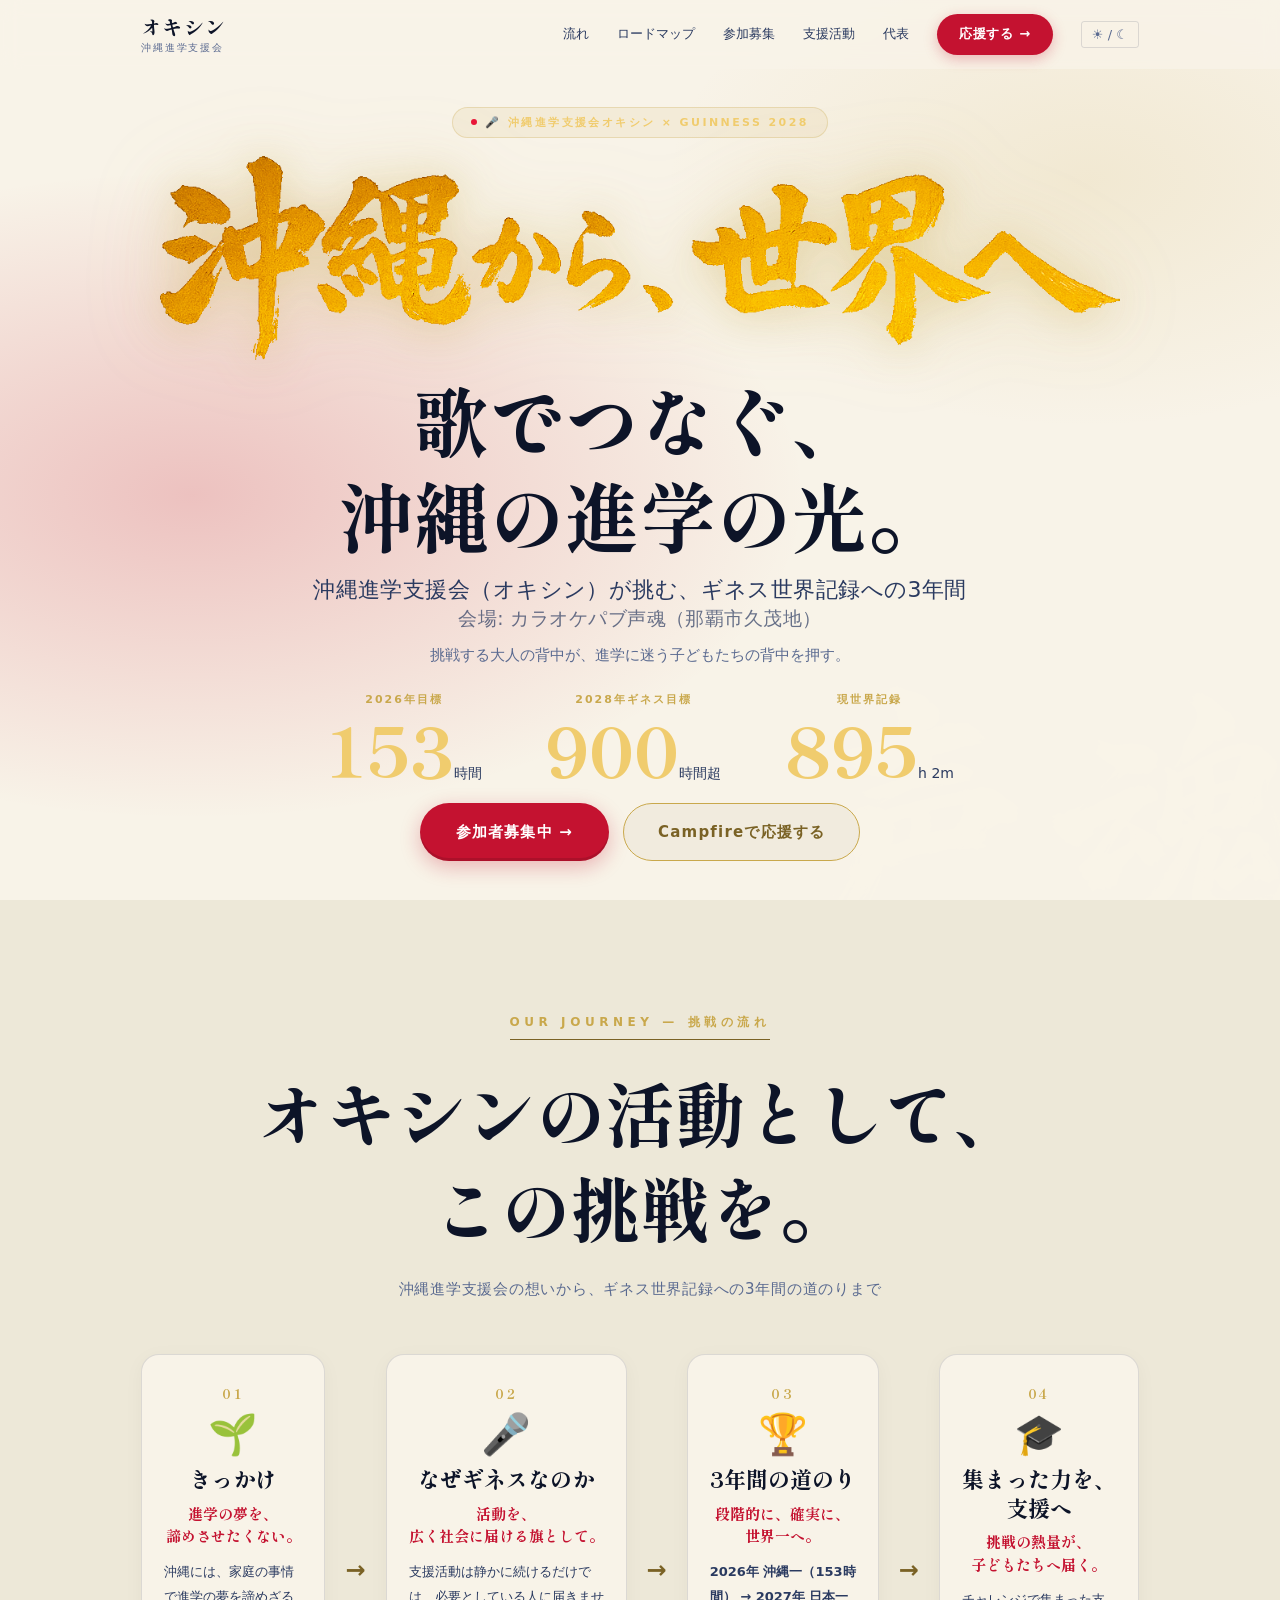
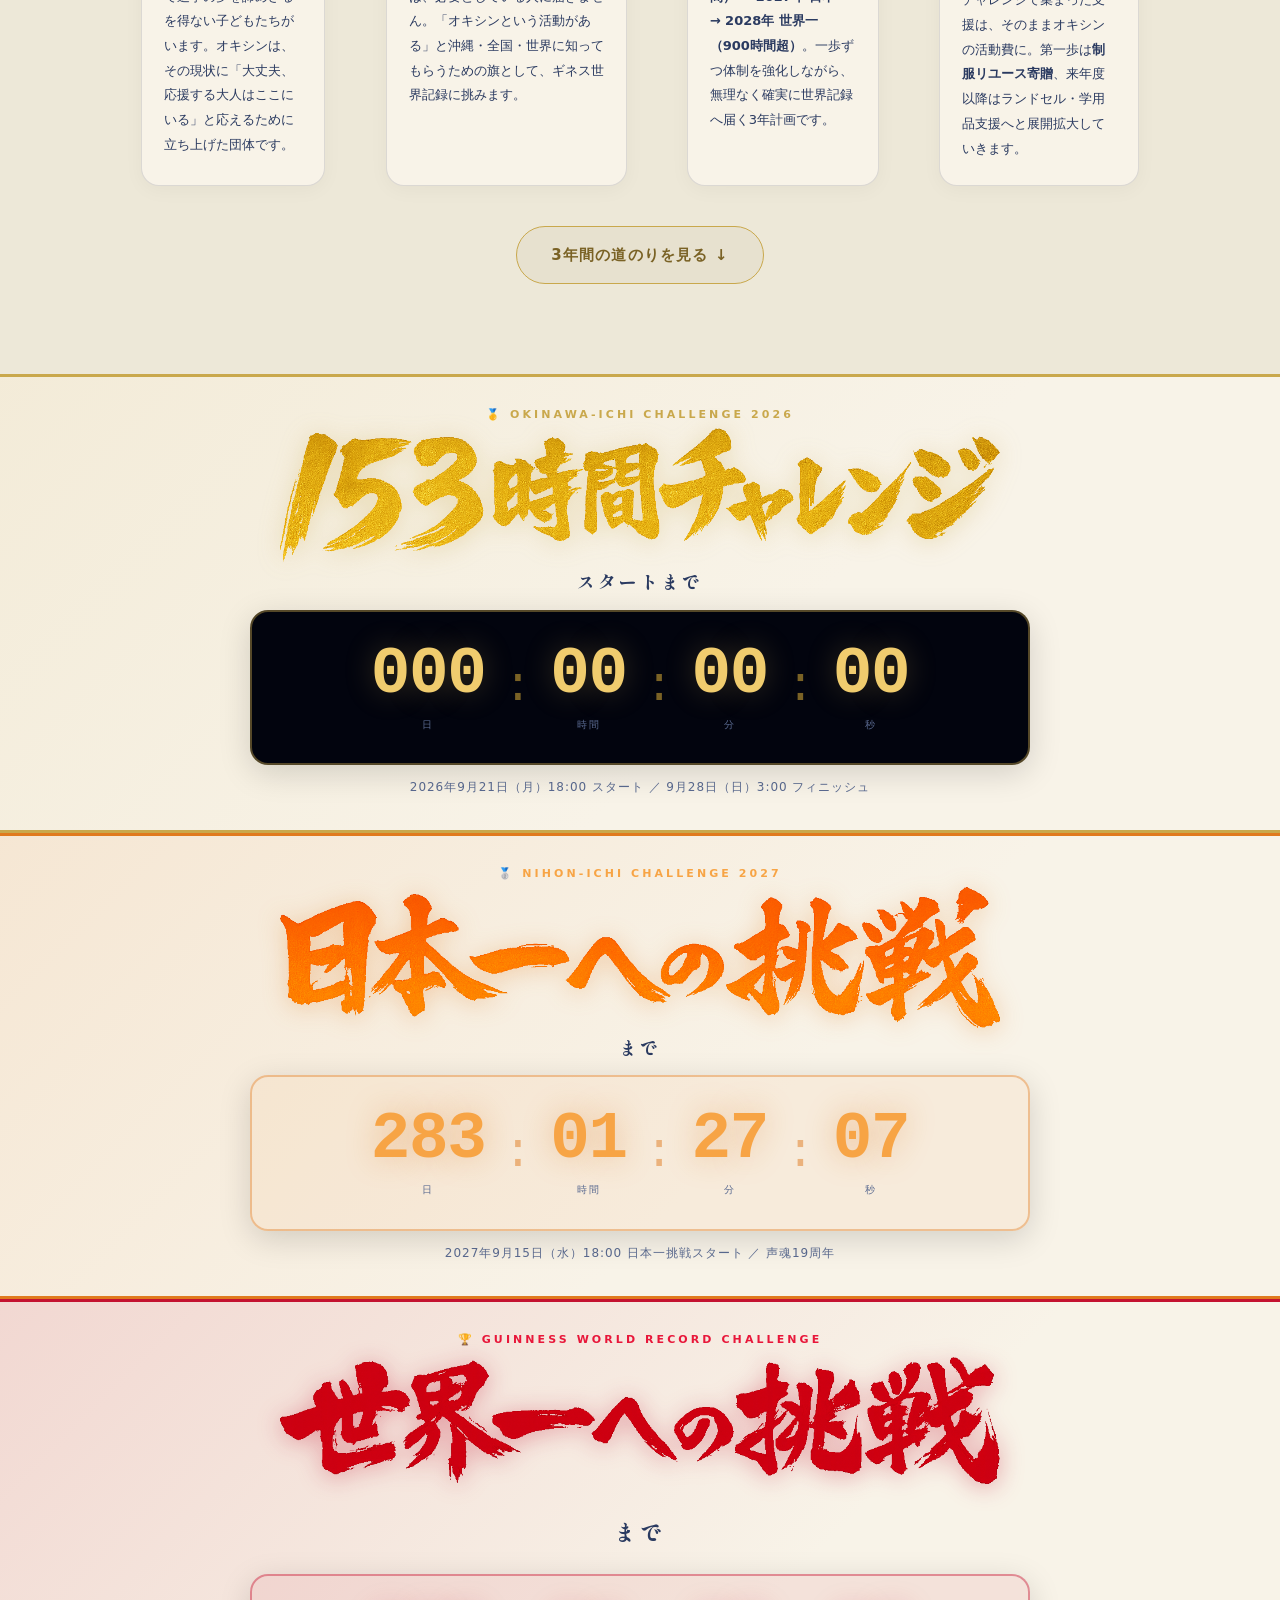
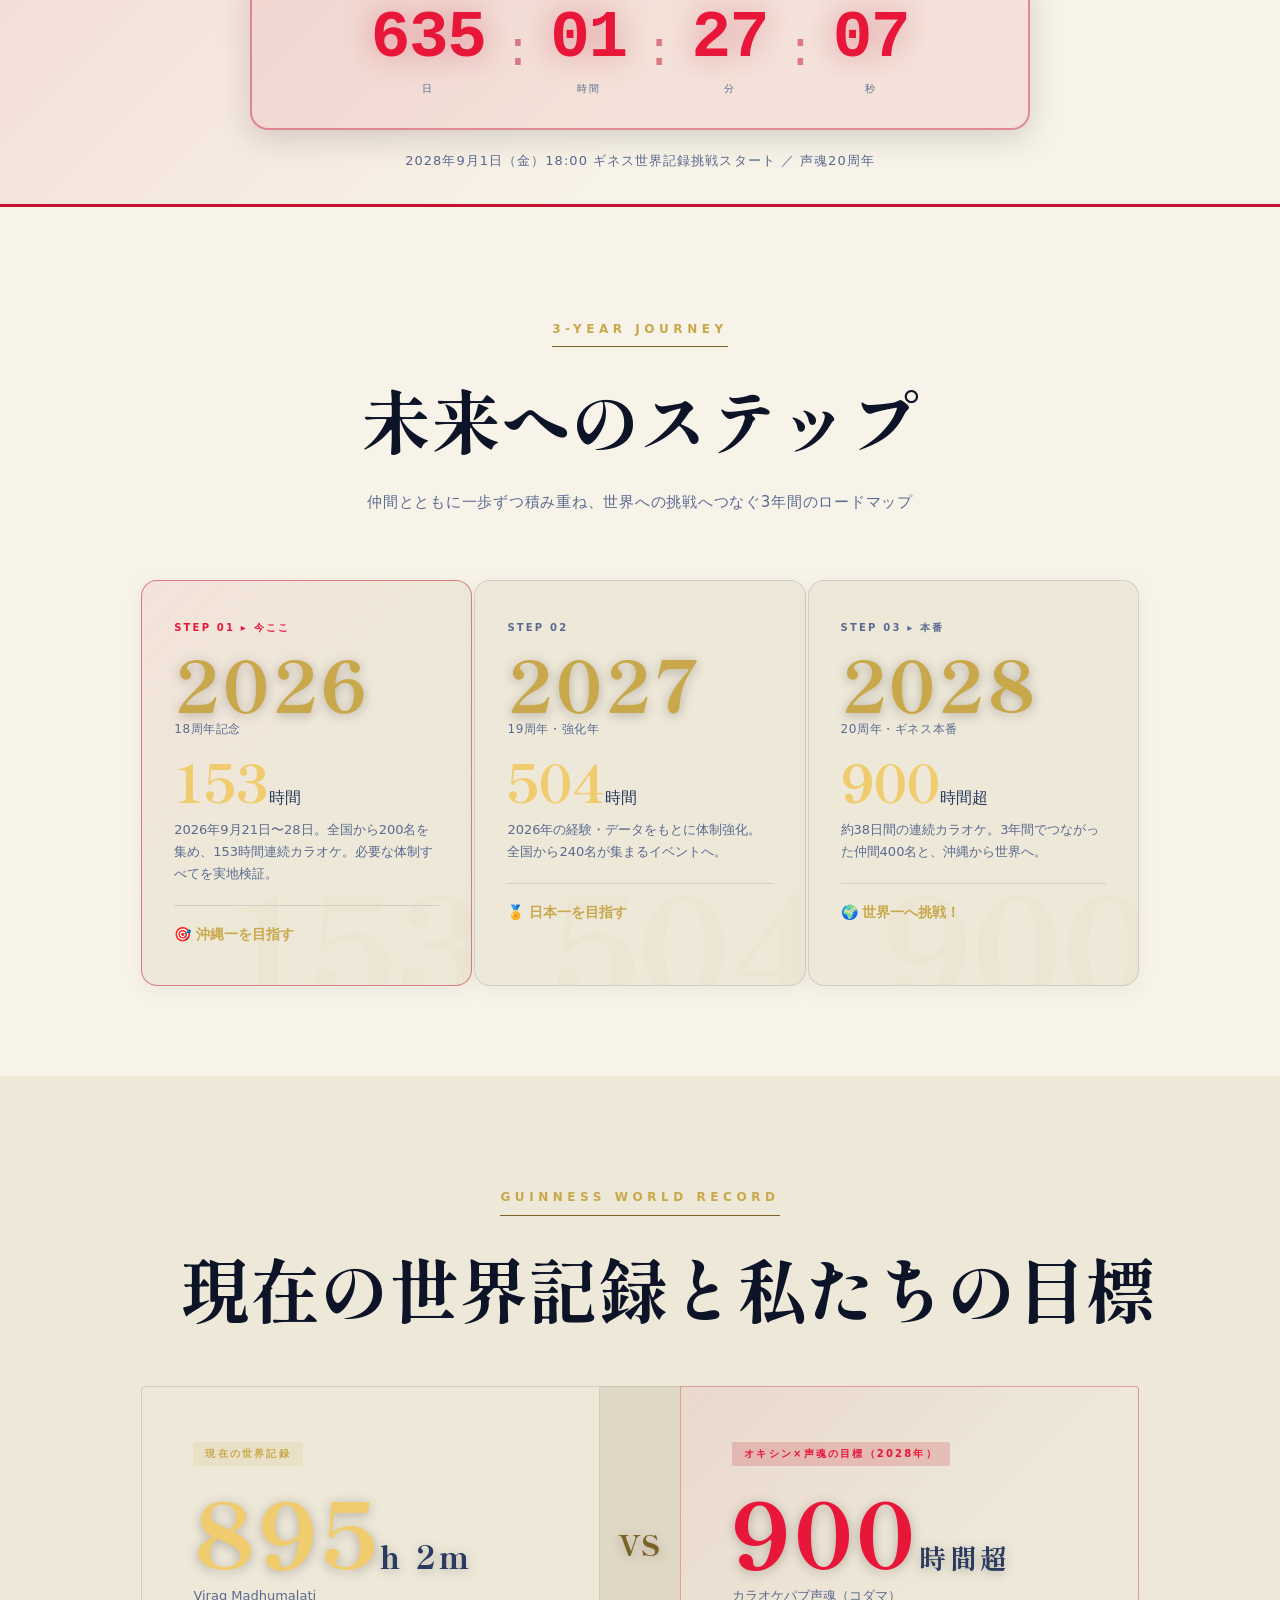
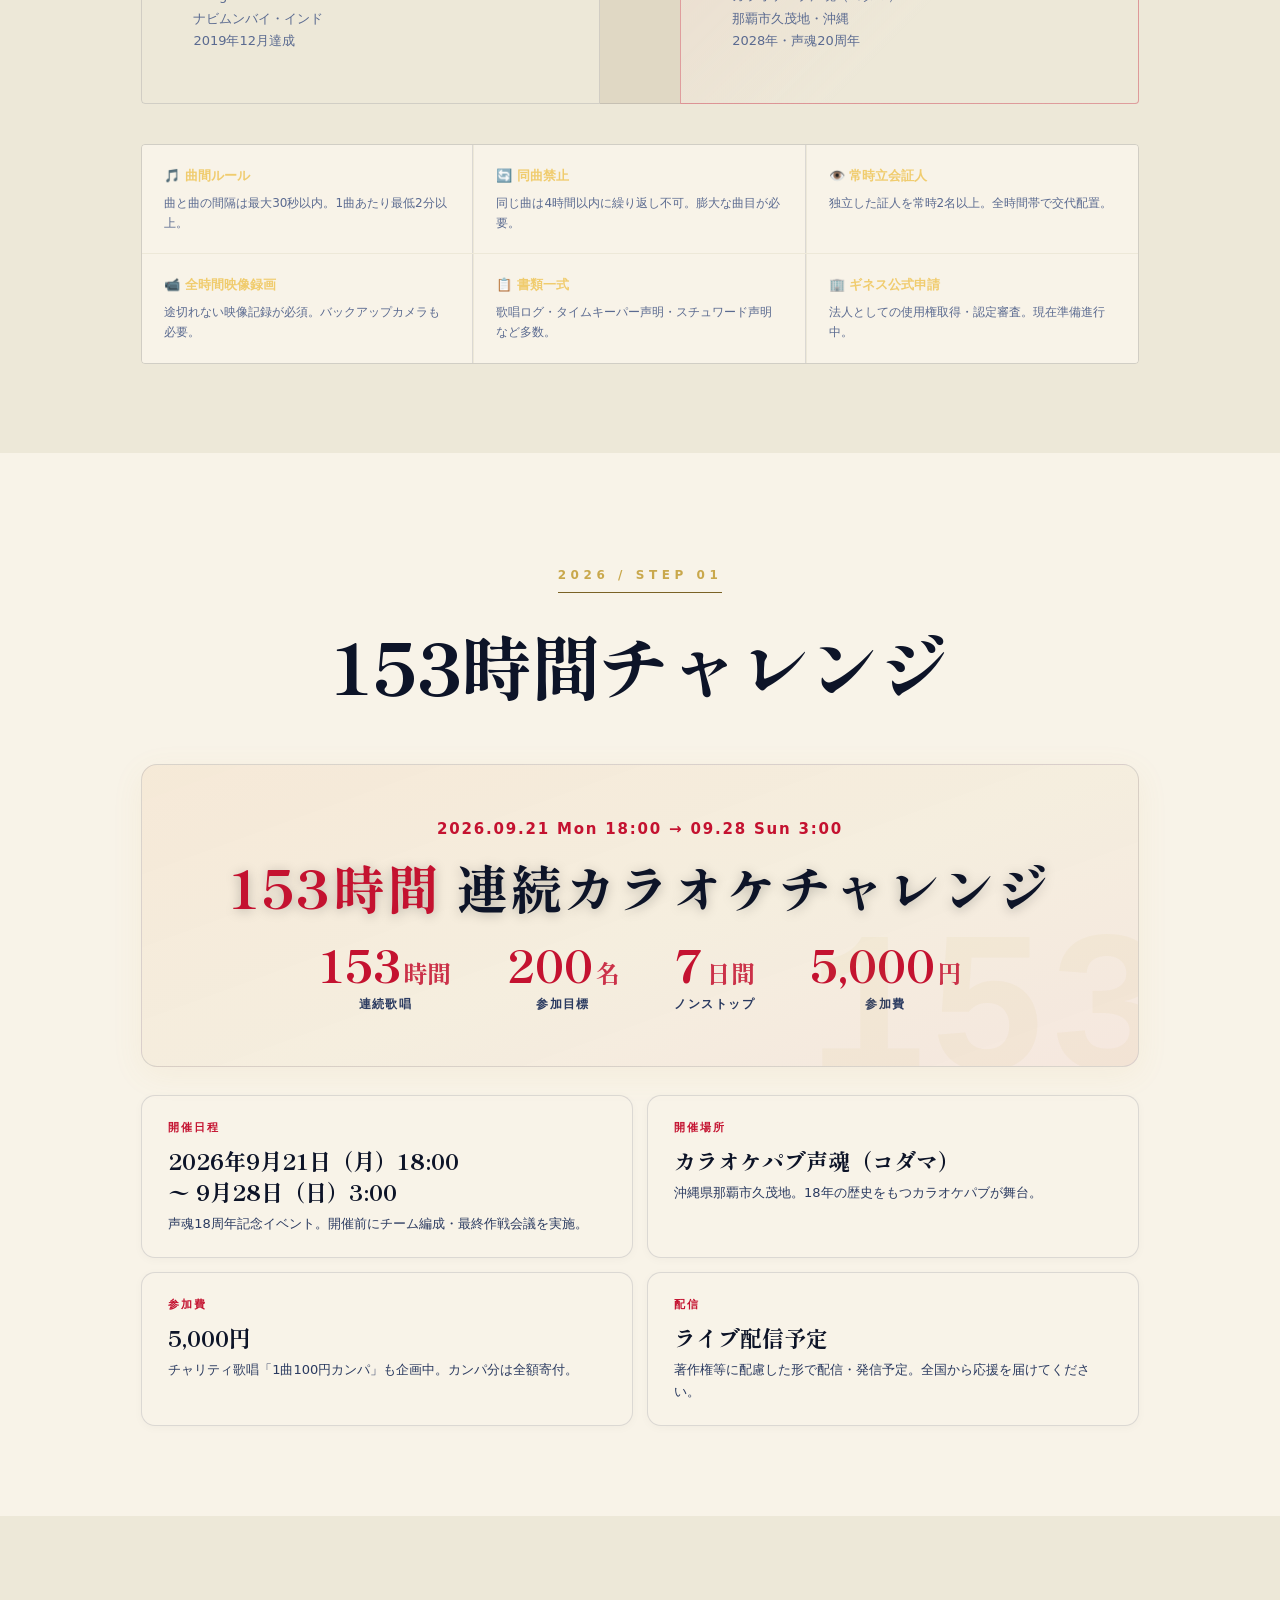
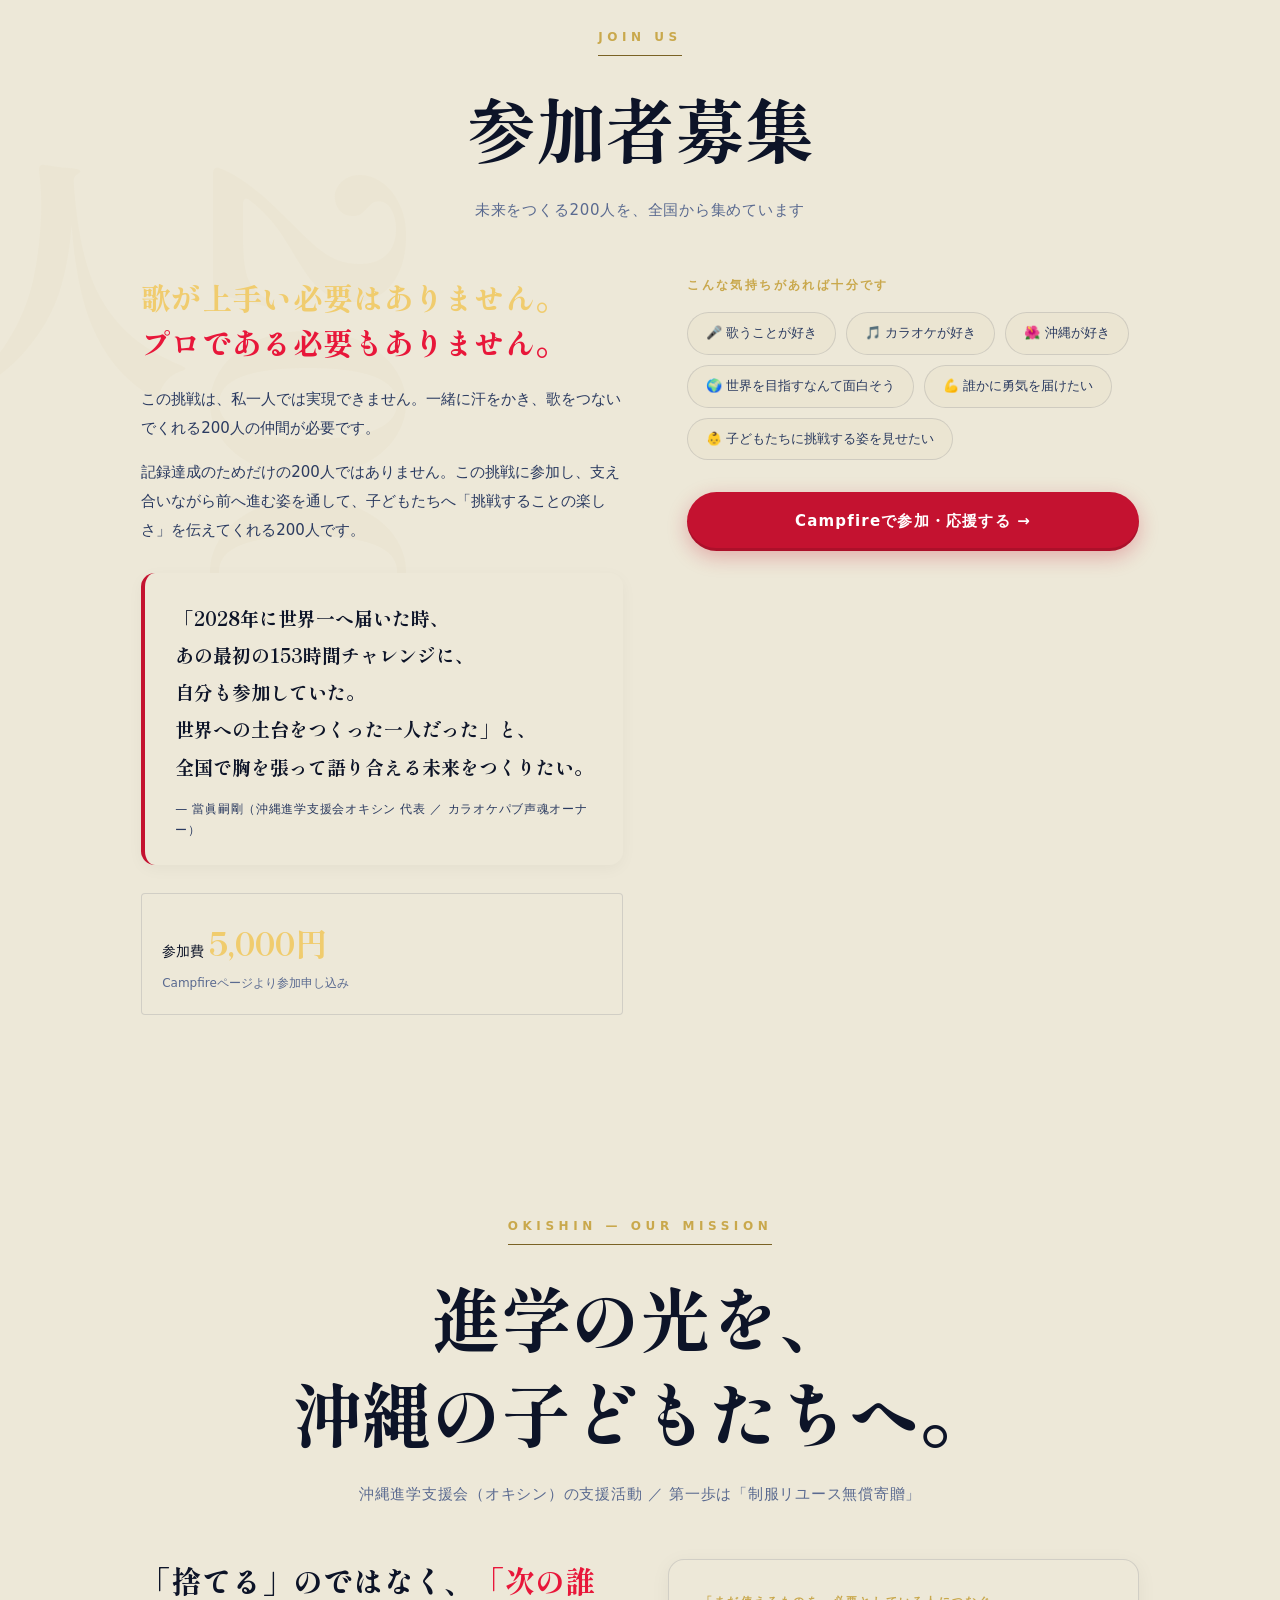
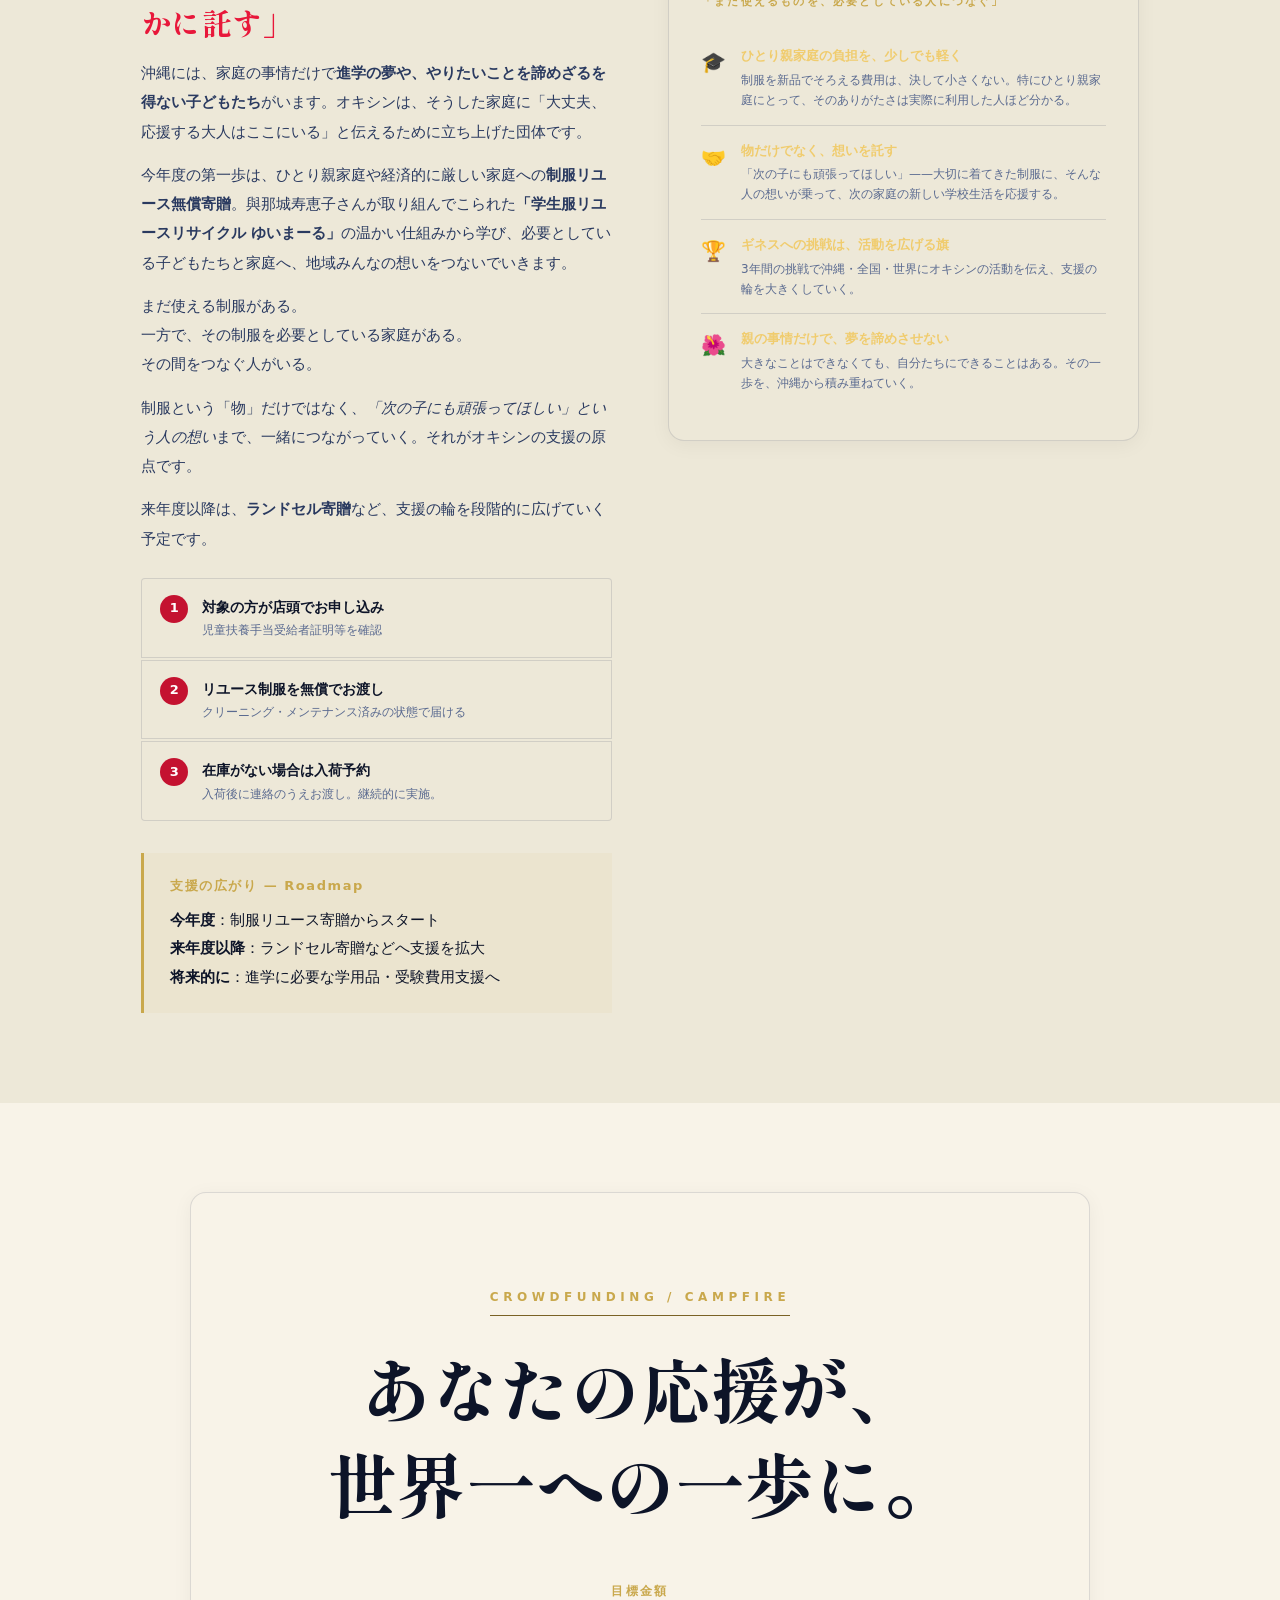
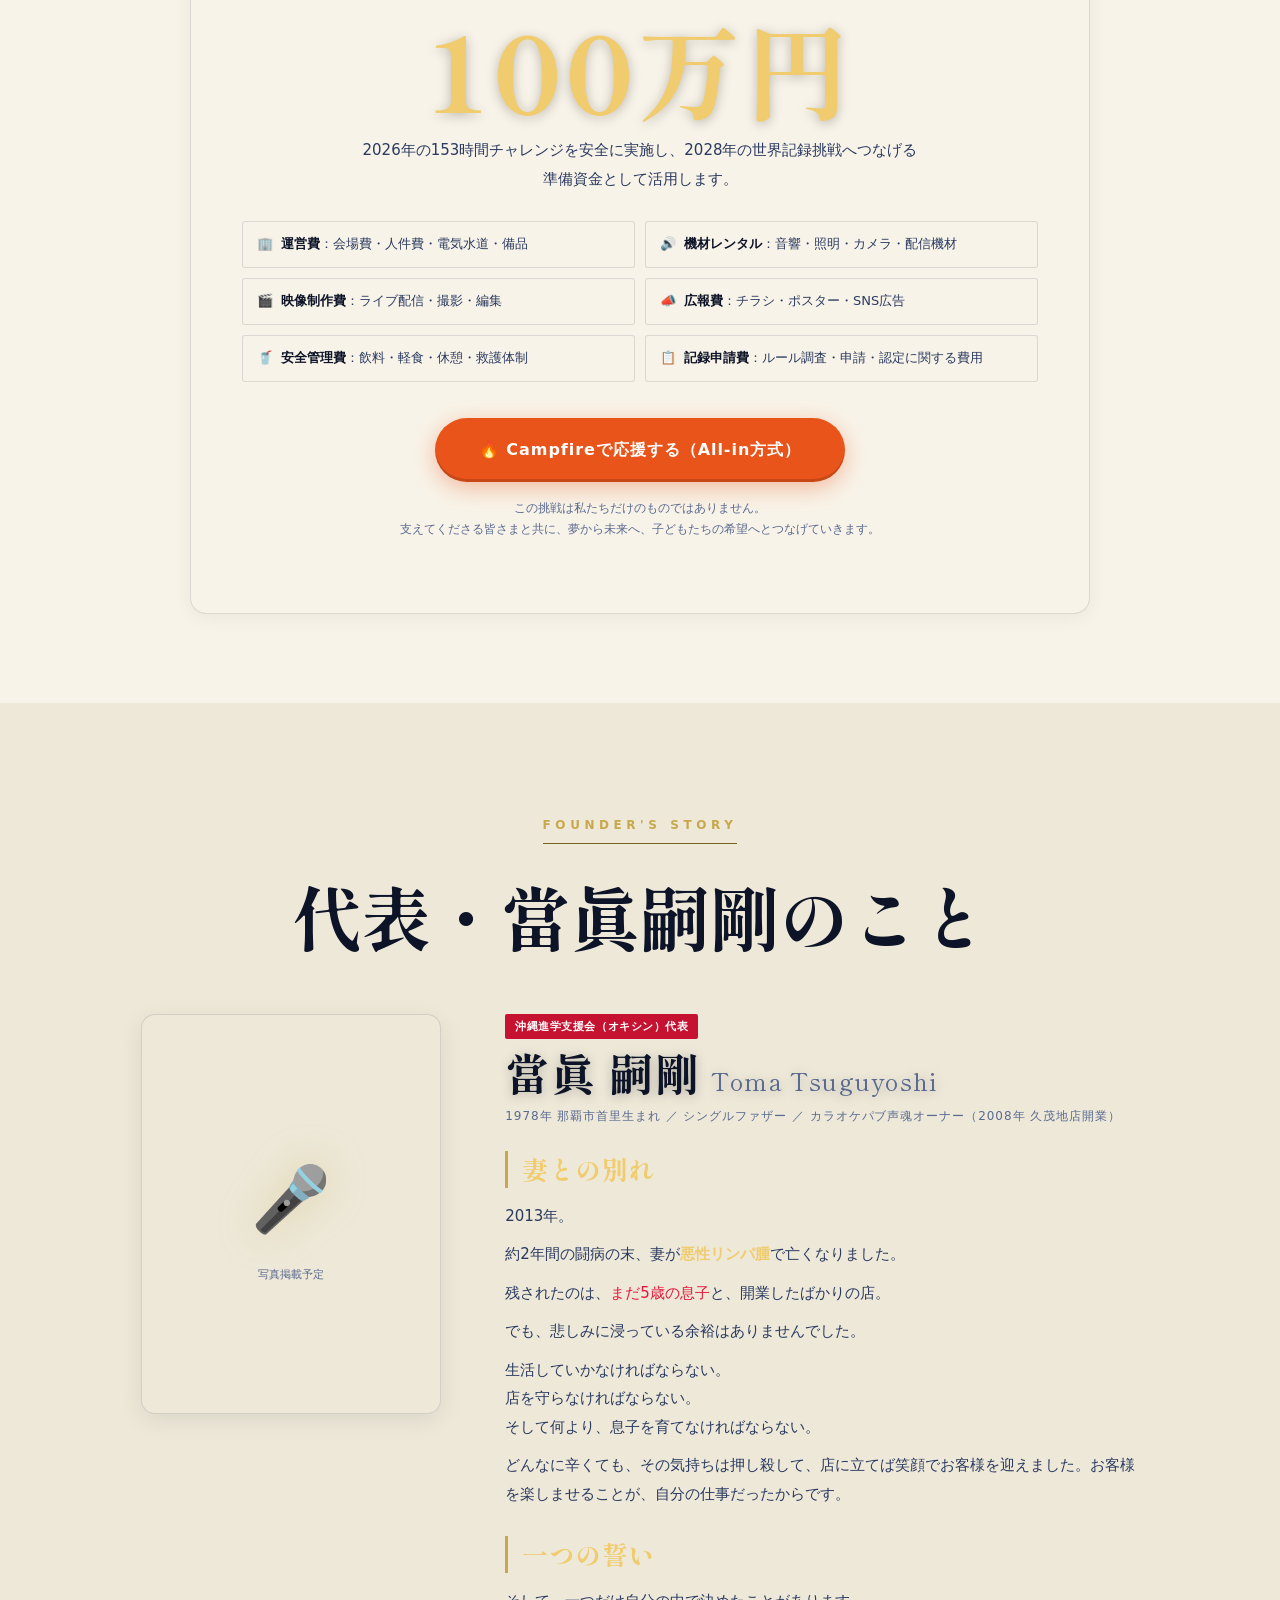
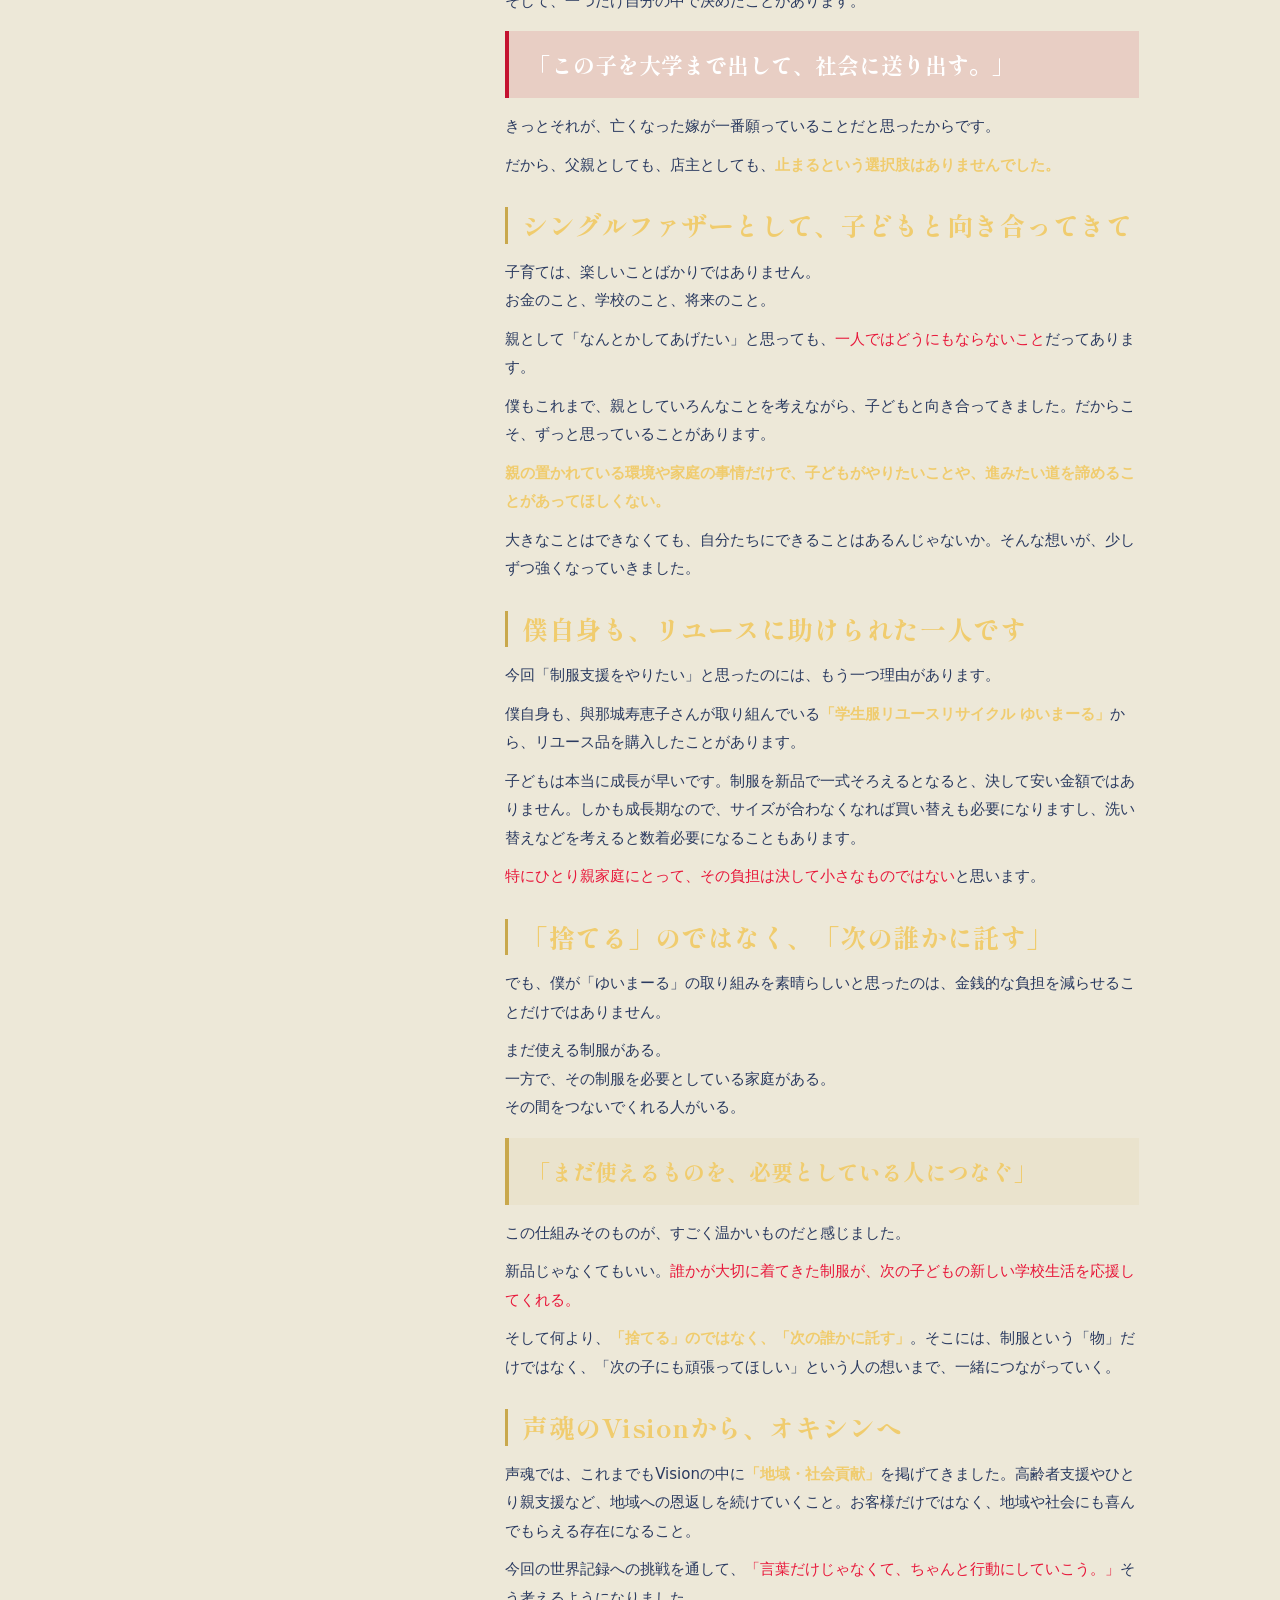
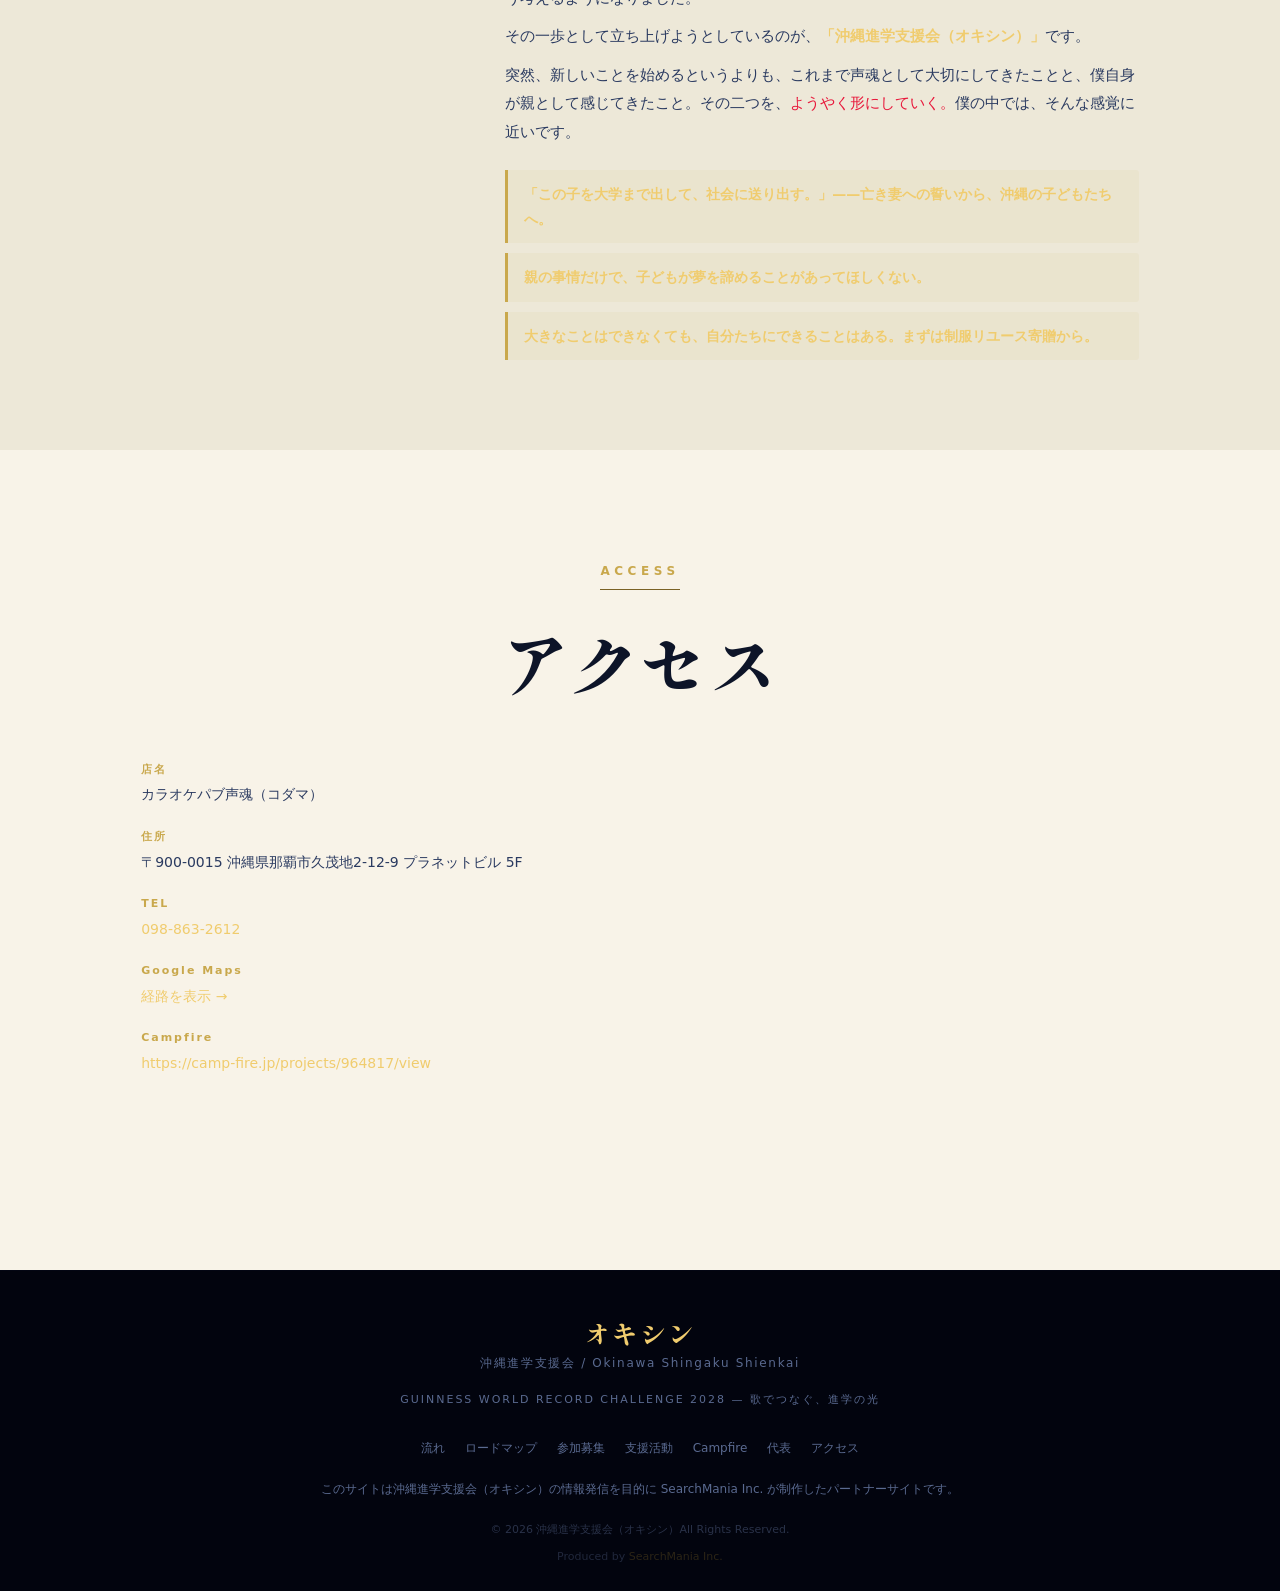
==== index.html @ 47316f2e "feat: 「オキシンの活動としての挑戦」ストーリーセクションを新設 + blockquote視認性修正 ■ 新セクション #story (ヒーローと3カウントダウンの間) - 4章構成の物語フロー:" ====
<!DOCTYPE html>
<html lang="ja">
<head>
  <meta charset="UTF-8">
  <meta name="viewport" content="width=device-width, initial-scale=1.0">
  <title>沖縄進学支援会オキシン | 歌でつなぐ、進学の光 ／ ギネスに挑む3年間</title>
  <meta name="description" content="沖縄進学支援会（オキシン）が2028年カラオケ連続歌唱世界記録に挑戦。2026年沖縄一・2027年日本一・2028年世界一の3年計画で、沖縄の進学に悩む家庭への支援活動を広げていきます。会場はカラオケパブ声魂（那覇久茂地）。">
  <meta name="keywords" content="沖縄進学支援会,オキシン,進学支援,シングルファザー,声魂,ギネス,世界記録,カラオケ,沖縄,那覇,久茂地,當眞嗣剛">
  <link rel="canonical" href="https://okishin.search-mania.net/">

  <!-- OGP -->
  <meta property="og:title" content="沖縄進学支援会オキシン | 歌でつなぐ、進学の光">
  <meta property="og:description" content="沖縄進学支援会（オキシン）が2028年カラオケ世界記録に挑戦。2026年沖縄一→2027年日本一→2028年世界一の3年計画で、沖縄の進学支援を広く社会へ発信します。">
  <meta property="og:url" content="https://okishin.search-mania.net/">
  <meta property="og:type" content="website">
  <meta property="og:image" content="https://okishin.search-mania.net/ogp.png">
  <meta property="og:locale" content="ja_JP">
  <meta property="og:site_name" content="沖縄進学支援会オキシン">
  <meta name="twitter:card" content="summary_large_image">
  <meta name="twitter:title" content="沖縄進学支援会オキシン | 歌でつなぐ、進学の光">
  <meta name="twitter:description" content="2028年、900時間超のカラオケ世界記録に挑戦。沖縄の進学支援を広めるための3年間。2026年9月21日スタート。">
  <meta name="twitter:image" content="https://okishin.search-mania.net/ogp.png">

  <!-- Favicon -->
  <link rel="icon" href="favicon.svg" type="image/svg+xml">

  <!-- Google Fonts: 筆文字 Yuji Mai + 力強い明朝 Shippori Mincho B1 -->
  <link rel="preconnect" href="https://fonts.googleapis.com">
  <link rel="preconnect" href="https://fonts.gstatic.com" crossorigin>
  <link href="https://fonts.googleapis.com/css2?family=Shippori+Mincho+B1:wght@700;800;900&family=Yuji+Mai&display=swap" rel="stylesheet">

  <!-- JSON-LD -->
  <script type="application/ld+json">
  {
    "@context": "https://schema.org",
    "@type": "Event",
    "name": "オキシン主催 153時間カラオケチャレンジ2026（沖縄一）",
    "description": "沖縄進学支援会（オキシン）主催、カラオケパブ声魂を舞台にした153時間連続カラオケチャレンジ。2028年ギネス世界記録挑戦への3年計画の第一歩。",
    "startDate": "2026-09-21T18:00:00+09:00",
    "endDate": "2026-09-28T03:00:00+09:00",
    "eventStatus": "https://schema.org/EventScheduled",
    "eventAttendanceMode": "https://schema.org/OfflineEventAttendanceMode",
    "location": {
      "@type": "Place",
      "name": "カラオケパブ声魂（コダマ）",
      "address": {
        "@type": "PostalAddress",
        "streetAddress": "久茂地2-12-9 プラネットビル 5F",
        "postalCode": "900-0015",
        "telephone": "+81-98-863-2612",
        "addressLocality": "那覇市",
        "addressRegion": "沖縄県",
        "addressCountry": "JP"
      }
    },
    "organizer": {
      "@type": "Organization",
      "name": "沖縄進学支援会（オキシン）",
      "url": "https://okishin.search-mania.net/"
    },
    "offers": {
      "@type": "Offer",
      "price": "5000",
      "priceCurrency": "JPY",
      "url": "https://camp-fire.jp/projects/964817/view",
      "availability": "https://schema.org/InStock"
    }
  }
  </script>

  <style>
    :root {
      --bg:      #050b1e;
      --bg2:     #0a1228;
      --bg3:     #0f1940;
      --gold:    #c9a84c;
      --gold-lt: #f0cc6e;
      --gold-dk: #7a6225;
      --red:     #c41230;
      --red-lt:  #e8173a;
      --amber:   #e07a1e;
      --amber-lt:#f7a445;
      --amber-dk:#7a4210;
      --ink:     #f0ece4;
      --ink-s:   #b0bed4;
      --ink-m:   #6478a0;
      --line:    rgba(201,168,76,.15);
      --font-serif: "Shippori Mincho B1","YuMincho","Yu Mincho","游明朝","Hiragino Mincho Pro","ヒラギノ明朝 Pro W3",Georgia,serif;
      --font-sans:  "Hiragino Kaku Gothic Pro","ヒラギノ角ゴ Pro W3","Meiryo","メイリオ",system-ui,sans-serif;
      --font-brush: "Yuji Mai","Shippori Mincho B1","YuMincho","游明朝",serif;
    }
    @media (prefers-color-scheme: light) {
      :root {
        --bg:#f8f3e8; --bg2:#ede8d8; --bg3:#e0d8c4;
        --ink:#0d1428; --ink-s:#2a3a60; --ink-m:#5a6a90;
        --line:rgba(10,20,60,.12);
      }
    }
    :root[data-theme="dark"]  {
      --bg:#050b1e; --bg2:#0a1228; --bg3:#0f1940;
      --ink:#f0ece4; --ink-s:#b0bed4; --ink-m:#6478a0;
      --line:rgba(201,168,76,.15);
    }
    :root[data-theme="light"] {
      --bg:#f8f3e8; --bg2:#ede8d8; --bg3:#e0d8c4;
      --ink:#0d1428; --ink-s:#2a3a60; --ink-m:#5a6a90;
      --line:rgba(10,20,60,.12);
    }

    *, *::before, *::after { box-sizing: border-box; margin: 0; padding: 0; }
    html { font-size: 16px; scroll-behavior: smooth; }
    body { font-family: var(--font-sans); background: var(--bg); color: var(--ink); line-height: 1.75; overflow-x: hidden; transition: background .3s, color .3s; }
    a { color: inherit; text-decoration: none; }
    img { max-width: 100%; display: block; }
    h1,h2,h3 { font-family: var(--font-serif); text-wrap: balance; }

    .wrap  { max-width: 1100px; margin: 0 auto; padding: 0 clamp(18px,4vw,56px); }
    .section { padding: clamp(72px,9vw,128px) 0; position: relative; }
    .eyebrow { font-size: 11px; letter-spacing: .3em; text-transform: uppercase; color: var(--gold); font-weight: 700; font-family: var(--font-sans); }
    .sec-head { margin-bottom: 56px; }
    .sec-head h2 { font-size: clamp(28px,4vw,52px); font-weight: 900; line-height: 1.15; margin: 14px 0 0; }
    .sec-head p  { color: var(--ink-s); font-size: 15px; margin-top: 12px; line-height: 1.8; }
    .divider { width: 40px; height: 2px; background: linear-gradient(90deg,var(--gold-dk),var(--gold-lt)); margin-top: 20px; }

    /* NAV */
    #nav { position: fixed; top: 0; left: 0; right: 0; z-index: 100; padding: 14px 0; transition: background .3s; }
    #nav.scrolled { background: color-mix(in srgb,var(--bg) 92%,transparent); backdrop-filter: blur(14px); border-bottom: 1px solid var(--line); }
    .nav-inner { display: flex; align-items: center; justify-content: space-between; }
    .nav-logo { display: inline-flex; align-items: center; }
    .nav-logo-txt { display: inline-flex; flex-direction: column; line-height: 1.1; }
    .nav-logo-abbr { font-family: var(--font-serif); font-size: 20px; font-weight: 900; color: var(--ink); letter-spacing: .06em; }
    .nav-logo-full { font-family: var(--font-sans); font-size: 10px; letter-spacing: .18em; color: var(--ink-m); font-weight: 400; margin-top: 4px; }
    @media (max-width: 540px) {
      .nav-logo-abbr { font-size: 17px; }
      .nav-logo-full { font-size: 9px; letter-spacing: .14em; }
    }
    .nav-links { display: flex; gap: 28px; align-items: center; font-size: 13px; }
    .nav-links a { color: var(--ink-s); transition: color .2s; }
    .nav-links a:hover { color: var(--gold-lt); }
    .nav-cta { background: var(--red); color: #fff !important; padding: 9px 22px; border-radius: 999px; font-weight: 700; letter-spacing: .06em; font-size: 13px; box-shadow: 0 4px 14px rgba(196,18,48,.28); transition: transform .2s, box-shadow .2s !important; }
    .nav-cta:hover { transform: translateY(-1px); box-shadow: 0 6px 18px rgba(196,18,48,.4); }
    .nav-cta:hover { background: var(--red-lt) !important; }
    .theme-btn { background: none; border: 1px solid var(--line); border-radius: 3px; color: var(--ink-m); font-size: 13px; padding: 5px 10px; cursor: pointer; font-family: var(--font-sans); }
    .theme-btn:hover { border-color: var(--gold); color: var(--gold); }

    /* HERO */
    #hero { min-height: 100vh; display: flex; align-items: center; justify-content: center; overflow: hidden; }
    .hero-bg {
      position: absolute; inset: 0;
      background:
        radial-gradient(ellipse 80% 60% at 15% 55%, rgba(196,18,48,.22) 0%, transparent 60%),
        radial-gradient(ellipse 60% 50% at 85% 20%, rgba(201,168,76,.14) 0%, transparent 55%);
    }
    .hero-phantom {
      position: absolute; right: -40px; bottom: -60px;
      width: clamp(320px,42vw,720px); height: auto;
      opacity: .09; pointer-events: none; user-select: none;
      mix-blend-mode: screen; filter: saturate(1.3);
    }
    :root[data-theme="light"] .hero-phantom { opacity: .18; mix-blend-mode: multiply; }
    /* 筆文字画像共通 */
    .brush-img {
      display: block; margin: 0 auto; max-width: 100%; height: auto;
      filter: drop-shadow(0 6px 24px rgba(0,0,0,.4));
    }
    .hero-brush {
      width: clamp(320px,86vw,960px); margin: 0 auto 12px;
      filter: drop-shadow(0 4px 20px rgba(201,168,76,.35)) drop-shadow(0 0 40px rgba(201,168,76,.2));
    }
    .challenge-brush {
      width: clamp(280px,62vw,720px); margin: 4px auto; display: block;
      filter: drop-shadow(0 3px 12px rgba(196,18,48,.35));
    }
    .cd2-until {
      text-align: center; font-family: var(--font-serif); font-weight: 900;
      font-size: clamp(15px,1.8vw,22px); color: var(--ink-s); letter-spacing: .18em;
      margin-bottom: 24px;
    }
    /* 視覚的に隠すがSEO/スクリーンリーダー用に残す */
    .sr-only {
      position: absolute; width: 1px; height: 1px; padding: 0; margin: -1px;
      overflow: hidden; clip: rect(0,0,0,0); white-space: nowrap; border: 0;
    }
    .hero-inner { position: relative; z-index: 2; text-align: center; padding: 120px 0 80px; }
    .hero-tag {
      display: inline-flex; align-items: center; gap: 8px;
      background: rgba(201,168,76,.1); border: 1px solid rgba(201,168,76,.28); border-radius: 100px;
      padding: 5px 18px; font-size: 11px; letter-spacing: .22em; color: var(--gold-lt);
      margin-bottom: 28px; font-weight: 700; font-family: var(--font-sans);
    }
    .hero-tag::before { content: ''; width: 6px; height: 6px; border-radius: 50%; background: var(--red-lt); animation: blink 1.4s ease-in-out infinite; flex-shrink: 0; }
    @keyframes blink { 0%,100%{opacity:1} 50%{opacity:.2} }
    .hero-h1 { font-size: clamp(32px,6vw,76px); font-weight: 900; line-height: 1.25; letter-spacing: -.005em; margin-bottom: 16px; padding: 0 8px; }
    .hero-h1 .hl { color: var(--gold-lt); display: block; }
    .hero-h1-body { display: block; margin-top: 4px; }
    .hero-h1 .sub { font-size: clamp(14px,2vw,22px); color: var(--ink-s); font-weight: 400; display: block; margin-top: 14px; letter-spacing: .02em; font-family: var(--font-sans); }
    .hero-tagline { font-size: 15px; color: var(--ink-m); margin-bottom: 52px; line-height: 1.9; }
    .hero-stats { display: flex; justify-content: center; gap: clamp(24px,5vw,72px); margin-bottom: 48px; flex-wrap: wrap; }
    .hstat-l { font-size: 11px; letter-spacing: .18em; color: var(--gold); font-weight: 700; margin-bottom: 6px; font-family: var(--font-sans); }
    .hstat-n { font-family: var(--font-serif); font-size: clamp(38px,6vw,68px); font-weight: 900; color: var(--gold-lt); line-height: 1; }
    .hstat-u { font-size: 14px; color: var(--ink-s); font-family: var(--font-sans); font-weight: 400; }
    .hero-btns { display: flex; gap: 14px; justify-content: center; flex-wrap: wrap; }
    /* 親近感ある温かいボタン — 柔らかい角丸 + ふわっとした影 */
    .btn-red {
      display: inline-block; position: relative;
      background: var(--red); color: #fff;
      padding: 16px 36px;
      font-family: var(--font-sans); font-size: 15px; font-weight: 700;
      letter-spacing: .08em;
      border-radius: 999px;
      box-shadow: 0 6px 20px rgba(196,18,48,.28), inset 0 -3px 0 rgba(0,0,0,.12);
      transition: transform .2s ease, box-shadow .2s ease;
    }
    .btn-red:hover { transform: translateY(-2px); box-shadow: 0 10px 28px rgba(196,18,48,.4), inset 0 -3px 0 rgba(0,0,0,.12); }
    .btn-red:active { transform: translateY(0); box-shadow: 0 3px 10px rgba(196,18,48,.28), inset 0 -1px 0 rgba(0,0,0,.12); }
    .btn-outline {
      display: inline-block; position: relative;
      background: rgba(201,168,76,.06); color: var(--gold-lt);
      padding: 15px 34px;
      font-family: var(--font-sans); font-size: 15px; font-weight: 700;
      letter-spacing: .08em;
      border: 1.5px solid var(--gold);
      border-radius: 999px;
      transition: transform .2s ease, box-shadow .2s ease, background .2s;
    }
    .btn-outline:hover { transform: translateY(-2px); background: rgba(201,168,76,.15); box-shadow: 0 8px 22px rgba(201,168,76,.22); }
    .btn-outline:active { transform: translateY(0); box-shadow: 0 3px 8px rgba(201,168,76,.18); }
    /* light-mode で outlineが薄すぎない微調整 */
    :root[data-theme="light"] .btn-outline { color: var(--gold-dk); background: rgba(122,98,37,.05); }
    @media (prefers-color-scheme: light) {
      :root:not([data-theme="dark"]) .btn-outline { color: var(--gold-dk); background: rgba(122,98,37,.05); }
    }
    /* 筆文字（力強い和文カリグラフィ）— ヒーロー・年号・大見出しのみに限定適用 */
    .hero-h1 .hl,
    .rm-year,
    .rv-h,
    .cf-goal,
    .ev-title,
    .owner-name,
    .cd2-sub,
    .rv-vs {
      font-family: var(--font-brush);
      font-weight: 400;      /* Yuji Mai は400のみ */
      letter-spacing: .04em; /* 筆文字は詰めない */
      line-height: 1.35;     /* 筆の抜きぶんを確保 */
      text-shadow: 0 2px 12px rgba(0,0,0,.25);
    }
    /* 節見出し h2 は Shippori Mincho B1 900 で力強く */
    h2, .charity-h, .recruit-lead {
      font-family: var(--font-serif);
      font-weight: 900;
      letter-spacing: .01em;
      line-height: 1.35;
    }
    .sec-head h2 { letter-spacing: -.005em; }
    .divider { width: 56px; height: 3px; background: linear-gradient(90deg, transparent, var(--gold-lt) 30%, var(--gold-dk) 70%, transparent); border-radius: 2px; margin-top: 22px; }
    /* はみ出し防止 */
    .hero-h1, .hero-h1 .hl, .rv-h, .rm-year, .cf-goal, .cd2-sub, .ev-title, .owner-name {
      word-break: keep-all;
      overflow-wrap: break-word;
    }

    /* 沖縄一 2026 header brush + until label */
    .cd-sub { text-align: center; font-size: clamp(20px,3vw,32px); color: var(--gold-lt); margin: 0 auto 4px; padding: 0 16px; line-height: 1; }
    .h153-brush {
      width: clamp(280px,62vw,720px); margin: 4px auto; display: block;
      filter: drop-shadow(0 3px 12px rgba(201,168,76,.3));
    }
    .cd-until {
      text-align: center; font-family: var(--font-serif); font-weight: 900;
      font-size: clamp(13px,1.5vw,18px); color: var(--ink-s); letter-spacing: .16em;
      margin: 0 0 12px;
    }

    /* 日本一 2027 countdown (amber) */
    #cd3-section { background: linear-gradient(135deg, rgba(224,122,30,.10) 0%, var(--bg) 60%); border-top: 3px solid var(--amber); border-bottom: 3px solid var(--amber); padding: 28px 0 32px; }
    .cd3-label { text-align: center; font-size: 11px; letter-spacing: .28em; color: var(--amber-lt); font-weight: 700; margin: 0 0 4px; font-family: var(--font-sans); }
    .cd3-sub { text-align: center; font-size: clamp(20px,3vw,32px); color: var(--amber-lt); margin: 0 auto 4px; padding: 0 16px; line-height: 1; text-shadow: 0 2px 20px rgba(224,122,30,.25); }
    .nihonichi-brush {
      width: clamp(280px,62vw,720px); margin: 4px auto; display: block;
      filter: drop-shadow(0 3px 12px rgba(224,122,30,.3));
    }
    .cd3-board {
      display: flex; justify-content: center; align-items: center; gap: clamp(6px,1.4vw,20px);
      background: rgba(224,122,30,.06); border: 2px solid rgba(224,122,30,.4); border-radius: 18px;
      padding: clamp(18px,2.6vw,30px) clamp(16px,2.5vw,32px); max-width: 780px; margin: 0 auto;
      box-shadow: 0 6px 24px rgba(224,122,30,.14), inset 0 1px 0 rgba(224,122,30,.15);
      box-sizing: border-box; width: calc(100% - 32px);
    }
    .cd3-digit { font-family: "Courier New",monospace; font-size: clamp(36px,5.5vw,66px); font-weight: 700; line-height: 1; color: var(--amber-lt); letter-spacing: -.02em; text-shadow: 0 0 30px rgba(224,122,30,.4); }
    .cd3-colon { font-family: "Courier New",monospace; font-size: clamp(28px,4vw,48px); color: rgba(224,122,30,.5); line-height: 1; animation: colon-blink .9s step-start infinite; }
    .cd3-date { text-align: center; margin: 12px 0 0; font-size: 12px; color: var(--ink-m); letter-spacing: .08em; }
    .cd3-until {
      text-align: center; font-family: var(--font-serif); font-weight: 900;
      font-size: clamp(13px,1.5vw,18px); color: var(--ink-s); letter-spacing: .16em;
      margin: 0 0 12px;
    }

    /* GUINNESS 2028 countdown (red) */
    #cd2-section { background: linear-gradient(135deg, rgba(196,18,48,.12) 0%, var(--bg) 60%); border-top: 3px solid var(--red); border-bottom: 3px solid var(--red); padding: 28px 0 32px; }
    .cd2-label { text-align: center; font-size: 11px; letter-spacing: .28em; color: var(--red-lt); font-weight: 700; margin-bottom: 8px; font-family: var(--font-sans); }
    .cd2-sub { text-align: center; font-size: clamp(24px,3.4vw,40px); color: var(--gold-lt); margin-bottom: 28px; text-shadow: 0 2px 20px rgba(201,168,76,.3); padding: 0 16px; }
    .cd2-board {
      display: flex; justify-content: center; align-items: center; gap: clamp(6px,1.4vw,20px);
      background: rgba(196,18,48,.07); border: 2px solid rgba(196,18,48,.42); border-radius: 18px;
      padding: clamp(18px,2.6vw,30px) clamp(16px,2.5vw,32px); max-width: 780px; margin: 0 auto;
      box-shadow: 0 6px 24px rgba(196,18,48,.14), inset 0 1px 0 rgba(196,18,48,.15);
      box-sizing: border-box; width: calc(100% - 32px);
    }
    .cd2-digit { font-family: "Courier New",monospace; font-size: clamp(36px,5.5vw,66px); font-weight: 700; line-height: 1; color: var(--red-lt); letter-spacing: -.02em; text-shadow: 0 0 30px rgba(196,18,48,.4); }
    .cd2-colon { font-family: "Courier New",monospace; font-size: clamp(28px,4vw,48px); color: rgba(196,18,48,.5); line-height: 1; animation: colon-blink .9s step-start infinite; }
    .cd2-date { text-align: center; margin-top: 20px; font-size: 13px; color: var(--ink-m); letter-spacing: .08em; }

    /* COUNTDOWN 2026 (gold) */
    #cd-section { background: linear-gradient(135deg, rgba(201,168,76,.10) 0%, var(--bg) 60%); border-top: 3px solid var(--gold); border-bottom: 3px solid var(--gold); padding: 28px 0 32px; }
    .cd-label { text-align: center; font-size: 11px; letter-spacing: .28em; color: var(--gold); font-weight: 700; margin: 0 0 4px; font-family: var(--font-sans); }
    .cd-board {
      display: flex; justify-content: center; align-items: center; gap: clamp(6px,1.4vw,20px);
      background: #02040e; border: 2px solid rgba(201,168,76,.42); border-radius: 18px;
      padding: clamp(18px,2.6vw,30px) clamp(16px,2.5vw,32px); max-width: 780px; margin: 0 auto;
      box-shadow: 0 6px 24px rgba(201,168,76,.14), inset 0 1px 0 rgba(201,168,76,.1);
      box-sizing: border-box; width: calc(100% - 32px);
    }
    :root[data-theme="light"] .cd-board { background: #0a0e1a; }
    .cd-unit { text-align: center; }
    .cd-digit { font-family: "Courier New",monospace; font-size: clamp(36px,5.5vw,66px); font-weight: 700; line-height: 1; color: var(--gold-lt); letter-spacing: -.02em; text-shadow: 0 0 30px rgba(201,168,76,.3); }
    .cd-unit-l { font-size: 10px; letter-spacing: .2em; color: var(--ink-m); margin-top: 8px; font-family: var(--font-sans); }
    .cd-colon { font-family: "Courier New",monospace; font-size: clamp(28px,4vw,48px); color: var(--gold-dk); line-height: 1; animation: colon-blink .9s step-start infinite; }
    @keyframes colon-blink { 0%,49%{opacity:1} 50%,100%{opacity:.2} }
    .cd-date { text-align: center; margin: 12px 0 0; font-size: 12px; color: var(--ink-m); letter-spacing: .08em; }

    /* ROADMAP */
    #roadmap { background: var(--bg); }
    .roadmap-grid { display: grid; grid-template-columns: repeat(3,1fr); gap: 2px; margin-top: 64px; }
    .rm-card { background: var(--bg2); border: 1px solid var(--line); padding: clamp(24px,3vw,44px) clamp(20px,2.5vw,36px); position: relative; overflow: hidden; transition: border-color .3s; }
    .rm-card:first-child { border-radius: 4px 0 0 4px; }
    .rm-card:last-child  { border-radius: 0 4px 4px 0; }
    .rm-card:hover { border-color: rgba(201,168,76,.35); }
    .rm-card.active { border-color: rgba(196,18,48,.5); background: linear-gradient(135deg,rgba(196,18,48,.07) 0%,var(--bg2) 50%); }
    .rm-phantom { position: absolute; right: -16px; bottom: -24px; font-family: var(--font-serif); font-size: 140px; font-weight: 900; color: rgba(201,168,76,.04); line-height: 1; pointer-events: none; }
    .rm-badge { font-size: 10px; letter-spacing: .22em; font-weight: 700; color: var(--ink-m); font-family: var(--font-sans); }
    .rm-badge.now { color: var(--red-lt); }
    .rm-year { font-family: var(--font-serif); font-size: clamp(52px,5.5vw,80px); font-weight: 900; color: var(--gold); line-height: 1; margin: 10px 0 2px; }
    .rm-aniv { font-size: 12px; color: var(--ink-m); letter-spacing: .05em; margin-bottom: 16px; }
    .rm-hours { font-family: var(--font-serif); font-size: clamp(36px,4vw,56px); font-weight: 900; line-height: 1; color: var(--gold-lt); }
    .rm-hours span { font-size: 16px; color: var(--ink-s); font-family: var(--font-sans); font-weight: 400; }
    .rm-detail { font-size: 13px; color: var(--ink-m); margin-top: 12px; line-height: 1.7; }
    .rm-goal { margin-top: 20px; padding-top: 16px; border-top: 1px solid var(--line); font-size: 14px; font-weight: 700; color: var(--gold); }

    /* RECORD */
    #record { background: var(--bg2); }
    .record-vs { display: grid; grid-template-columns: 1fr 80px 1fr; gap: 0; align-items: stretch; }
    .rv-box { padding: clamp(28px,4vw,52px); border: 1px solid var(--line); }
    .rv-box:first-child { border-radius: 4px 0 0 4px; }
    .rv-box:last-child  { border-radius: 0 4px 4px 0; border-color: rgba(196,18,48,.35); background: linear-gradient(135deg,rgba(196,18,48,.07) 0%,var(--bg2) 60%); }
    .rv-tag { font-size: 10px; letter-spacing: .22em; font-weight: 700; display: inline-block; padding: 3px 12px; border-radius: 2px; margin-bottom: 20px; font-family: var(--font-sans); }
    .rv-tag.current   { background: rgba(201,168,76,.12); color: var(--gold); }
    .rv-tag.challenge { background: rgba(196,18,48,.18); color: var(--red-lt); }
    .rv-h { font-family: var(--font-serif); font-size: clamp(52px,7vw,92px); font-weight: 900; line-height: 1; color: var(--gold-lt); }
    .rv-box:last-child .rv-h { color: var(--red-lt); }
    .rv-sub { font-size: 13px; color: var(--ink-m); margin-top: 10px; line-height: 1.7; }
    .rv-mid { background: var(--bg3); border-top: 1px solid var(--line); border-bottom: 1px solid var(--line); display: flex; align-items: center; justify-content: center; }
    .rv-vs { font-family: var(--font-serif); font-size: 28px; font-weight: 900; color: var(--gold-dk); }
    .rules-grid { display: grid; grid-template-columns: repeat(3,1fr); gap: 1px; margin-top: 40px; border: 1px solid var(--line); border-radius: 4px; overflow: hidden; }
    .rule { padding: 20px 22px; background: var(--bg); border-right: 1px solid var(--line); }
    .rule:nth-child(3n) { border-right: none; }
    .rule h4 { font-size: 13px; font-weight: 700; color: var(--gold-lt); margin-bottom: 6px; }
    .rule p  { font-size: 12px; color: var(--ink-m); line-height: 1.65; }

    /* RECRUIT */
    #recruit { background: var(--bg); position: relative; overflow: hidden; }
    .recruit-phantom { position: absolute; left: -60px; top: 50%; transform: translateY(-60%); font-family: var(--font-serif); font-size: clamp(160px,20vw,320px); font-weight: 900; color: rgba(201,168,76,.035); line-height: 1; pointer-events: none; writing-mode: vertical-rl; }
    .recruit-inner { display: grid; grid-template-columns: 1fr 1fr; gap: 64px; align-items: start; position: relative; z-index: 1; }
    .recruit-lead { font-family: var(--font-serif); font-size: clamp(20px,2.5vw,30px); font-weight: 900; line-height: 1.5; margin-bottom: 20px; color: var(--gold-lt); }
    .recruit-lead em { color: var(--red-lt); font-style: normal; }
    .recruit-body p { font-size: 15px; color: var(--ink-s); line-height: 1.95; margin-bottom: 14px; }
    .recruit-blockquote { margin: 28px 0; padding: 26px 30px 24px; border-left: 4px solid var(--red); background: var(--bg2); border-radius: 14px; box-shadow: 0 4px 16px rgba(0,0,0,.04); }
    .recruit-blockquote p { font-family: var(--font-serif); font-weight: 700; font-size: clamp(15px,1.9vw,19px); color: var(--ink); line-height: 1.95; margin: 0; word-break: keep-all; overflow-wrap: normal; text-wrap: pretty; }
    .recruit-blockquote cite { display: block; font-size: 12px; color: var(--ink-s); margin-top: 14px; font-style: normal; letter-spacing: .06em; }
    .recruit-tags { display: flex; flex-wrap: wrap; gap: 10px; }
    .rtag { border: 1px solid var(--line); padding: 9px 18px; border-radius: 999px; font-size: 13px; color: var(--ink-s); background: rgba(201,168,76,.04); transition: transform .2s, border-color .2s, color .2s, background .2s; }
    .rtag:hover { border-color: var(--gold); color: var(--gold-lt); background: rgba(201,168,76,.1); transform: translateY(-1px); }
    .rtag:hover { border-color: var(--gold); color: var(--gold-lt); }
    .recruit-fee { margin-top: 28px; padding: 20px; background: var(--bg2); border: 1px solid var(--line); border-radius: 4px; font-size: 14px; }
    .recruit-fee .big { font-family: var(--font-serif); font-size: 32px; font-weight: 900; color: var(--gold-lt); }
    .recruit-fee small { font-size: 12px; color: var(--ink-m); }

    /* 2026 EVENT */
    #event { background: var(--bg2); }
    .ev-banner {
      background: linear-gradient(160deg, rgba(224,122,30,.08) 0%, rgba(201,168,76,.06) 55%, rgba(196,18,48,.05) 100%);
      border: 1px solid var(--line); border-radius: 16px; padding: clamp(28px,4vw,52px);
      text-align: center; margin-bottom: 28px; position: relative; overflow: hidden;
      box-shadow: 0 8px 32px rgba(201,168,76,.08);
    }
    .ev-ph { position: absolute; right: -30px; bottom: -50px; font-family: "Courier New",monospace; font-size: 200px; font-weight: 700; color: rgba(201,168,76,.06); line-height: 1; pointer-events: none; }
    .ev-date { color: var(--red); font-size: clamp(12px,1.5vw,15px); font-weight: 700; letter-spacing: .12em; margin-bottom: 12px; font-family: var(--font-sans); }
    .ev-title { font-family: var(--font-serif); font-size: clamp(26px,4.2vw,52px); font-weight: 900; line-height: 1.25; margin-bottom: 12px; color: var(--ink); }
    .ev-title span { color: var(--red); }
    .ev-stats { display: flex; gap: clamp(16px,3vw,44px); justify-content: center; flex-wrap: wrap; margin-top: 20px; }
    .ev-s { text-align: center; padding: 0 8px; }
    .ev-s .n { font-family: var(--font-serif); font-size: clamp(28px,4.2vw,44px); font-weight: 900; color: var(--red); line-height: 1.15; }
    .ev-s .n .u { font-size: .55em; margin-left: 2px; font-weight: 700; letter-spacing: .02em; color: var(--red); opacity: .85; }
    .ev-s .l { font-size: 12px; color: var(--ink-s); margin-top: 4px; letter-spacing: .12em; font-family: var(--font-sans); font-weight: 700; }
    .ev-grid { display: grid; grid-template-columns: repeat(2,1fr); gap: 14px; }
    .ev-card { background: var(--bg); border: 1px solid var(--line); border-radius: 14px; padding: 22px 26px; box-shadow: 0 2px 10px rgba(0,0,0,.03); }
    .ev-card h3 { font-size: 11px; letter-spacing: .18em; color: var(--red); font-weight: 700; margin-bottom: 8px; font-family: var(--font-sans); }
    .ev-card .val { font-family: var(--font-serif); font-size: clamp(17px,2.2vw,22px); font-weight: 900; line-height: 1.4; color: var(--ink); }
    .ev-card p { font-size: 13px; color: var(--ink-s); margin-top: 6px; line-height: 1.7; }

    /* CHARITY */
    #charity { background: var(--bg); }
    .charity-grid { display: grid; grid-template-columns: 1fr 1fr; gap: 56px; align-items: start; }
    .charity-h { font-family: var(--font-serif); font-size: clamp(20px,2.5vw,30px); font-weight: 900; line-height: 1.4; margin-bottom: 16px; }
    .charity-h em { color: var(--red-lt); font-style: normal; }
    .charity-body p { font-size: 15px; color: var(--ink-s); line-height: 1.95; margin-bottom: 14px; }
    .c-steps { display: flex; flex-direction: column; gap: 2px; margin-top: 24px; }
    .c-step { display: flex; gap: 14px; align-items: flex-start; background: var(--bg2); border: 1px solid var(--line); padding: 16px 18px; }
    .c-step:first-child { border-radius: 4px 4px 0 0; } .c-step:last-child { border-radius: 0 0 4px 4px; }
    .c-num { width: 28px; height: 28px; background: var(--red); color: #fff; border-radius: 50%; display: flex; align-items: center; justify-content: center; font-size: 13px; font-weight: 900; flex-shrink: 0; }
    .c-step-t h4 { font-size: 14px; font-weight: 700; }
    .c-step-t p  { font-size: 12px; color: var(--ink-m); line-height: 1.6; margin-top: 2px; }
    .c-card { background: var(--bg2); border: 1px solid var(--line); border-radius: 4px; padding: 32px; }
    .c-card h3 { font-size: 11px; letter-spacing: .2em; color: var(--gold); font-weight: 700; margin-bottom: 20px; font-family: var(--font-sans); }
    .c-item { display: flex; gap: 12px; padding: 14px 0; border-bottom: 1px solid var(--line); }
    .c-item:last-child { border-bottom: none; }
    .c-item-icon { font-size: 20px; width: 28px; flex-shrink: 0; }
    .c-item h4 { font-size: 13px; font-weight: 700; color: var(--gold-lt); margin-bottom: 3px; }
    .c-item p  { font-size: 12px; color: var(--ink-m); line-height: 1.65; }

    /* CAMPFIRE */
    #campfire { background: var(--bg2); text-align: center; }
    .cf-inner {
      max-width: 900px; margin: 0 auto;
      padding: clamp(40px,6vw,72px) clamp(24px,4vw,56px);
      background: var(--bg);
      border: 1px solid var(--line);
    }
    .cf-goal-label { font-size: 12px; letter-spacing: .2em; color: var(--gold); font-weight: 700; font-family: var(--font-sans); }
    .cf-goal { font-family: var(--font-serif); font-size: clamp(56px,9vw,104px); font-weight: 900; color: var(--gold-lt); line-height: 1; margin: 14px 0 4px; }
    .cf-desc { font-size: 15px; color: var(--ink-s); line-height: 1.9; margin: 16px auto 28px; max-width: 560px; }
    .uses { display: grid; grid-template-columns: 1fr 1fr; gap: 10px; text-align: left; margin-bottom: 36px; }
    .use { background: rgba(255,255,255,.03); border: 1px solid var(--line); padding: 12px 14px; border-radius: 3px; font-size: 13px; color: var(--ink-s); line-height: 1.6; display: flex; gap: 8px; }
    .use strong { color: var(--ink); }
    .cf-btn { display: inline-flex; align-items: center; gap: 10px; background: #e8541a; color: #fff; padding: 18px 44px; border-radius: 999px; font-family: var(--font-sans); font-size: 16px; font-weight: 700; letter-spacing: .06em; box-shadow: 0 6px 22px rgba(232,84,26,.35), inset 0 -3px 0 rgba(0,0,0,.14); transition: transform .2s, box-shadow .2s; }
    .cf-btn:hover { transform: translateY(-2px); box-shadow: 0 10px 30px rgba(232,84,26,.5), inset 0 -3px 0 rgba(0,0,0,.14); }
    .cf-btn:active { transform: translateY(0); box-shadow: 0 3px 12px rgba(232,84,26,.32), inset 0 -1px 0 rgba(0,0,0,.14); }
    .cf-note { font-size: 12px; color: var(--ink-m); margin-top: 16px; line-height: 1.8; }

    /* OWNER */
    #owner { background: var(--bg); }
    .owner-wrap { display: grid; grid-template-columns: 300px 1fr; gap: 64px; align-items: start; padding: 0; border: none; border-radius: 0; max-width: 1000px; margin: 0 auto; }
    .owner-ph-sticky { position: sticky; top: 96px; }
    .owner-ph { background: var(--bg2); border: 1px solid var(--line); aspect-ratio: 3/4; display: flex; flex-direction: column; align-items: center; justify-content: center; gap: 10px; }
    .owner-ph .mic { font-size: 64px; filter: drop-shadow(0 0 20px rgba(201,168,76,.35)); }
    .owner-ph small { font-size: 11px; color: var(--ink-m); }
    .owner-badge-row { display: flex; align-items: center; gap: 10px; margin-bottom: 4px; }
    .owner-badge { background: var(--red); color: #fff; font-size: 11px; font-weight: 700; padding: 3px 10px; border-radius: 2px; letter-spacing: .05em; font-family: var(--font-sans); }
    .owner-name { font-family: var(--font-serif); font-size: clamp(28px,3.5vw,44px); font-weight: 900; margin-bottom: 4px; }
    .owner-role { font-size: 12px; color: var(--ink-m); letter-spacing: .08em; margin-bottom: 24px; }
    .owner-msg p { font-size: 15px; color: var(--ink-s); line-height: 1.9; margin-bottom: 10px; }
    .owner-msg .story-h {
      font-family: var(--font-serif);
      font-size: clamp(19px,2.2vw,26px);
      font-weight: 900;
      color: var(--gold-lt);
      line-height: 1.4;
      margin: 28px 0 14px;
      padding-left: 14px;
      border-left: 3px solid var(--gold);
      letter-spacing: .02em;
    }
    .owner-msg .story-h:first-child { margin-top: 0; }
    .owner-msg .story-vow {
      font-family: var(--font-serif);
      font-size: clamp(17px,2vw,22px);
      font-weight: 900;
      color: var(--gold-lt);
      line-height: 1.6;
      margin: 16px 0 14px;
      padding: 16px 20px;
      background: rgba(201,168,76,.08);
      border-left: 4px solid var(--gold);
      text-align: left;
    }
    .owner-msg blockquote.story-vow { border-left: 4px solid var(--red); color: #fff; background: rgba(196,18,48,.12); }
    .owner-msg strong { color: var(--gold-lt); }
    .owner-msg em { color: var(--red-lt); font-style: normal; }
    .owner-hl { display: flex; flex-direction: column; gap: 10px; margin-top: 24px; }
    .ohl { background: rgba(201,168,76,.07); border-left: 3px solid var(--gold); padding: 12px 16px; font-size: 14px; font-weight: 700; color: var(--gold-lt); border-radius: 0 3px 3px 0; }

    /* ACCESS */
    #access { background: var(--bg2); }
    .access-grid { display: grid; grid-template-columns: 1fr 360px; gap: 40px; align-items: start; }
    .access-info dt { font-size: 11px; letter-spacing: .18em; color: var(--gold); font-weight: 700; margin-top: 20px; margin-bottom: 4px; font-family: var(--font-sans); }
    .access-info dt:first-child { margin-top: 0; }
    .access-info dd { font-size: 14px; color: var(--ink-s); line-height: 1.7; }
    .map-placeholder { background: var(--bg3); border: 1px solid var(--line); border-radius: 4px; aspect-ratio: 4/3; display: flex; align-items: center; justify-content: center; color: var(--ink-m); font-size: 13px; letter-spacing: .05em; }

    /* FOOTER */
    footer { background: #02040e; border-top: 1px solid var(--line); padding: 48px 0 24px; text-align: center; }
    :root[data-theme="light"] footer { background: var(--bg2); }
    .footer-logo-block { display: block; margin-bottom: 12px; }
    .footer-logo { font-family: var(--font-serif); font-size: 26px; font-weight: 900; color: var(--gold-lt); letter-spacing: .06em; line-height: 1.1; }
    .footer-org { font-family: var(--font-sans); font-size: 12px; letter-spacing: .14em; color: var(--ink-m); margin-top: 6px; }
    .footer-sub { font-size: 11px; letter-spacing: .18em; color: var(--ink-m); margin: 16px 0 28px; }
    .footer-links { display: flex; gap: 20px; justify-content: center; flex-wrap: wrap; margin-bottom: 20px; }
    .footer-links a { font-size: 12px; color: var(--ink-m); transition: color .2s; }
    .footer-links a:hover { color: var(--gold-lt); }
    .partner-notice-inline { font-size: 12px; color: var(--ink-m); line-height: 1.8; margin-bottom: 12px; }
    .copyright { font-size: 11px; color: var(--ink-m); opacity: .45; margin-top: 20px; }
    .produced-by { font-size: 11px; color: var(--ink-m); opacity: .35; margin-top: 8px; }
    .produced-by a { color: var(--gold-dk); }

    /* REVEAL */
    .rv { opacity: 0; transform: translateY(20px); transition: opacity .65s ease, transform .65s ease; }
    .rv.in { opacity: 1; transform: none; }
    .rv-d2 { transition-delay: .12s; }
    .rv-d3 { transition-delay: .22s; }

    /* MOBILE */
    @media (max-width: 880px) {
      .roadmap-grid { grid-template-columns: 1fr; }
      .rm-card:first-child { border-radius: 4px 4px 0 0; }
      .rm-card:last-child  { border-radius: 0 0 4px 4px; }
      .record-vs { grid-template-columns: 1fr; }
      .rv-box:first-child { border-radius: 4px 4px 0 0; }
      .rv-box:last-child  { border-radius: 0 0 4px 4px; }
      .rv-mid { padding: 16px; }
      .rules-grid { grid-template-columns: 1fr 1fr; }
      .recruit-inner { grid-template-columns: 1fr; }
      .charity-grid { grid-template-columns: 1fr; }
      .owner-wrap { grid-template-columns: 1fr; }
      .owner-ph { aspect-ratio: 16/9; }
      .ev-grid { grid-template-columns: 1fr; }
      .uses { grid-template-columns: 1fr; }
      .access-grid { grid-template-columns: 1fr; }
      .nav-links { display: none; }
      .hero-inner { padding: 100px 0 60px; }
    }
    @media (max-width: 560px) {
      .rules-grid { grid-template-columns: 1fr; }
      .rule { border-right: none; border-bottom: 1px solid var(--line); }
      .cd-board { gap: 6px; padding: 14px; }
    }
    @media (prefers-reduced-motion: reduce) {
      *, .rv { transition: none !important; animation: none !important; }
      .rv { opacity: 1; transform: none; }
    }

    /* ============================================
       KAONAVI-STYLE EDITORIAL
       ダーク/白の交互 + 超大型タイポ + 大きな余白
       ============================================ */
    /* Section alternating backgrounds */
    #hero { background: var(--bg); }
    #story { background: var(--bg2); position: relative; }
    #cd-section, #cd3-section, #cd2-section { }
    #roadmap { background: var(--bg); }

    /* ============================================
       STORY / JOURNEY セクション
       ============================================ */
    .story-flow {
      display: grid;
      grid-template-columns: 1fr auto 1fr auto 1fr auto 1fr;
      gap: 20px;
      align-items: stretch;
      max-width: 1200px;
      margin: 0 auto;
    }
    .story-step {
      background: var(--bg);
      border: 1px solid var(--line);
      border-radius: 18px;
      padding: 28px 22px 24px;
      text-align: center;
      display: flex; flex-direction: column;
      position: relative;
      transition: transform .3s ease, box-shadow .3s ease;
      box-shadow: 0 4px 20px rgba(0,0,0,.04);
    }
    .story-step:hover { transform: translateY(-4px); box-shadow: 0 12px 32px rgba(201,168,76,.14); }
    .story-num {
      font-family: var(--font-serif);
      font-size: 13px;
      font-weight: 900;
      letter-spacing: .18em;
      color: var(--gold);
      margin-bottom: 8px;
    }
    .story-icon { font-size: 40px; margin-bottom: 10px; line-height: 1; }
    .story-step h3 {
      font-family: var(--font-serif);
      font-size: clamp(18px,2vw,22px);
      font-weight: 900;
      color: var(--ink);
      margin: 0 0 10px;
      line-height: 1.3;
      word-break: keep-all;
    }
    .story-lead {
      font-family: var(--font-serif);
      font-size: clamp(13px,1.5vw,15px);
      font-weight: 700;
      color: var(--red);
      margin: 0 0 12px !important;
      line-height: 1.5;
      word-break: keep-all;
    }
    .story-step p:not(.story-lead) {
      font-size: 13px;
      color: var(--ink-s);
      line-height: 1.9;
      margin: 0;
      text-align: left;
    }
    .story-arrow {
      display: flex; align-items: center; justify-content: center;
      font-size: 24px; color: var(--gold-dk); font-weight: 700;
      user-select: none;
    }
    .story-cta { text-align: center; margin-top: 40px; }

    @media (max-width: 900px) {
      .story-flow { grid-template-columns: 1fr; gap: 16px; }
      .story-arrow { transform: rotate(90deg); padding: 4px 0; }
    }
    #recruit { background: var(--bg2); }
    #event { background: var(--bg); }
    #charity { background: var(--bg2); }
    #campfire { background: var(--bg); }
    #owner { background: var(--bg2); }
    #access { background: var(--bg); }
    /* Section padding — kaonavi流だがコンパクト化 */
    section.section { padding: clamp(56px,7vw,96px) 0; }
    /* Editorial section heading */
    .sec-head { text-align: center; margin-bottom: clamp(28px,4vw,56px); }
    .sec-head .eyebrow {
      display: inline-block;
      font-size: 12px; letter-spacing: .38em;
      color: var(--gold); font-weight: 700;
      padding-bottom: 6px; margin-bottom: 24px;
      border-bottom: 1px solid var(--gold-dk);
    }
    .sec-head h2 {
      font-family: var(--font-serif);
      font-size: clamp(34px,5.5vw,72px);
      font-weight: 900; line-height: 1.35;
      letter-spacing: -.005em;
      color: var(--ink); margin: 0 auto;
      max-width: 20ch;
      word-break: keep-all;
      overflow-wrap: normal;
      text-wrap: balance;
    }
    /* h2 の中に「、」で意味の切れ目を挟むフレーズは wbr で意図的な折り返し候補を仕込む */
    .sec-head h2 wbr { display: inline; }
    .sec-head p { margin-top: 22px; font-size: 15px; color: var(--ink-m); letter-spacing: .05em; }
    .divider { display: none; } /* Kaonavi 流：区切り線は使わない */
    /* Kaonavi-style staggered scroll reveals — smoother/slower */
    .rv { opacity: 0; transform: translateY(28px); transition: opacity 1s cubic-bezier(.22,1,.36,1), transform 1s cubic-bezier(.22,1,.36,1); }
    .rv.in { opacity: 1; transform: none; }
    .rv-d1 { transition-delay: .12s; }
    .rv-d2 { transition-delay: .24s; }
    .rv-d3 { transition-delay: .36s; }
    .rv-d4 { transition-delay: .48s; }
    /* Hero: ビューポート中央に「沖縄から、世界へ」筆文字を配置 */
    #hero {
      min-height: 100vh;
      padding: 88px 0 20px !important; /* nav 高さ分の余白 */
      overflow: hidden;
      display: flex;
      align-items: center;
      justify-content: center;
    }
    .hero-inner {
      padding: 0 !important;
      width: 100%;
      display: flex; flex-direction: column;
      align-items: center; justify-content: center;
    }
    /* ヒーロー内部の各要素間の詰め */
    .hero-tag { margin-bottom: 18px !important; }
    .hero-h1 { margin-bottom: 10px !important; }
    .hero-tagline { margin-bottom: 20px !important; }
    .hero-stats { margin-bottom: 20px !important; }
    .hero-phantom { opacity: .08; }
    /* NAV: 常時半透明背景でヘッダー可読性を担保 */
    #nav { background: color-mix(in srgb, var(--bg) 75%, transparent); backdrop-filter: blur(10px); }
    /* Simplify the countdown clip-path (was too busy) */
    .cd-board, .cd2-board, .cd3-board { clip-path: none !important; border-radius: 0 !important; }
    .cd-board::before, .cd2-board::before, .cd3-board::before { display: none; }

    /* ============================================
       親近感ある柔らかい枠（角丸＋やわらか影）
       ============================================ */
    .cd-board, .cd2-board, .cd3-board {
      border-radius: 18px !important;
      position: relative;
      box-shadow: 0 8px 32px rgba(0,0,0,.15);
    }
    .cd-board::before, .cd2-board::before, .cd3-board::before { display: none; }

    /* ロードマップ・イベント・チャリティ・オーナー・レビュー: 統一柔らかカード */
    .rm-card, .c-card, .cf-inner, .review-card {
      border-radius: 16px !important;
      box-shadow: 0 4px 20px rgba(0,0,0,.05);
      transition: transform .3s ease, box-shadow .3s ease;
    }
    .rm-card:hover, .c-card:hover, .review-card:hover {
      transform: translateY(-3px);
      box-shadow: 0 10px 32px rgba(201,168,76,.15);
    }
    /* オーナーラップは枠なし・写真だけカード */
    .owner-wrap { border-radius: 0 !important; box-shadow: none; }
    .owner-ph { border-radius: 14px !important; box-shadow: 0 6px 24px rgba(0,0,0,.08); }
    /* 参加募集の recruit-blockquote も柔らかく */
    .recruit-blockquote { border-radius: 14px; }
  </style>
</head>
<body>

<!-- NAV -->
<nav id="nav">
  <div class="wrap nav-inner">
    <a href="#" class="nav-logo" aria-label="オキシン 沖縄進学支援会 トップへ">
      <span class="nav-logo-txt">
        <span class="nav-logo-abbr">オキシン</span>
        <span class="nav-logo-full">沖縄進学支援会</span>
      </span>
    </a>
    <div class="nav-links">
      <a href="#story">流れ</a>
      <a href="#roadmap">ロードマップ</a>
      <a href="#recruit">参加募集</a>
      <a href="#charity">支援活動</a>
      <a href="#owner">代表</a>
      <a href="https://camp-fire.jp/projects/964817/view" target="_blank" rel="noopener" class="nav-cta">応援する →</a>
      <button class="theme-btn" id="themeBtn" aria-label="テーマ切替">☀ / ☾</button>
    </div>
  </div>
</nav>

<!-- HERO -->
<section id="hero" class="section">
  <div class="hero-bg" aria-hidden="true"></div>
  <img class="hero-phantom" src="assets/kodama-brush.png" alt="" aria-hidden="true">
  <div class="wrap hero-inner">
    <div class="hero-tag">🎤 沖縄進学支援会オキシン × GUINNESS 2028</div>
    <h1 class="hero-h1 rv">
      <img class="hero-brush brush-img" src="assets/hero-brush.png" alt="沖縄から、世界へ" width="1536" height="1024">
      <span class="sr-only">沖縄から、世界へ。</span>
      <span class="hero-h1-body">歌でつなぐ、<br>沖縄の進学の光。</span>
      <span class="sub">沖縄進学支援会（オキシン）が挑む、ギネス世界記録への3年間<br><small style="opacity:.7;font-size:.85em;">会場: カラオケパブ声魂（那覇市久茂地）</small></span>
    </h1>
    <p class="hero-tagline rv rv-d2">挑戦する大人の背中が、進学に迷う子どもたちの背中を押す。</p>
    <div class="hero-stats rv rv-d2">
      <div>
        <div class="hstat-l">2026年目標</div>
        <div class="hstat-n">153<span class="hstat-u">時間</span></div>
      </div>
      <div>
        <div class="hstat-l">2028年ギネス目標</div>
        <div class="hstat-n">900<span class="hstat-u">時間超</span></div>
      </div>
      <div>
        <div class="hstat-l">現世界記録</div>
        <div class="hstat-n">895<span class="hstat-u">h 2m</span></div>
      </div>
    </div>
    <div class="hero-btns rv rv-d3">
      <a href="#recruit" class="btn-red">参加者募集中 →</a>
      <a href="https://camp-fire.jp/projects/964817/view" target="_blank" rel="noopener" class="btn-outline">Campfireで応援する</a>
    </div>
  </div>

</section>

<!-- STORY / JOURNEY -->
<section id="story" class="section">
  <div class="wrap">
    <div class="sec-head rv">
      <p class="eyebrow">Our Journey — 挑戦の流れ</p>
      <h2>オキシンの活動として、<wbr>この挑戦を。</h2>
      <p>沖縄進学支援会の想いから、ギネス世界記録への3年間の道のりまで</p>
    </div>
    <div class="story-flow rv">
      <div class="story-step">
        <div class="story-num">01</div>
        <div class="story-icon" aria-hidden="true">🌱</div>
        <h3>きっかけ</h3>
        <p class="story-lead">進学の夢を、諦めさせたくない。</p>
        <p>沖縄には、家庭の事情で進学の夢を諦めざるを得ない子どもたちがいます。オキシンは、その現状に「大丈夫、応援する大人はここにいる」と応えるために立ち上げた団体です。</p>
      </div>
      <div class="story-arrow" aria-hidden="true">→</div>
      <div class="story-step">
        <div class="story-num">02</div>
        <div class="story-icon" aria-hidden="true">🎤</div>
        <h3>なぜギネスなのか</h3>
        <p class="story-lead">活動を、広く社会に届ける旗として。</p>
        <p>支援活動は静かに続けるだけでは、必要としている人に届きません。「オキシンという活動がある」と沖縄・全国・世界に知ってもらうための旗として、ギネス世界記録に挑みます。</p>
      </div>
      <div class="story-arrow" aria-hidden="true">→</div>
      <div class="story-step">
        <div class="story-num">03</div>
        <div class="story-icon" aria-hidden="true">🏆</div>
        <h3>3年間の道のり</h3>
        <p class="story-lead">段階的に、確実に、世界一へ。</p>
        <p><strong>2026年 沖縄一（153時間） → 2027年 日本一 → 2028年 世界一（900時間超）</strong>。一歩ずつ体制を強化しながら、無理なく確実に世界記録へ届く3年計画です。</p>
      </div>
      <div class="story-arrow" aria-hidden="true">→</div>
      <div class="story-step">
        <div class="story-num">04</div>
        <div class="story-icon" aria-hidden="true">🎓</div>
        <h3>集まった力を、支援へ</h3>
        <p class="story-lead">挑戦の熱量が、子どもたちへ届く。</p>
        <p>チャレンジで集まった支援は、そのままオキシンの活動費に。第一歩は<strong>制服リユース寄贈</strong>、来年度以降はランドセル・学用品支援へと展開拡大していきます。</p>
      </div>
    </div>
    <div class="story-cta rv rv-d2">
      <a href="#cd-section" class="btn-outline">3年間の道のりを見る ↓</a>
    </div>
  </div>
</section>

<!-- COUNTDOWN -->
<div id="cd-section">
  <div class="wrap">
    <div class="cd-label">🥇 OKINAWA-ICHI CHALLENGE 2026</div>
    <div class="cd-sub">
      <img class="h153-brush brush-img" src="assets/153h-brush.png" alt="153時間チャレンジ" width="1536" height="1024">
      <span class="sr-only">153時間チャレンジ</span>
    </div>
    <p class="cd-until">スタートまで</p>
    <div class="cd-board" role="timer" aria-live="polite" aria-label="カウントダウン">
      <div class="cd-unit"><div class="cd-digit" id="cd-d">000</div><div class="cd-unit-l">日</div></div>
      <div class="cd-colon" aria-hidden="true">:</div>
      <div class="cd-unit"><div class="cd-digit" id="cd-h">00</div><div class="cd-unit-l">時間</div></div>
      <div class="cd-colon" aria-hidden="true">:</div>
      <div class="cd-unit"><div class="cd-digit" id="cd-m">00</div><div class="cd-unit-l">分</div></div>
      <div class="cd-colon" aria-hidden="true">:</div>
      <div class="cd-unit"><div class="cd-digit" id="cd-s">00</div><div class="cd-unit-l">秒</div></div>
    </div>
    <div class="cd-date">2026年9月21日（月）18:00 スタート ／ 9月28日（日）3:00 フィニッシュ</div>
  </div>
</div>

<!-- NIHON-ICHI 2027 COUNTDOWN -->
<div id="cd3-section">
  <div class="wrap">
    <div class="cd3-label">🥈 NIHON-ICHI CHALLENGE 2027</div>
    <div class="cd3-sub">
      <img class="nihonichi-brush brush-img" src="assets/nihonichi-brush.png" alt="日本一への挑戦" width="1536" height="1024">
      <span class="sr-only">日本一への挑戦</span>
    </div>
    <p class="cd3-until">まで</p>
    <div class="cd3-board" role="timer" aria-label="日本一挑戦カウントダウン">
      <div class="cd-unit"><div class="cd3-digit" id="cd3-d">000</div><div class="cd-unit-l">日</div></div>
      <div class="cd3-colon" aria-hidden="true">:</div>
      <div class="cd-unit"><div class="cd3-digit" id="cd3-h">00</div><div class="cd-unit-l">時間</div></div>
      <div class="cd3-colon" aria-hidden="true">:</div>
      <div class="cd-unit"><div class="cd3-digit" id="cd3-m">00</div><div class="cd-unit-l">分</div></div>
      <div class="cd3-colon" aria-hidden="true">:</div>
      <div class="cd-unit"><div class="cd3-digit" id="cd3-s">00</div><div class="cd-unit-l">秒</div></div>
    </div>
    <div class="cd3-date">2027年9月15日（水）18:00 日本一挑戦スタート ／ 声魂19周年</div>
  </div>
</div>

<!-- GUINNESS 2028 COUNTDOWN -->
<div id="cd2-section">
  <div class="wrap">
    <div class="cd2-label">🏆 GUINNESS WORLD RECORD CHALLENGE</div>
    <div class="cd2-sub">
      <img class="challenge-brush brush-img" src="assets/challenge-brush.png" alt="世界一への挑戦" width="1536" height="1024">
      <span class="sr-only">世界一への挑戦</span>
    </div>
    <p class="cd2-until">まで</p>
    <div class="cd2-board" role="timer" aria-label="ギネス本番カウントダウン">
      <div class="cd-unit"><div class="cd2-digit" id="cd2-d">000</div><div class="cd-unit-l">日</div></div>
      <div class="cd2-colon" aria-hidden="true">:</div>
      <div class="cd-unit"><div class="cd2-digit" id="cd2-h">00</div><div class="cd-unit-l">時間</div></div>
      <div class="cd2-colon" aria-hidden="true">:</div>
      <div class="cd-unit"><div class="cd2-digit" id="cd2-m">00</div><div class="cd-unit-l">分</div></div>
      <div class="cd2-colon" aria-hidden="true">:</div>
      <div class="cd-unit"><div class="cd2-digit" id="cd2-s">00</div><div class="cd-unit-l">秒</div></div>
    </div>
    <div class="cd2-date">2028年9月1日（金）18:00 ギネス世界記録挑戦スタート ／ 声魂20周年</div>
  </div>
</div>

<!-- ROADMAP -->
<section id="roadmap" class="section">
  <div class="wrap">
    <div class="sec-head rv">
      <p class="eyebrow">3-Year Journey</p>
      <h2>未来へのステップ</h2>
      <p>仲間とともに一歩ずつ積み重ね、世界への挑戦へつなぐ3年間のロードマップ</p>
      <div class="divider"></div>
    </div>
    <div class="roadmap-grid">
      <div class="rm-card active rv">
        <div class="rm-phantom" aria-hidden="true">153</div>
        <div class="rm-badge now">STEP 01 ▸ 今ここ</div>
        <div class="rm-year">2026</div>
        <div class="rm-aniv">18周年記念</div>
        <div class="rm-hours">153<span>時間</span></div>
        <div class="rm-detail">2026年9月21日〜28日。全国から200名を集め、153時間連続カラオケ。必要な体制すべてを実地検証。</div>
        <div class="rm-goal">🎯 沖縄一を目指す</div>
      </div>
      <div class="rm-card rv rv-d2">
        <div class="rm-phantom" aria-hidden="true">504</div>
        <div class="rm-badge">STEP 02</div>
        <div class="rm-year">2027</div>
        <div class="rm-aniv">19周年・強化年</div>
        <div class="rm-hours">504<span>時間</span></div>
        <div class="rm-detail">2026年の経験・データをもとに体制強化。全国から240名が集まるイベントへ。</div>
        <div class="rm-goal">🏅 日本一を目指す</div>
      </div>
      <div class="rm-card rv rv-d3">
        <div class="rm-phantom" aria-hidden="true">900</div>
        <div class="rm-badge">STEP 03 ▸ 本番</div>
        <div class="rm-year">2028</div>
        <div class="rm-aniv">20周年・ギネス本番</div>
        <div class="rm-hours">900<span>時間超</span></div>
        <div class="rm-detail">約38日間の連続カラオケ。3年間でつながった仲間400名と、沖縄から世界へ。</div>
        <div class="rm-goal">🌍 世界一へ挑戦！</div>
      </div>
    </div>
  </div>
</section>

<!-- RECORD -->
<section id="record" class="section">
  <div class="wrap">
    <div class="sec-head rv">
      <p class="eyebrow">Guinness World Record</p>
      <h2>現在の世界記録と私たちの目標</h2>
      <div class="divider"></div>
    </div>
    <div class="record-vs rv">
      <div class="rv-box">
        <span class="rv-tag current">現在の世界記録</span>
        <div class="rv-h">895<small style="font-size:.35em;color:var(--ink-s);">h 2m</small></div>
        <div class="rv-sub">Virag Madhumalati<br>ナビムンバイ・インド<br>2019年12月達成</div>
      </div>
      <div class="rv-mid"><div class="rv-vs">VS</div></div>
      <div class="rv-box">
        <span class="rv-tag challenge">オキシン×声魂の目標（2028年）</span>
        <div class="rv-h">900<small style="font-size:.3em;color:var(--ink-s);">時間超</small></div>
        <div class="rv-sub">カラオケパブ声魂（コダマ）<br>那覇市久茂地・沖縄<br>2028年・声魂20周年</div>
      </div>
    </div>
    <div class="rules-grid rv">
      <div class="rule"><h4>🎵 曲間ルール</h4><p>曲と曲の間隔は最大30秒以内。1曲あたり最低2分以上。</p></div>
      <div class="rule"><h4>🔄 同曲禁止</h4><p>同じ曲は4時間以内に繰り返し不可。膨大な曲目が必要。</p></div>
      <div class="rule"><h4>👁️ 常時立会証人</h4><p>独立した証人を常時2名以上。全時間帯で交代配置。</p></div>
      <div class="rule"><h4>📹 全時間映像録画</h4><p>途切れない映像記録が必須。バックアップカメラも必要。</p></div>
      <div class="rule"><h4>📋 書類一式</h4><p>歌唱ログ・タイムキーパー声明・スチュワード声明など多数。</p></div>
      <div class="rule"><h4>🏢 ギネス公式申請</h4><p>法人としての使用権取得・認定審査。現在準備進行中。</p></div>
    </div>
  </div>
</section>

<!-- 2026 EVENT -->
<section id="event" class="section">
  <div class="wrap">
    <div class="sec-head rv">
      <p class="eyebrow">2026 / Step 01</p>
      <h2>153時間チャレンジ</h2>
      <div class="divider"></div>
    </div>
    <div class="ev-banner rv">
      <div class="ev-ph" aria-hidden="true">153</div>
      <div class="ev-date">2026.09.21 Mon 18:00 → 09.28 Sun 3:00</div>
      <div class="ev-title"><span>153時間</span> 連続カラオケチャレンジ</div>
      <div class="ev-stats">
        <div class="ev-s"><div class="n">153<span class="u">時間</span></div><div class="l">連続歌唱</div></div>
        <div class="ev-s"><div class="n">200<span class="u">名</span></div><div class="l">参加目標</div></div>
        <div class="ev-s"><div class="n">7<span class="u">日間</span></div><div class="l">ノンストップ</div></div>
        <div class="ev-s"><div class="n">5,000<span class="u">円</span></div><div class="l">参加費</div></div>
      </div>
    </div>
    <div class="ev-grid rv">
      <div class="ev-card">
        <h3>開催日程</h3>
        <div class="val">2026年9月21日（月）18:00<br>〜 9月28日（日）3:00</div>
        <p>声魂18周年記念イベント。開催前にチーム編成・最終作戦会議を実施。</p>
      </div>
      <div class="ev-card">
        <h3>開催場所</h3>
        <div class="val">カラオケパブ声魂（コダマ）</div>
        <p>沖縄県那覇市久茂地。18年の歴史をもつカラオケパブが舞台。</p>
      </div>
      <div class="ev-card">
        <h3>参加費</h3>
        <div class="val">5,000円</div>
        <p>チャリティ歌唱「1曲100円カンパ」も企画中。カンパ分は全額寄付。</p>
      </div>
      <div class="ev-card">
        <h3>配信</h3>
        <div class="val">ライブ配信予定</div>
        <p>著作権等に配慮した形で配信・発信予定。全国から応援を届けてください。</p>
      </div>
    </div>
  </div>
</section>

<!-- RECRUIT -->
<section id="recruit" class="section">
  <div class="recruit-phantom" aria-hidden="true">200人</div>
  <div class="wrap">
    <div class="sec-head rv">
      <p class="eyebrow">Join Us</p>
      <h2>参加者募集</h2>
      <p>未来をつくる200人を、全国から集めています</p>
      <div class="divider"></div>
    </div>
    <div class="recruit-inner">
      <div class="rv">
        <div class="recruit-lead">
          歌が上手い必要はありません。<br>
          <em>プロである必要もありません。</em>
        </div>
        <div class="recruit-body">
          <p>この挑戦は、私一人では実現できません。一緒に汗をかき、歌をつないでくれる200人の仲間が必要です。</p>
          <p>記録達成のためだけの200人ではありません。この挑戦に参加し、支え合いながら前へ進む姿を通して、子どもたちへ「挑戦することの楽しさ」を伝えてくれる200人です。</p>
        </div>
        <div class="recruit-blockquote">
          <p>「2028年に世界一へ届いた時、あの最初の153時間チャレンジに、自分も参加していた。世界への土台をつくった一人だった」と、全国で胸を張って語り合える未来をつくりたい。</p>
          <cite>— 當眞嗣剛（沖縄進学支援会オキシン 代表 ／ カラオケパブ声魂オーナー）</cite>
        </div>
        <div class="recruit-fee">
          参加費 <span class="big">5,000円</span><br>
          <small>Campfireページより参加申し込み</small>
        </div>
      </div>
      <div class="rv rv-d2">
        <p style="font-size:12px;letter-spacing:.2em;color:var(--gold);font-weight:700;margin-bottom:16px;font-family:var(--font-sans);">こんな気持ちがあれば十分です</p>
        <div class="recruit-tags">
          <div class="rtag">🎤 歌うことが好き</div>
          <div class="rtag">🎵 カラオケが好き</div>
          <div class="rtag">🌺 沖縄が好き</div>
          <div class="rtag">🌍 世界を目指すなんて面白そう</div>
          <div class="rtag">💪 誰かに勇気を届けたい</div>
          <div class="rtag">👶 子どもたちに挑戦する姿を見せたい</div>
        </div>
        <div style="margin-top:32px;">
          <a href="https://camp-fire.jp/projects/964817/view" target="_blank" rel="noopener" class="btn-red" style="width:100%;text-align:center;display:block;box-sizing:border-box;">
            Campfireで参加・応援する →
          </a>
        </div>
      </div>
    </div>
  </div>
</section>

<!-- CHARITY -->
<section id="charity" class="section">
  <div class="wrap">
    <div class="sec-head rv">
      <p class="eyebrow">Okishin — Our Mission</p>
      <h2>進学の光を、沖縄の子どもたちへ。</h2>
      <p>沖縄進学支援会（オキシン）の支援活動 ／ 第一歩は「制服リユース無償寄贈」</p>
      <div class="divider"></div>
    </div>
    <div class="charity-grid">
      <div class="rv">
        <div class="charity-h">「捨てる」のではなく、<em>「次の誰かに託す」</em></div>
        <div class="charity-body">
          <p>沖縄には、家庭の事情だけで<strong>進学の夢や、やりたいことを諦めざるを得ない子どもたち</strong>がいます。オキシンは、そうした家庭に「大丈夫、応援する大人はここにいる」と伝えるために立ち上げた団体です。</p>
          <p>今年度の第一歩は、ひとり親家庭や経済的に厳しい家庭への<strong>制服リユース無償寄贈</strong>。與那城寿恵子さんが取り組んでこられた<strong>「学生服リユースリサイクル ゆいまーる」</strong>の温かい仕組みから学び、必要としている子どもたちと家庭へ、地域みんなの想いをつないでいきます。</p>
          <p>まだ使える制服がある。<br>一方で、その制服を必要としている家庭がある。<br>その間をつなぐ人がいる。</p>
          <p>制服という「物」だけではなく、<em>「次の子にも頑張ってほしい」という人の想い</em>まで、一緒につながっていく。それがオキシンの支援の原点です。</p>
          <p>来年度以降は、<strong>ランドセル寄贈</strong>など、支援の輪を段階的に広げていく予定です。</p>
        </div>
        <div class="c-steps">
          <div class="c-step"><div class="c-num">1</div><div class="c-step-t"><h4>対象の方が店頭でお申し込み</h4><p>児童扶養手当受給者証明等を確認</p></div></div>
          <div class="c-step"><div class="c-num">2</div><div class="c-step-t"><h4>リユース制服を無償でお渡し</h4><p>クリーニング・メンテナンス済みの状態で届ける</p></div></div>
          <div class="c-step"><div class="c-num">3</div><div class="c-step-t"><h4>在庫がない場合は入荷予約</h4><p>入荷後に連絡のうえお渡し。継続的に実施。</p></div></div>
        </div>
        <div style="margin-top:32px;padding:22px 26px;background:rgba(201,168,76,.06);border-left:3px solid var(--gold);">
          <p style="font-size:13px;color:var(--gold);letter-spacing:.12em;font-weight:700;margin-bottom:8px;font-family:var(--font-sans);">支援の広がり — Roadmap</p>
          <p style="font-size:15px;color:var(--ink);line-height:1.9;margin:0;">
            <strong>今年度</strong>：制服リユース寄贈からスタート<br>
            <strong>来年度以降</strong>：ランドセル寄贈などへ支援を拡大<br>
            <strong>将来的に</strong>：進学に必要な学用品・受験費用支援へ
          </p>
        </div>
      </div>
      <div class="c-card rv rv-d2">
        <h3>「まだ使えるものを、必要としている人につなぐ」</h3>
        <div class="c-item"><div class="c-item-icon">🎓</div><div><h4>ひとり親家庭の負担を、少しでも軽く</h4><p>制服を新品でそろえる費用は、決して小さくない。特にひとり親家庭にとって、そのありがたさは実際に利用した人ほど分かる。</p></div></div>
        <div class="c-item"><div class="c-item-icon">🤝</div><div><h4>物だけでなく、想いを託す</h4><p>「次の子にも頑張ってほしい」——大切に着てきた制服に、そんな人の想いが乗って、次の家庭の新しい学校生活を応援する。</p></div></div>
        <div class="c-item"><div class="c-item-icon">🏆</div><div><h4>ギネスへの挑戦は、活動を広げる旗</h4><p>3年間の挑戦で沖縄・全国・世界にオキシンの活動を伝え、支援の輪を大きくしていく。</p></div></div>
        <div class="c-item"><div class="c-item-icon">🌺</div><div><h4>親の事情だけで、夢を諦めさせない</h4><p>大きなことはできなくても、自分たちにできることはある。その一歩を、沖縄から積み重ねていく。</p></div></div>
      </div>
    </div>
  </div>
</section>

<!-- CAMPFIRE -->
<section id="campfire" class="section">
  <div class="wrap">
    <div class="cf-inner">
      <div class="sec-head rv">
        <p class="eyebrow">Crowdfunding / Campfire</p>
        <h2>あなたの応援が、世界一への一歩に。</h2>
        <div class="divider" style="margin:20px auto 0;"></div>
      </div>
      <div class="rv">
        <div class="cf-goal-label">目標金額</div>
        <div class="cf-goal">100万円</div>
        <p class="cf-desc">2026年の153時間チャレンジを安全に実施し、2028年の世界記録挑戦へつなげる準備資金として活用します。</p>
        <div class="uses">
          <div class="use">🏢 <span><strong>運営費</strong>：会場費・人件費・電気水道・備品</span></div>
          <div class="use">🔊 <span><strong>機材レンタル</strong>：音響・照明・カメラ・配信機材</span></div>
          <div class="use">🎬 <span><strong>映像制作費</strong>：ライブ配信・撮影・編集</span></div>
          <div class="use">📣 <span><strong>広報費</strong>：チラシ・ポスター・SNS広告</span></div>
          <div class="use">🥤 <span><strong>安全管理費</strong>：飲料・軽食・休憩・救護体制</span></div>
          <div class="use">📋 <span><strong>記録申請費</strong>：ルール調査・申請・認定に関する費用</span></div>
        </div>
        <a href="https://camp-fire.jp/projects/964817/view" target="_blank" rel="noopener" class="cf-btn">
          🔥 Campfireで応援する（All-in方式）
        </a>
        <div class="cf-note">
          この挑戦は私たちだけのものではありません。<br>
          支えてくださる皆さまと共に、夢から未来へ、子どもたちの希望へとつなげていきます。
        </div>
      </div>
    </div>
  </div>
</section>

<!-- OWNER -->
<section id="owner" class="section">
  <div class="wrap">
    <div class="sec-head rv">
      <p class="eyebrow">Founder's Story</p>
      <h2>代表・當眞嗣剛のこと</h2>
      <div class="divider"></div>
    </div>
    <div class="owner-wrap rv">
      <div class="owner-ph-sticky">
        <div class="owner-ph">
          <div class="mic">🎤</div>
          <small>写真掲載予定</small>
        </div>
      </div>
      <div>
        <div class="owner-badge-row">
          <span class="owner-badge">沖縄進学支援会（オキシン）代表</span>
        </div>
        <div class="owner-name">當眞 嗣剛<span style="font-size:.55em;font-weight:400;color:var(--ink-m);letter-spacing:.05em;margin-left:10px;">Toma Tsuguyoshi</span></div>
        <div class="owner-role">1978年 那覇市首里生まれ ／ シングルファザー ／ カラオケパブ声魂オーナー（2008年 久茂地店開業）</div>
        <div class="owner-msg">

          <h3 class="story-h">妻との別れ</h3>
          <p>2013年。</p>
          <p>約2年間の闘病の末、妻が<strong>悪性リンパ腫</strong>で亡くなりました。</p>
          <p>残されたのは、<em>まだ5歳の息子</em>と、開業したばかりの店。</p>
          <p>でも、悲しみに浸っている余裕はありませんでした。</p>
          <p>生活していかなければならない。<br>店を守らなければならない。<br>そして何より、息子を育てなければならない。</p>
          <p>どんなに辛くても、その気持ちは押し殺して、店に立てば笑顔でお客様を迎えました。お客様を楽しませることが、自分の仕事だったからです。</p>

          <h3 class="story-h">一つの誓い</h3>
          <p>そして、一つだけ自分の中で決めたことがあります。</p>
          <blockquote class="story-vow">「この子を大学まで出して、社会に送り出す。」</blockquote>
          <p>きっとそれが、亡くなった嫁が一番願っていることだと思ったからです。</p>
          <p>だから、父親としても、店主としても、<strong>止まるという選択肢はありませんでした。</strong></p>

          <h3 class="story-h">シングルファザーとして、子どもと向き合ってきて</h3>
          <p>子育ては、楽しいことばかりではありません。<br>お金のこと、学校のこと、将来のこと。</p>
          <p>親として「なんとかしてあげたい」と思っても、<em>一人ではどうにもならないこと</em>だってあります。</p>
          <p>僕もこれまで、親としていろんなことを考えながら、子どもと向き合ってきました。だからこそ、ずっと思っていることがあります。</p>
          <p><strong>親の置かれている環境や家庭の事情だけで、子どもがやりたいことや、進みたい道を諦めることがあってほしくない。</strong></p>
          <p>大きなことはできなくても、自分たちにできることはあるんじゃないか。そんな想いが、少しずつ強くなっていきました。</p>

          <h3 class="story-h">僕自身も、リユースに助けられた一人です</h3>
          <p>今回「制服支援をやりたい」と思ったのには、もう一つ理由があります。</p>
          <p>僕自身も、與那城寿恵子さんが取り組んでいる<strong>「学生服リユースリサイクル ゆいまーる」</strong>から、リユース品を購入したことがあります。</p>
          <p>子どもは本当に成長が早いです。制服を新品で一式そろえるとなると、決して安い金額ではありません。しかも成長期なので、サイズが合わなくなれば買い替えも必要になりますし、洗い替えなどを考えると数着必要になることもあります。</p>
          <p><em>特にひとり親家庭にとって、その負担は決して小さなものではない</em>と思います。</p>

          <h3 class="story-h">「捨てる」のではなく、「次の誰かに託す」</h3>
          <p>でも、僕が「ゆいまーる」の取り組みを素晴らしいと思ったのは、金銭的な負担を減らせることだけではありません。</p>
          <p>まだ使える制服がある。<br>一方で、その制服を必要としている家庭がある。<br>その間をつないでくれる人がいる。</p>
          <p class="story-vow">「まだ使えるものを、必要としている人につなぐ」</p>
          <p>この仕組みそのものが、すごく温かいものだと感じました。</p>
          <p>新品じゃなくてもいい。<em>誰かが大切に着てきた制服が、次の子どもの新しい学校生活を応援してくれる。</em></p>
          <p>そして何より、<strong>「捨てる」のではなく、「次の誰かに託す」</strong>。そこには、制服という「物」だけではなく、「次の子にも頑張ってほしい」という人の想いまで、一緒につながっていく。</p>

          <h3 class="story-h">声魂のVisionから、オキシンへ</h3>
          <p>声魂では、これまでもVisionの中に<strong>「地域・社会貢献」</strong>を掲げてきました。高齢者支援やひとり親支援など、地域への恩返しを続けていくこと。お客様だけではなく、地域や社会にも喜んでもらえる存在になること。</p>
          <p>今回の世界記録への挑戦を通して、<em>「言葉だけじゃなくて、ちゃんと行動にしていこう。」</em>そう考えるようになりました。</p>
          <p>その一歩として立ち上げようとしているのが、<strong>「沖縄進学支援会（オキシン）」</strong>です。</p>
          <p>突然、新しいことを始めるというよりも、これまで声魂として大切にしてきたことと、僕自身が親として感じてきたこと。その二つを、<em>ようやく形にしていく。</em>僕の中では、そんな感覚に近いです。</p>

        </div>
        <div class="owner-hl">
          <div class="ohl">「この子を大学まで出して、社会に送り出す。」——亡き妻への誓いから、沖縄の子どもたちへ。</div>
          <div class="ohl">親の事情だけで、子どもが夢を諦めることがあってほしくない。</div>
          <div class="ohl">大きなことはできなくても、自分たちにできることはある。まずは制服リユース寄贈から。</div>
        </div>
      </div>
    </div>
  </div>
</section>

<!-- ACCESS -->
<section id="access" class="section">
  <div class="wrap">
    <div class="sec-head rv">
      <p class="eyebrow">Access</p>
      <h2>アクセス</h2>
      <div class="divider"></div>
    </div>
    <div class="access-grid rv">
      <dl class="access-info">
        <dt>店名</dt><dd>カラオケパブ声魂（コダマ）</dd>
        <dt>住所</dt><dd>〒900-0015 沖縄県那覇市久茂地2-12-9 プラネットビル 5F</dd>
        <dt>TEL</dt><dd><a href="tel:098-863-2612" style="color:var(--gold-lt);">098-863-2612</a></dd>
        <dt>Google Maps</dt><dd>
          <a href="https://maps.app.goo.gl/53Ds71BpBTLY5KwY9" target="_blank" rel="noopener" style="color:var(--gold-lt);">
            経路を表示 →
          </a>
        </dd>
        <dt>Campfire</dt><dd>
          <a href="https://camp-fire.jp/projects/964817/view" target="_blank" rel="noopener" style="color:var(--gold-lt);">
            https://camp-fire.jp/projects/964817/view
          </a>
        </dd>
      </dl>
      <div class="access-map">
        <iframe
          src="https://www.google.com/maps/embed?pb=!1m18!1m12!1m3!1d3579.348119108909!2d127.68195519999999!3d26.217876000000004!2m3!1f0!2f0!3f0!3m2!1i1024!2i768!4f13.1!3m3!1m2!1s0x34e5697811ec3801%3A0xf4417c393e0b23b5!2z44Kr44Op44Kq44Kx44OR44OW5aOw6a2C!5e0!3m2!1sja!2sjp!4v1786176921504!5m2!1sja!2sjp"
          width="100%" height="420" style="border:0;display:block;"
          allowfullscreen="" loading="lazy"
          referrerpolicy="strict-origin-when-cross-origin"
          title="カラオケパブ声魂 地図"></iframe>
      </div>
    </div>
  </div>
</section>

<!-- FOOTER -->
<footer>
  <div class="wrap">
    <div class="footer-logo-block">
      <div class="footer-logo">オキシン</div>
      <div class="footer-org">沖縄進学支援会 / Okinawa Shingaku Shienkai</div>
    </div>
    <div class="footer-sub">GUINNESS WORLD RECORD CHALLENGE 2028 — 歌でつなぐ、進学の光</div>
    <div class="footer-links">
      <a href="#story">流れ</a>
      <a href="#roadmap">ロードマップ</a>
      <a href="#recruit">参加募集</a>
      <a href="#charity">支援活動</a>
      <a href="#campfire">Campfire</a>
      <a href="#owner">代表</a>
      <a href="#access">アクセス</a>
    </div>
    <p class="partner-notice-inline">
      このサイトは沖縄進学支援会（オキシン）の情報発信を目的に SearchMania Inc. が制作したパートナーサイトです。
    </p>
    <div class="copyright">© 2026 沖縄進学支援会（オキシン）All Rights Reserved.</div>
    <div class="produced-by">Produced by <a href="https://search-mania.net/" target="_blank" rel="noopener">SearchMania Inc.</a></div>
  </div>
</footer>

<script>
(function(){
  var nav = document.getElementById('nav');
  addEventListener('scroll', function(){ nav.classList.toggle('scrolled', scrollY > 50); }, {passive:true});

  var html = document.documentElement;
  var stored = localStorage.getItem('kodama-theme');
  if (stored) html.setAttribute('data-theme', stored);
  document.getElementById('themeBtn').onclick = function(){
    var cur = html.getAttribute('data-theme');
    var next = (cur === 'dark') ? 'light' : 'dark';
    html.setAttribute('data-theme', next);
    localStorage.setItem('kodama-theme', next);
  };

  function p(n, w){ return String(n).padStart(w || 2, '0'); }
  function makeTicker(target, ids, pad3){
    function tick(){
      var diff = target - Date.now();
      if (diff < 0) diff = 0;
      var d = Math.floor(diff / 86400000);
      var h = Math.floor(diff % 86400000 / 3600000);
      var m = Math.floor(diff % 3600000 / 60000);
      var s = Math.floor(diff % 60000 / 1000);
      document.getElementById(ids[0]).textContent = pad3 ? p(d,3) : p(d,3);
      document.getElementById(ids[1]).textContent = p(h);
      document.getElementById(ids[2]).textContent = p(m);
      document.getElementById(ids[3]).textContent = p(s);
    }
    tick();
    setInterval(tick, 1000);
  }
  /* 2026 countdown: 2026-09-21 18:00 JST */
  makeTicker(new Date('2026-09-21T09:00:00Z'), ['cd-d','cd-h','cd-m','cd-s'], true);
  /* 2027 countdown: 2027-09-15 18:00 JST — 日本一 */
  makeTicker(new Date('2027-09-15T09:00:00Z'), ['cd3-d','cd3-h','cd3-m','cd3-s'], true);
  /* 2028 countdown: 2028-09-01 18:00 JST — ギネス */
  makeTicker(new Date('2028-09-01T09:00:00Z'), ['cd2-d','cd2-h','cd2-m','cd2-s'], true);

  var els = document.querySelectorAll('.rv');
  if ('IntersectionObserver' in window) {
    var io = new IntersectionObserver(function(entries){
      entries.forEach(function(e){
        if (e.isIntersecting){ e.target.classList.add('in'); io.unobserve(e.target); }
      });
    }, { threshold: 0.08 });
    els.forEach(function(el){ io.observe(el); });
  } else {
    els.forEach(function(el){ el.classList.add('in'); });
  }
})();

/* ================================================
   Kaonavi-style: サブ要素の段階的フェードイン強化
   (Canvas 3D 背景は撤去 — kaonavi は静的タイポ中心のため)
   ================================================ */
(function(){
  /* 子要素の段階遅延 */
  document.querySelectorAll('.rv .stagger').forEach(function(parent){
    parent.querySelectorAll(':scope > *').forEach(function(el, i){
      el.style.transition = 'opacity .8s ease ' + (i * 0.08) + 's, transform .8s ease ' + (i * 0.08) + 's';
    });
  });
})();
</script>
</body>
</html>
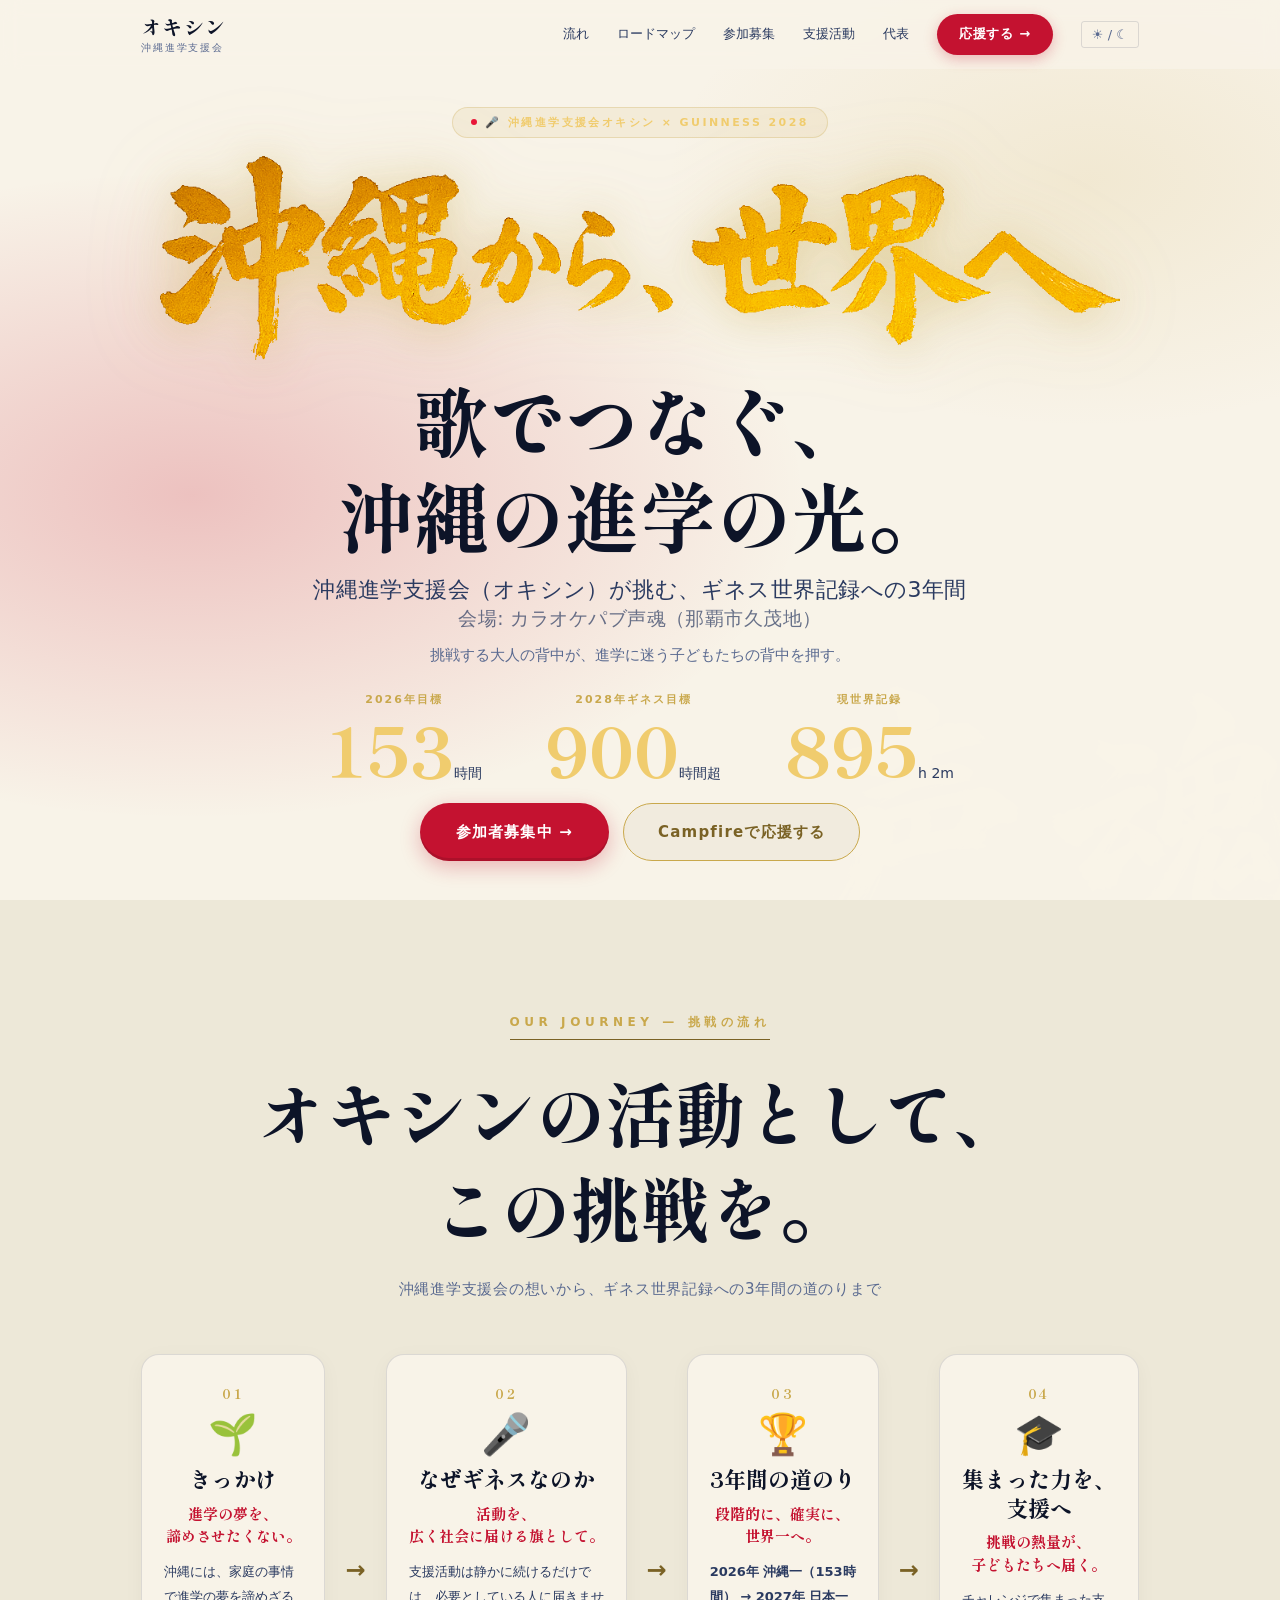
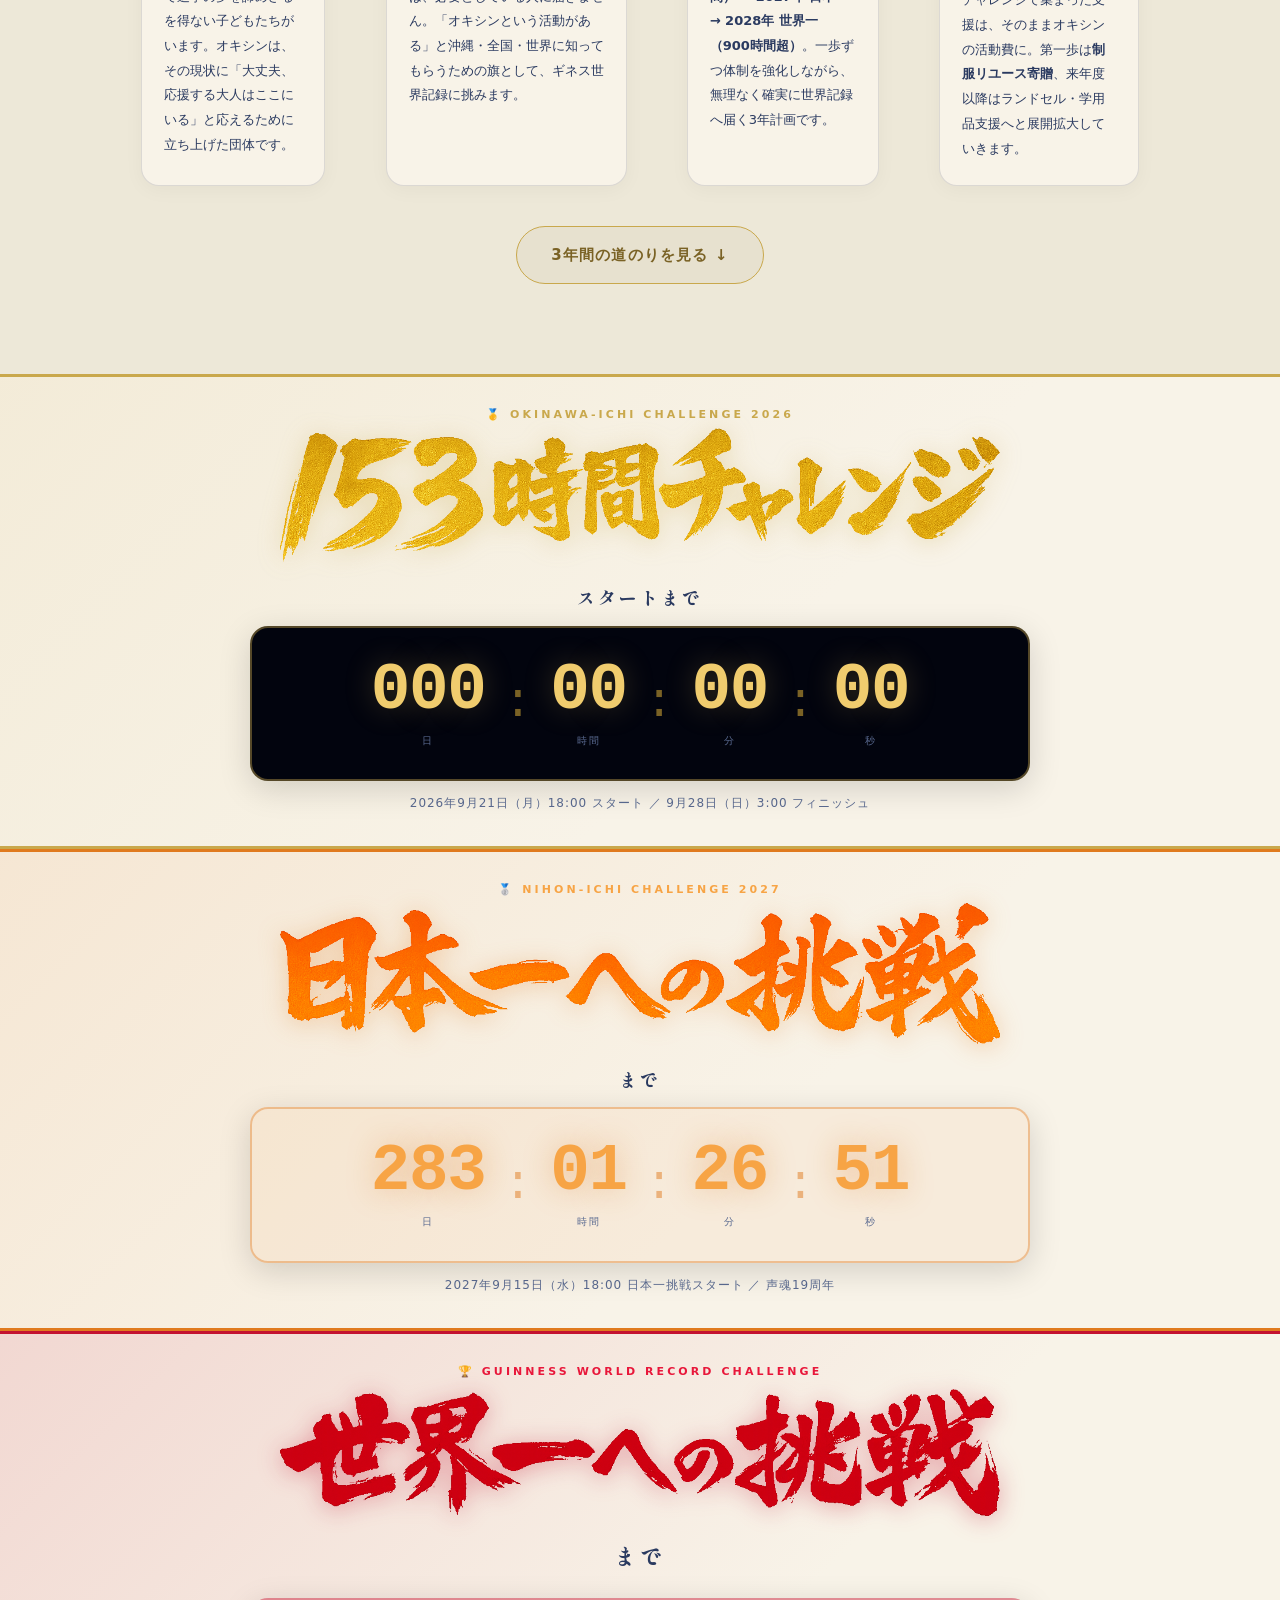
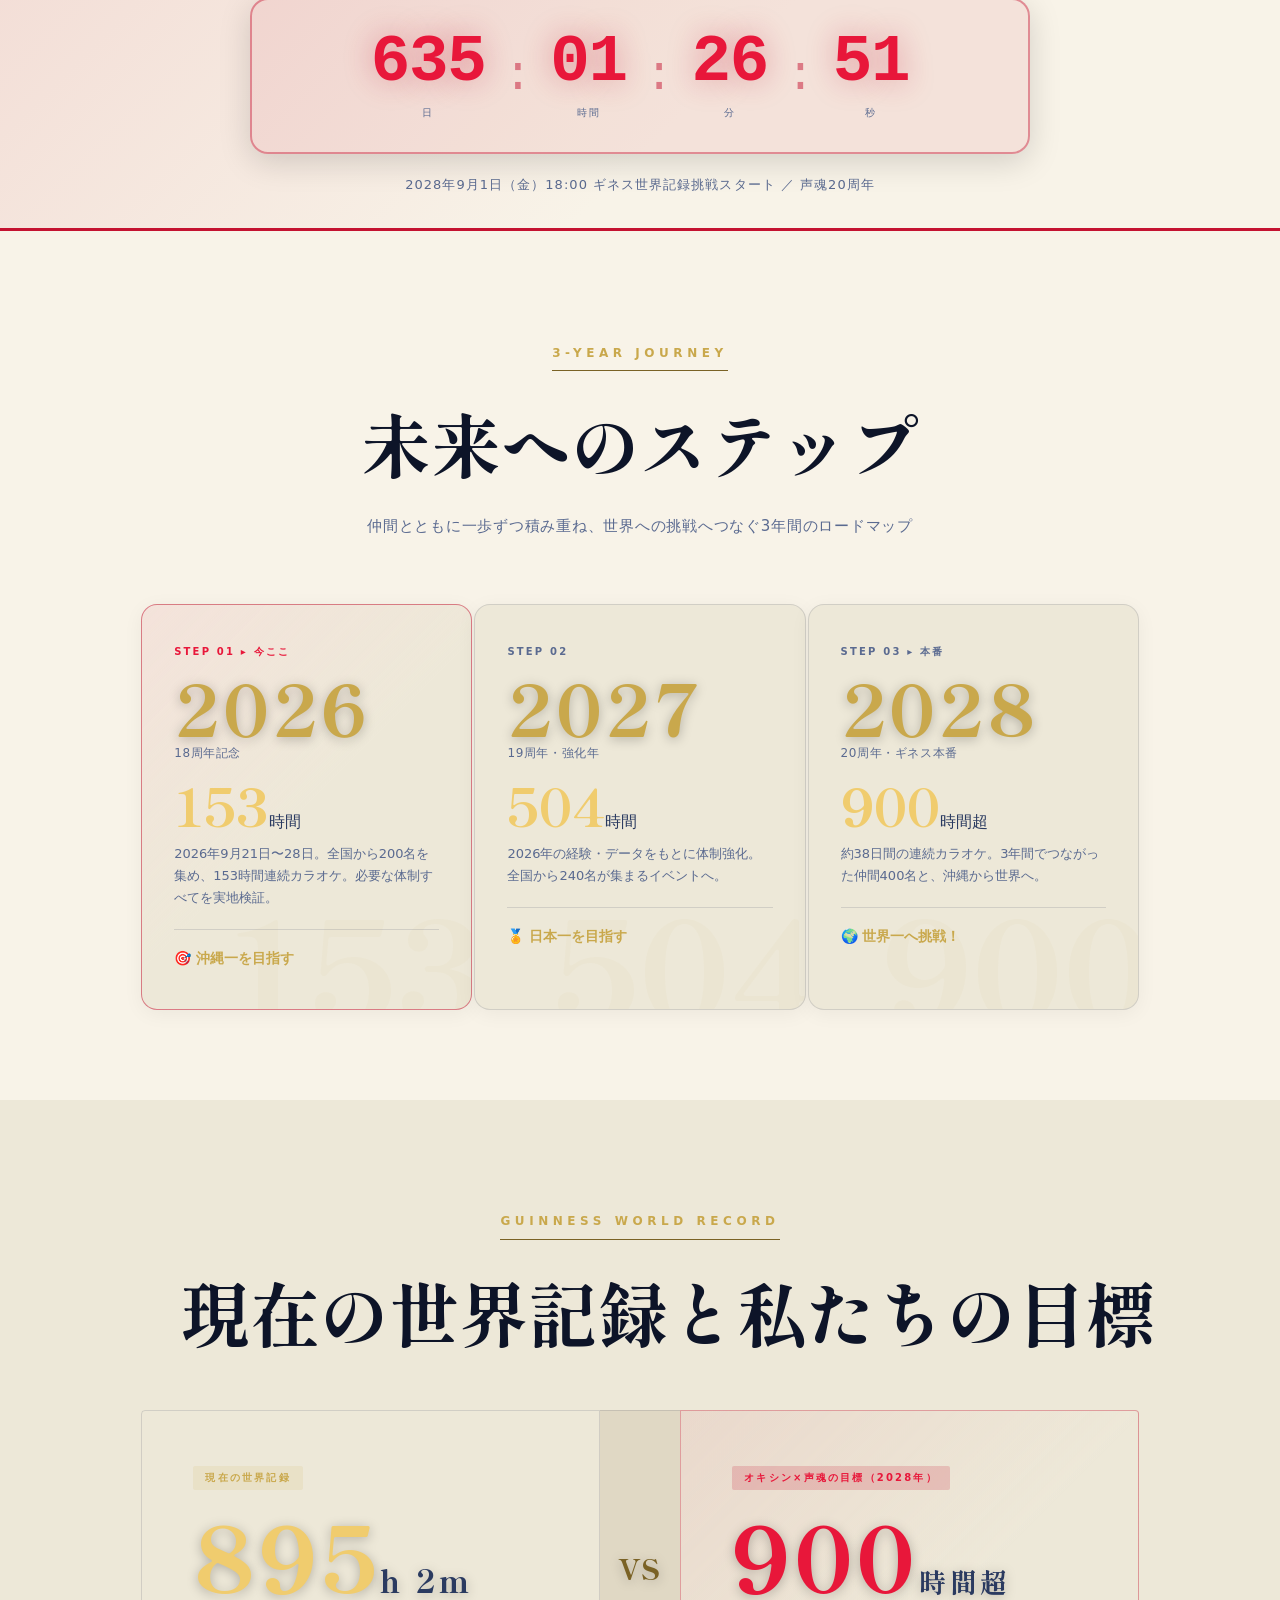
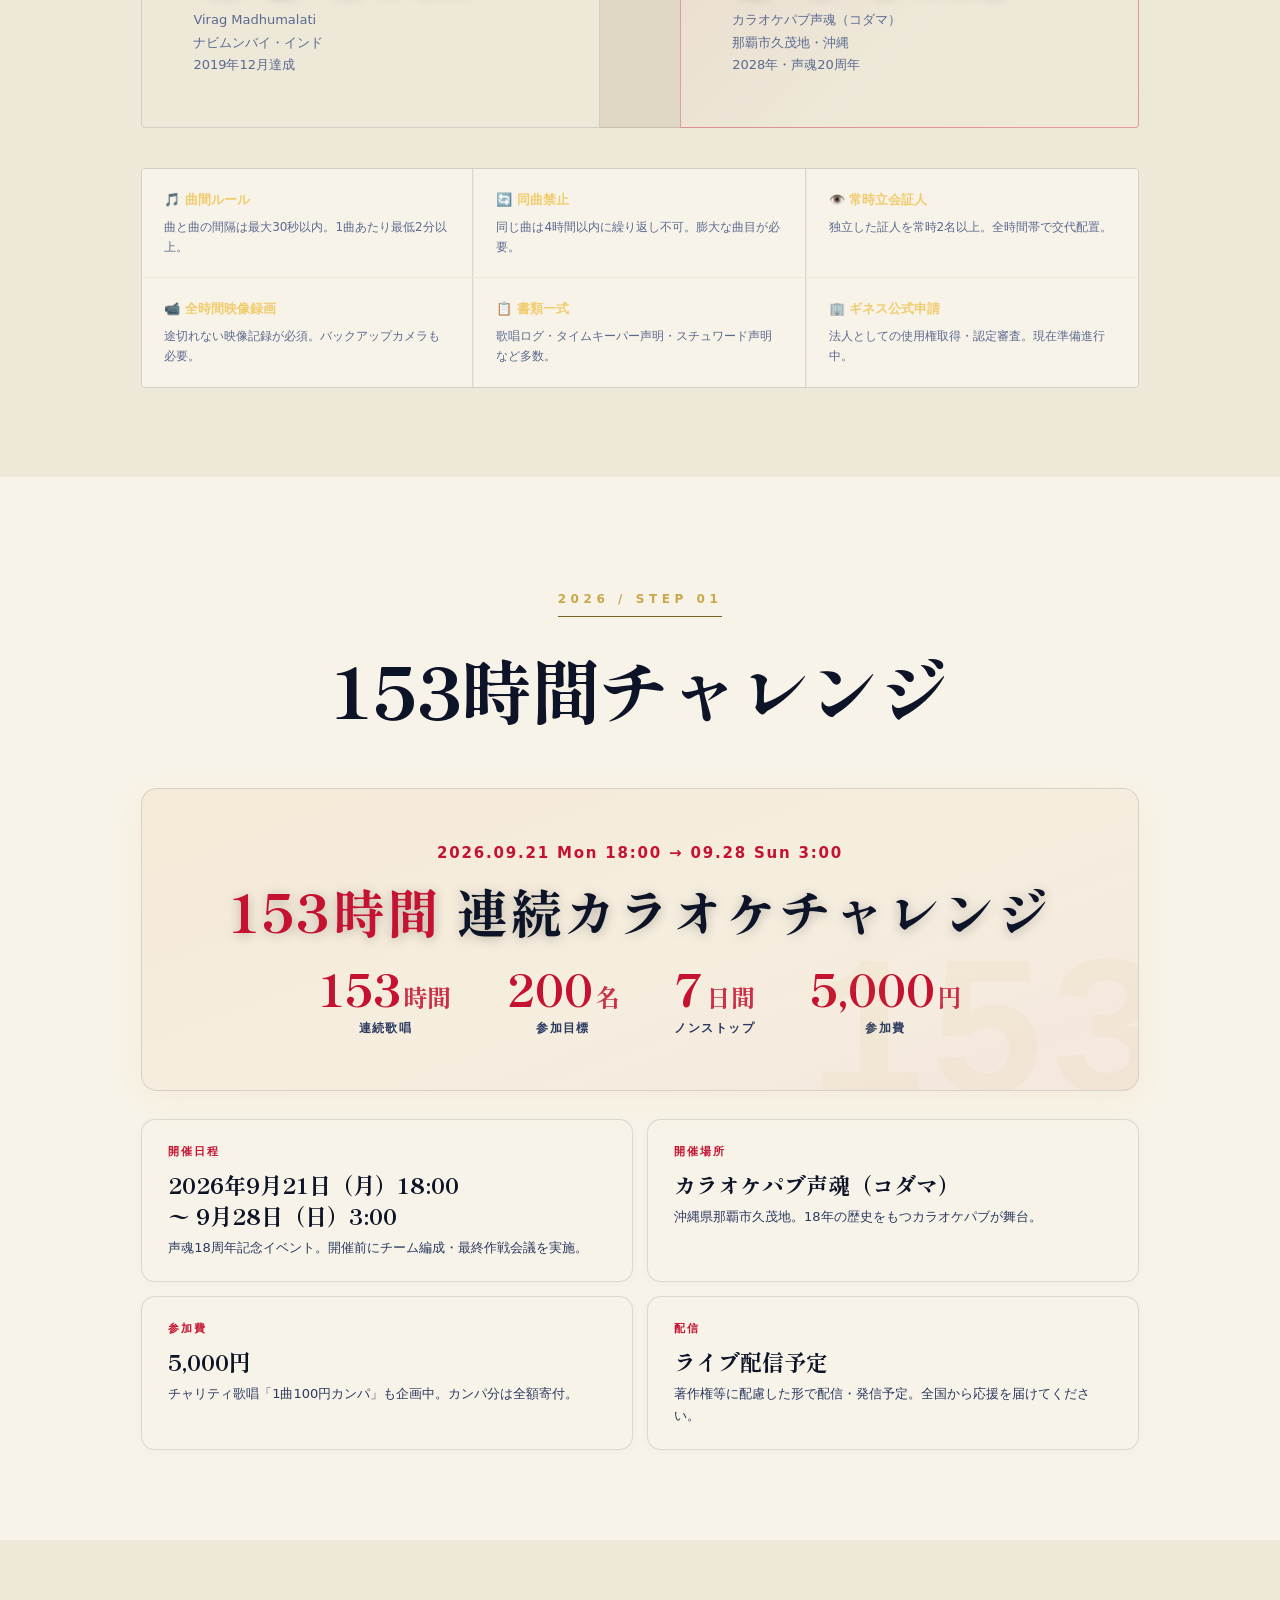
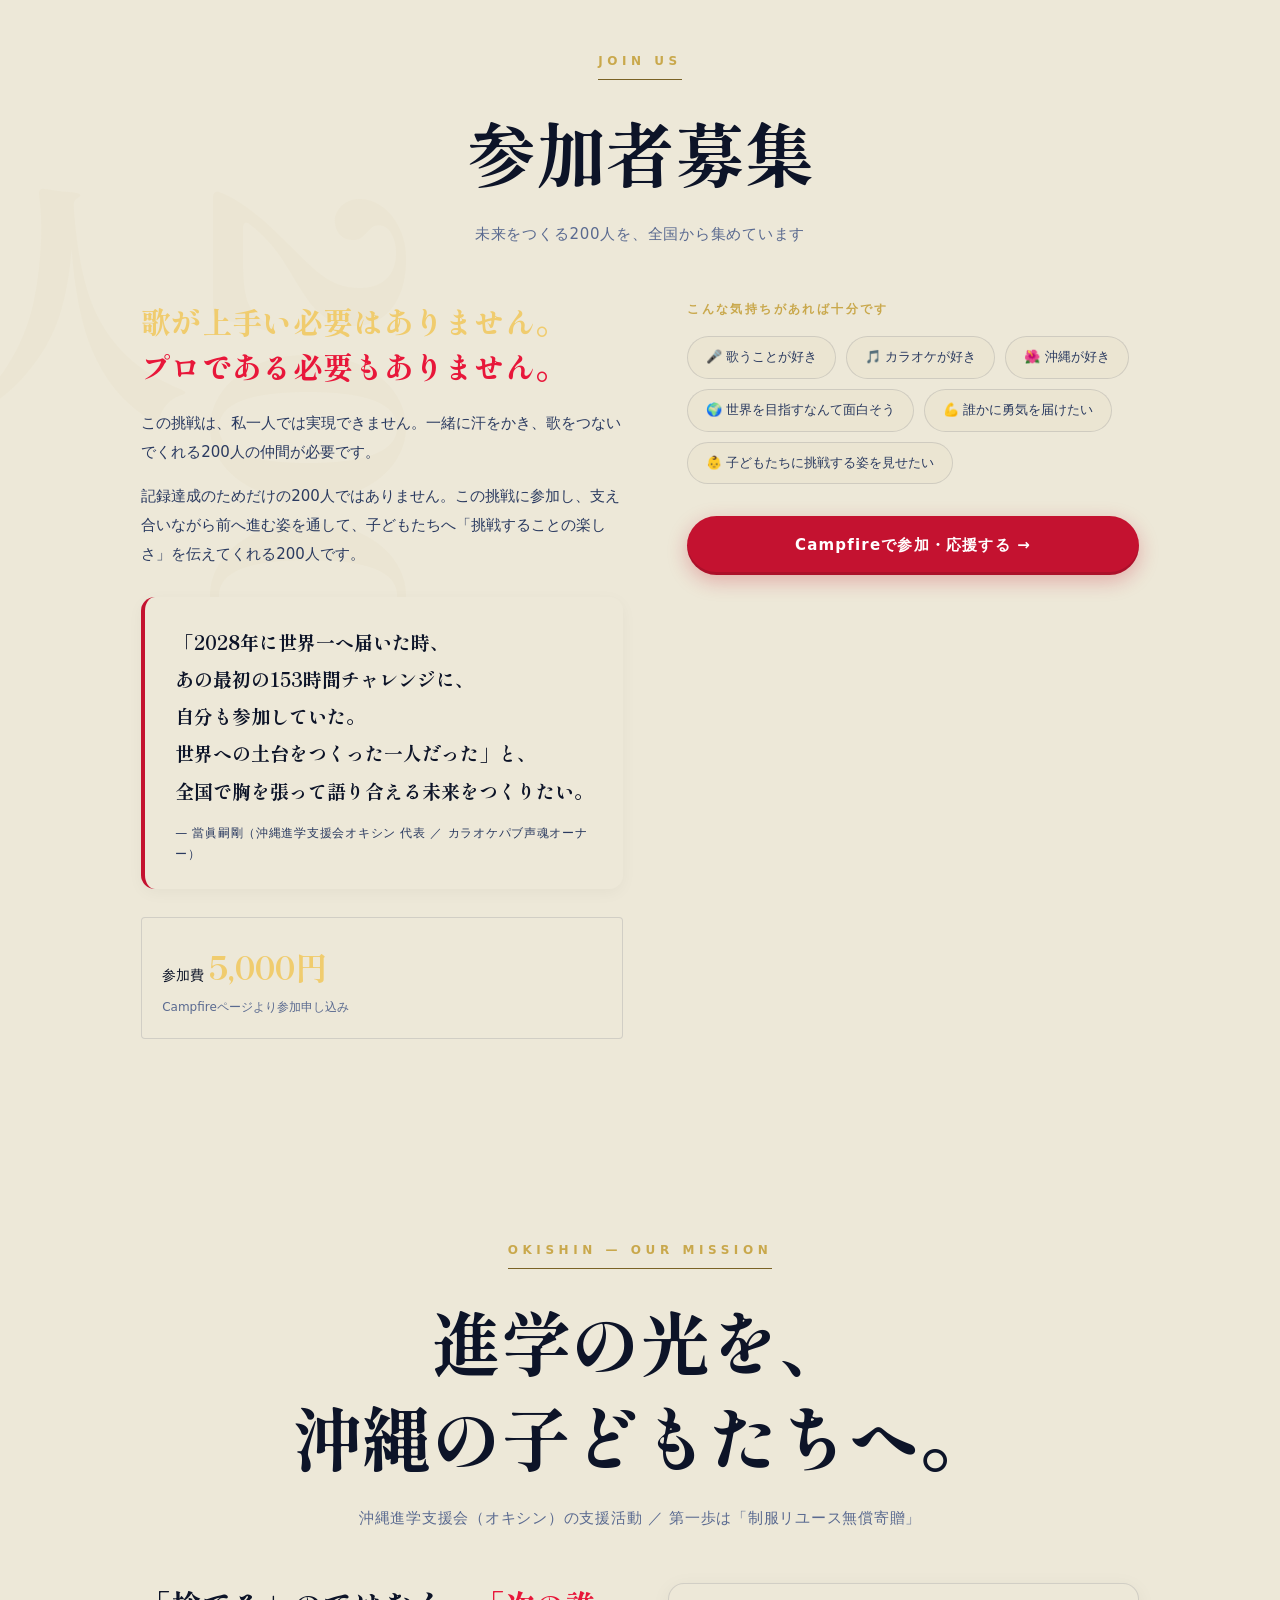
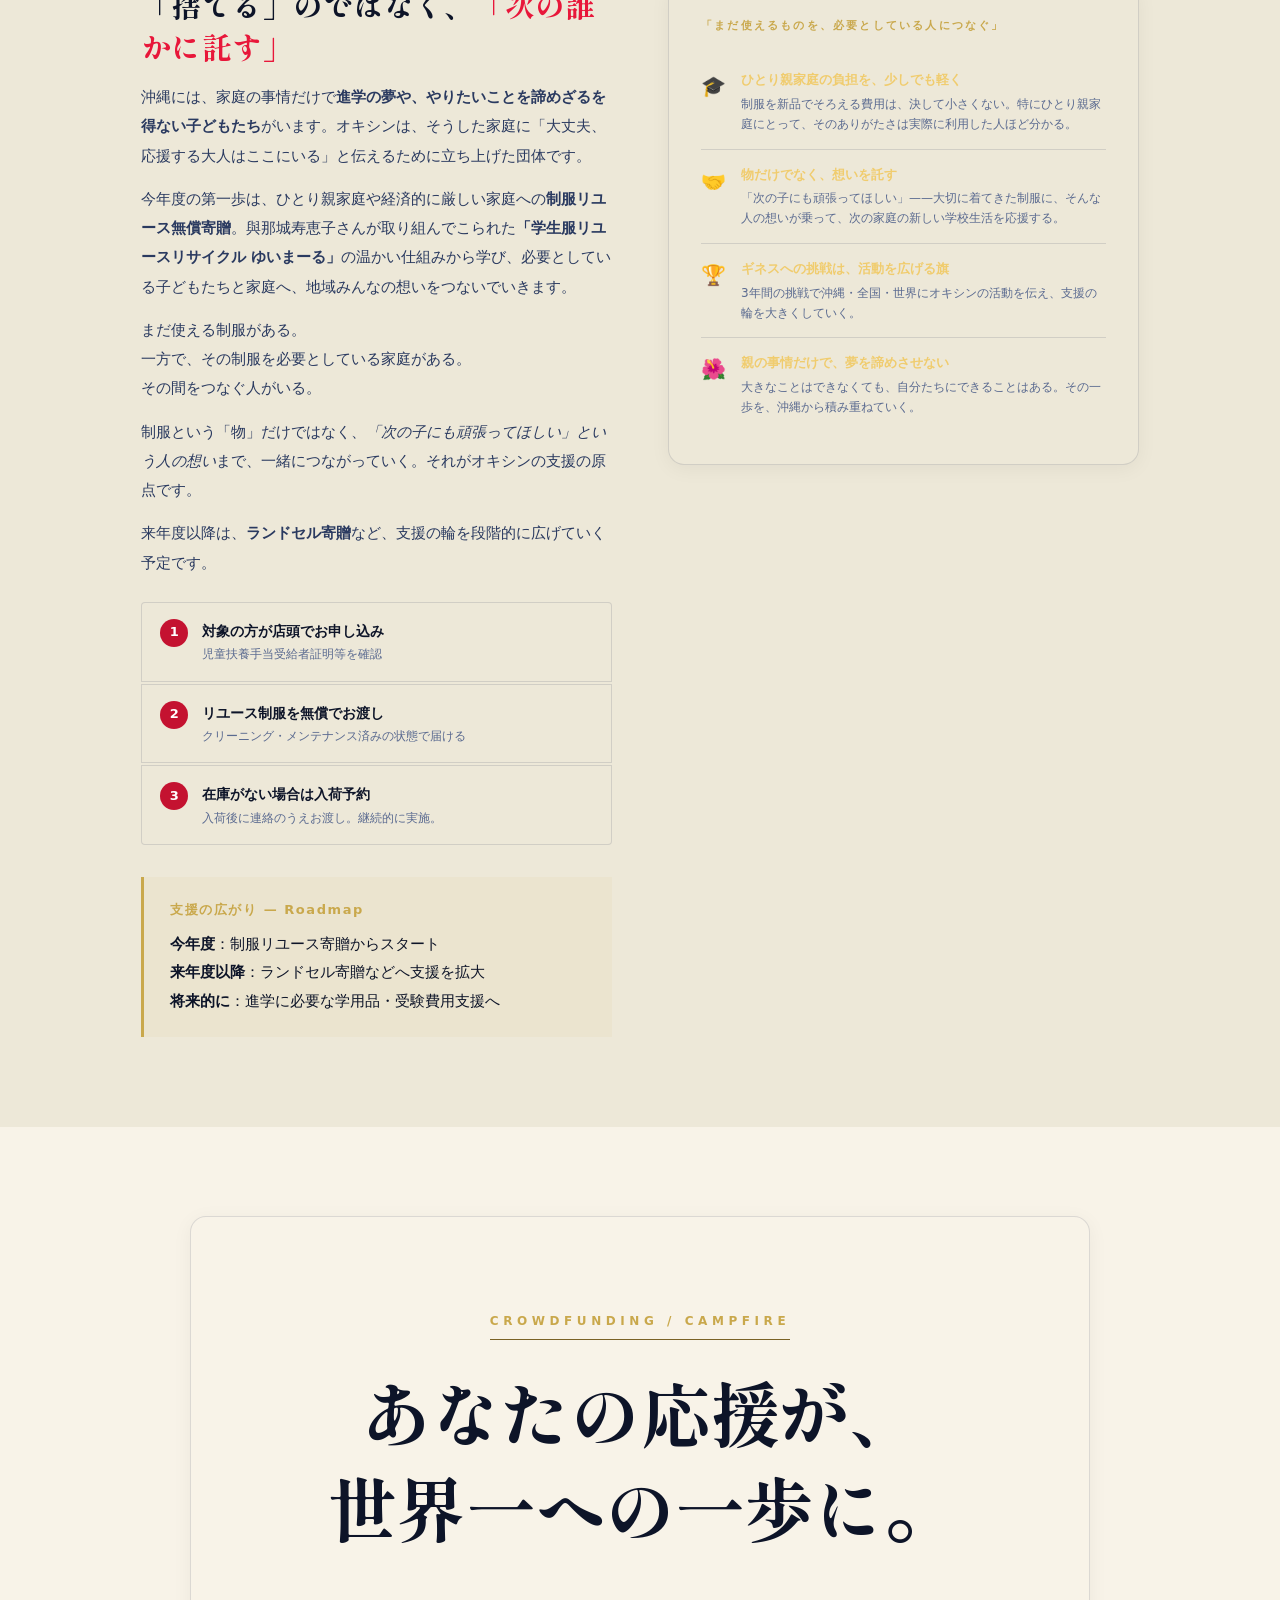
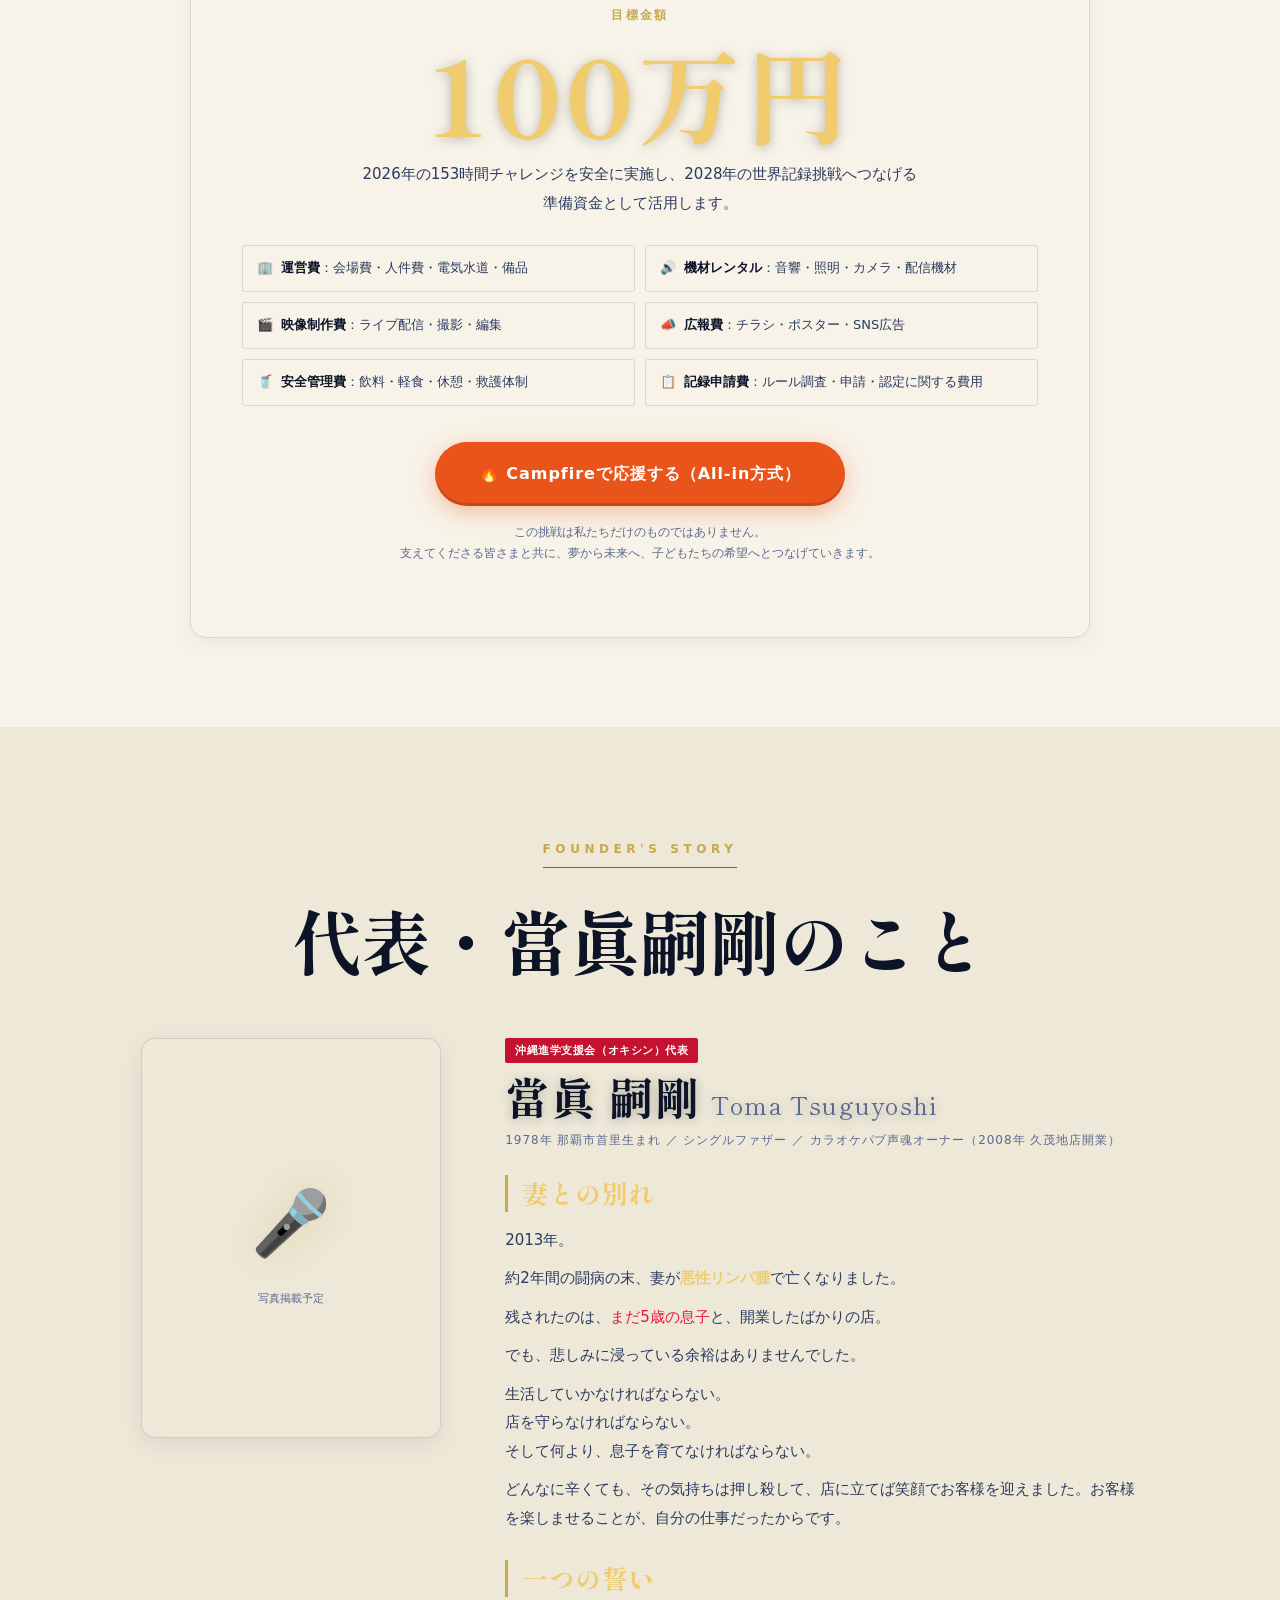
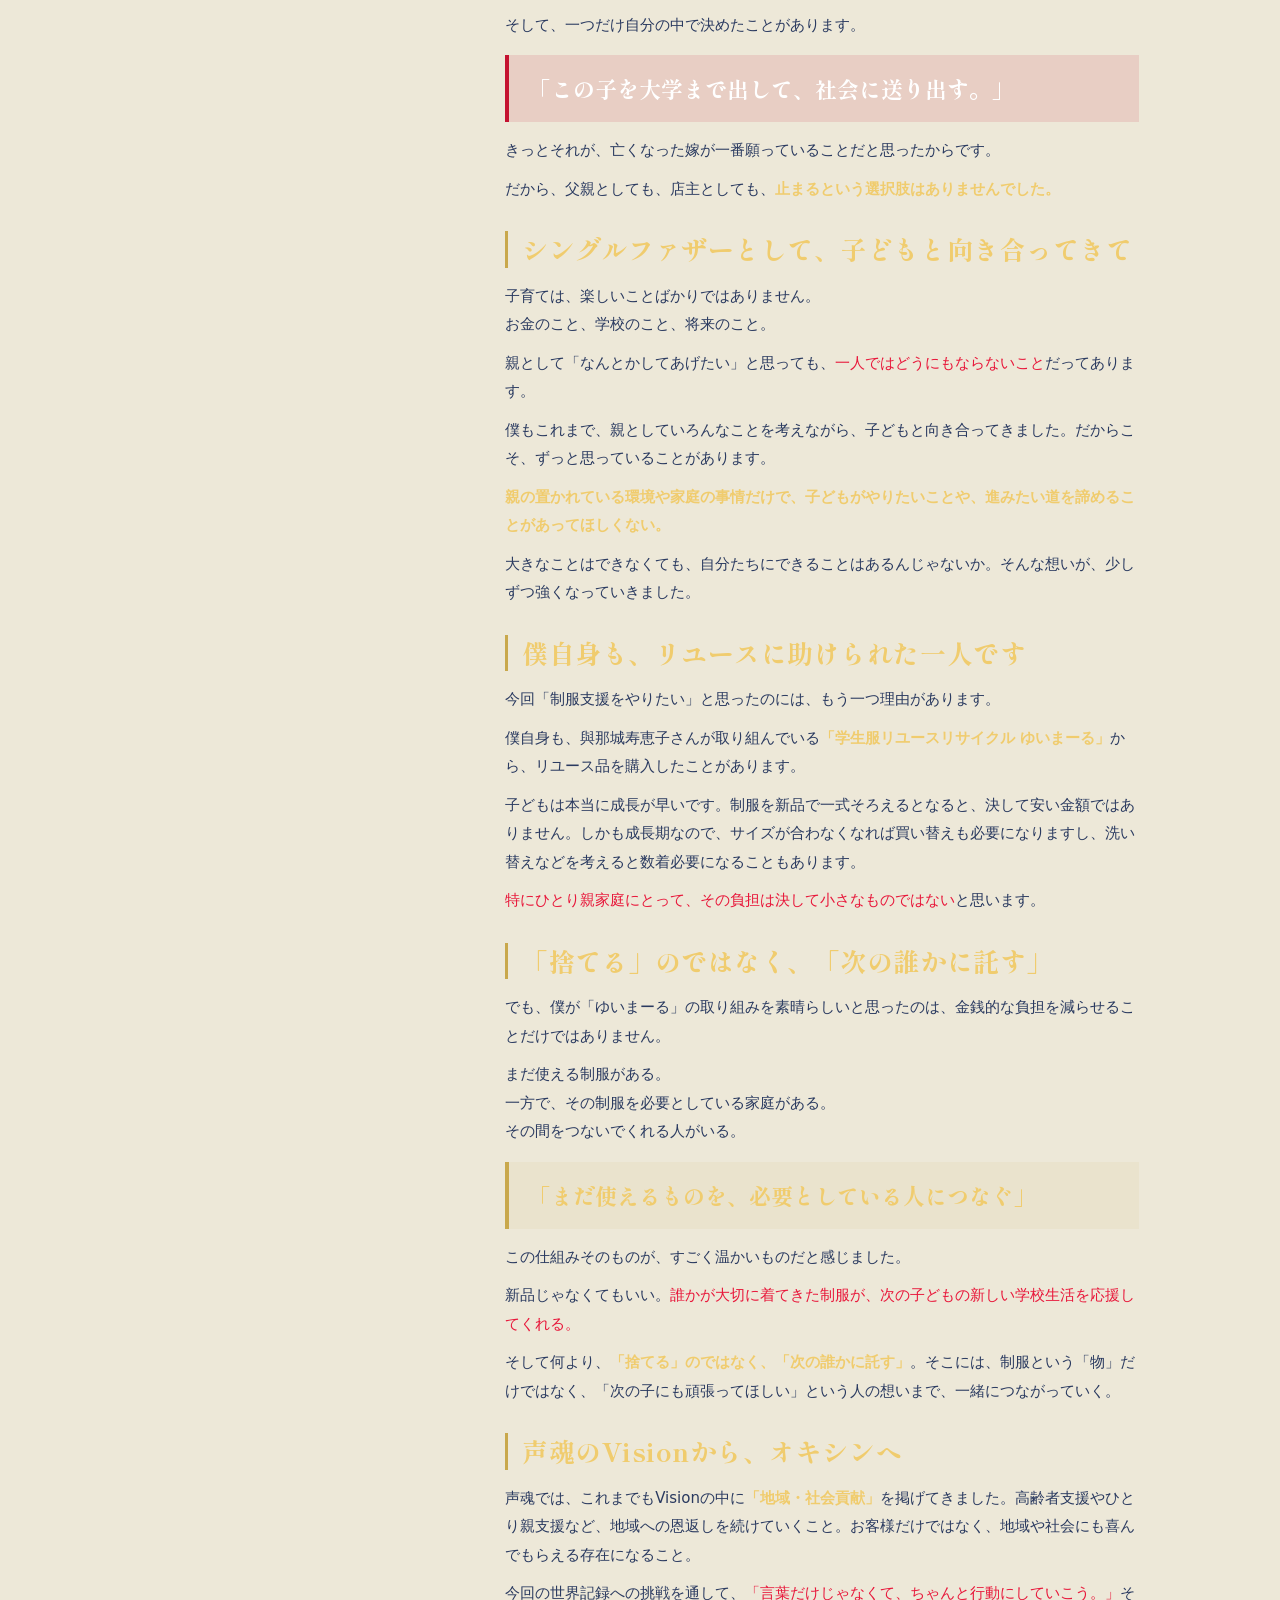
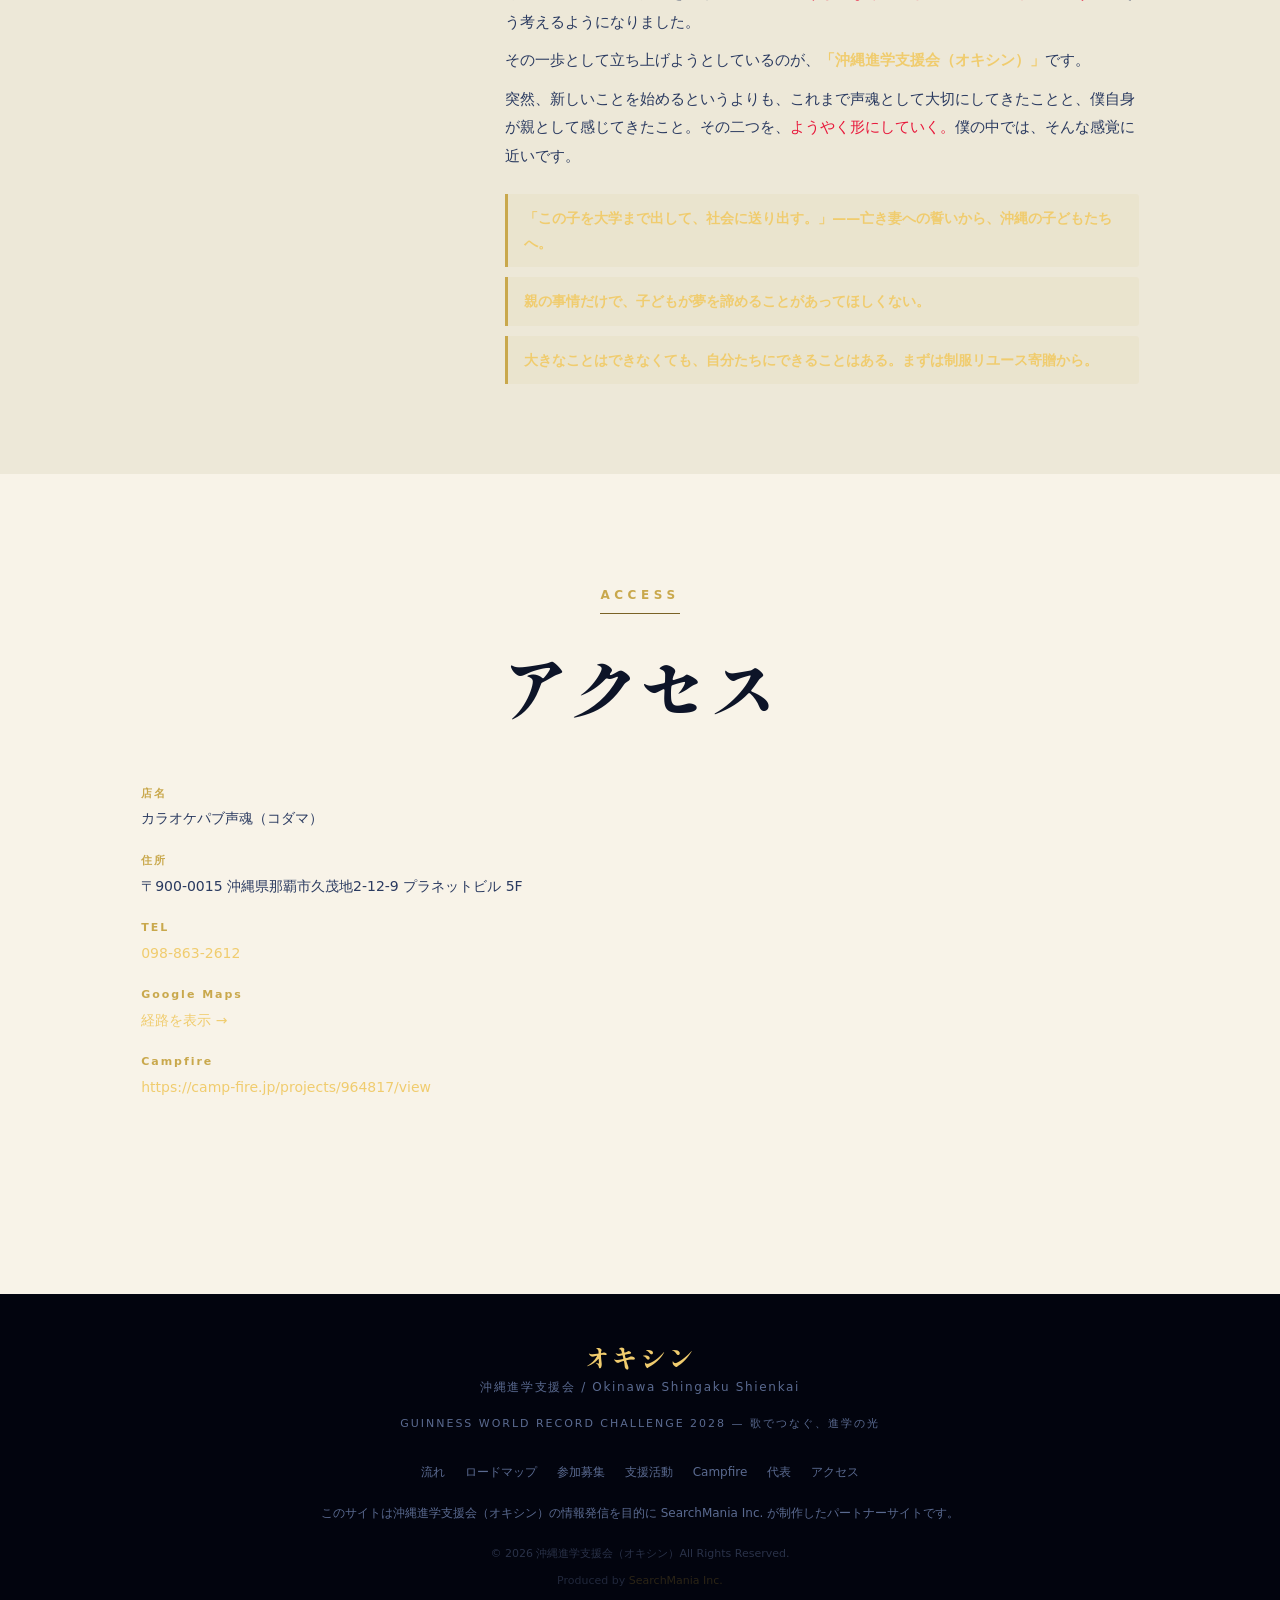
==== commit 9c076ce5: "fix: 3カウントダウンの余白を統一 (世界一のバランスに合わせる) - .cd-sub (153時間): margin-bottom 4 → 20px - .cd3-sub (日本一): marg" ====
--- a/index.html
+++ b/index.html
@@ -261,7 +261,7 @@
     }
 
     /* 沖縄一 2026 header brush + until label */
-    .cd-sub { text-align: center; font-size: clamp(20px,3vw,32px); color: var(--gold-lt); margin: 0 auto 4px; padding: 0 16px; line-height: 1; }
+    .cd-sub { text-align: center; font-size: clamp(20px,3vw,32px); color: var(--gold-lt); margin: 0 auto 20px; padding: 0 16px; line-height: 1; }
     .h153-brush {
       width: clamp(280px,62vw,720px); margin: 4px auto; display: block;
       filter: drop-shadow(0 3px 12px rgba(201,168,76,.3));
@@ -275,7 +275,7 @@
     /* 日本一 2027 countdown (amber) */
     #cd3-section { background: linear-gradient(135deg, rgba(224,122,30,.10) 0%, var(--bg) 60%); border-top: 3px solid var(--amber); border-bottom: 3px solid var(--amber); padding: 28px 0 32px; }
     .cd3-label { text-align: center; font-size: 11px; letter-spacing: .28em; color: var(--amber-lt); font-weight: 700; margin: 0 0 4px; font-family: var(--font-sans); }
-    .cd3-sub { text-align: center; font-size: clamp(20px,3vw,32px); color: var(--amber-lt); margin: 0 auto 4px; padding: 0 16px; line-height: 1; text-shadow: 0 2px 20px rgba(224,122,30,.25); }
+    .cd3-sub { text-align: center; font-size: clamp(20px,3vw,32px); color: var(--amber-lt); margin: 0 auto 20px; padding: 0 16px; line-height: 1; text-shadow: 0 2px 20px rgba(224,122,30,.25); }
     .nihonichi-brush {
       width: clamp(280px,62vw,720px); margin: 4px auto; display: block;
       filter: drop-shadow(0 3px 12px rgba(224,122,30,.3));
@@ -299,7 +299,7 @@
     /* GUINNESS 2028 countdown (red) */
     #cd2-section { background: linear-gradient(135deg, rgba(196,18,48,.12) 0%, var(--bg) 60%); border-top: 3px solid var(--red); border-bottom: 3px solid var(--red); padding: 28px 0 32px; }
     .cd2-label { text-align: center; font-size: 11px; letter-spacing: .28em; color: var(--red-lt); font-weight: 700; margin-bottom: 8px; font-family: var(--font-sans); }
-    .cd2-sub { text-align: center; font-size: clamp(24px,3.4vw,40px); color: var(--gold-lt); margin-bottom: 28px; text-shadow: 0 2px 20px rgba(201,168,76,.3); padding: 0 16px; }
+    .cd2-sub { text-align: center; font-size: clamp(20px,3vw,32px); color: var(--gold-lt); margin: 0 auto 20px; padding: 0 16px; line-height: 1; }
     .cd2-board {
       display: flex; justify-content: center; align-items: center; gap: clamp(6px,1.4vw,20px);
       background: rgba(196,18,48,.07); border: 2px solid rgba(196,18,48,.42); border-radius: 18px;
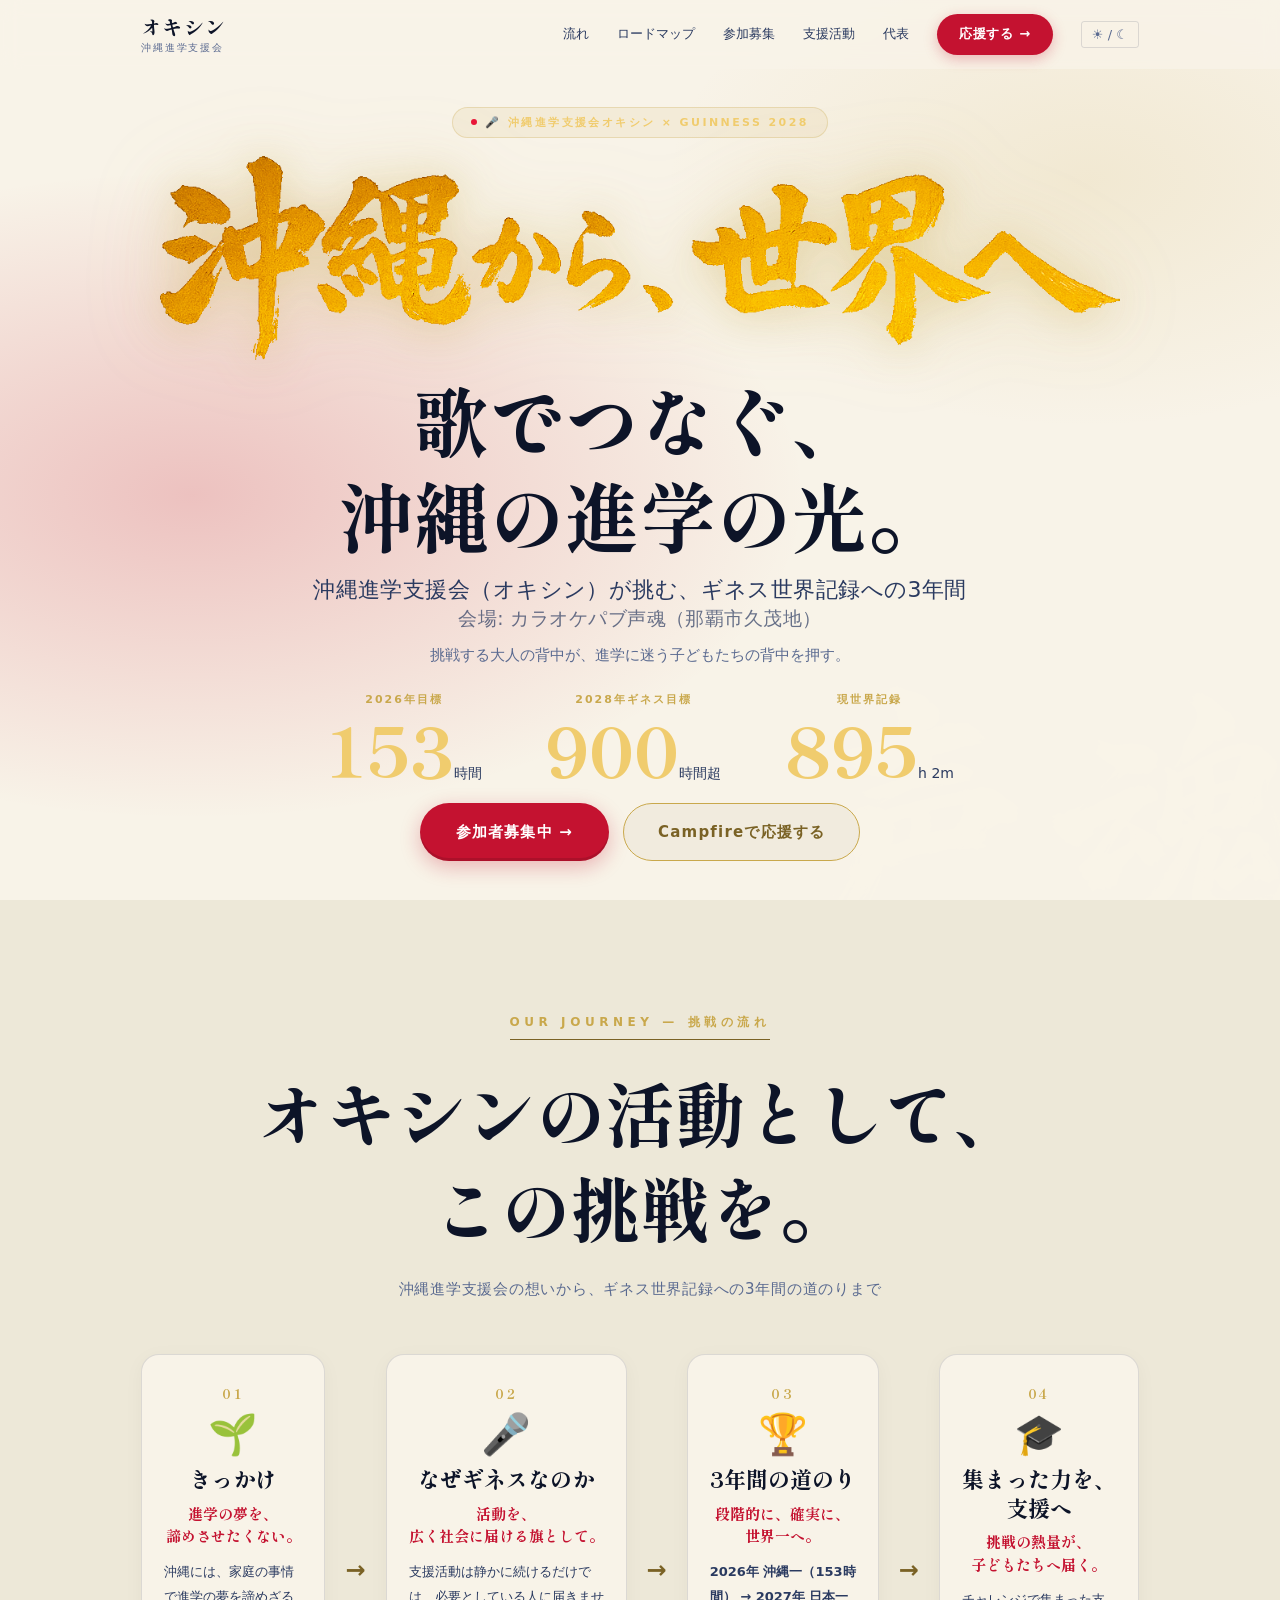
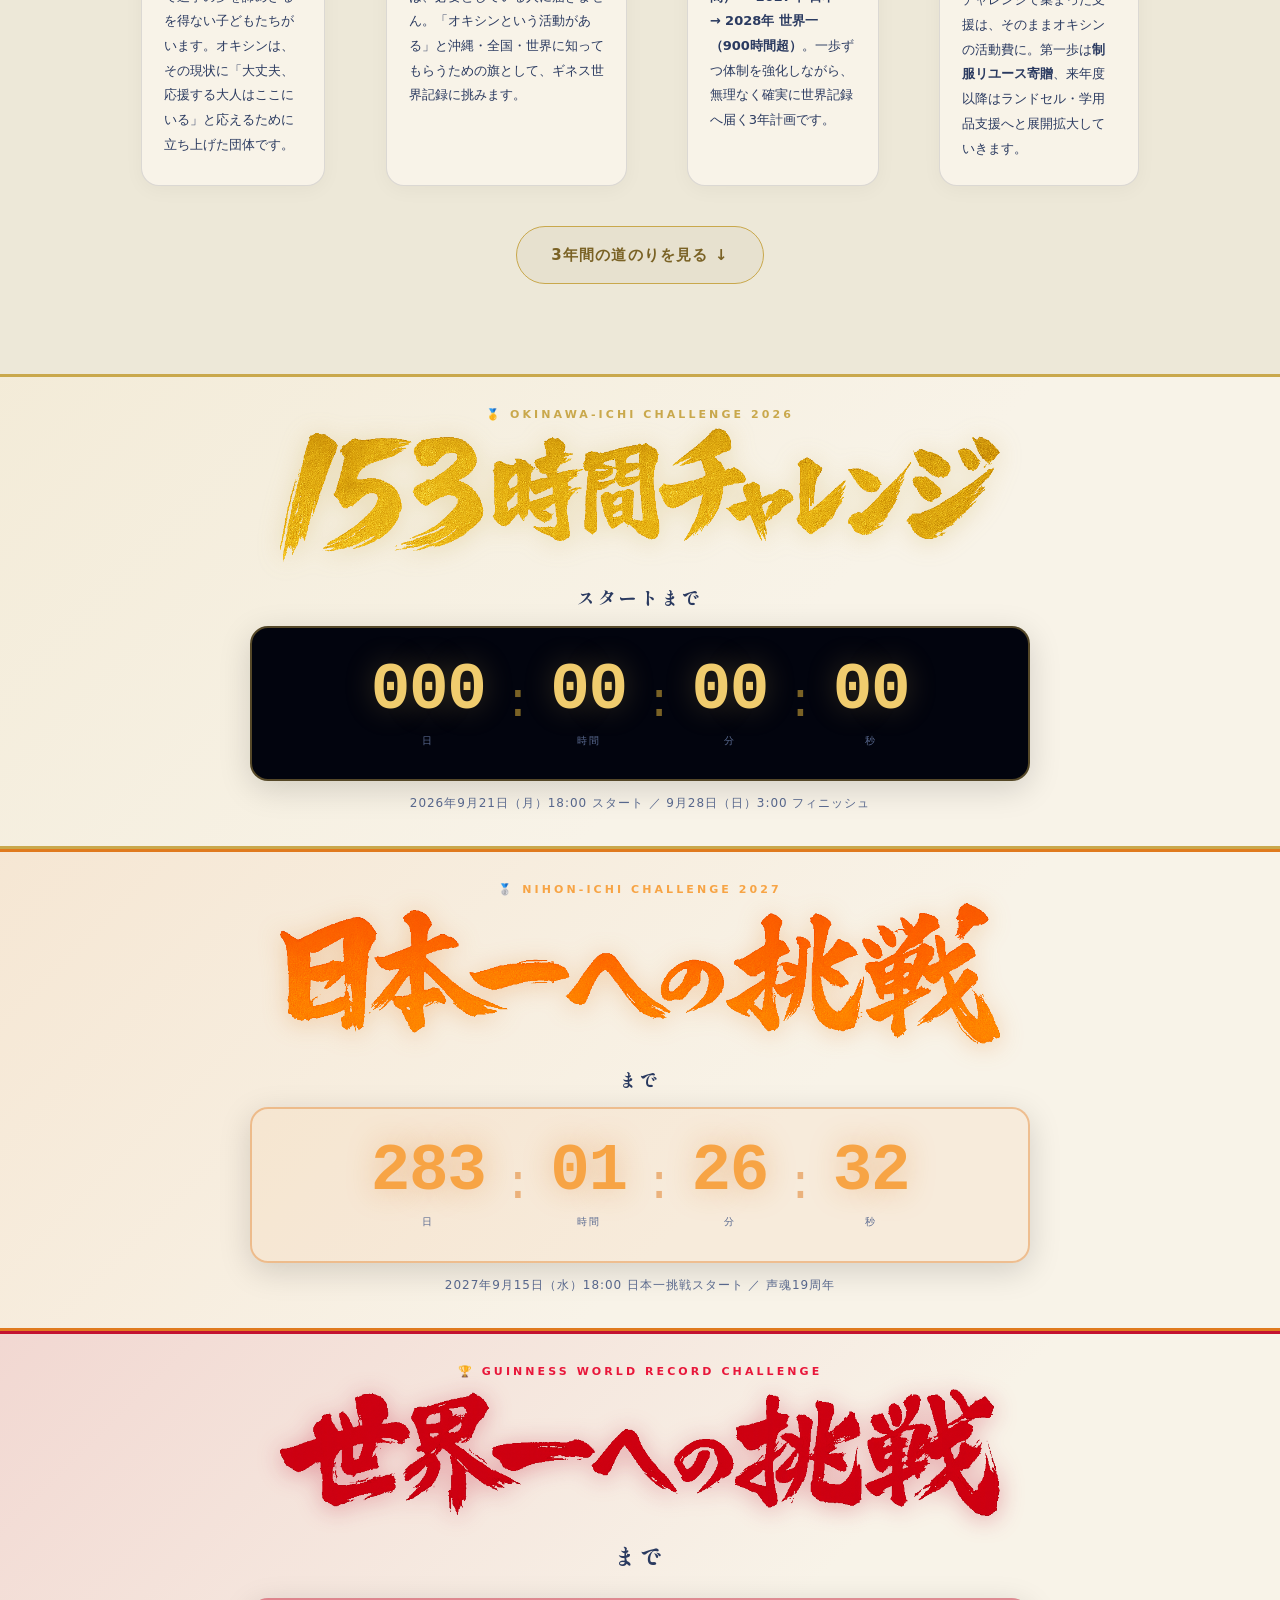
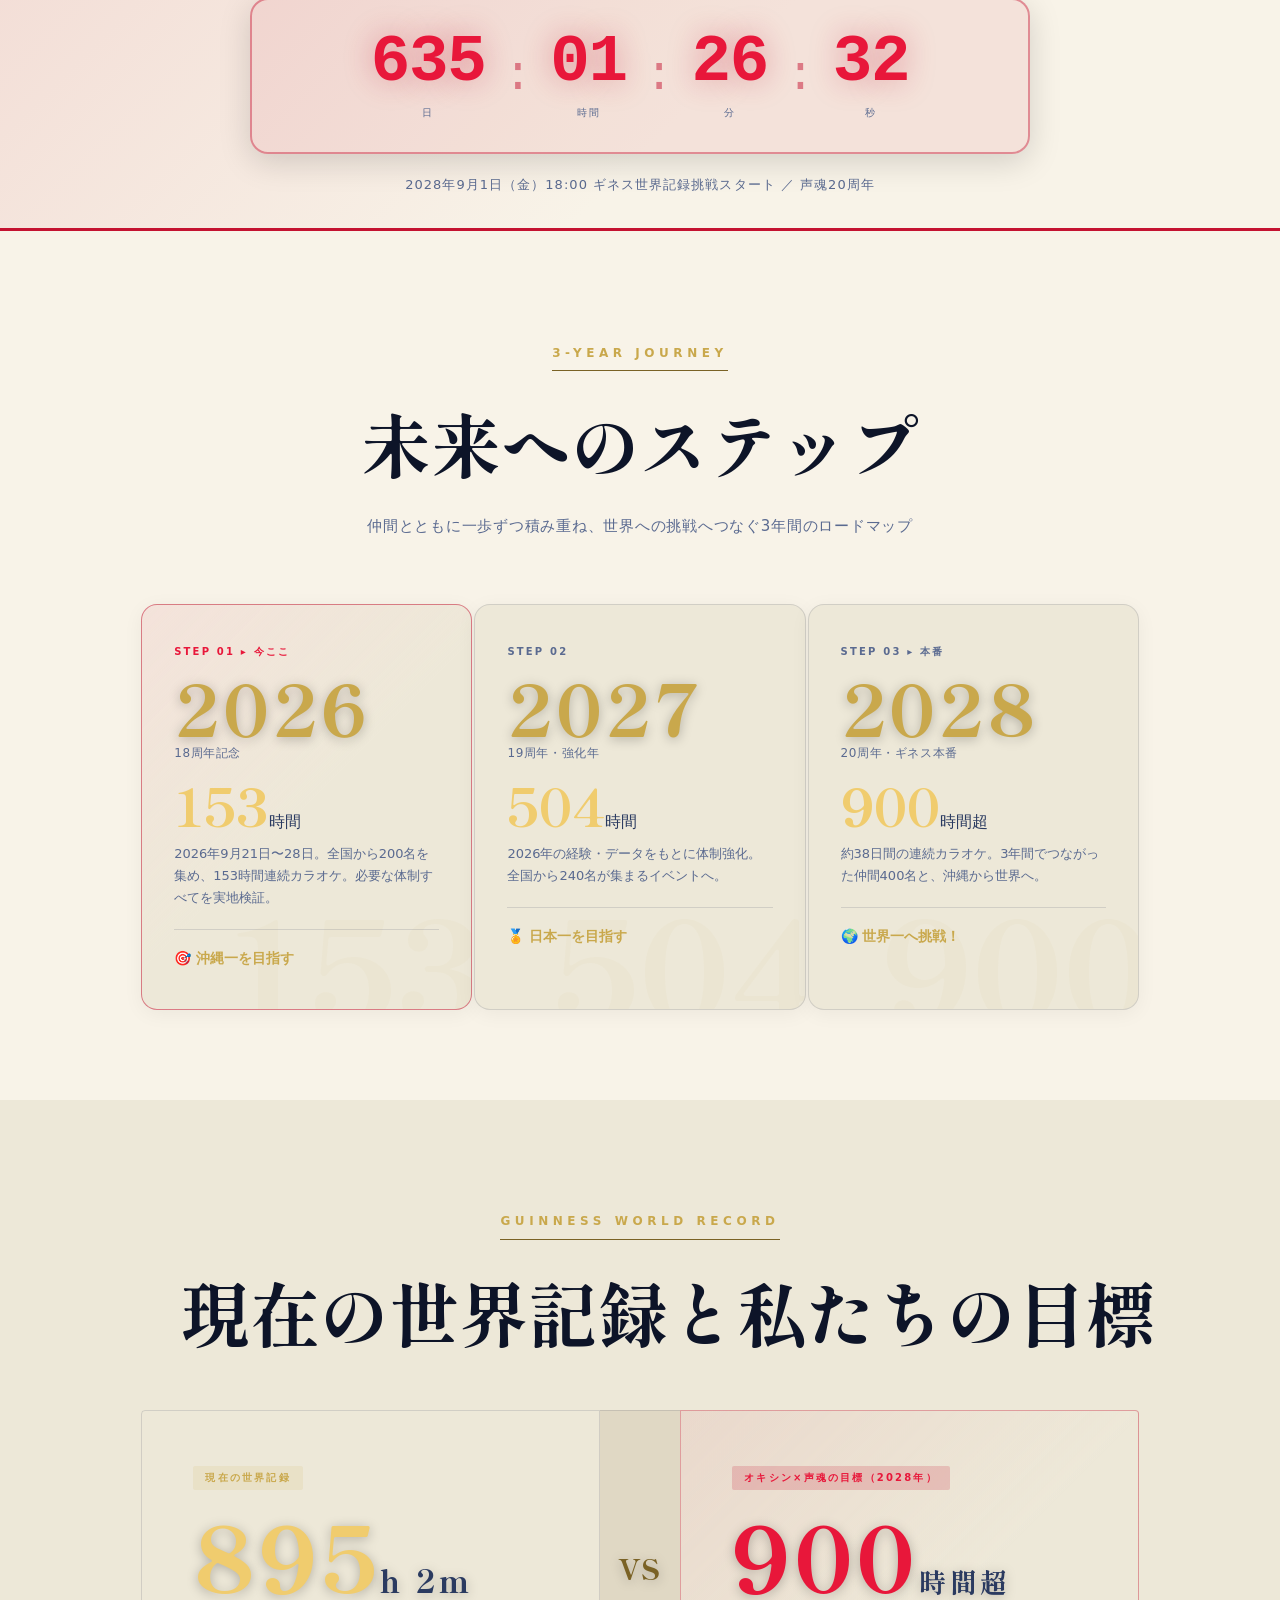
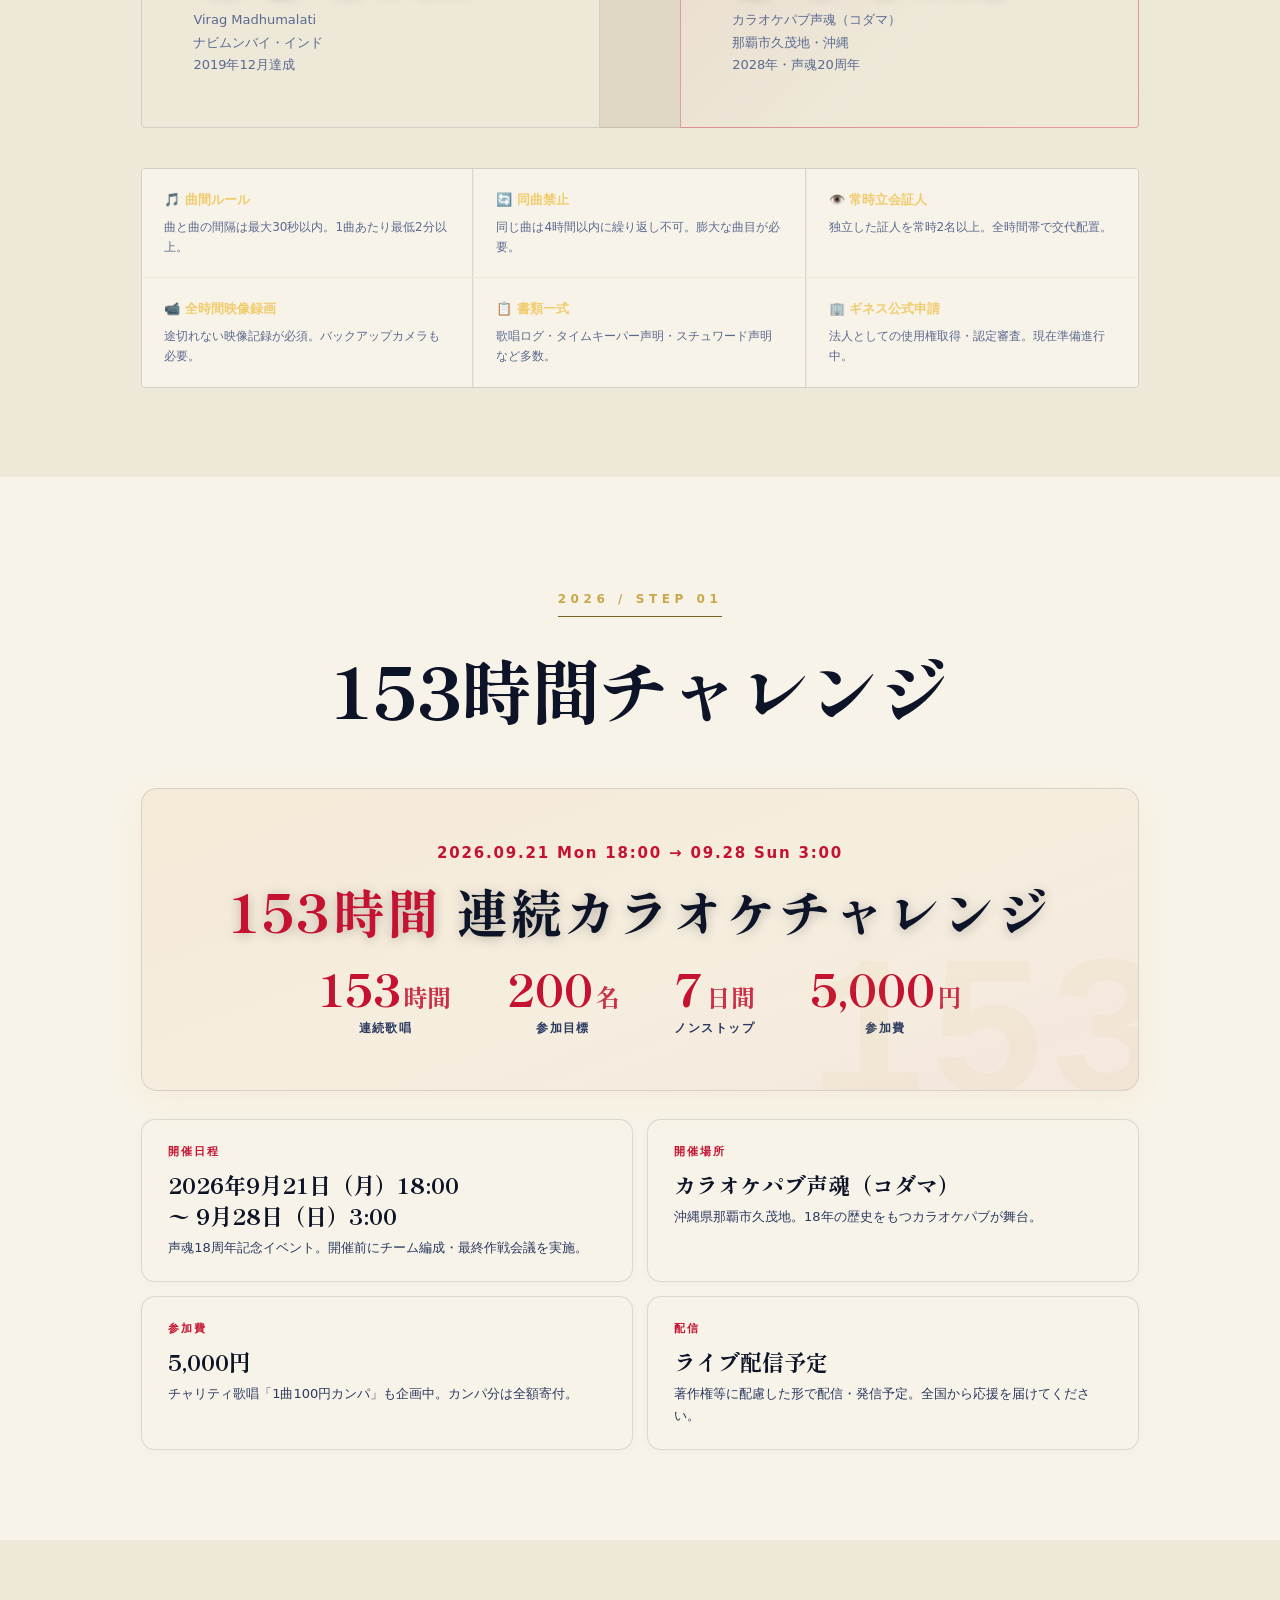
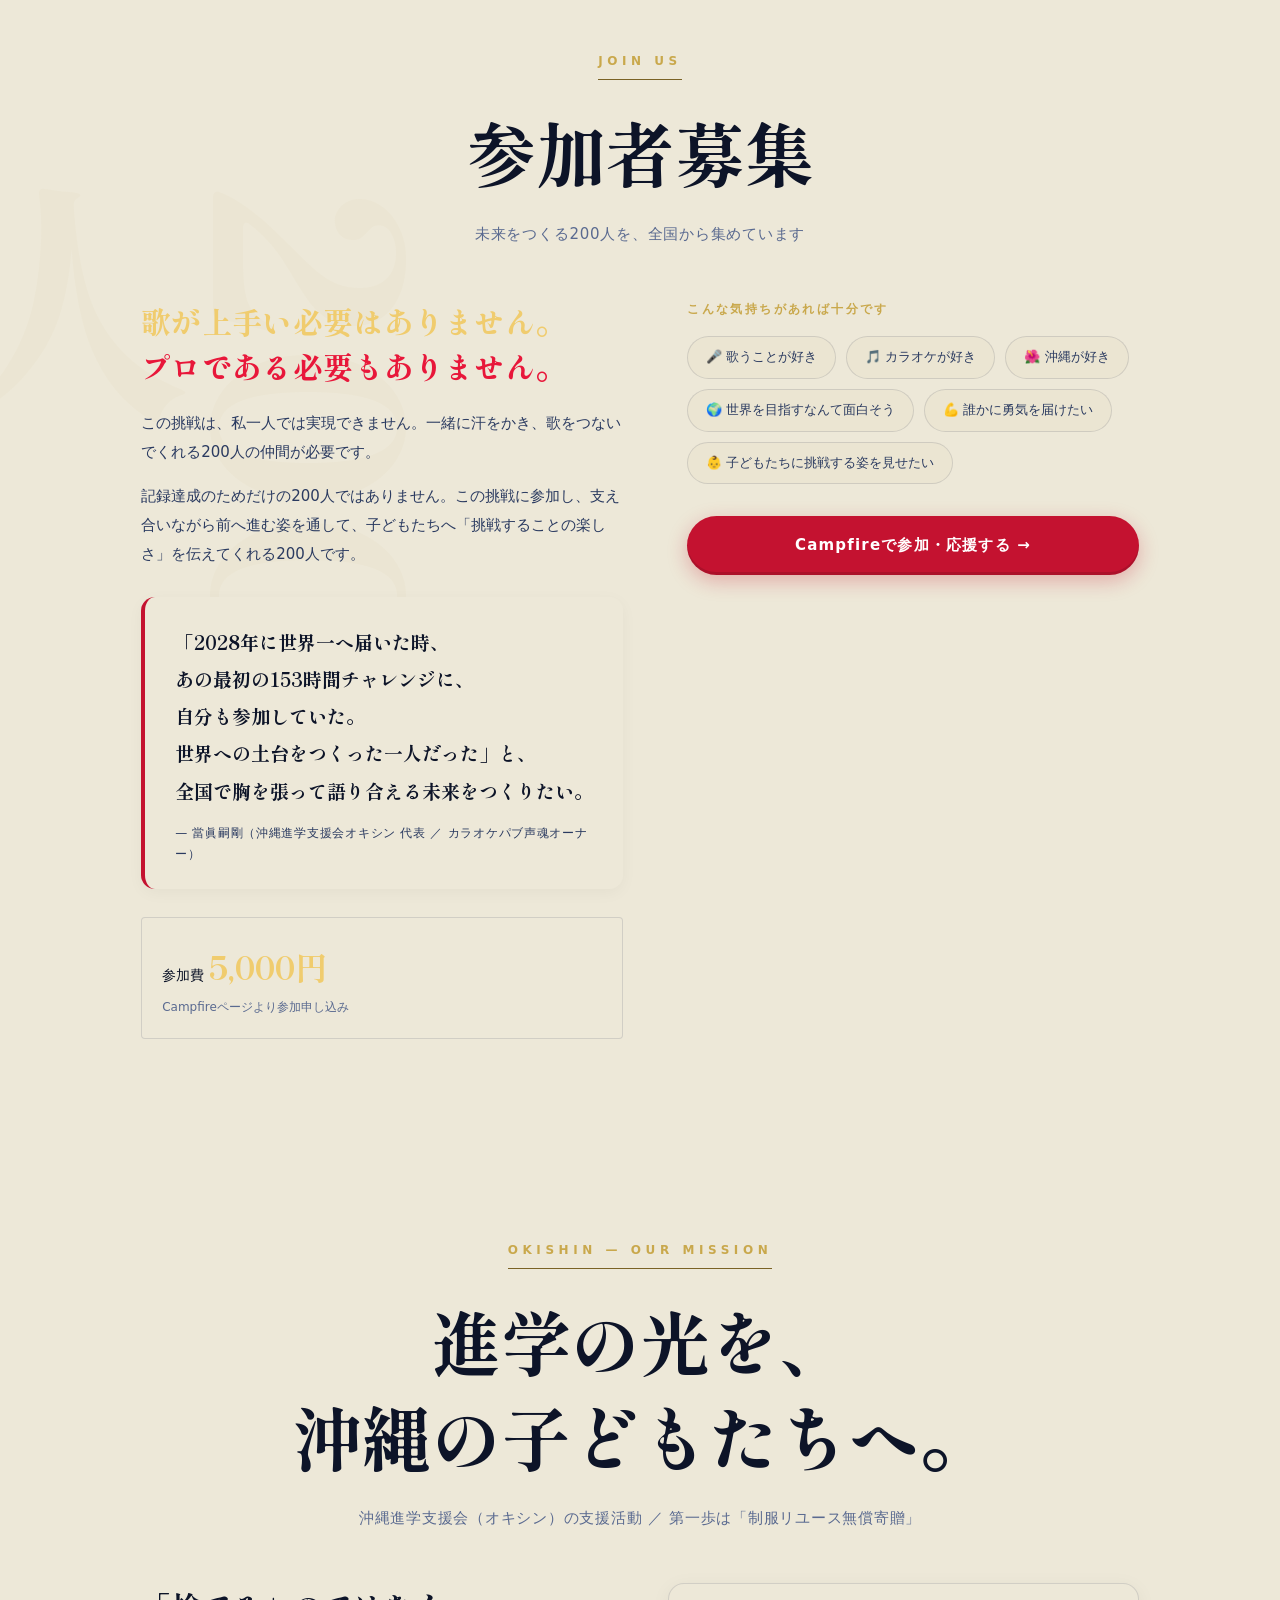
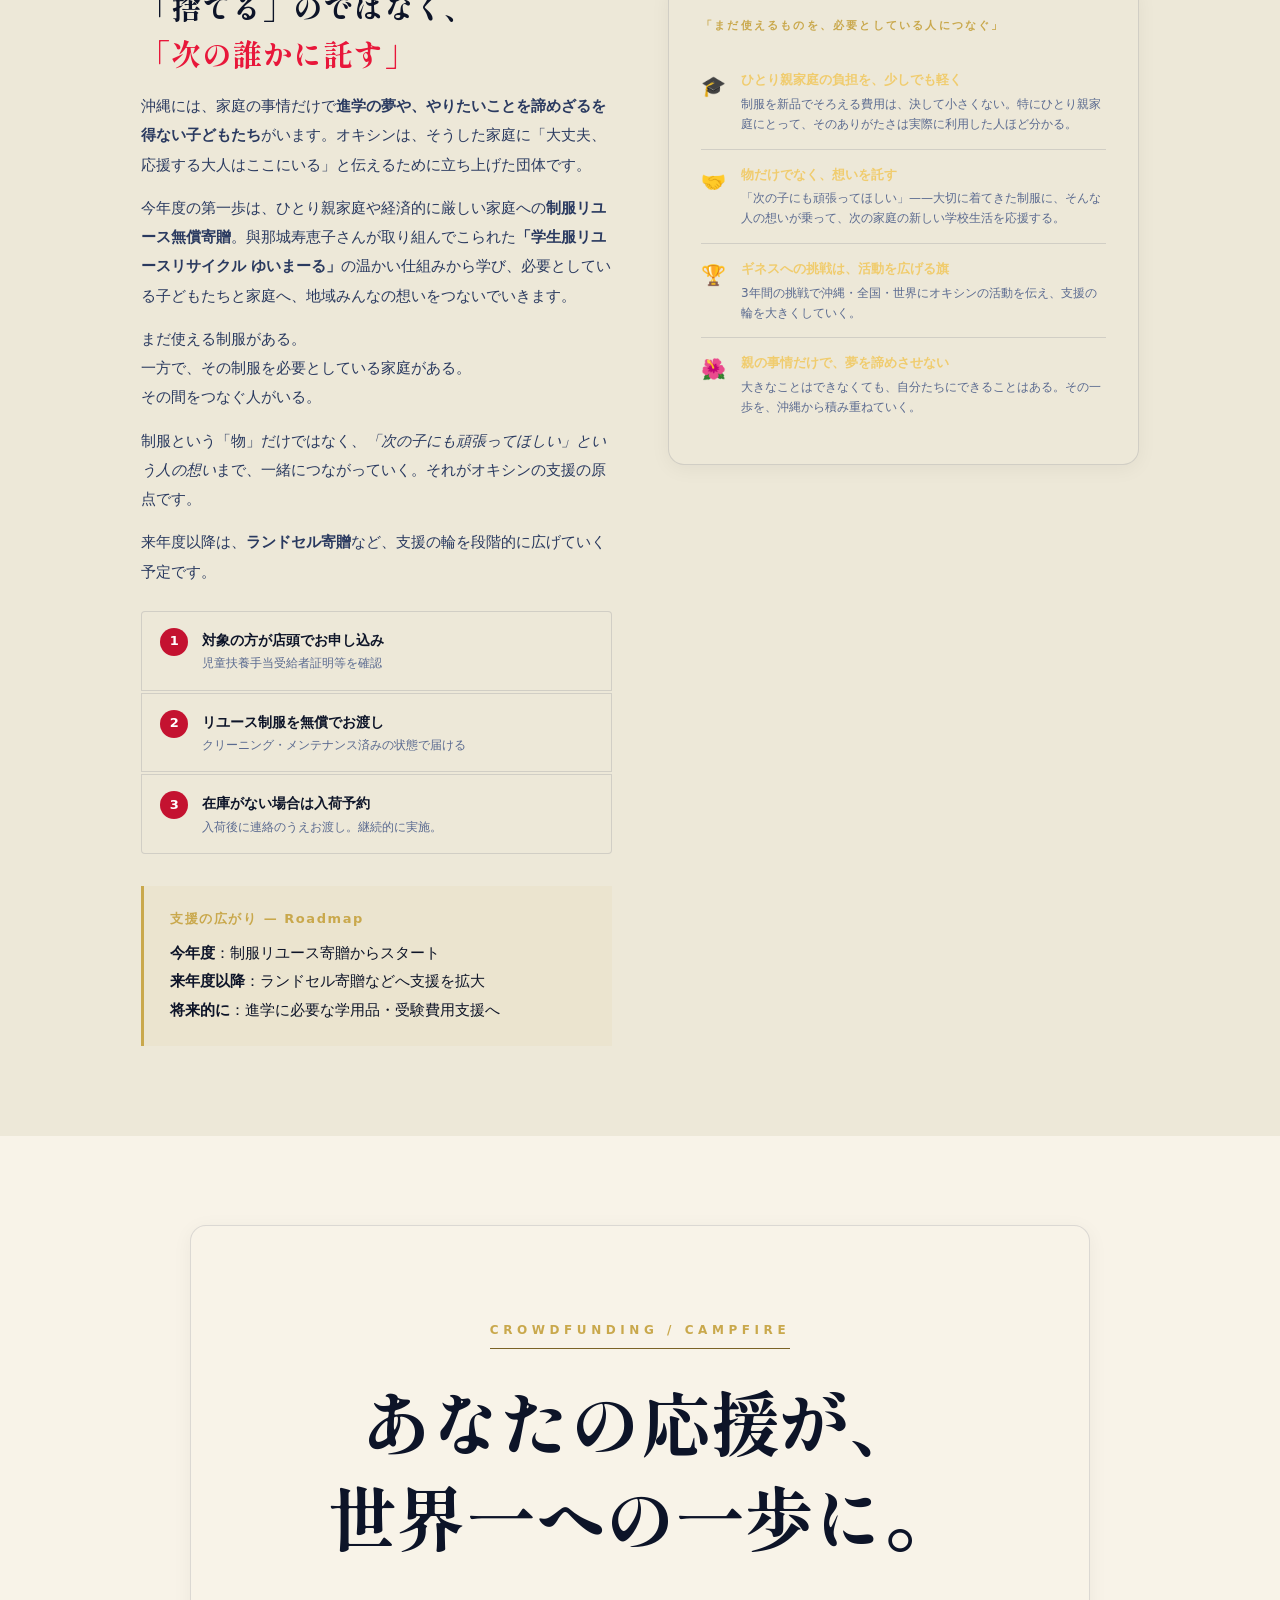
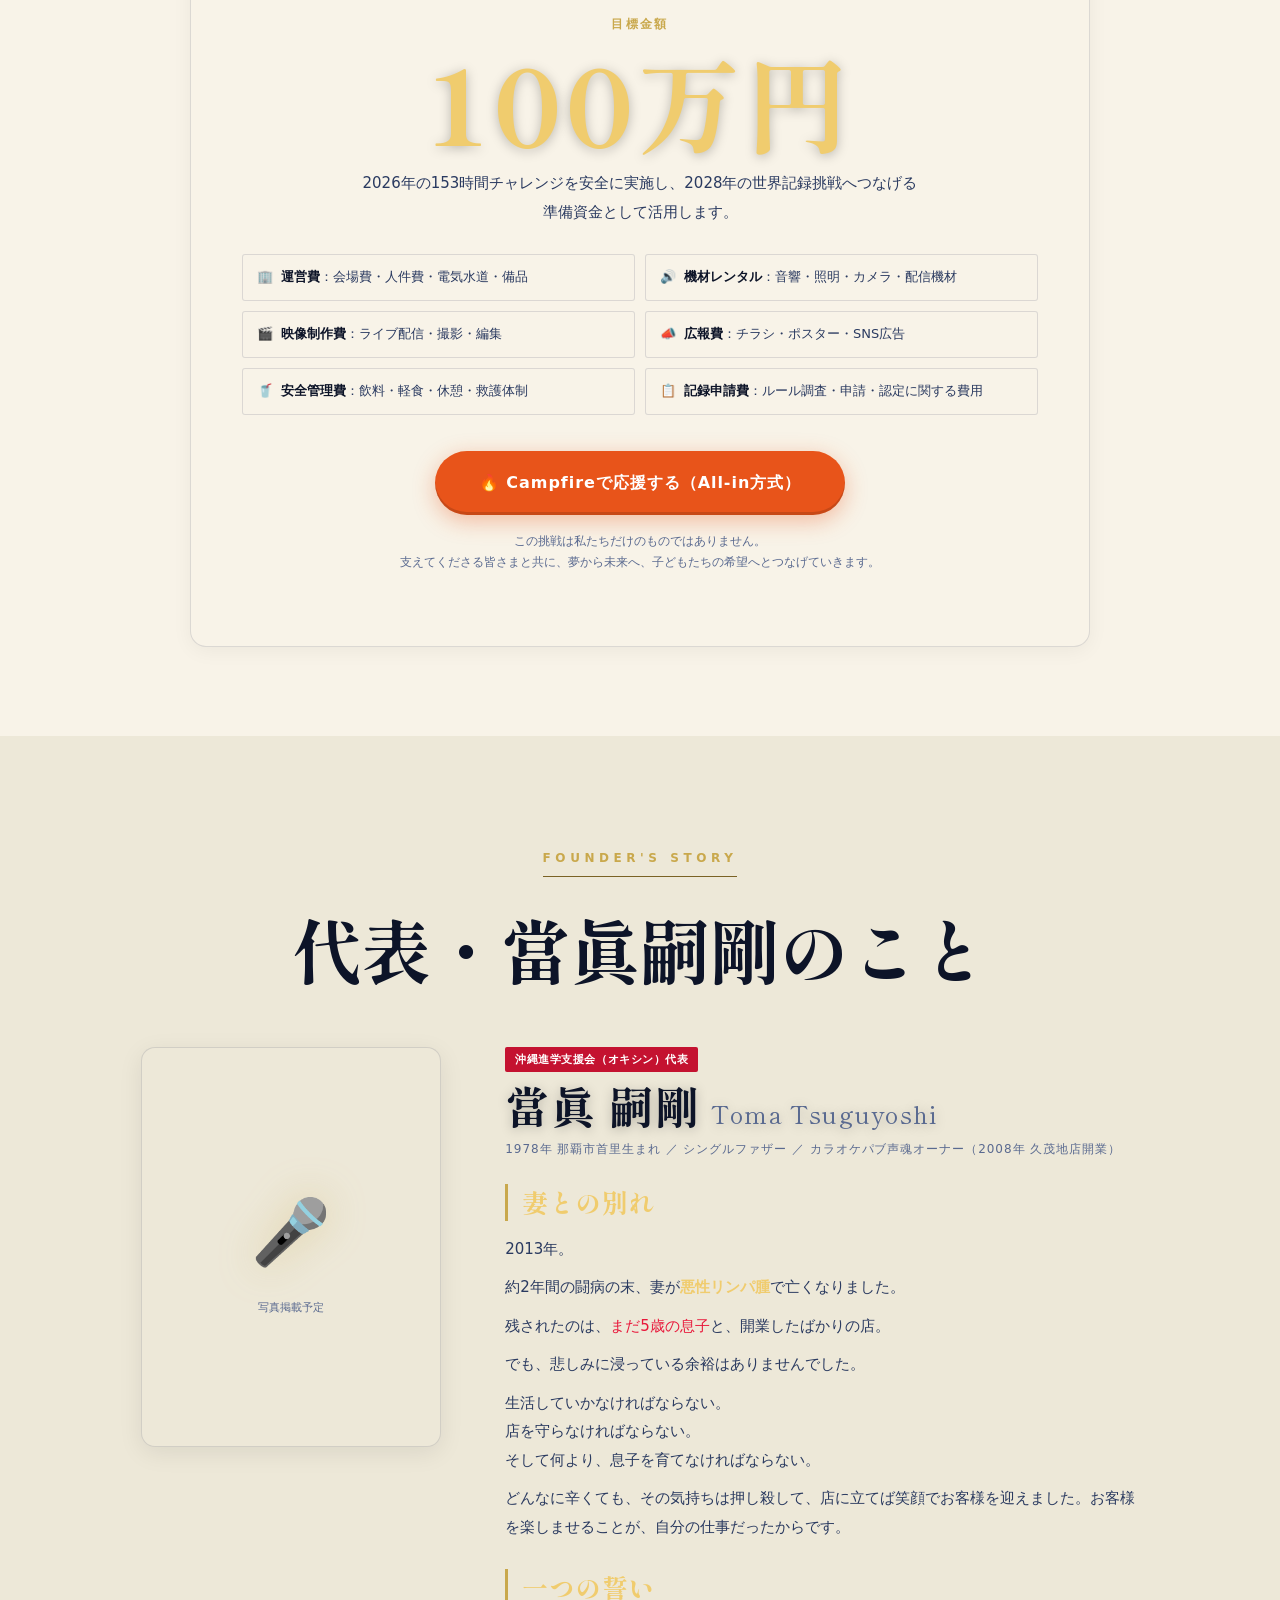
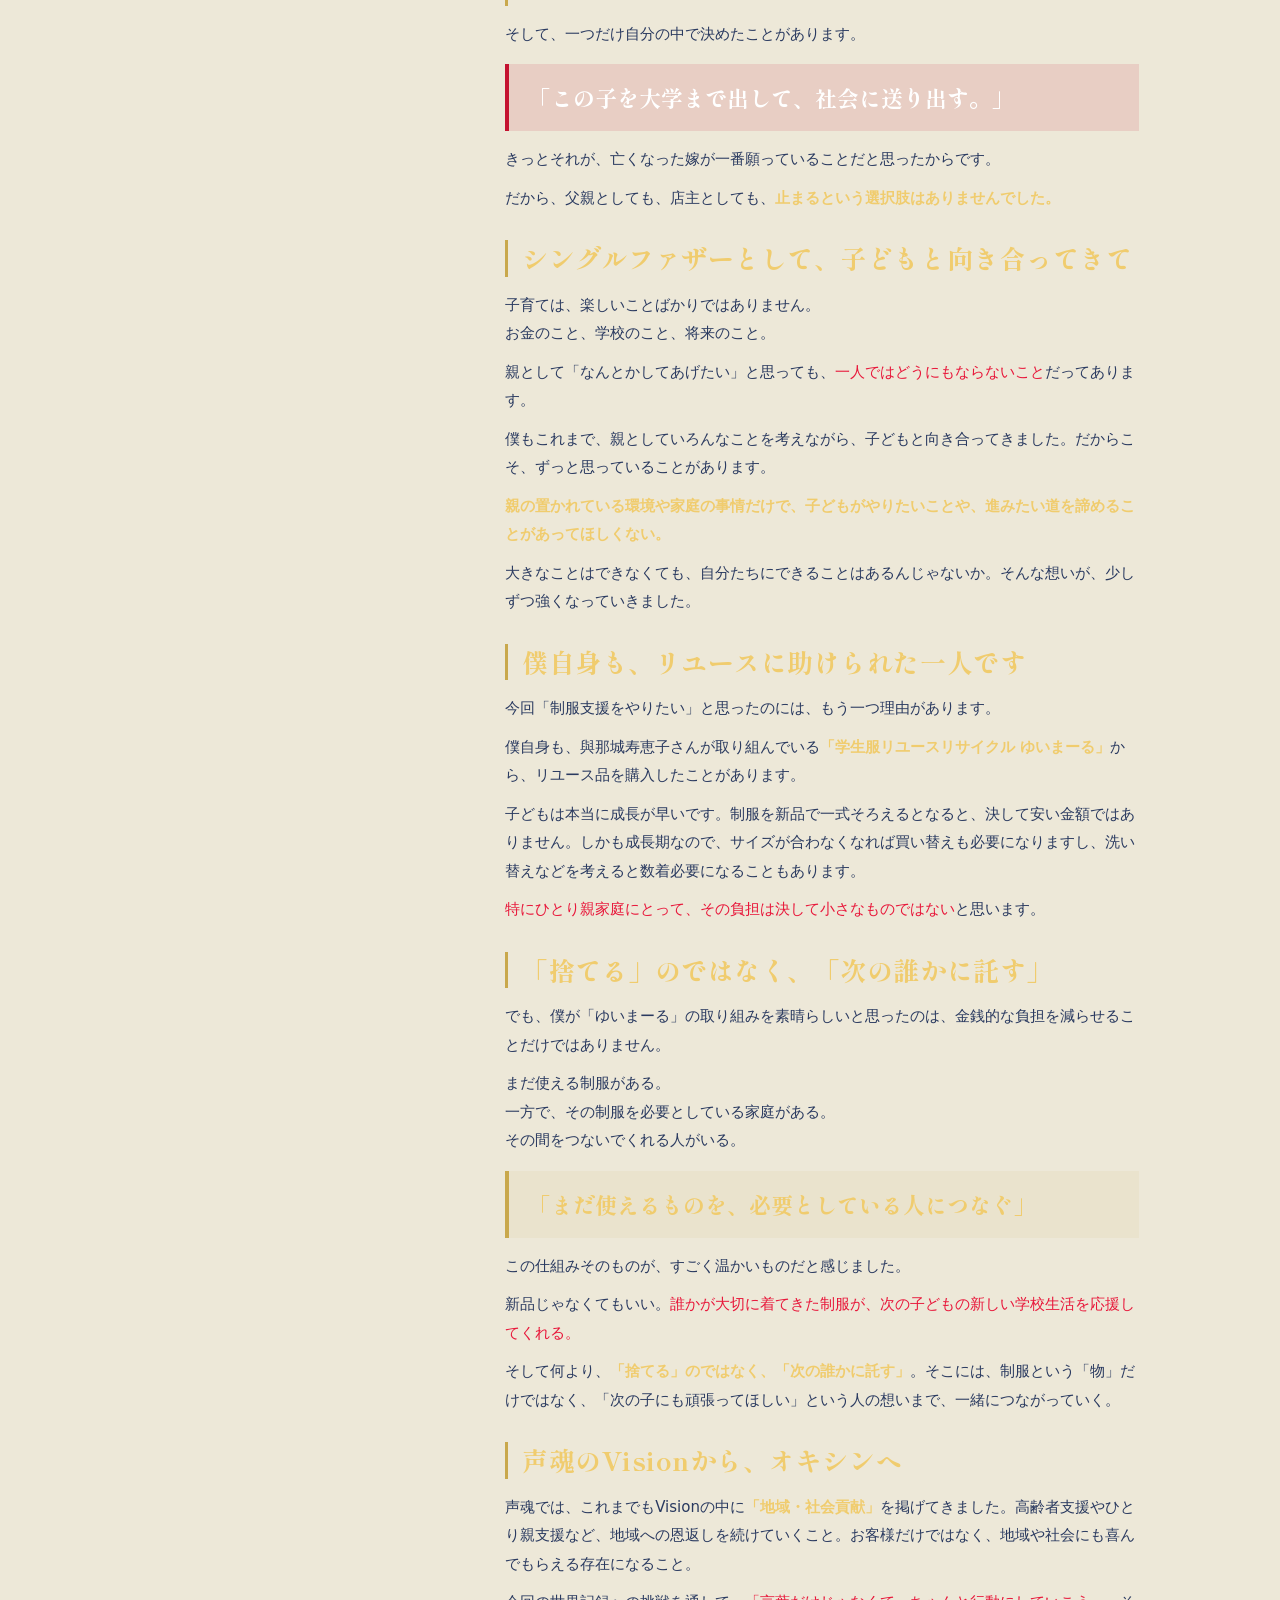
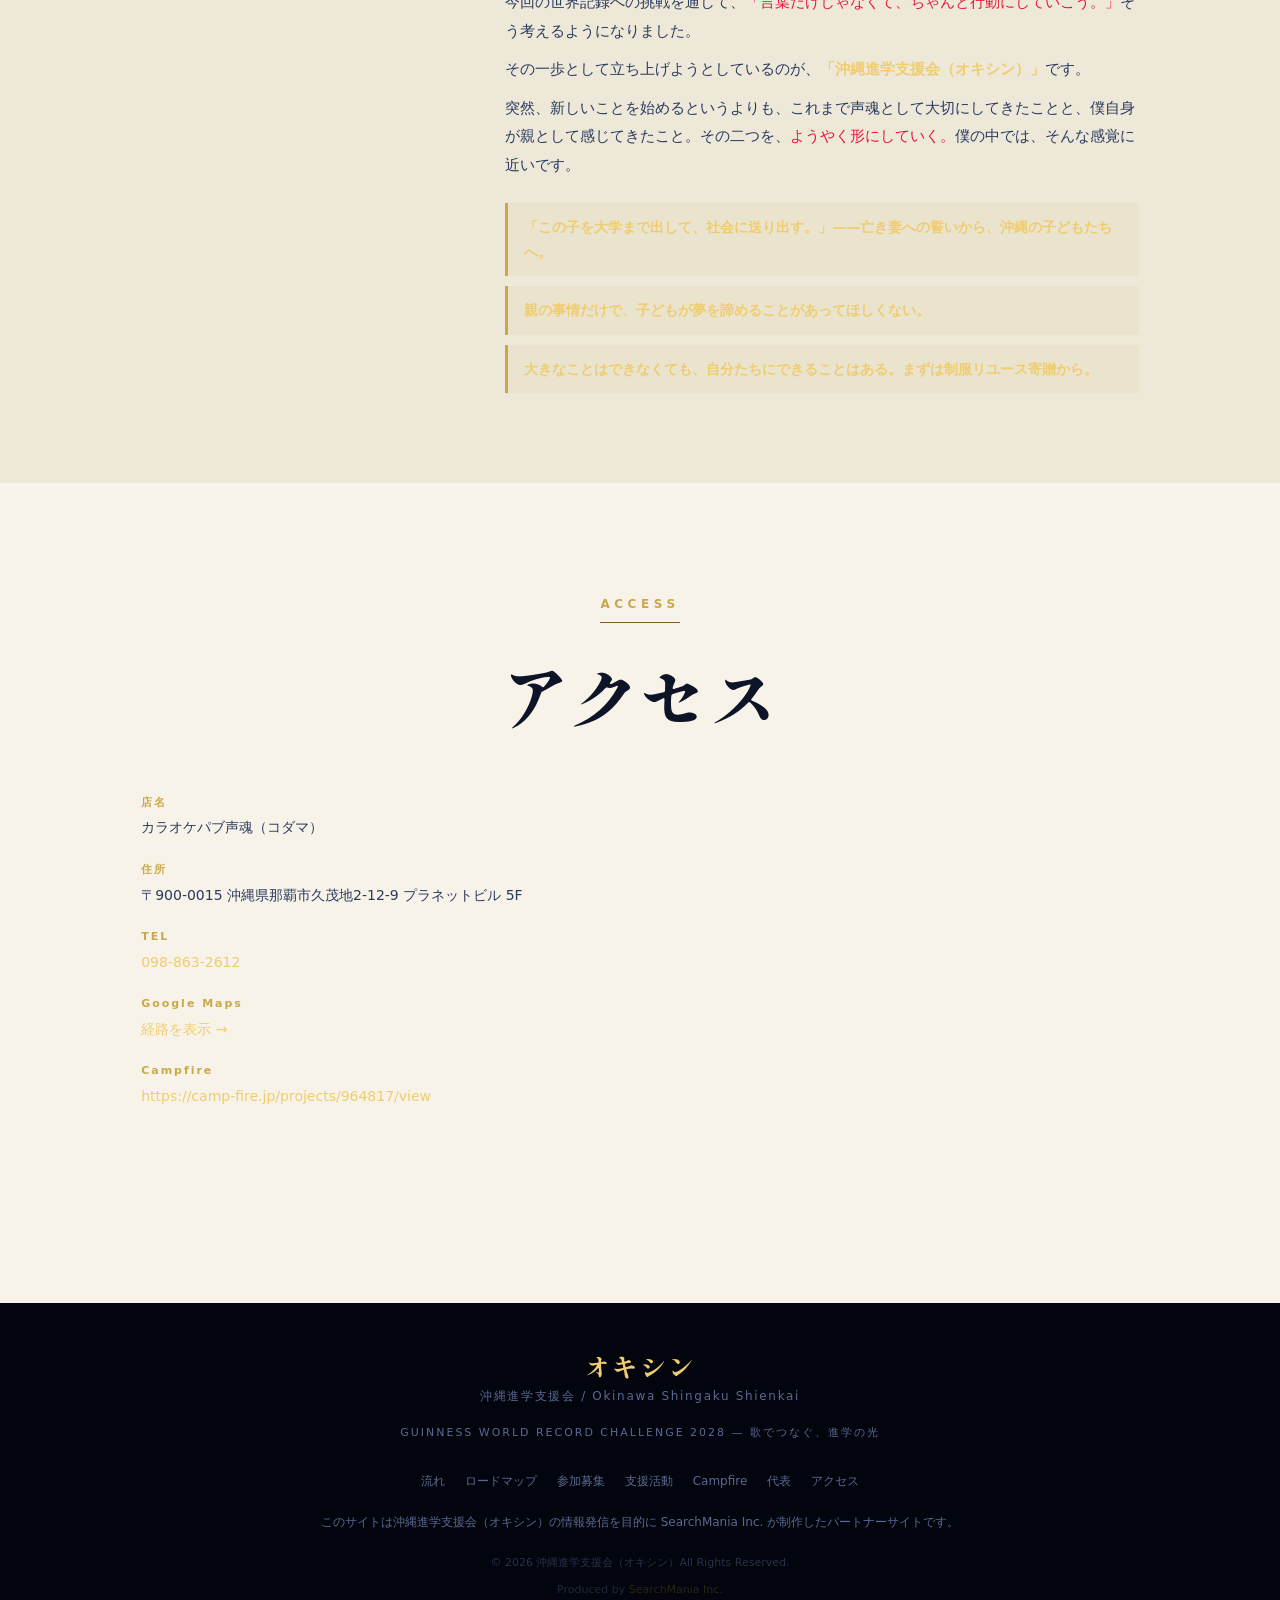
==== commit eefd8fa1: "fix: .charity-h の日本語改行を自然な位置に 「次の誰かに託す」が「次の誰|かに託す」で切れる問題: - word-break: keep-all 追加 - overflow-wrap:" ====
--- a/index.html
+++ b/index.html
@@ -411,8 +411,8 @@
     /* CHARITY */
     #charity { background: var(--bg); }
     .charity-grid { display: grid; grid-template-columns: 1fr 1fr; gap: 56px; align-items: start; }
-    .charity-h { font-family: var(--font-serif); font-size: clamp(20px,2.5vw,30px); font-weight: 900; line-height: 1.4; margin-bottom: 16px; }
-    .charity-h em { color: var(--red-lt); font-style: normal; }
+    .charity-h { font-family: var(--font-serif); font-size: clamp(20px,2.5vw,30px); font-weight: 900; line-height: 1.55; margin-bottom: 16px; word-break: keep-all; overflow-wrap: normal; text-wrap: balance; }
+    .charity-h em { color: var(--red-lt); font-style: normal; white-space: nowrap; }
     .charity-body p { font-size: 15px; color: var(--ink-s); line-height: 1.95; margin-bottom: 14px; }
     .c-steps { display: flex; flex-direction: column; gap: 2px; margin-top: 24px; }
     .c-step { display: flex; gap: 14px; align-items: flex-start; background: var(--bg2); border: 1px solid var(--line); padding: 16px 18px; }
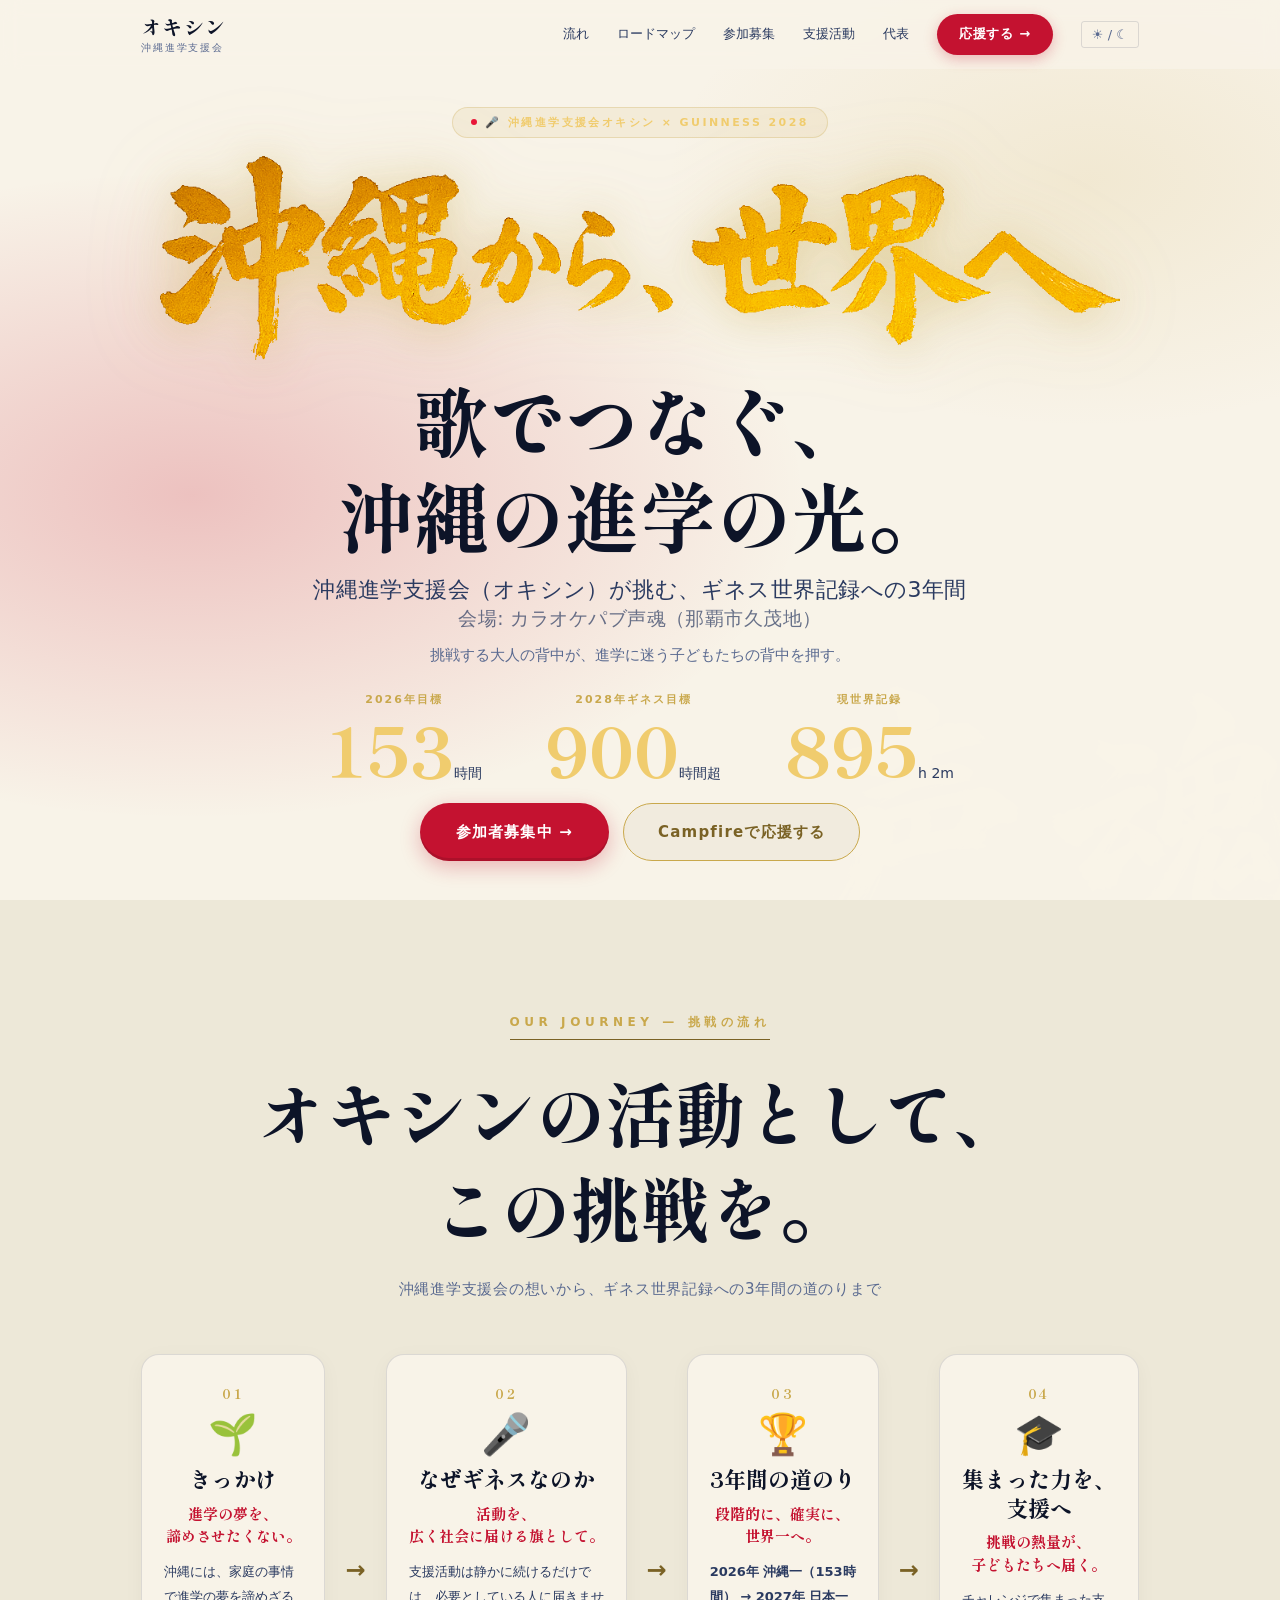
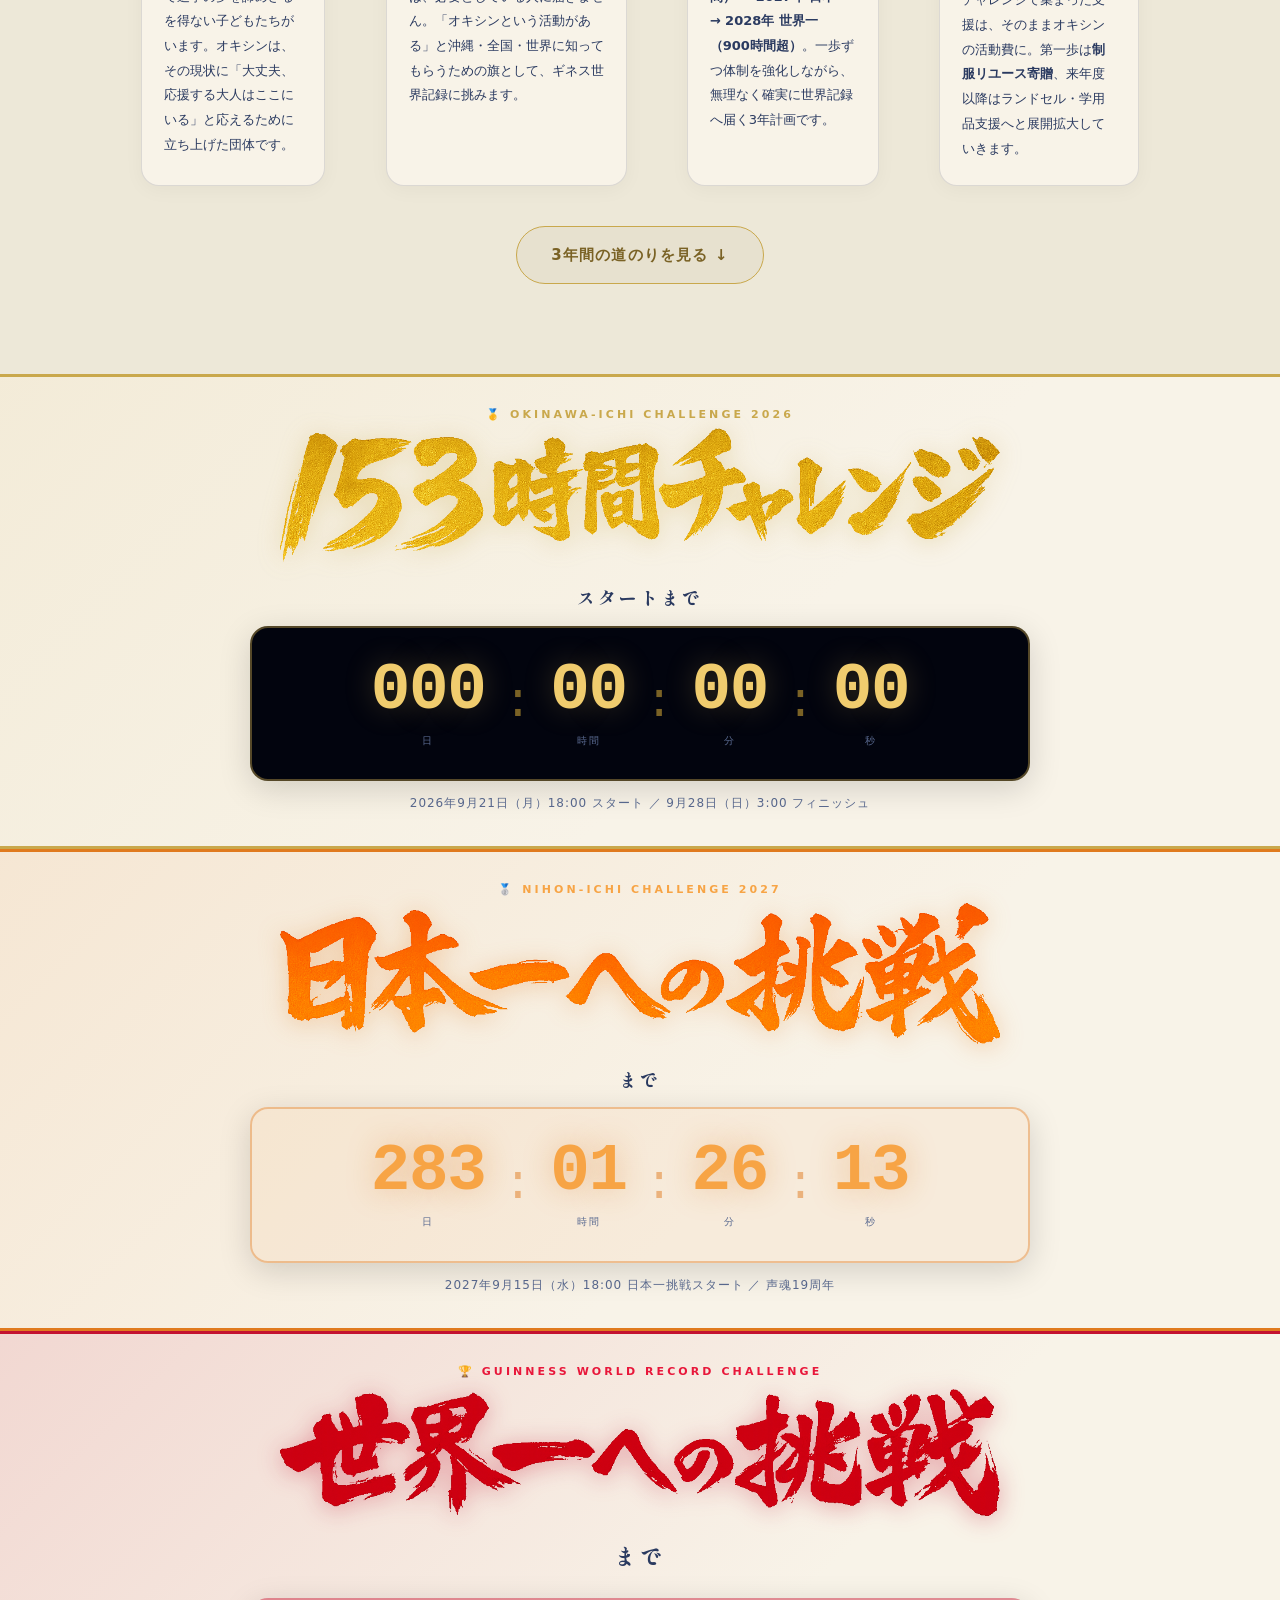
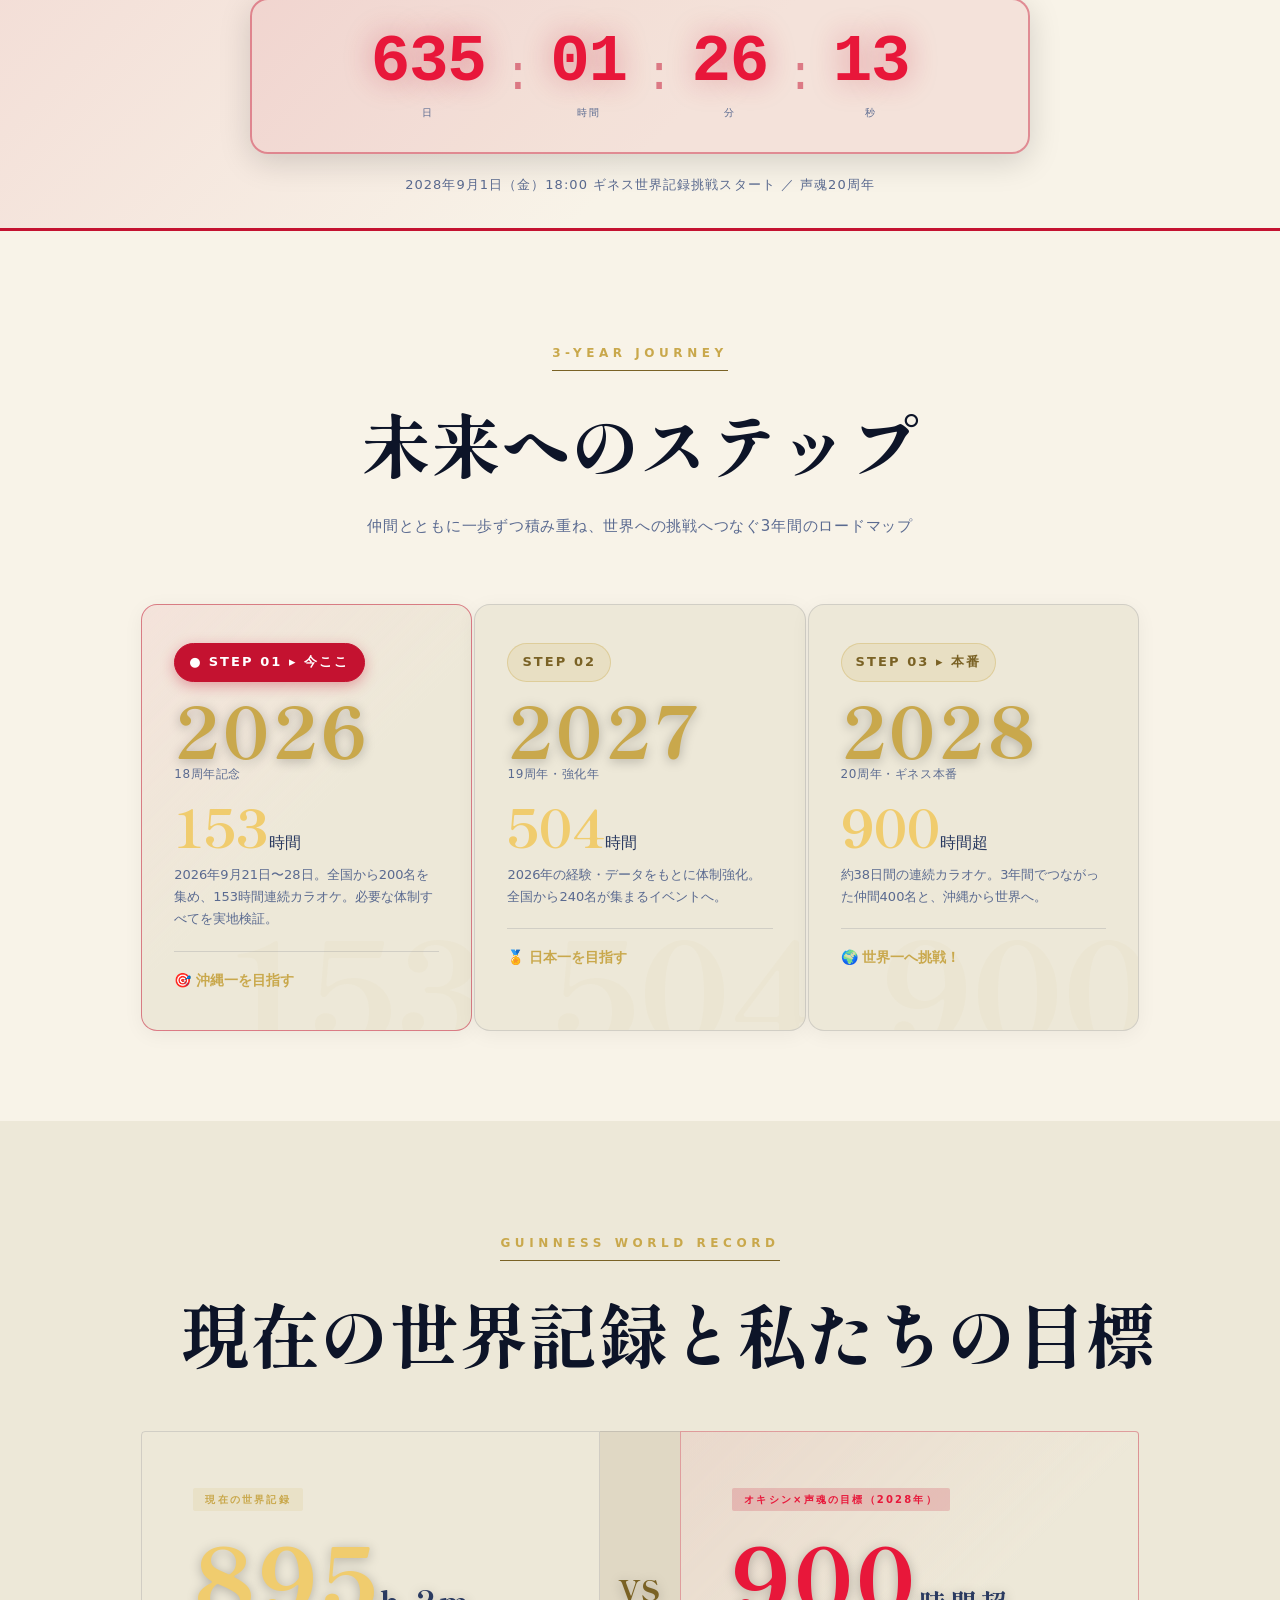
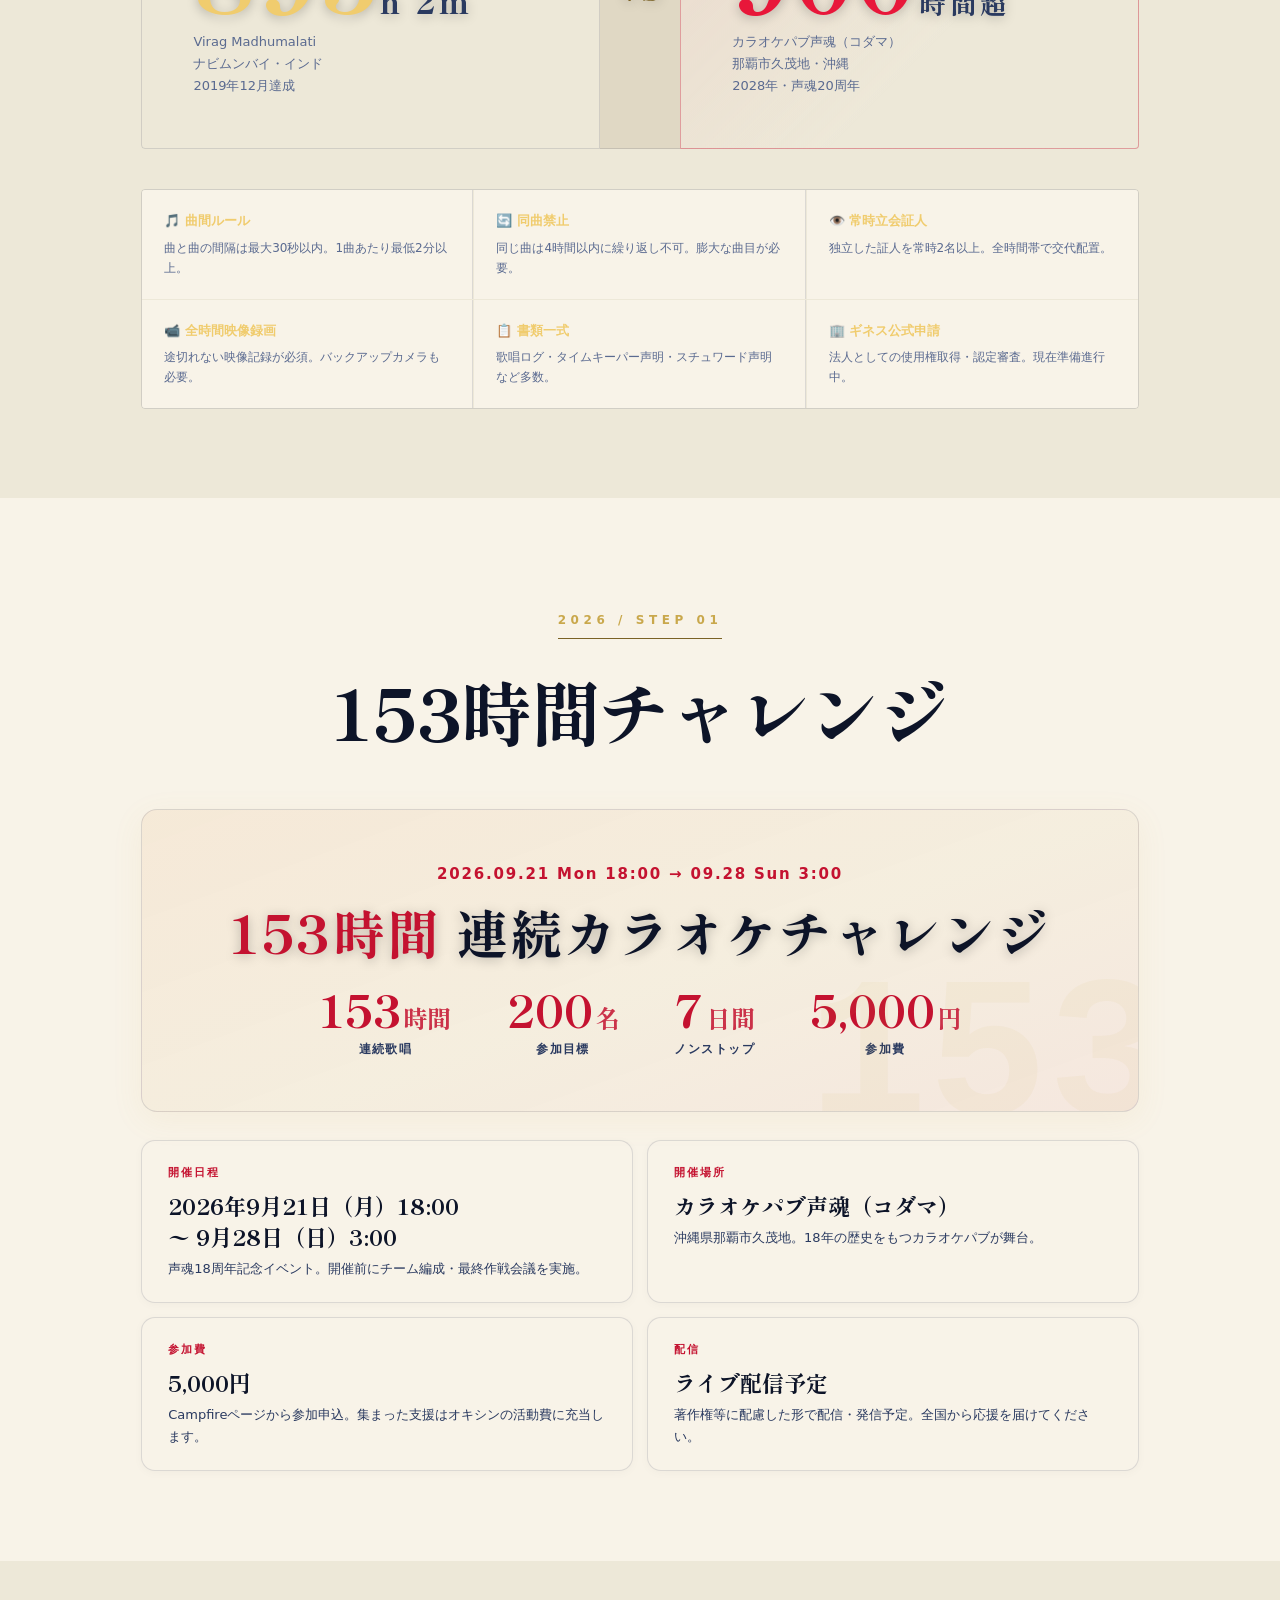
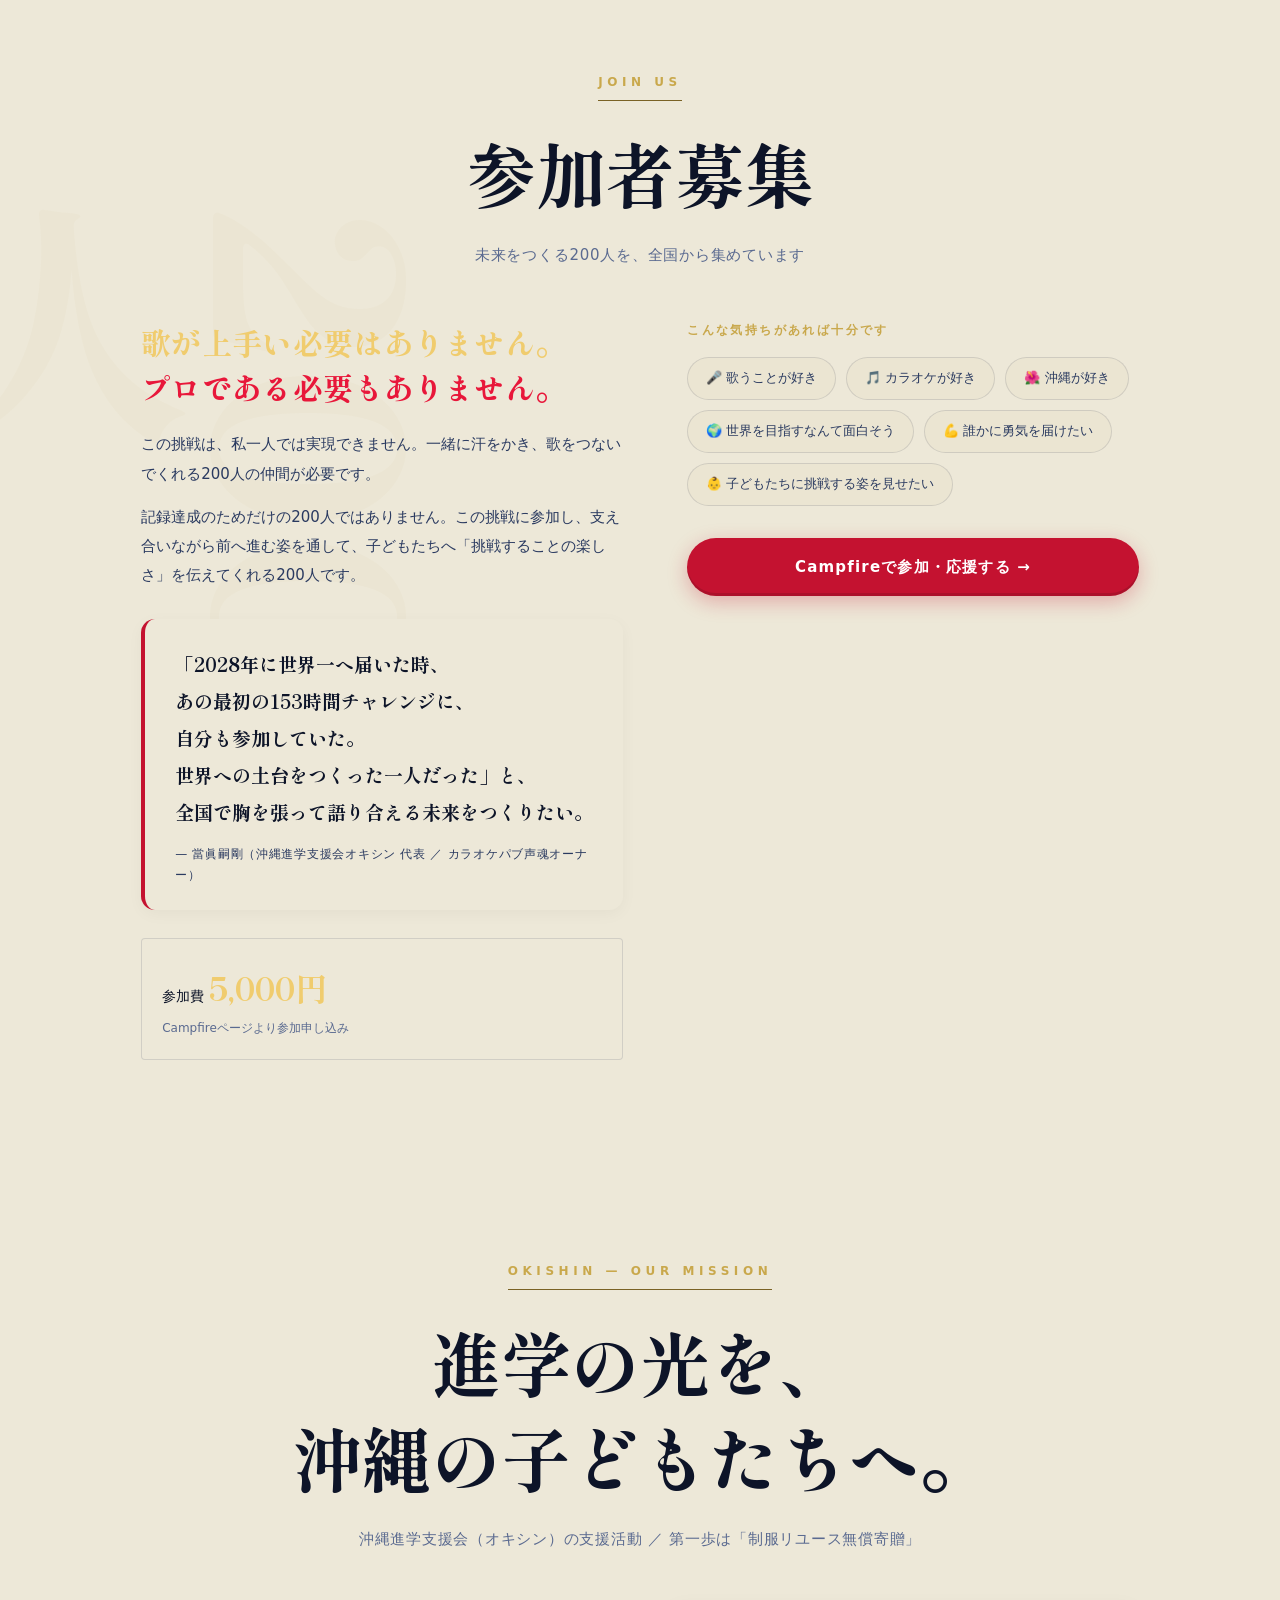
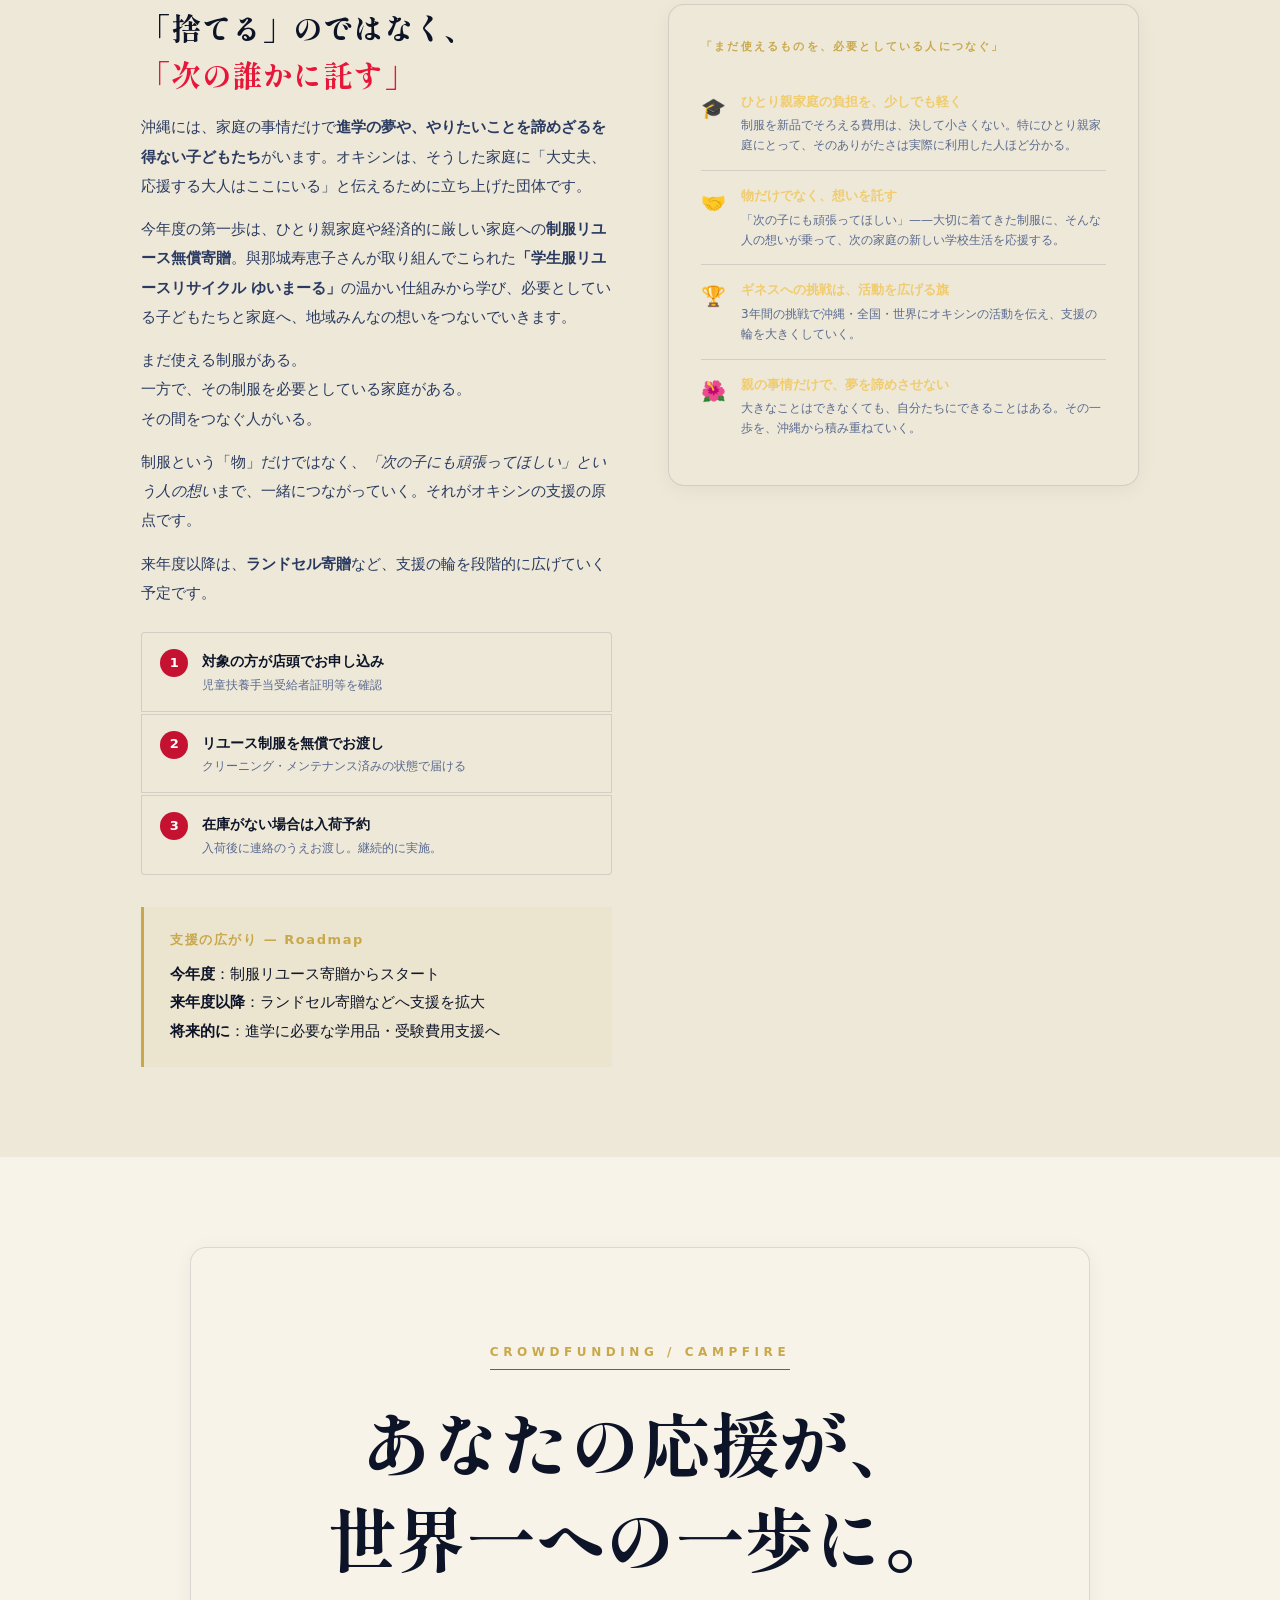
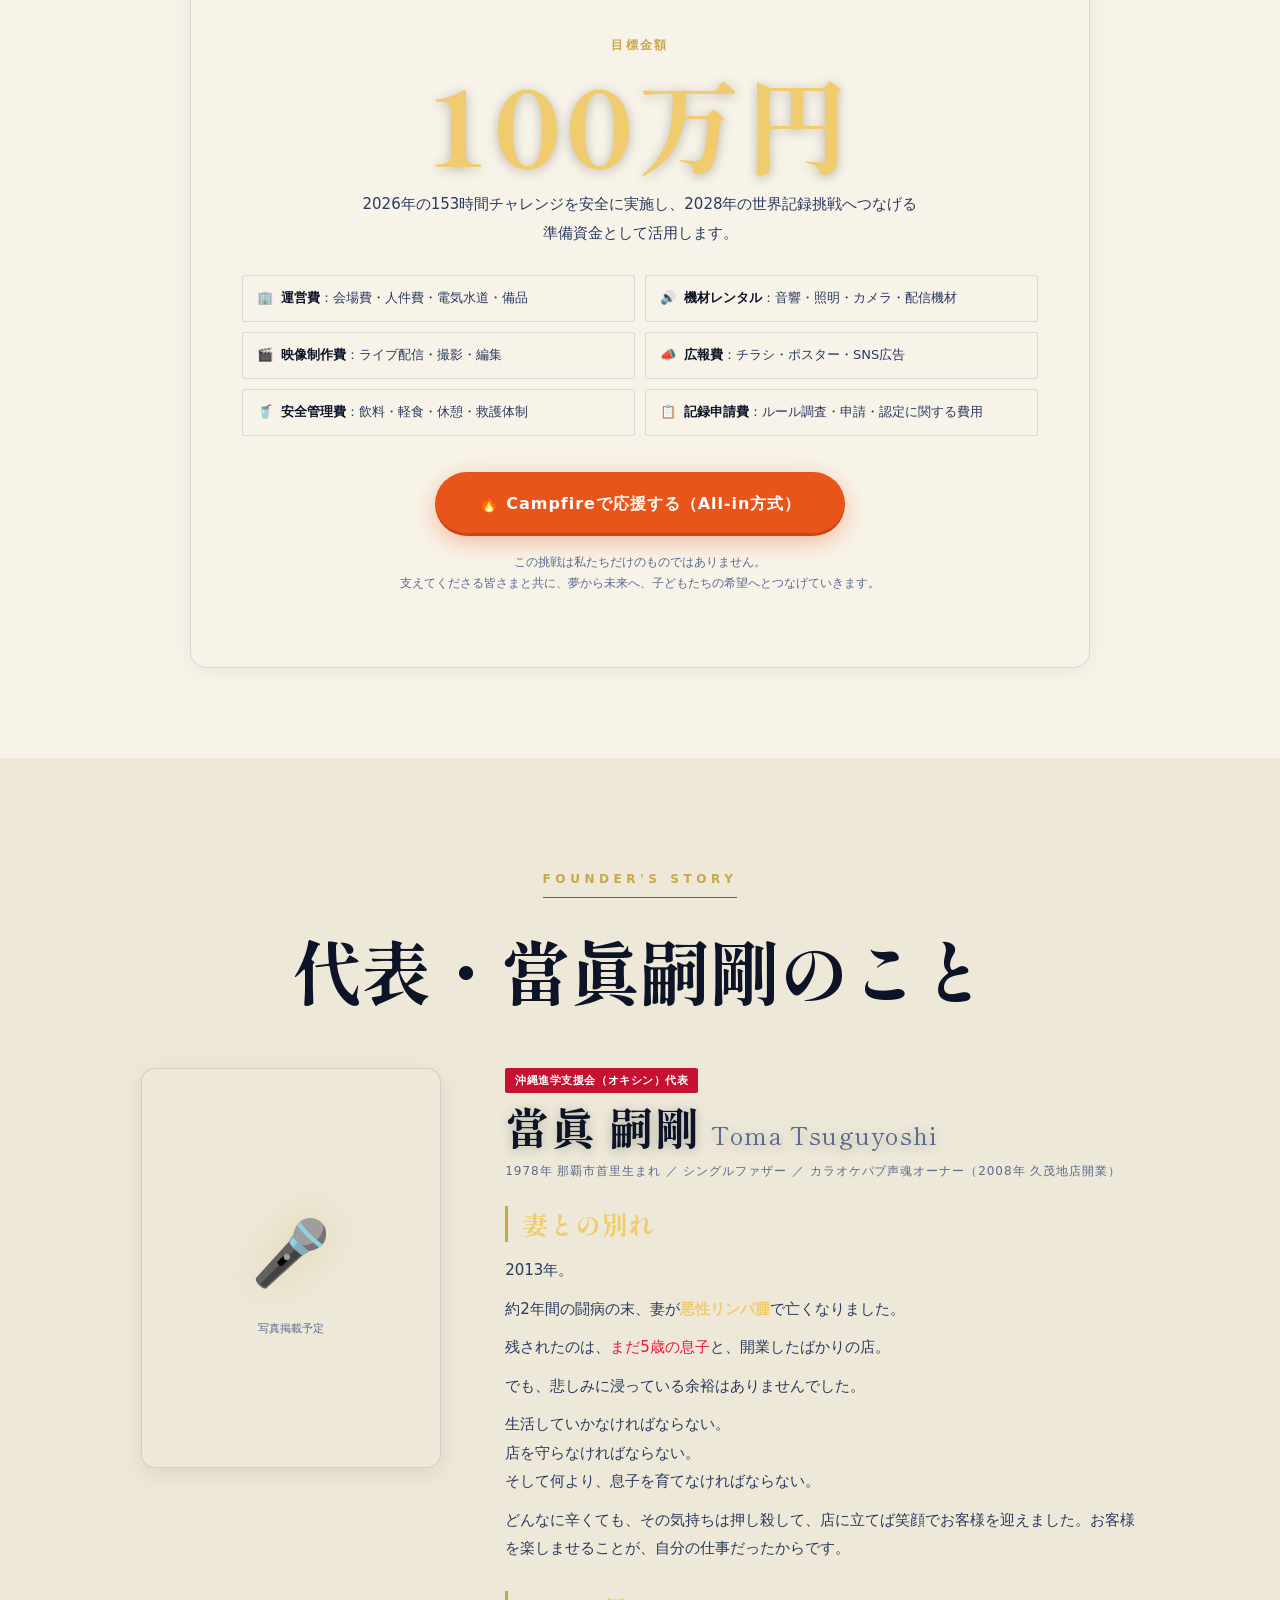
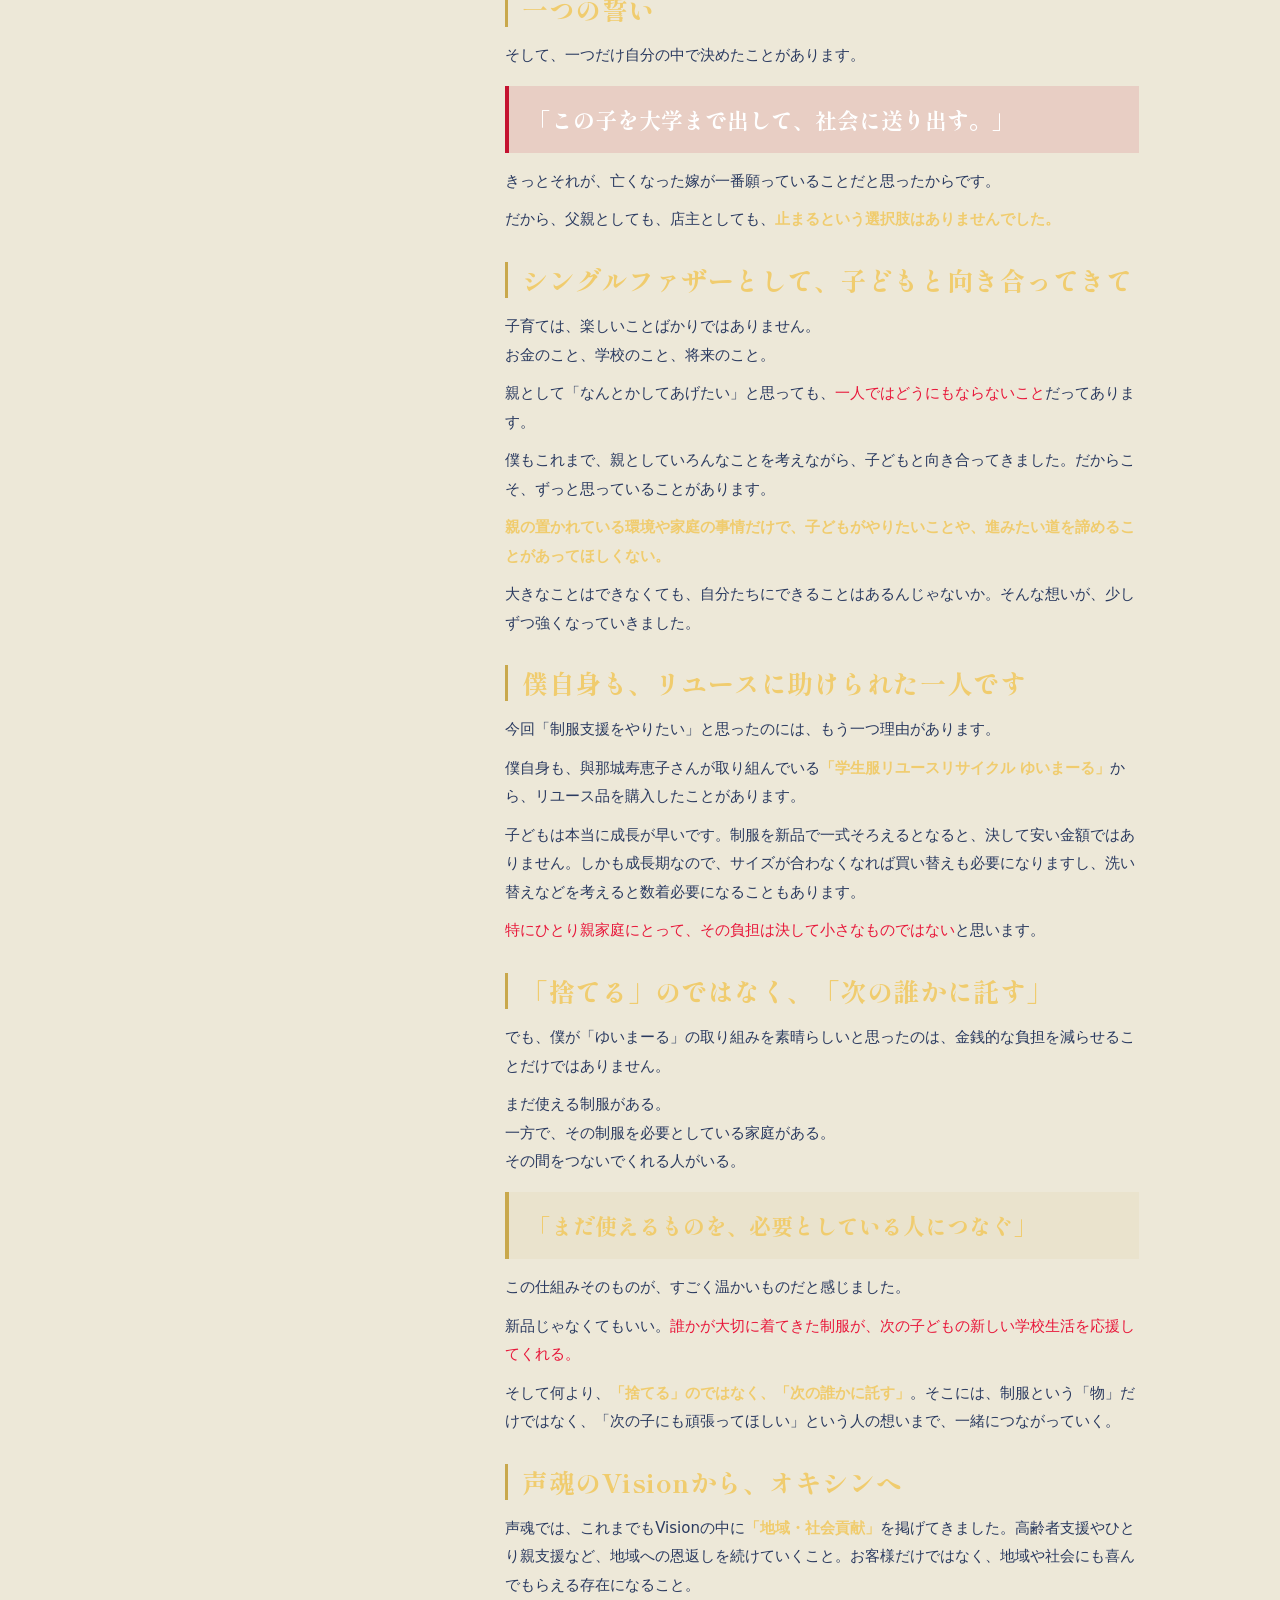
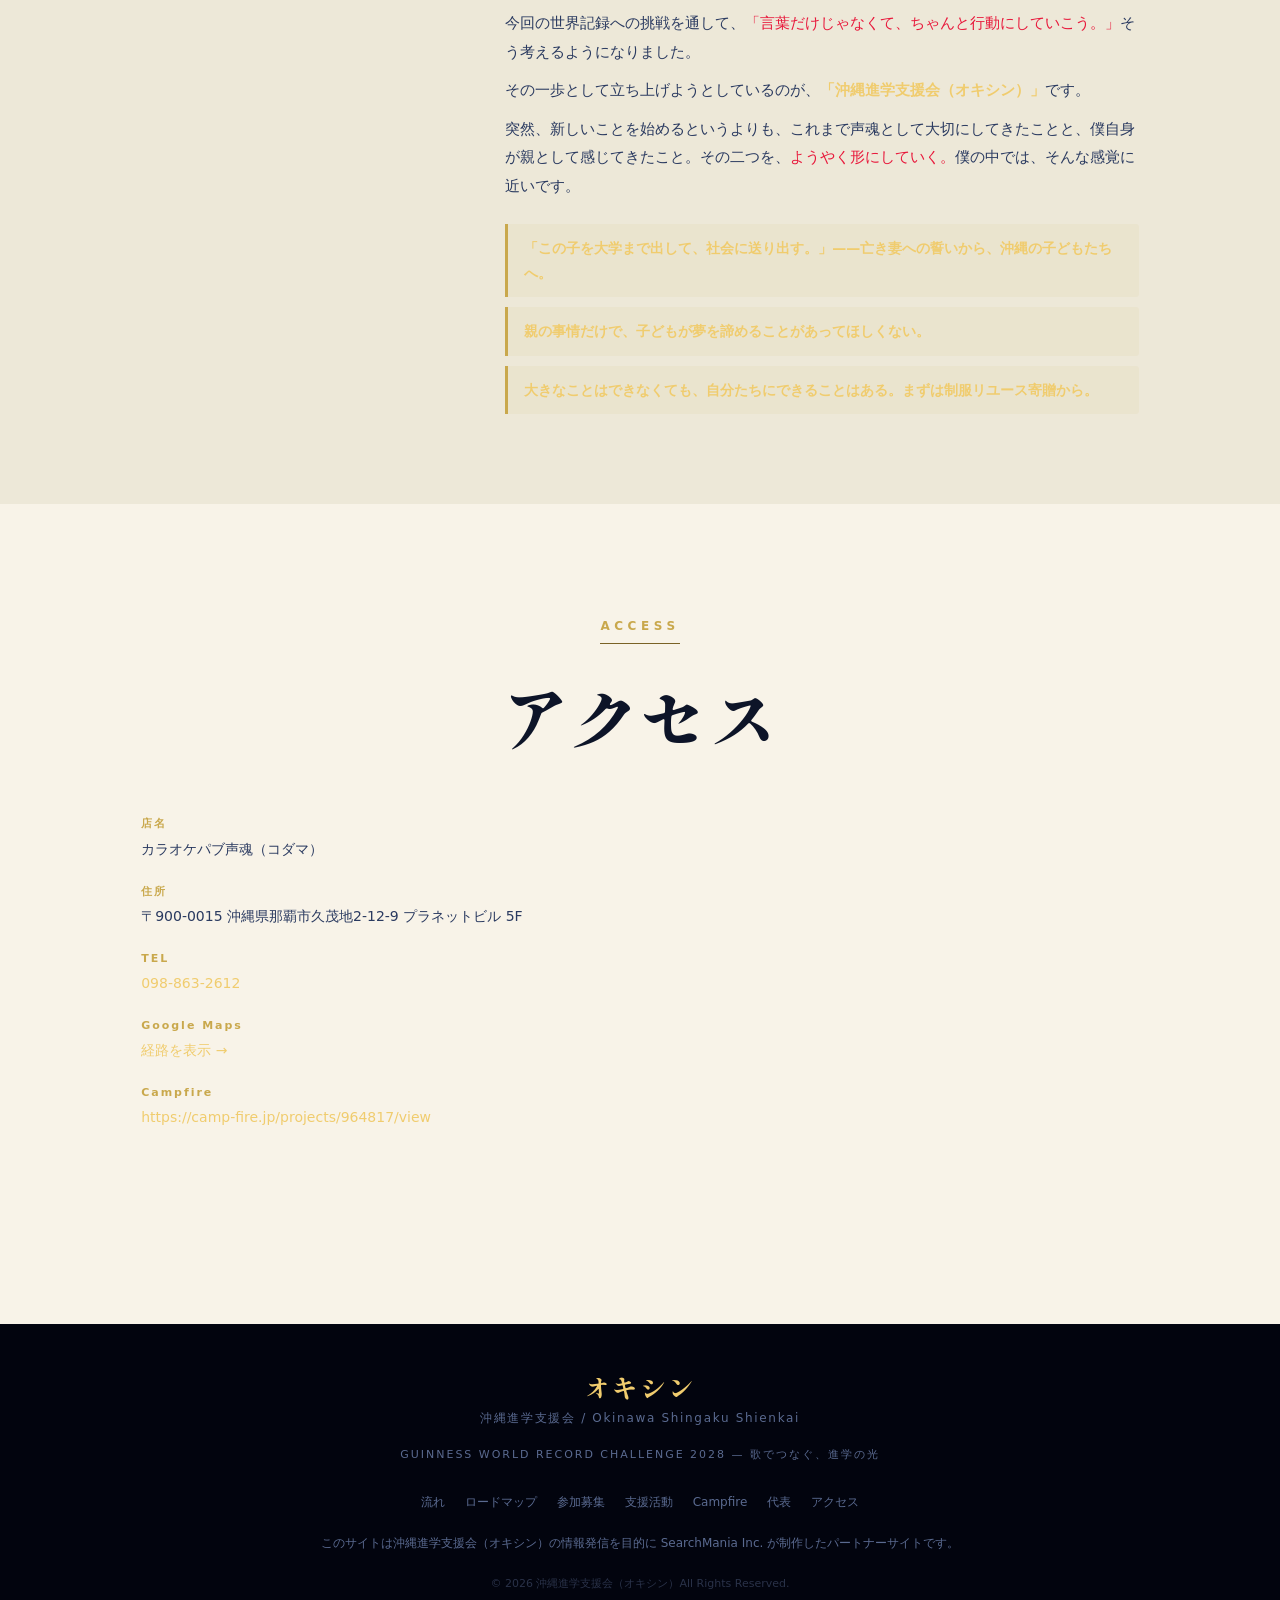
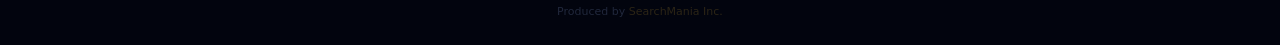
==== commit 3293abbc: "fix: カンパ記載削除 + STEP バッジ視認性大幅UP - ev-card「参加費」の文言変更 (未確定のカンパ記載削除)   旧: チャリティ歌唱「1曲100円カンパ」も企画中。カンパ分は全額" ====
--- a/index.html
+++ b/index.html
@@ -338,8 +338,31 @@
     .rm-card:hover { border-color: rgba(201,168,76,.35); }
     .rm-card.active { border-color: rgba(196,18,48,.5); background: linear-gradient(135deg,rgba(196,18,48,.07) 0%,var(--bg2) 50%); }
     .rm-phantom { position: absolute; right: -16px; bottom: -24px; font-family: var(--font-serif); font-size: 140px; font-weight: 900; color: rgba(201,168,76,.04); line-height: 1; pointer-events: none; }
-    .rm-badge { font-size: 10px; letter-spacing: .22em; font-weight: 700; color: var(--ink-m); font-family: var(--font-sans); }
-    .rm-badge.now { color: var(--red-lt); }
+    .rm-badge {
+      display: inline-block;
+      font-size: 13px;
+      letter-spacing: .16em;
+      font-weight: 900;
+      color: var(--gold-dk);
+      font-family: var(--font-sans);
+      background: rgba(201,168,76,.14);
+      padding: 7px 14px;
+      border-radius: 999px;
+      border: 1px solid rgba(201,168,76,.35);
+    }
+    .rm-badge.now {
+      color: #fff;
+      background: var(--red);
+      border-color: var(--red);
+      box-shadow: 0 4px 14px rgba(196,18,48,.35);
+    }
+    .rm-badge.now::before {
+      content: '●';
+      display: inline-block;
+      margin-right: 6px;
+      color: #fff;
+      animation: blink 1.4s ease-in-out infinite;
+    }
     .rm-year { font-family: var(--font-serif); font-size: clamp(52px,5.5vw,80px); font-weight: 900; color: var(--gold); line-height: 1; margin: 10px 0 2px; }
     .rm-aniv { font-size: 12px; color: var(--ink-m); letter-spacing: .05em; margin-bottom: 16px; }
     .rm-hours { font-family: var(--font-serif); font-size: clamp(36px,4vw,56px); font-weight: 900; line-height: 1; color: var(--gold-lt); }
@@ -996,7 +1019,7 @@
       <div class="ev-card">
         <h3>参加費</h3>
         <div class="val">5,000円</div>
-        <p>チャリティ歌唱「1曲100円カンパ」も企画中。カンパ分は全額寄付。</p>
+        <p>Campfireページから参加申込。集まった支援はオキシンの活動費に充当します。</p>
       </div>
       <div class="ev-card">
         <h3>配信</h3>
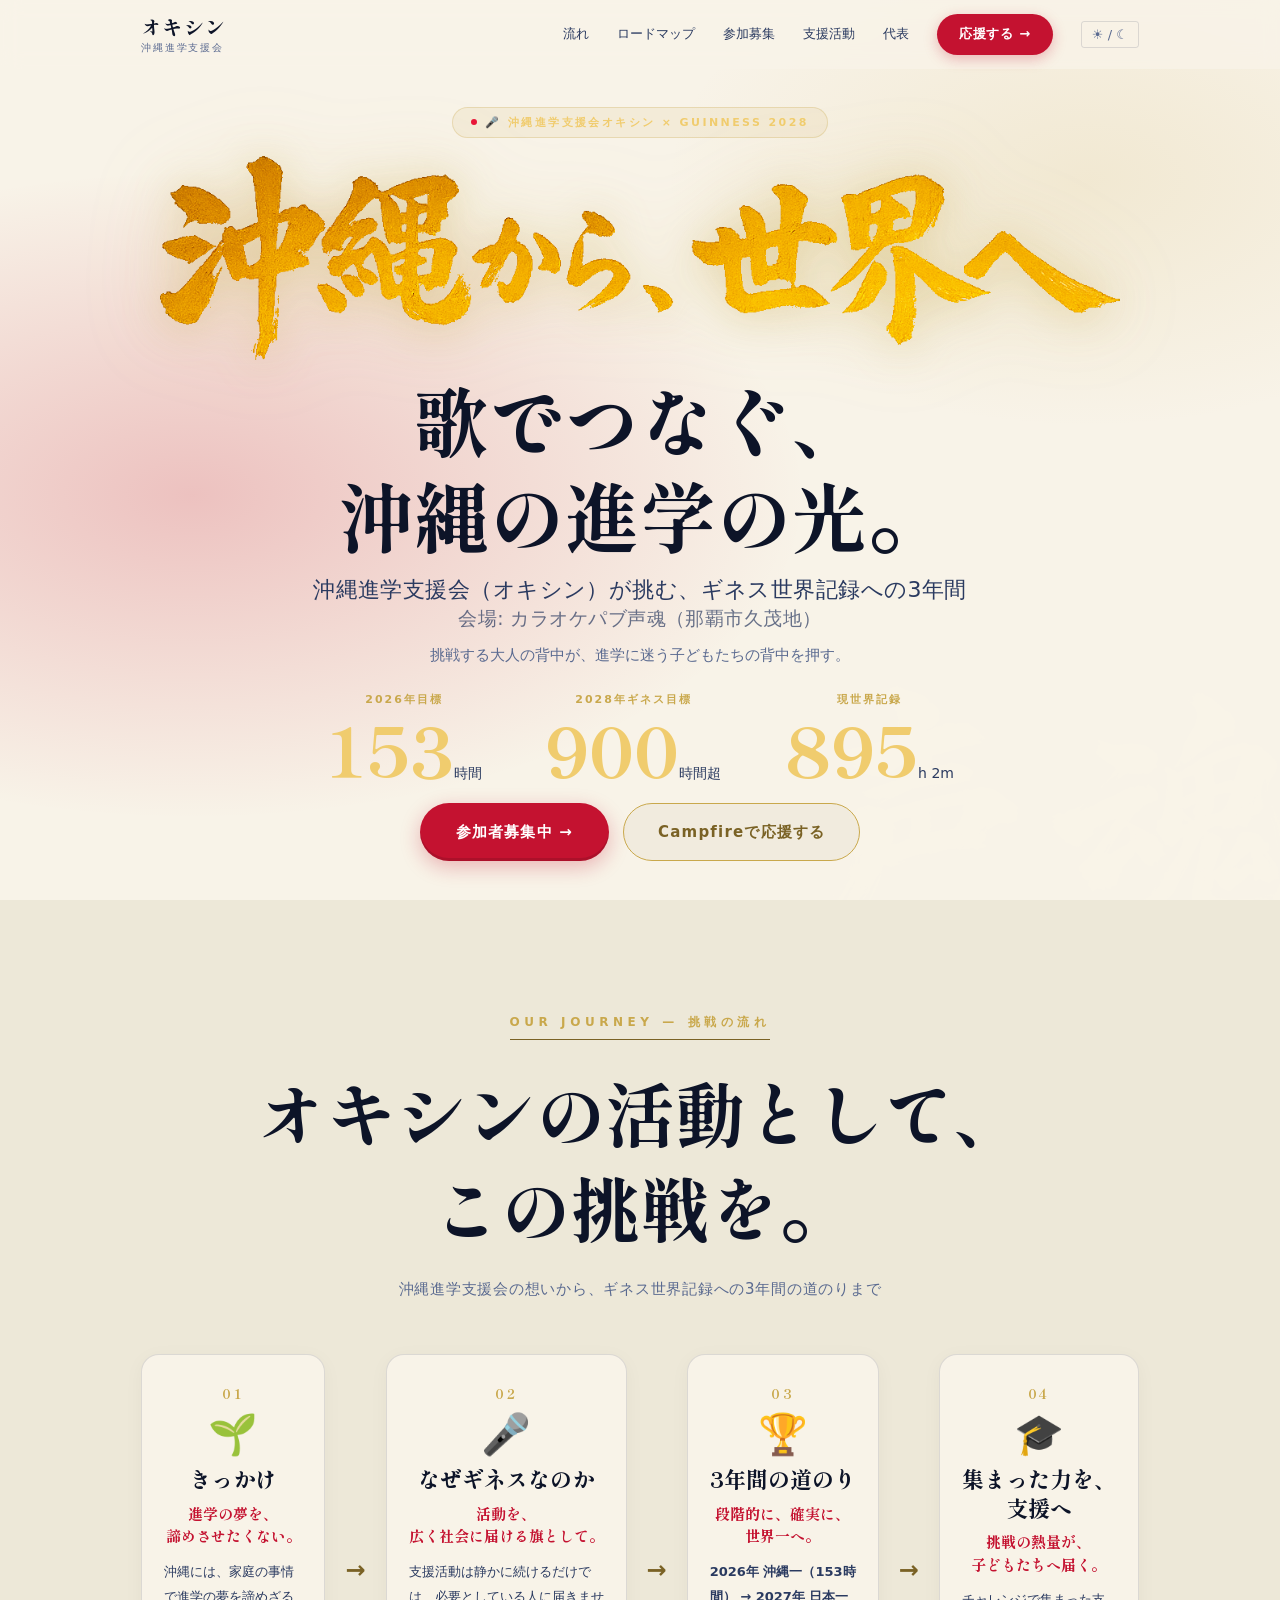
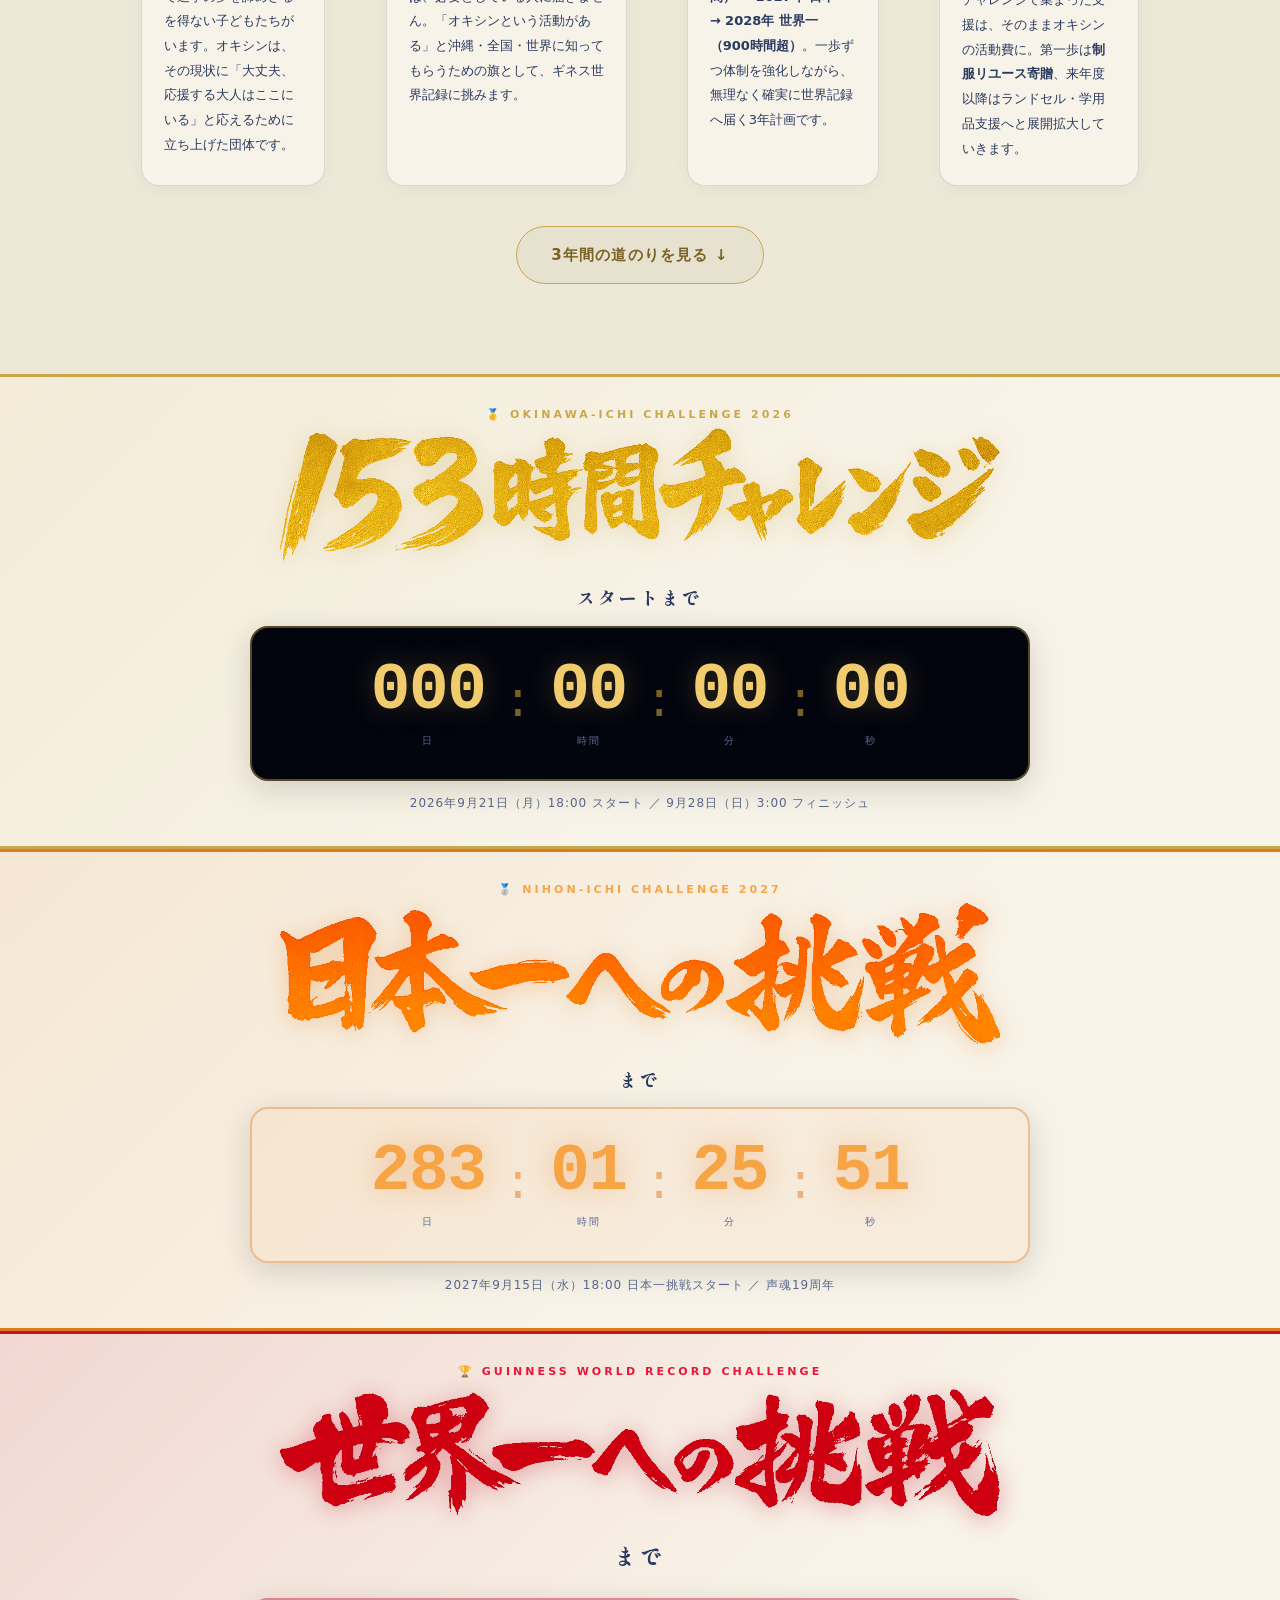
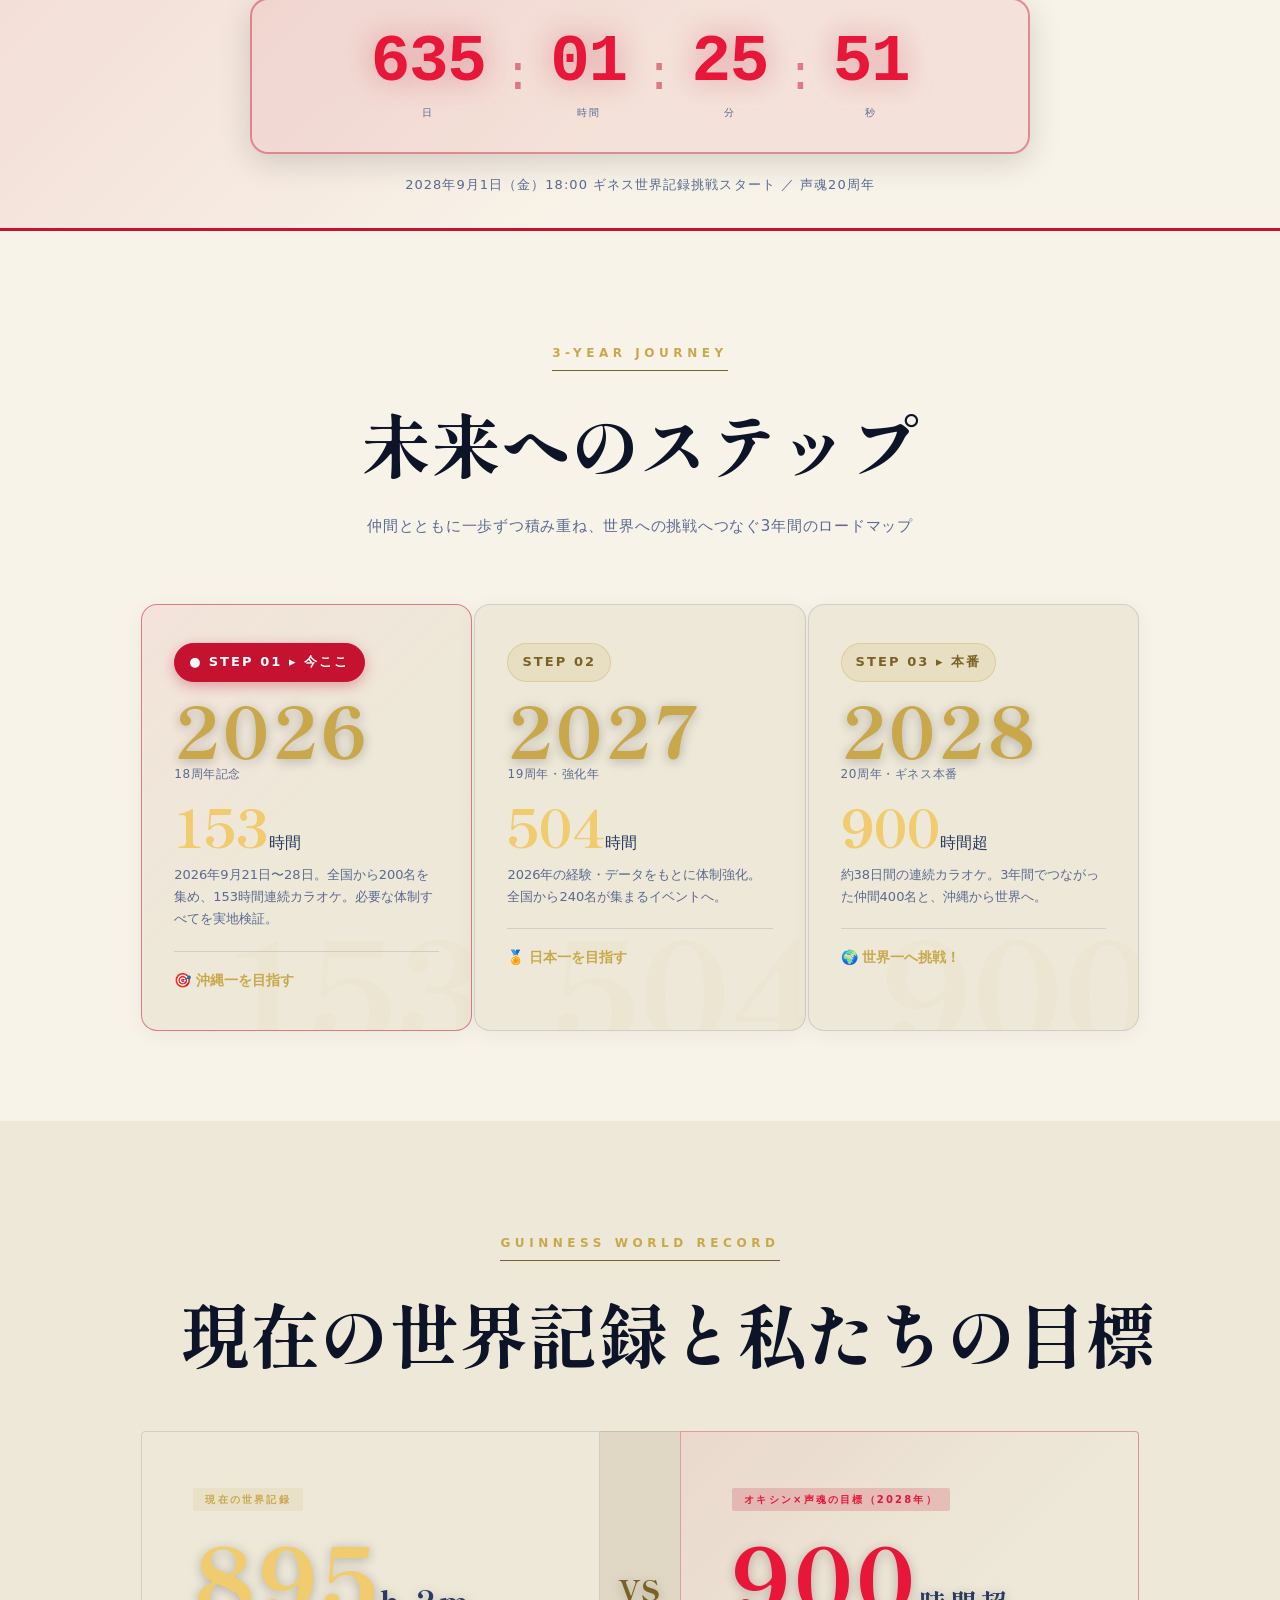
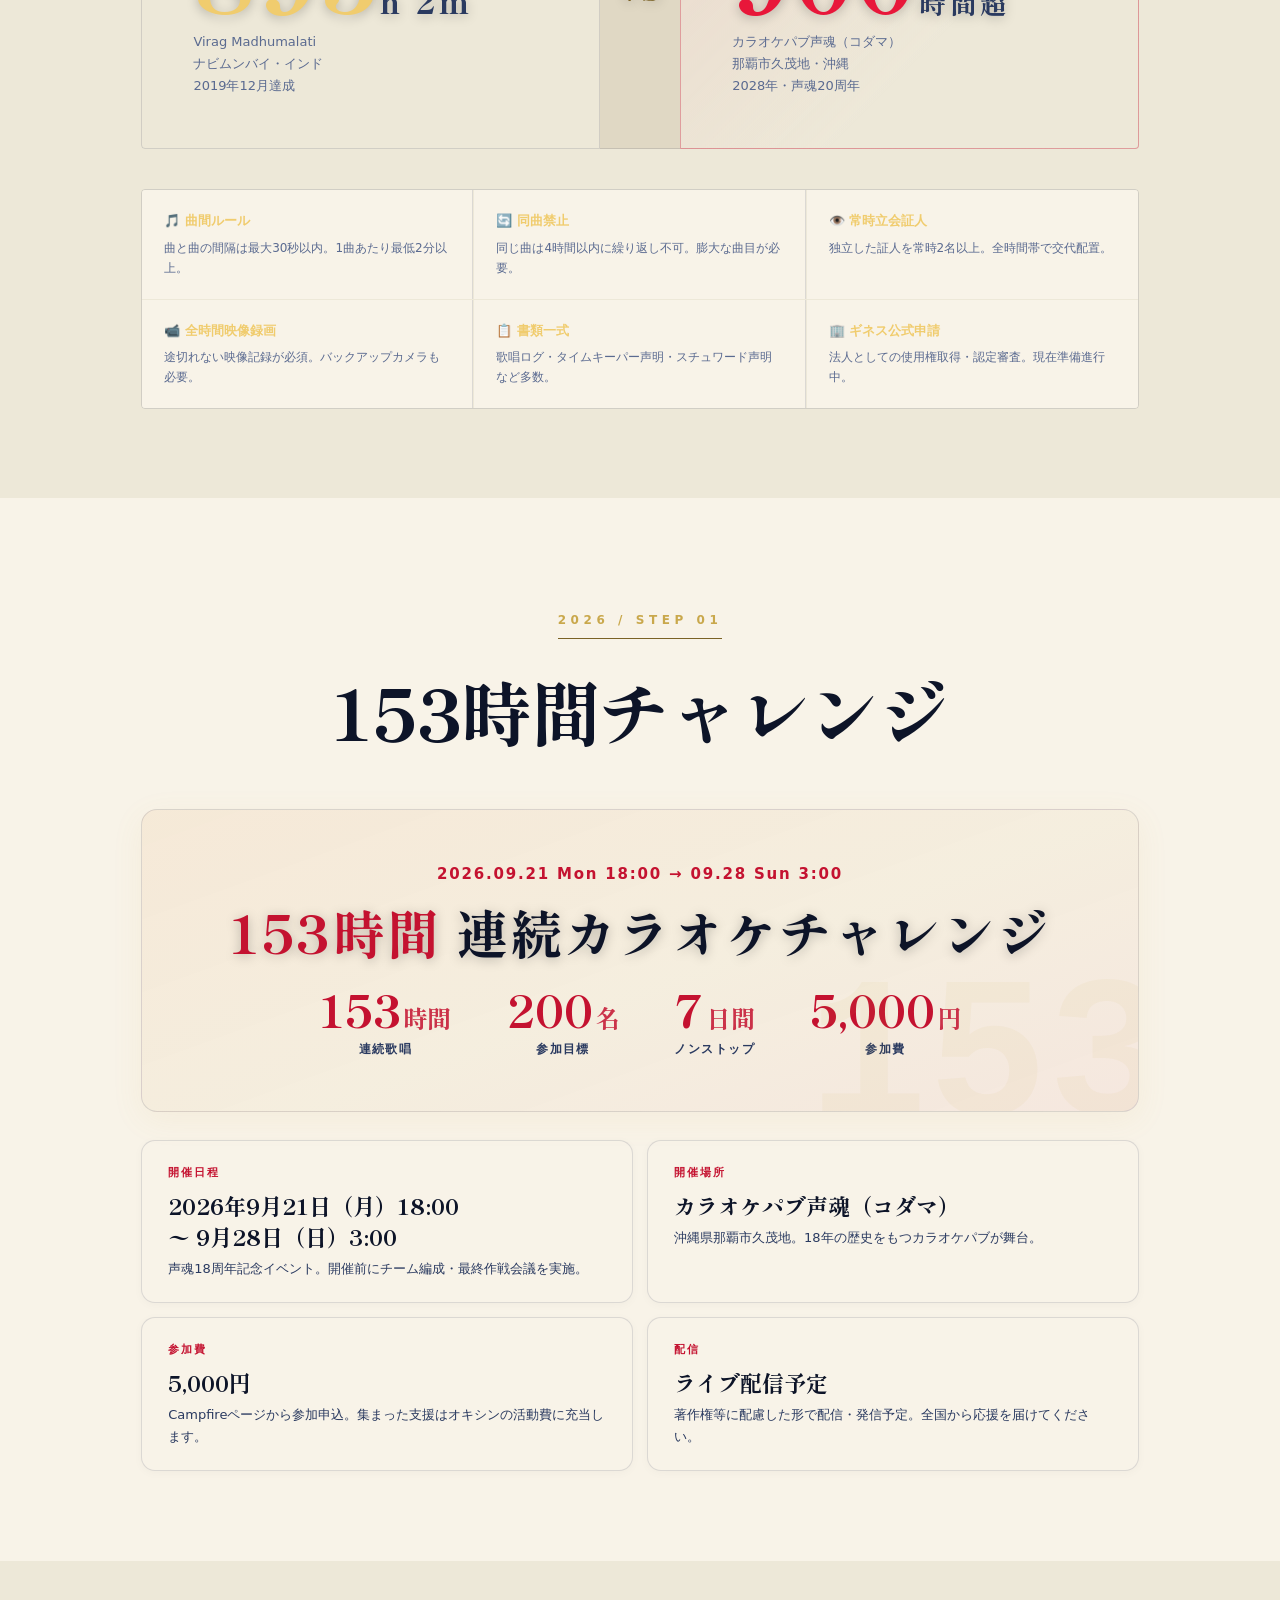
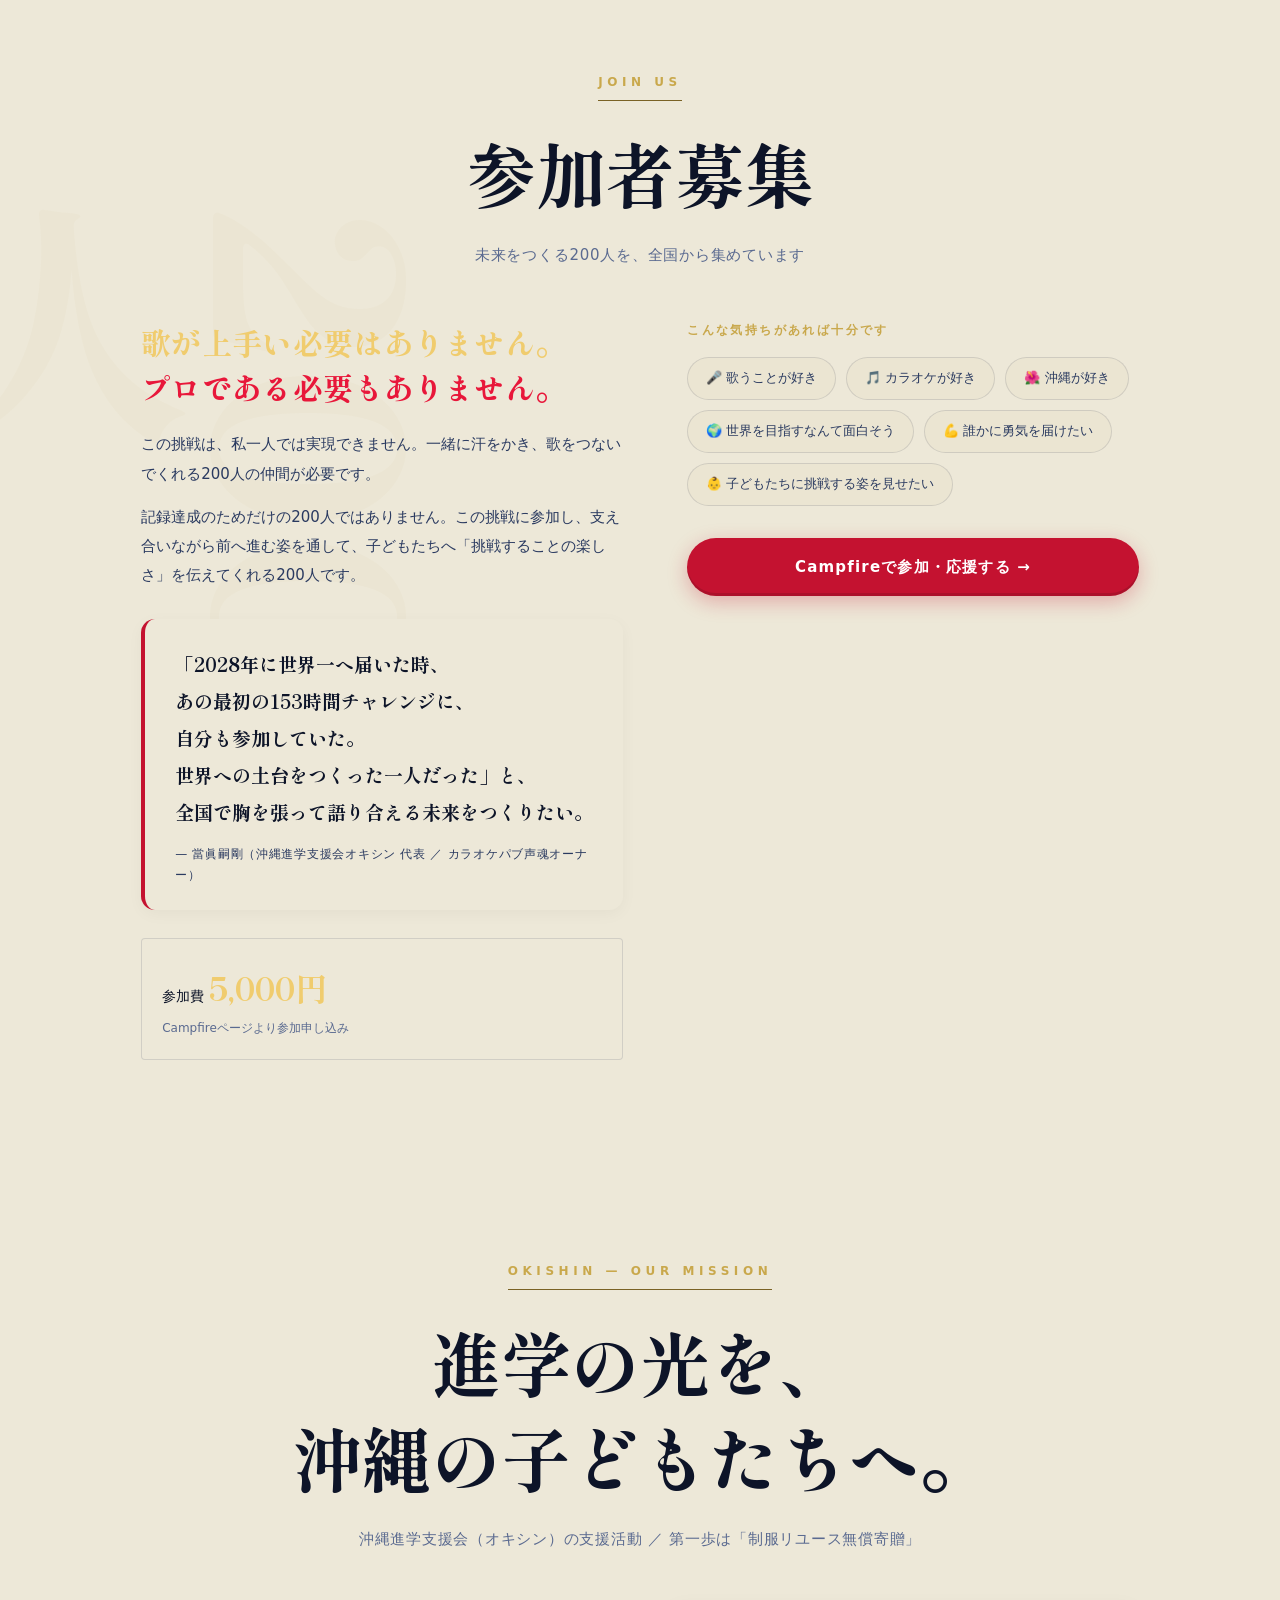
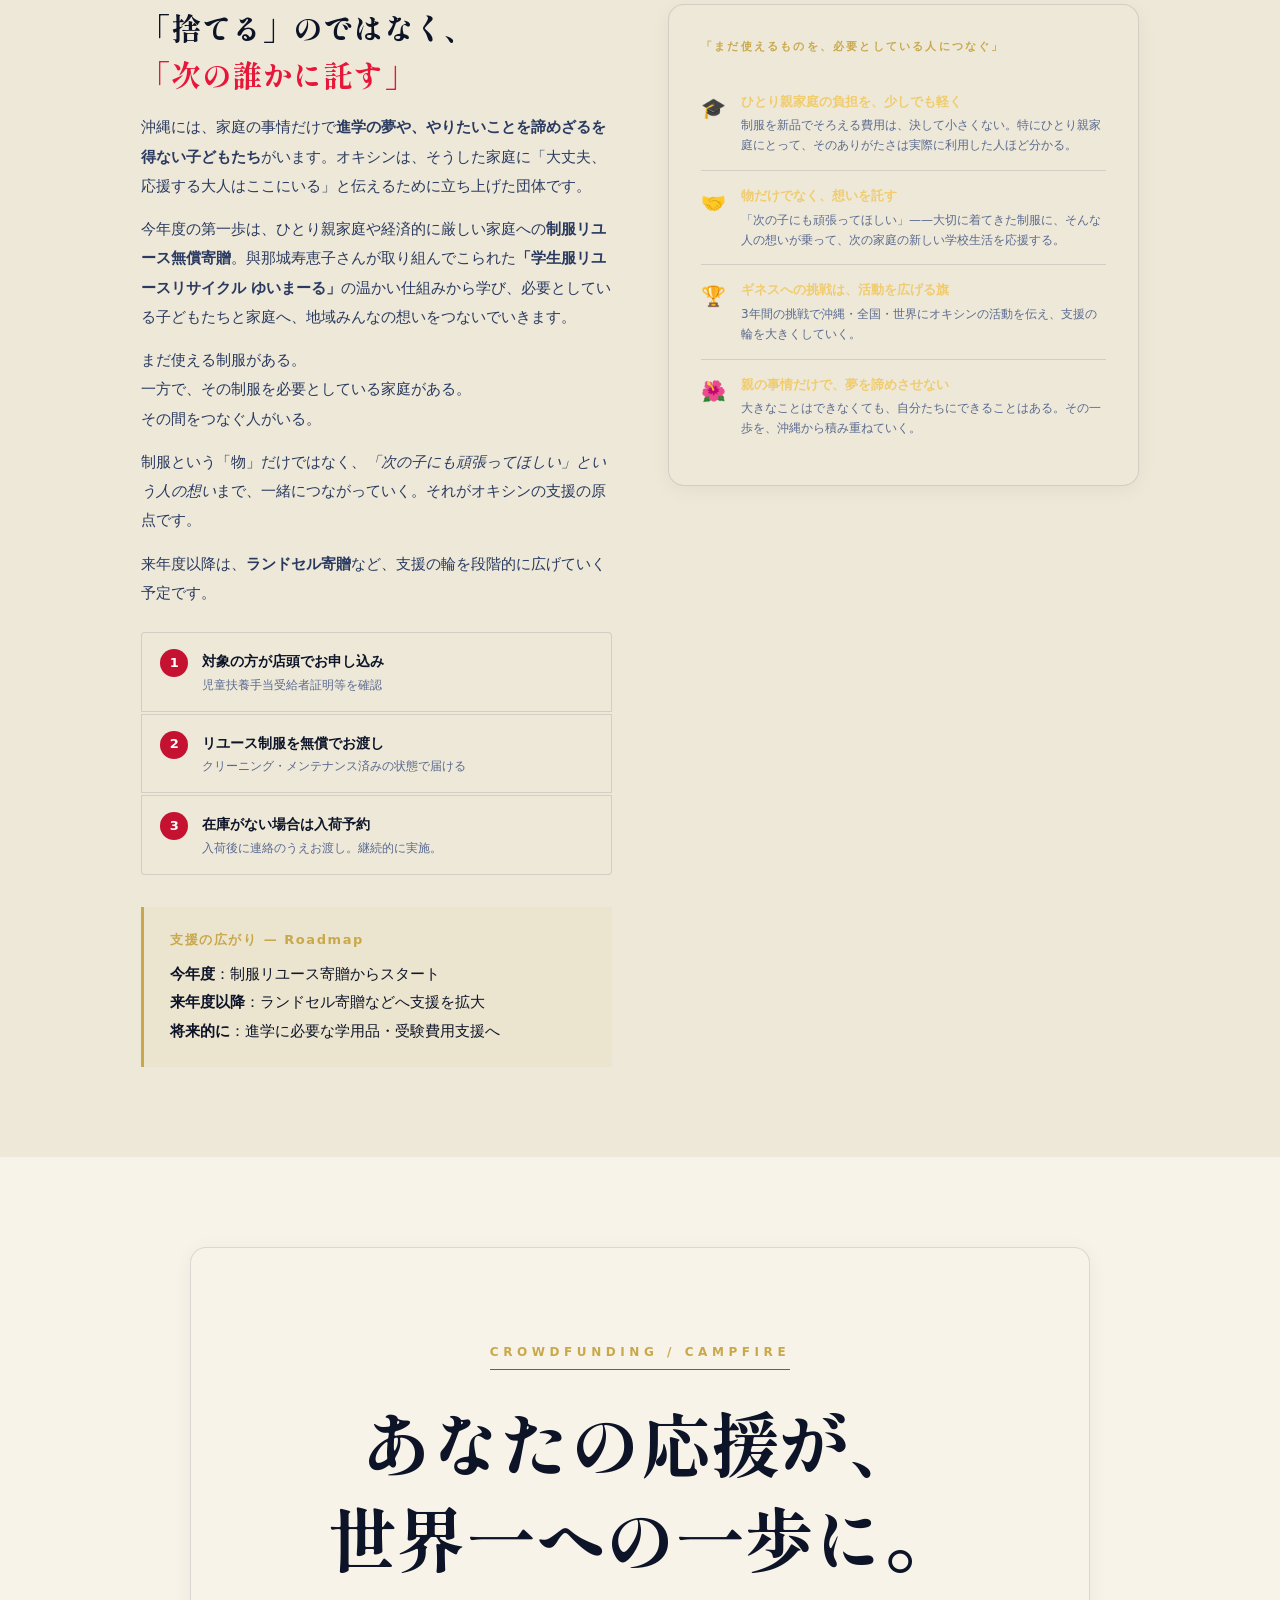
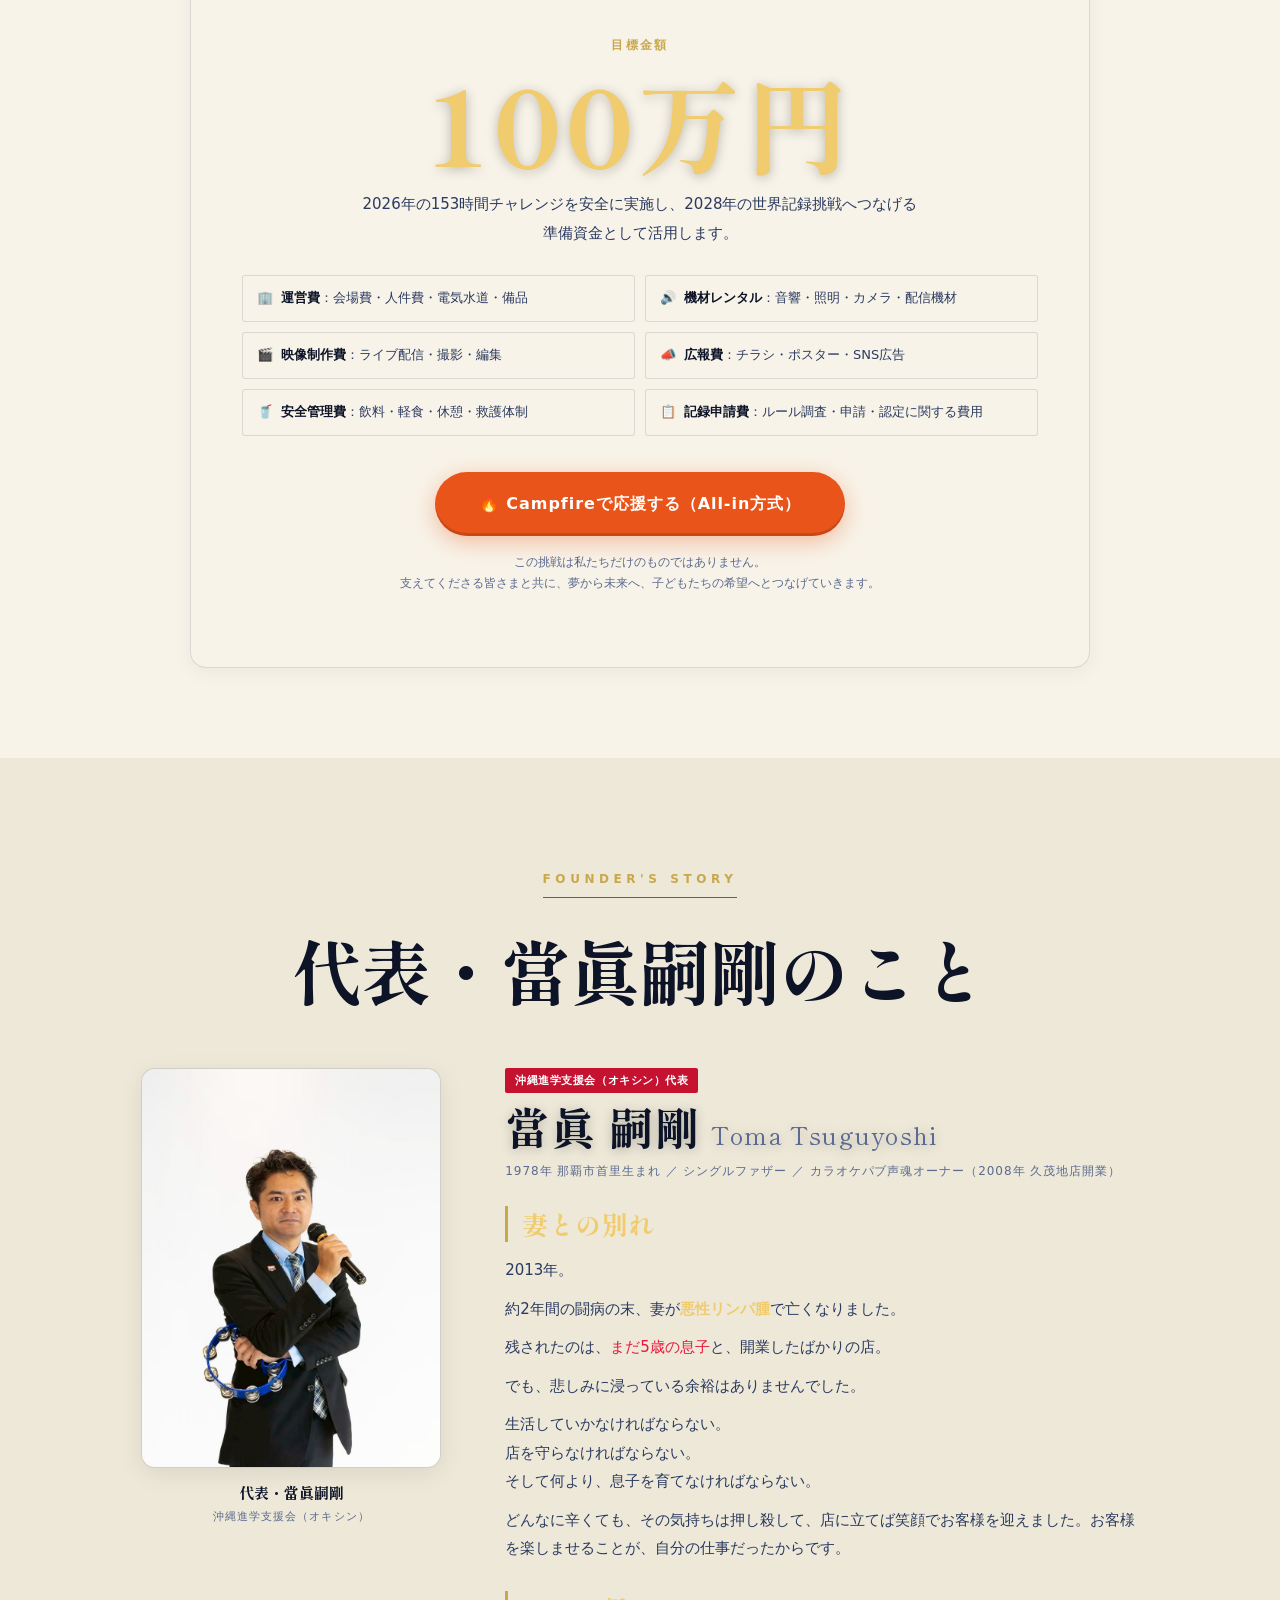
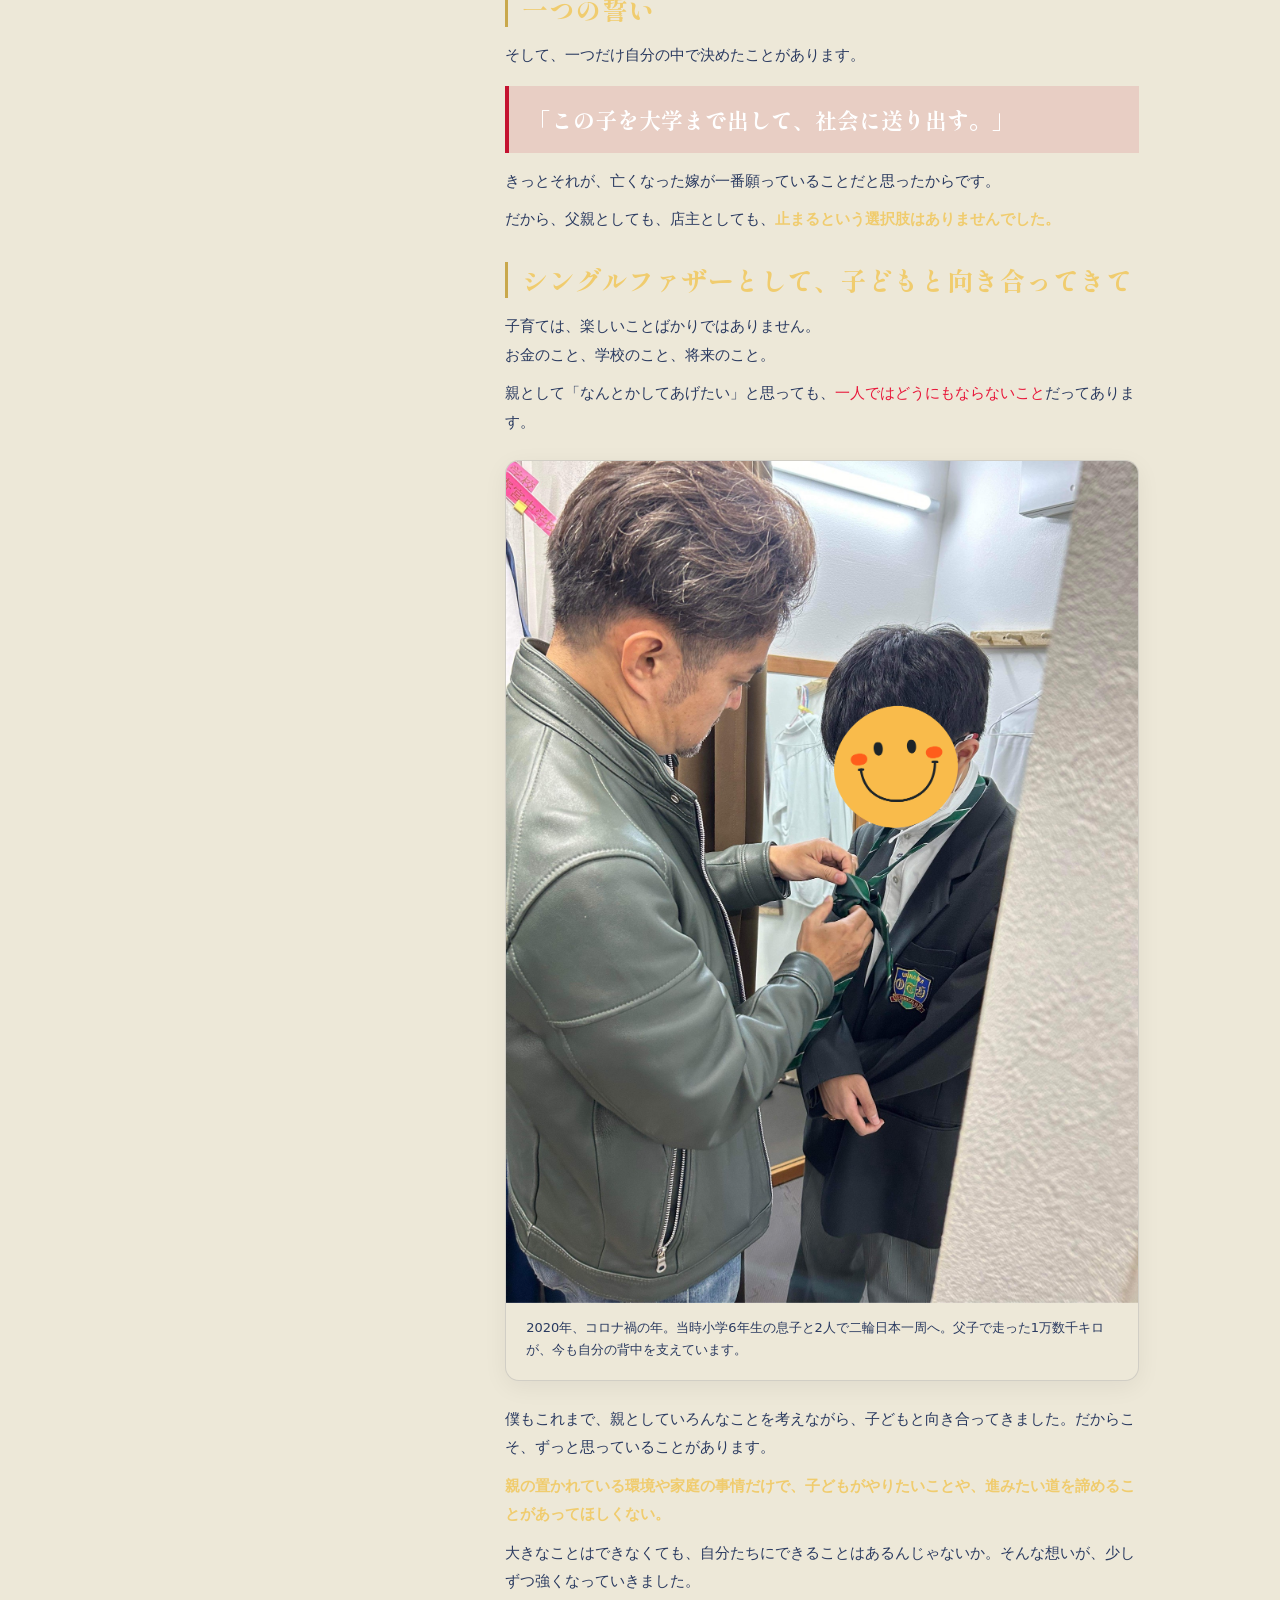
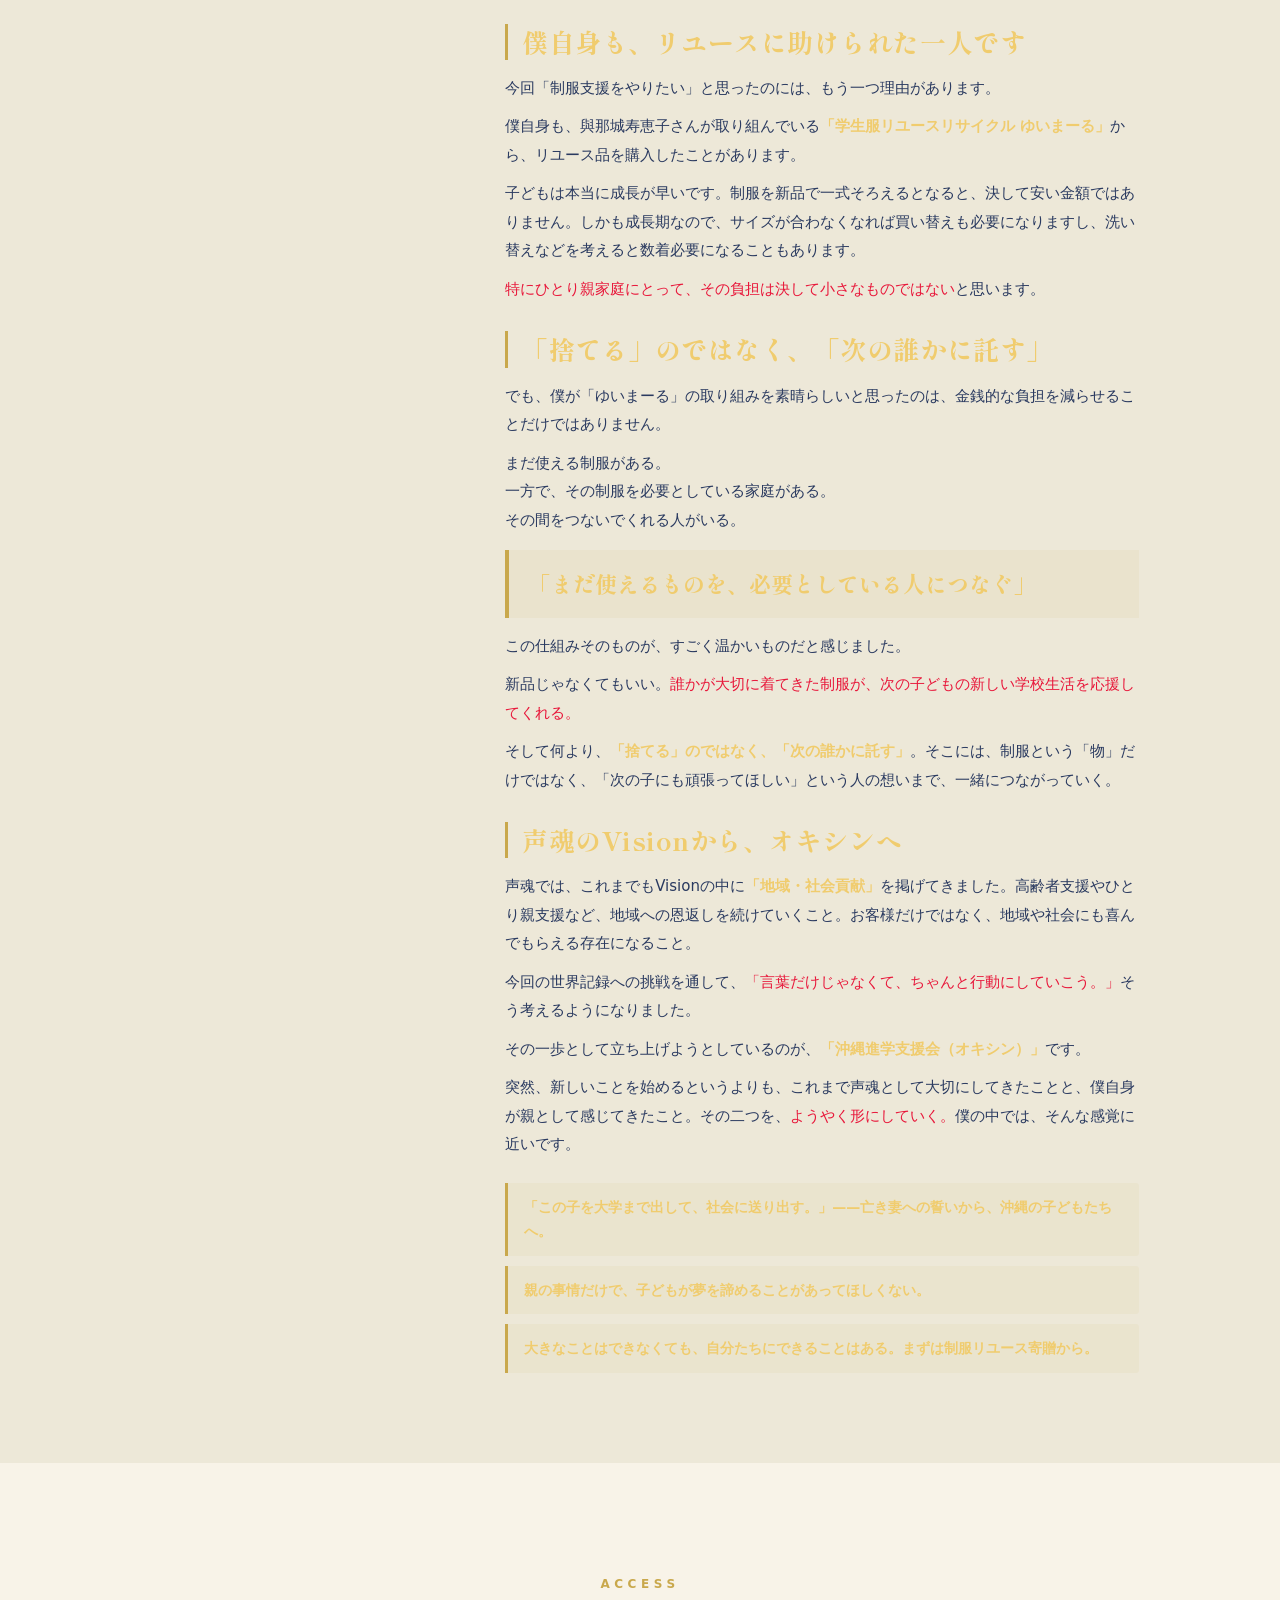
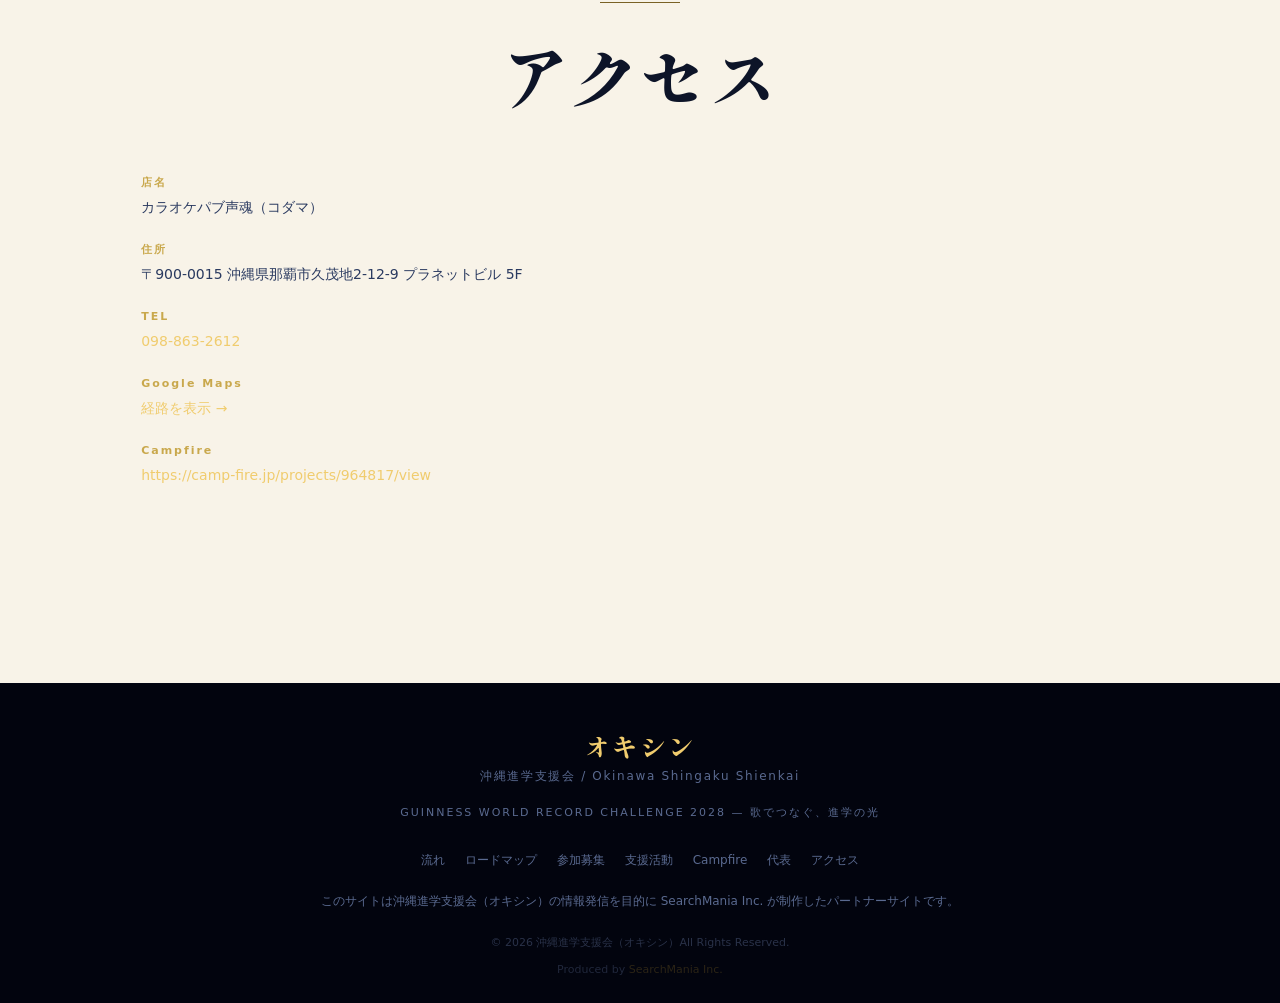
==== commit 0ba54432: "feat: 代表プロフィール写真 + 息子とのツーショット写真を組込 - assets/owner-toma.jpg → 左sticky カラムに配置   (aspect-ratio 3/4 で ob" ====
--- a/index.html
+++ b/index.html
@@ -474,7 +474,28 @@
     #owner { background: var(--bg); }
     .owner-wrap { display: grid; grid-template-columns: 300px 1fr; gap: 64px; align-items: start; padding: 0; border: none; border-radius: 0; max-width: 1000px; margin: 0 auto; }
     .owner-ph-sticky { position: sticky; top: 96px; }
-    .owner-ph { background: var(--bg2); border: 1px solid var(--line); aspect-ratio: 3/4; display: flex; flex-direction: column; align-items: center; justify-content: center; gap: 10px; }
+    .owner-ph { background: var(--bg2); border: 1px solid var(--line); aspect-ratio: 3/4; display: flex; flex-direction: column; align-items: center; justify-content: center; gap: 10px; overflow: hidden; }
+    .owner-ph-img { width: 100%; height: 100%; object-fit: cover; display: block; }
+    .owner-ph-caption { text-align: center; margin-top: 14px; font-family: var(--font-serif); font-weight: 900; font-size: 15px; color: var(--ink); line-height: 1.5; }
+    .owner-ph-caption small { display: block; margin-top: 4px; font-family: var(--font-sans); font-size: 11px; letter-spacing: .1em; color: var(--ink-m); font-weight: 400; }
+    /* 物語中の写真 (owner-family.jpg 等) */
+    .story-figure {
+      margin: 24px 0;
+      background: var(--bg2);
+      border: 1px solid var(--line);
+      border-radius: 14px;
+      overflow: hidden;
+      box-shadow: 0 6px 24px rgba(0,0,0,.06);
+    }
+    .story-figure img { width: 100%; height: auto; display: block; }
+    .story-figure figcaption {
+      padding: 14px 20px 18px;
+      font-size: 13px;
+      color: var(--ink-s);
+      line-height: 1.7;
+      font-family: var(--font-sans);
+      text-align: left;
+    }
     .owner-ph .mic { font-size: 64px; filter: drop-shadow(0 0 20px rgba(201,168,76,.35)); }
     .owner-ph small { font-size: 11px; color: var(--ink-m); }
     .owner-badge-row { display: flex; align-items: center; gap: 10px; margin-bottom: 4px; }
@@ -1167,9 +1188,9 @@
     <div class="owner-wrap rv">
       <div class="owner-ph-sticky">
         <div class="owner-ph">
-          <div class="mic">🎤</div>
-          <small>写真掲載予定</small>
-        </div>
+          <img src="assets/owner-toma.jpg" alt="當眞嗣剛 - 沖縄進学支援会オキシン代表" class="owner-ph-img">
+        </div>
+        <p class="owner-ph-caption">代表・當眞嗣剛<br><small>沖縄進学支援会（オキシン）</small></p>
       </div>
       <div>
         <div class="owner-badge-row">
@@ -1196,6 +1217,12 @@
           <h3 class="story-h">シングルファザーとして、子どもと向き合ってきて</h3>
           <p>子育ては、楽しいことばかりではありません。<br>お金のこと、学校のこと、将来のこと。</p>
           <p>親として「なんとかしてあげたい」と思っても、<em>一人ではどうにもならないこと</em>だってあります。</p>
+
+          <figure class="story-figure">
+            <img src="assets/owner-family.jpg" alt="息子と父子二人で二輪日本一周（2020年）">
+            <figcaption>2020年、コロナ禍の年。当時小学6年生の息子と2人で二輪日本一周へ。父子で走った1万数千キロが、今も自分の背中を支えています。</figcaption>
+          </figure>
+
           <p>僕もこれまで、親としていろんなことを考えながら、子どもと向き合ってきました。だからこそ、ずっと思っていることがあります。</p>
           <p><strong>親の置かれている環境や家庭の事情だけで、子どもがやりたいことや、進みたい道を諦めることがあってほしくない。</strong></p>
           <p>大きなことはできなくても、自分たちにできることはあるんじゃないか。そんな想いが、少しずつ強くなっていきました。</p>
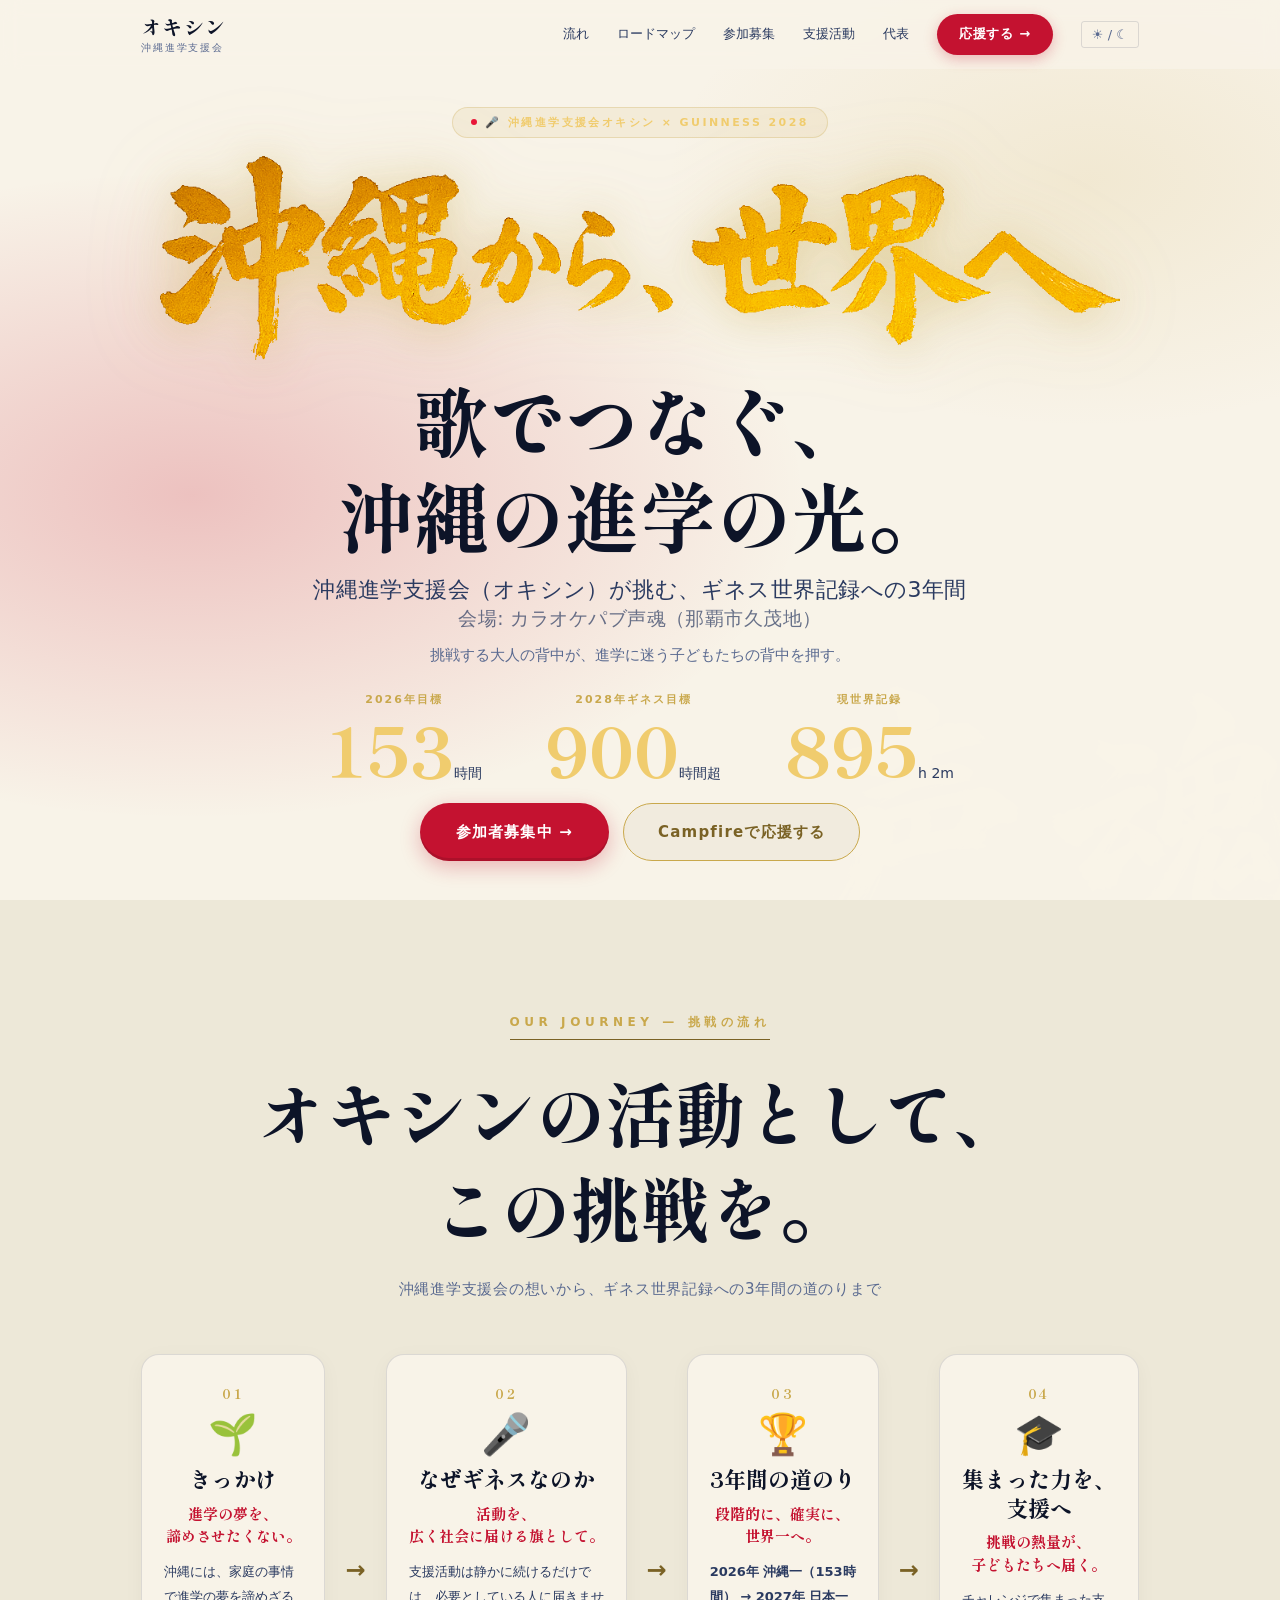
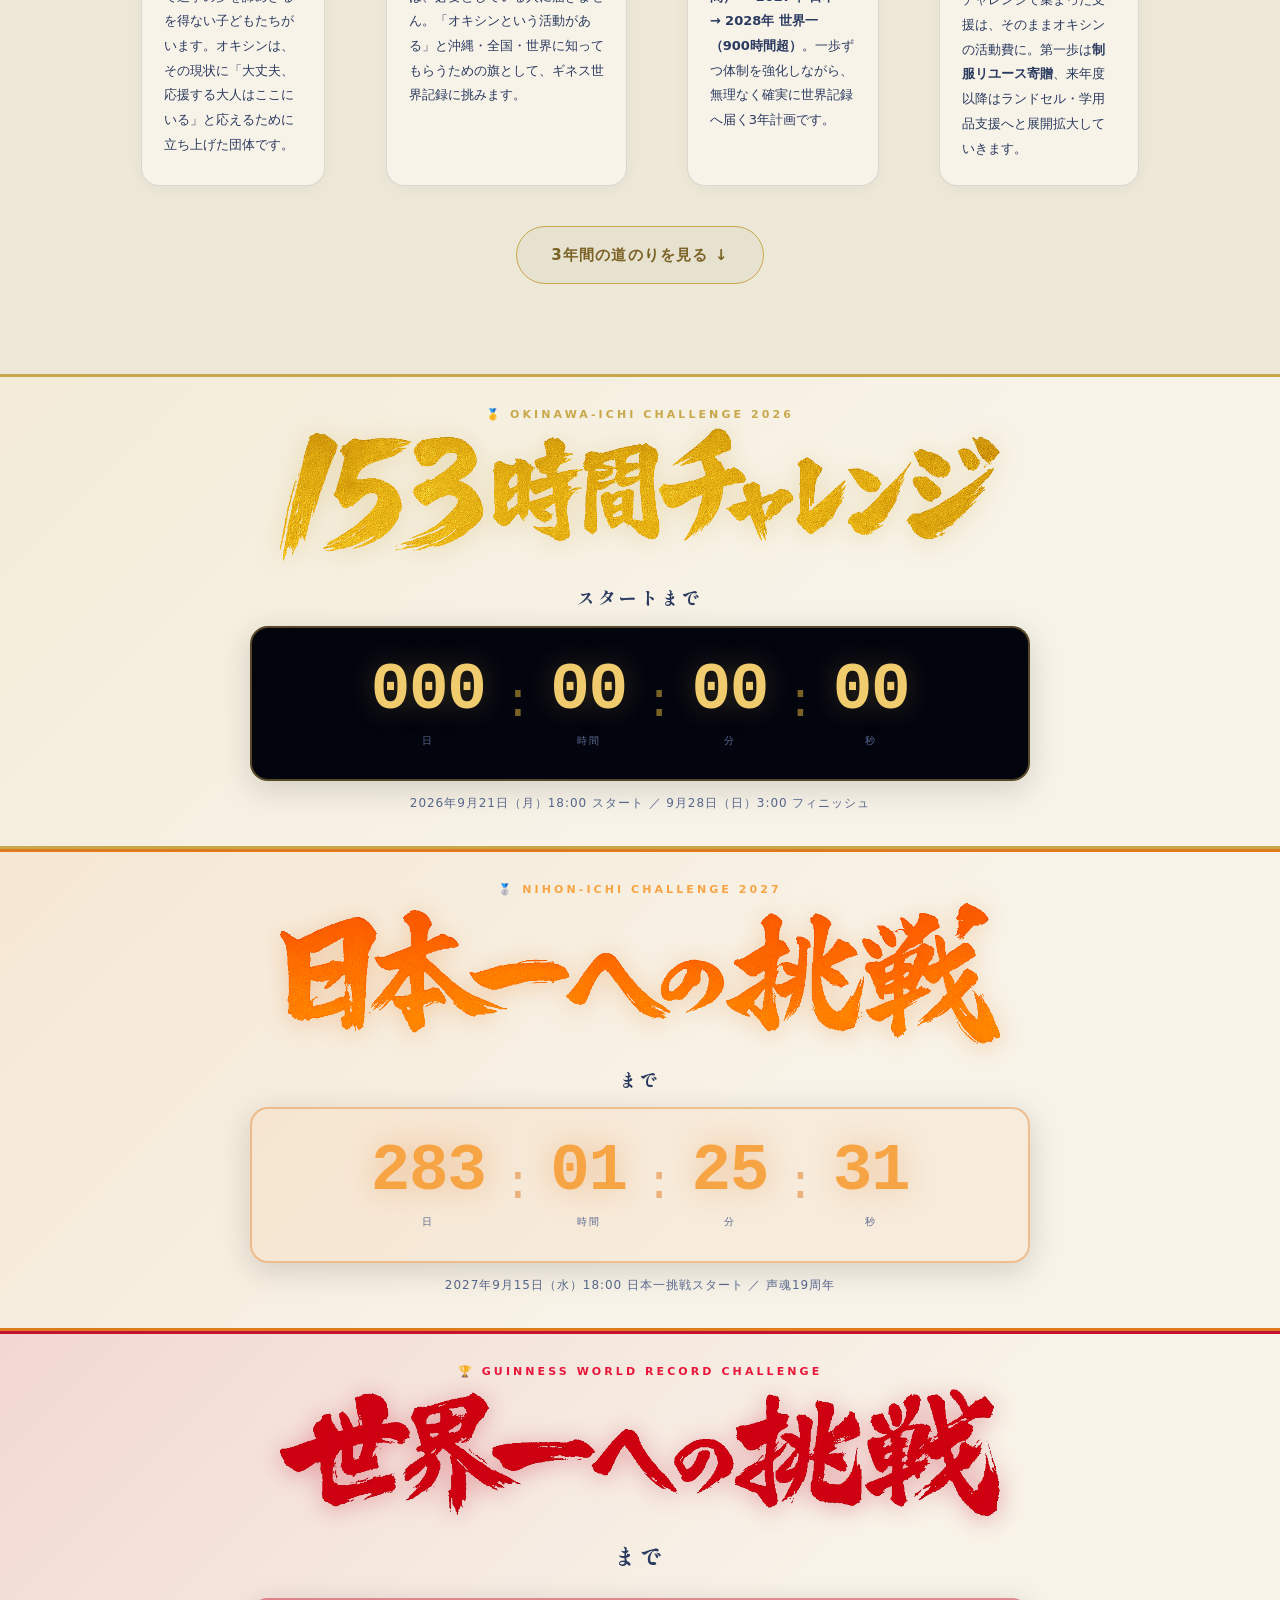
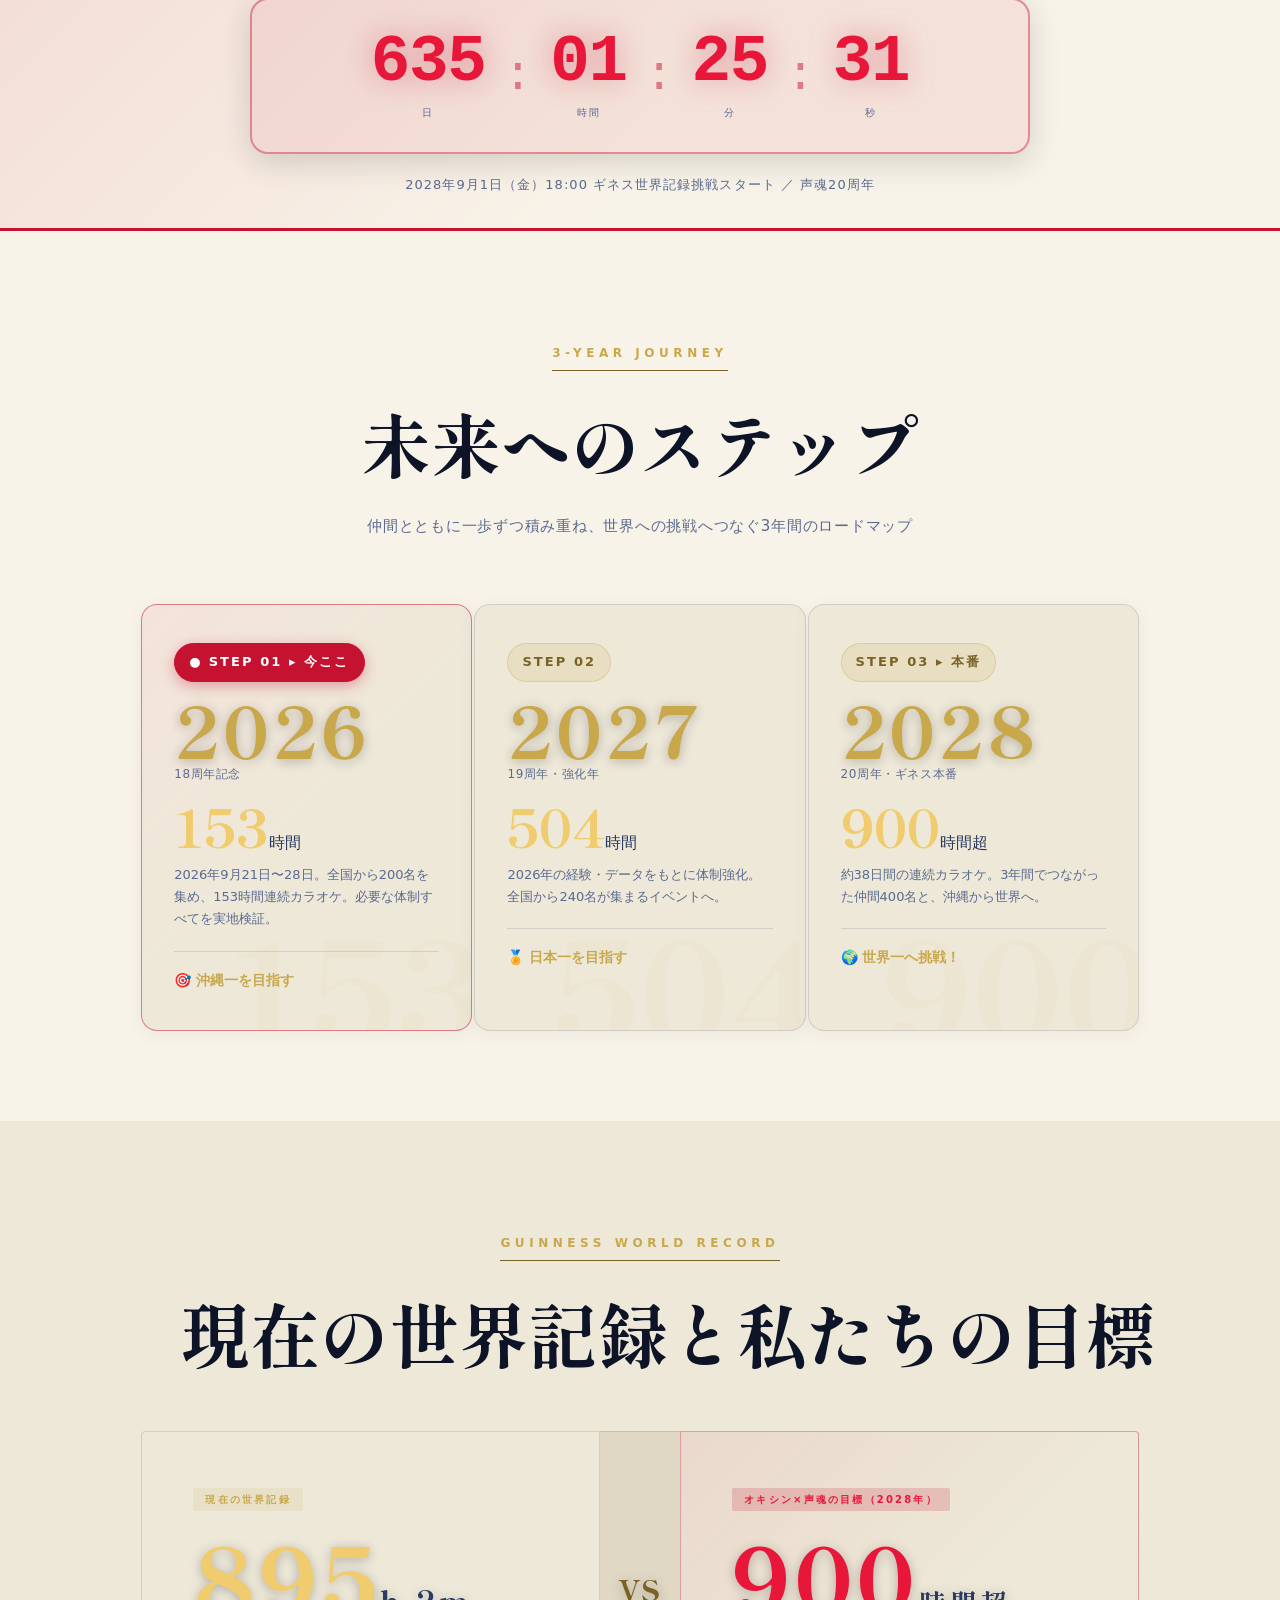
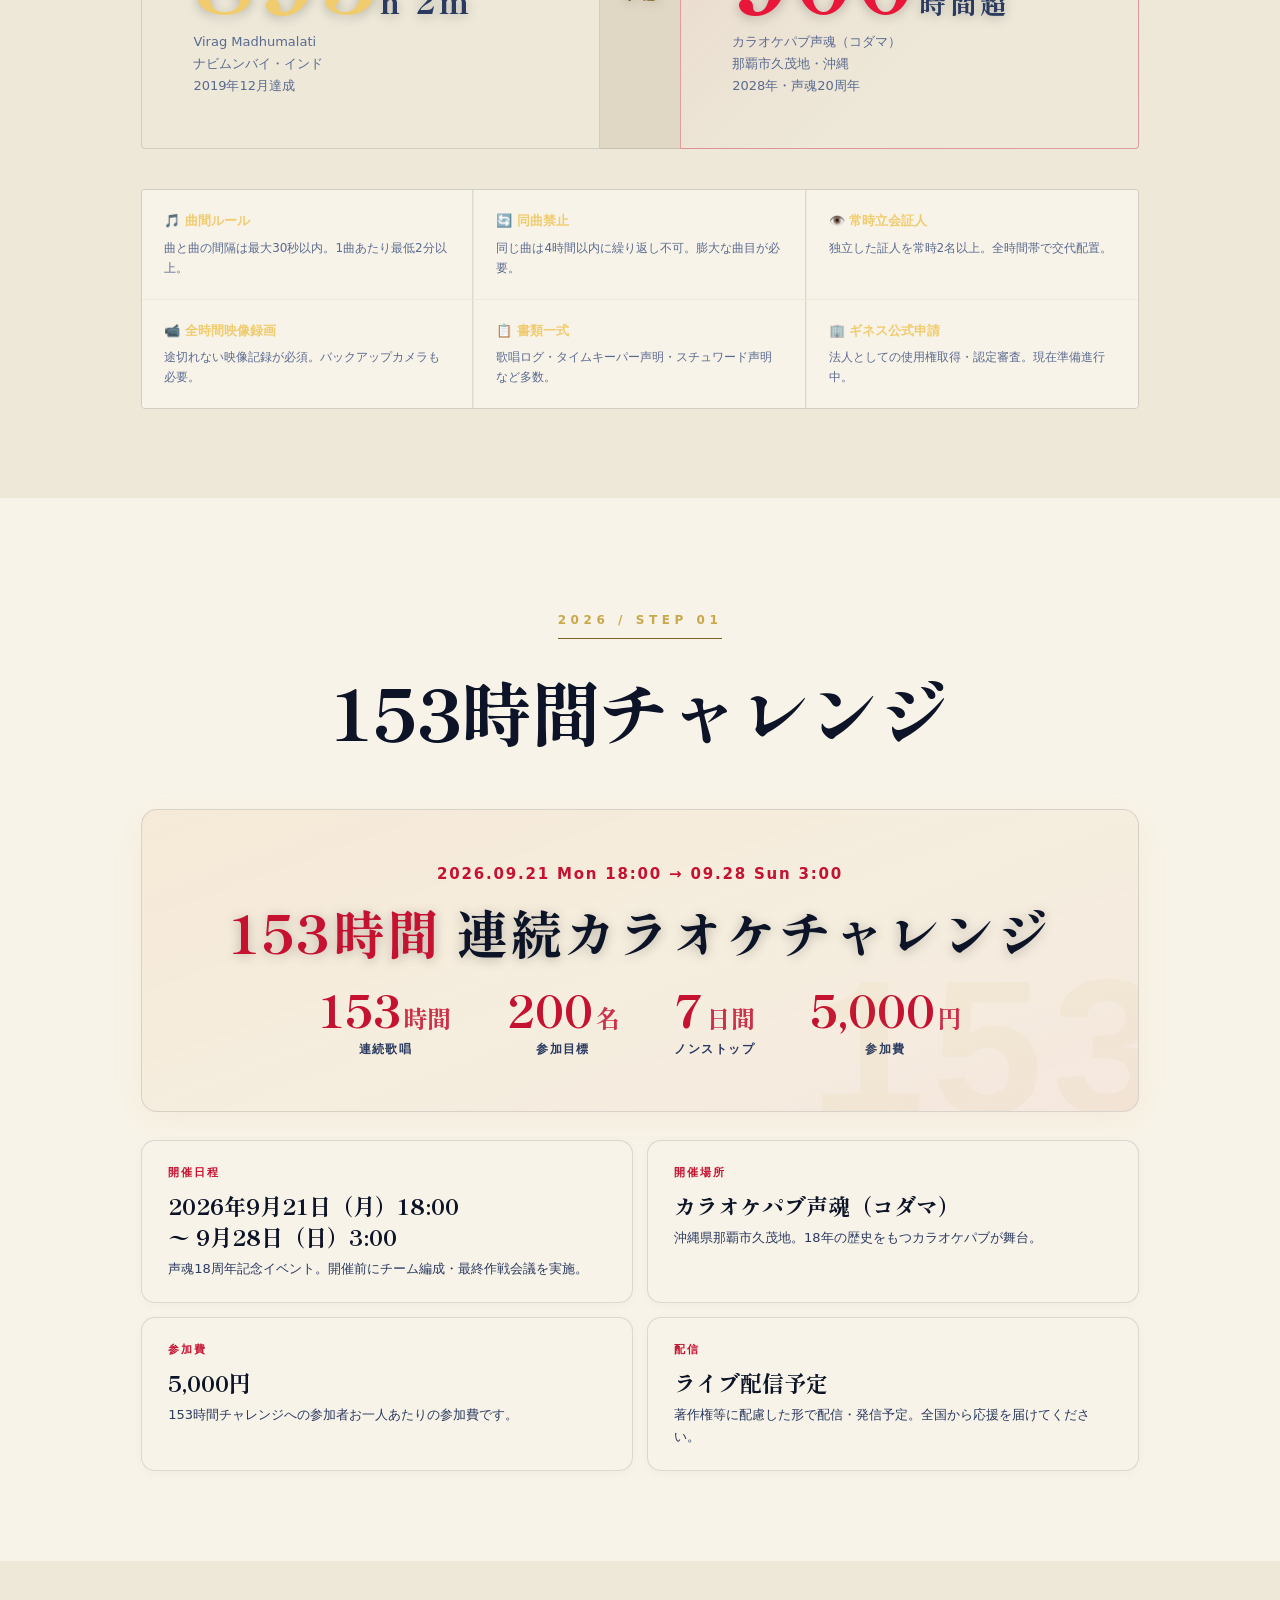
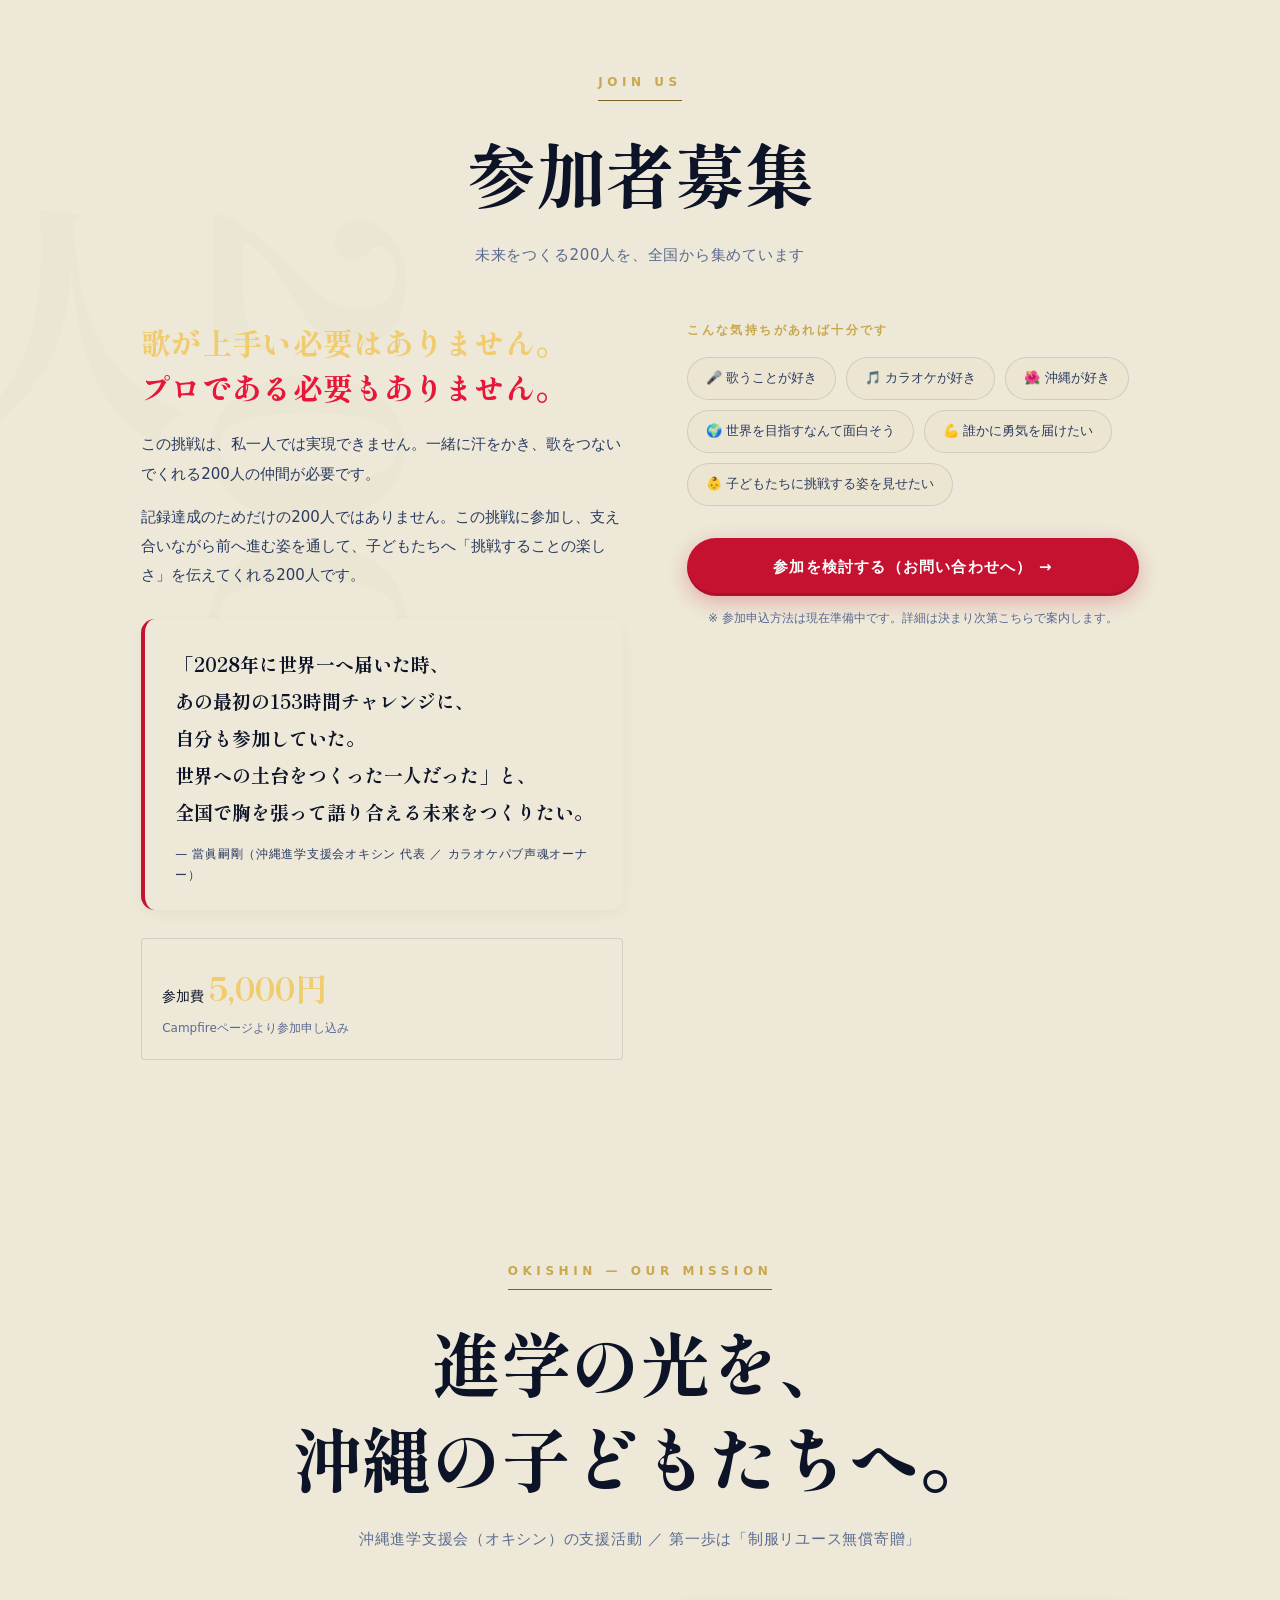
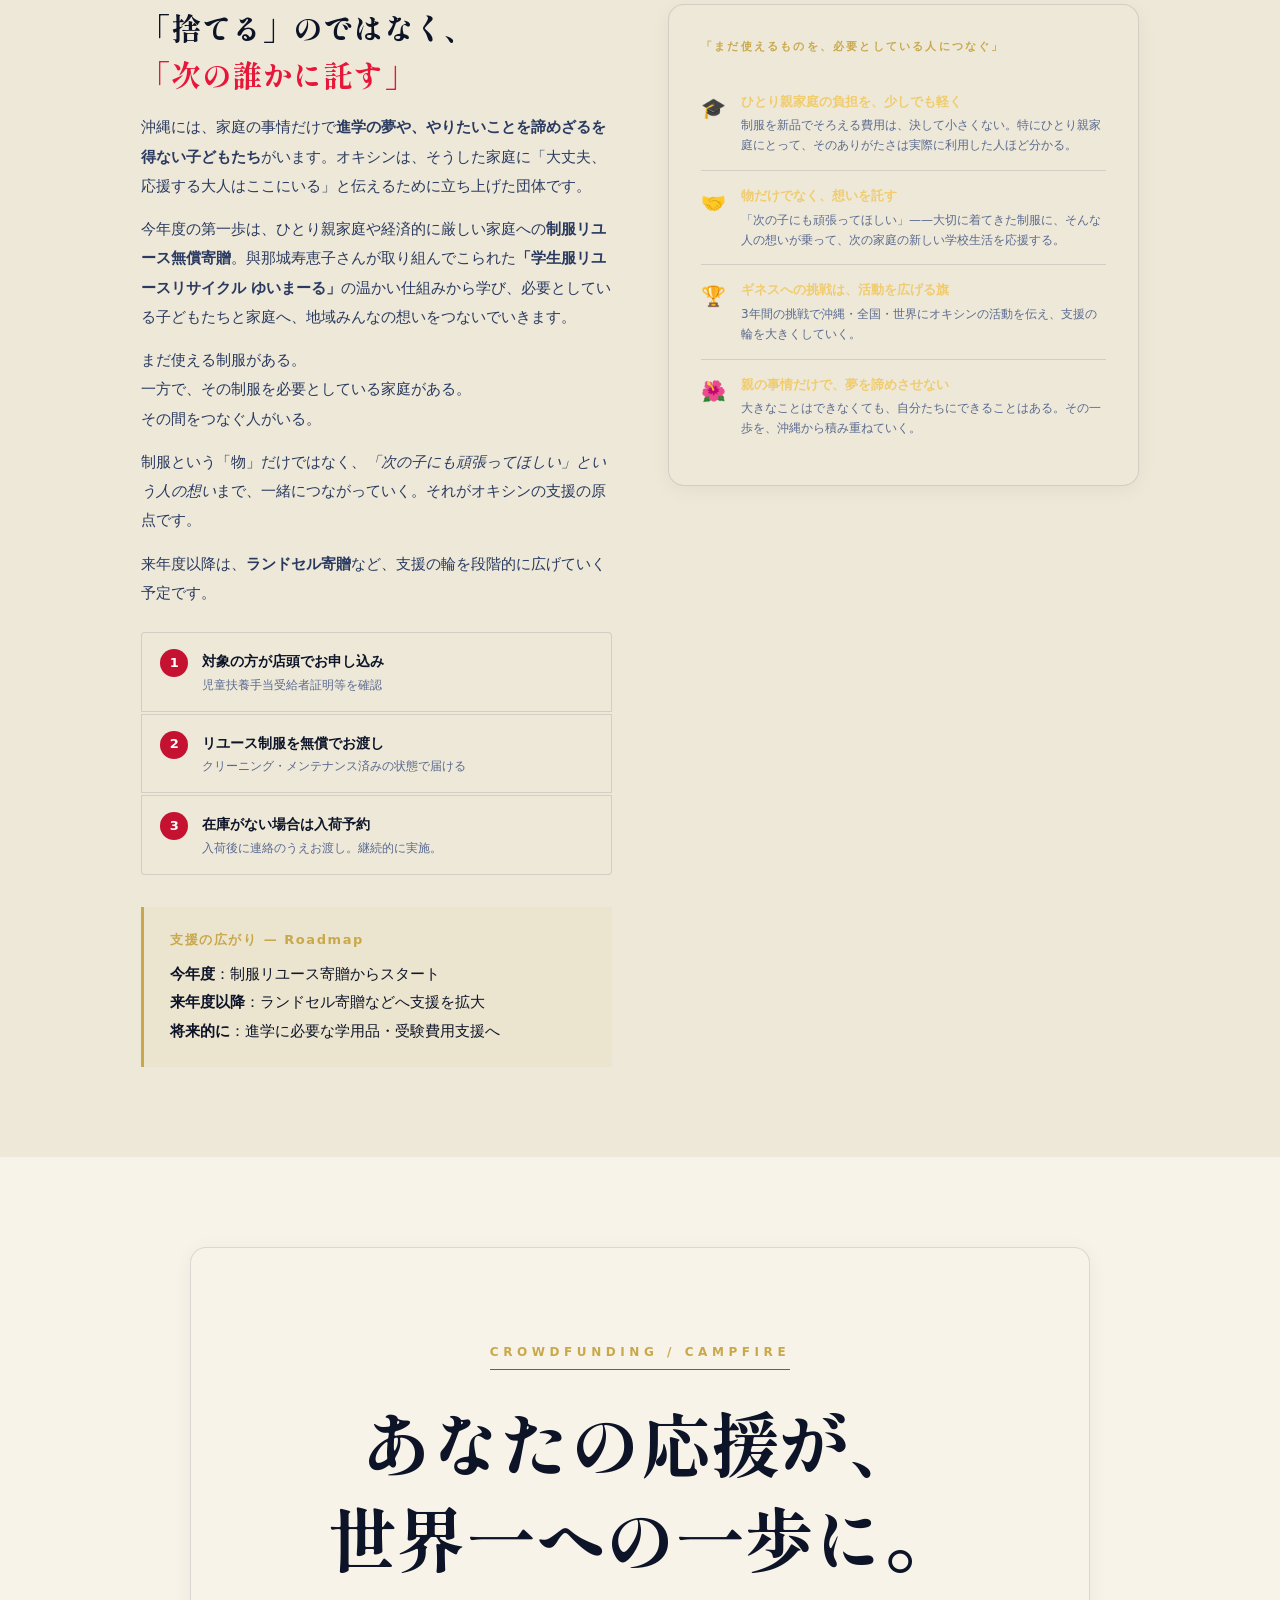
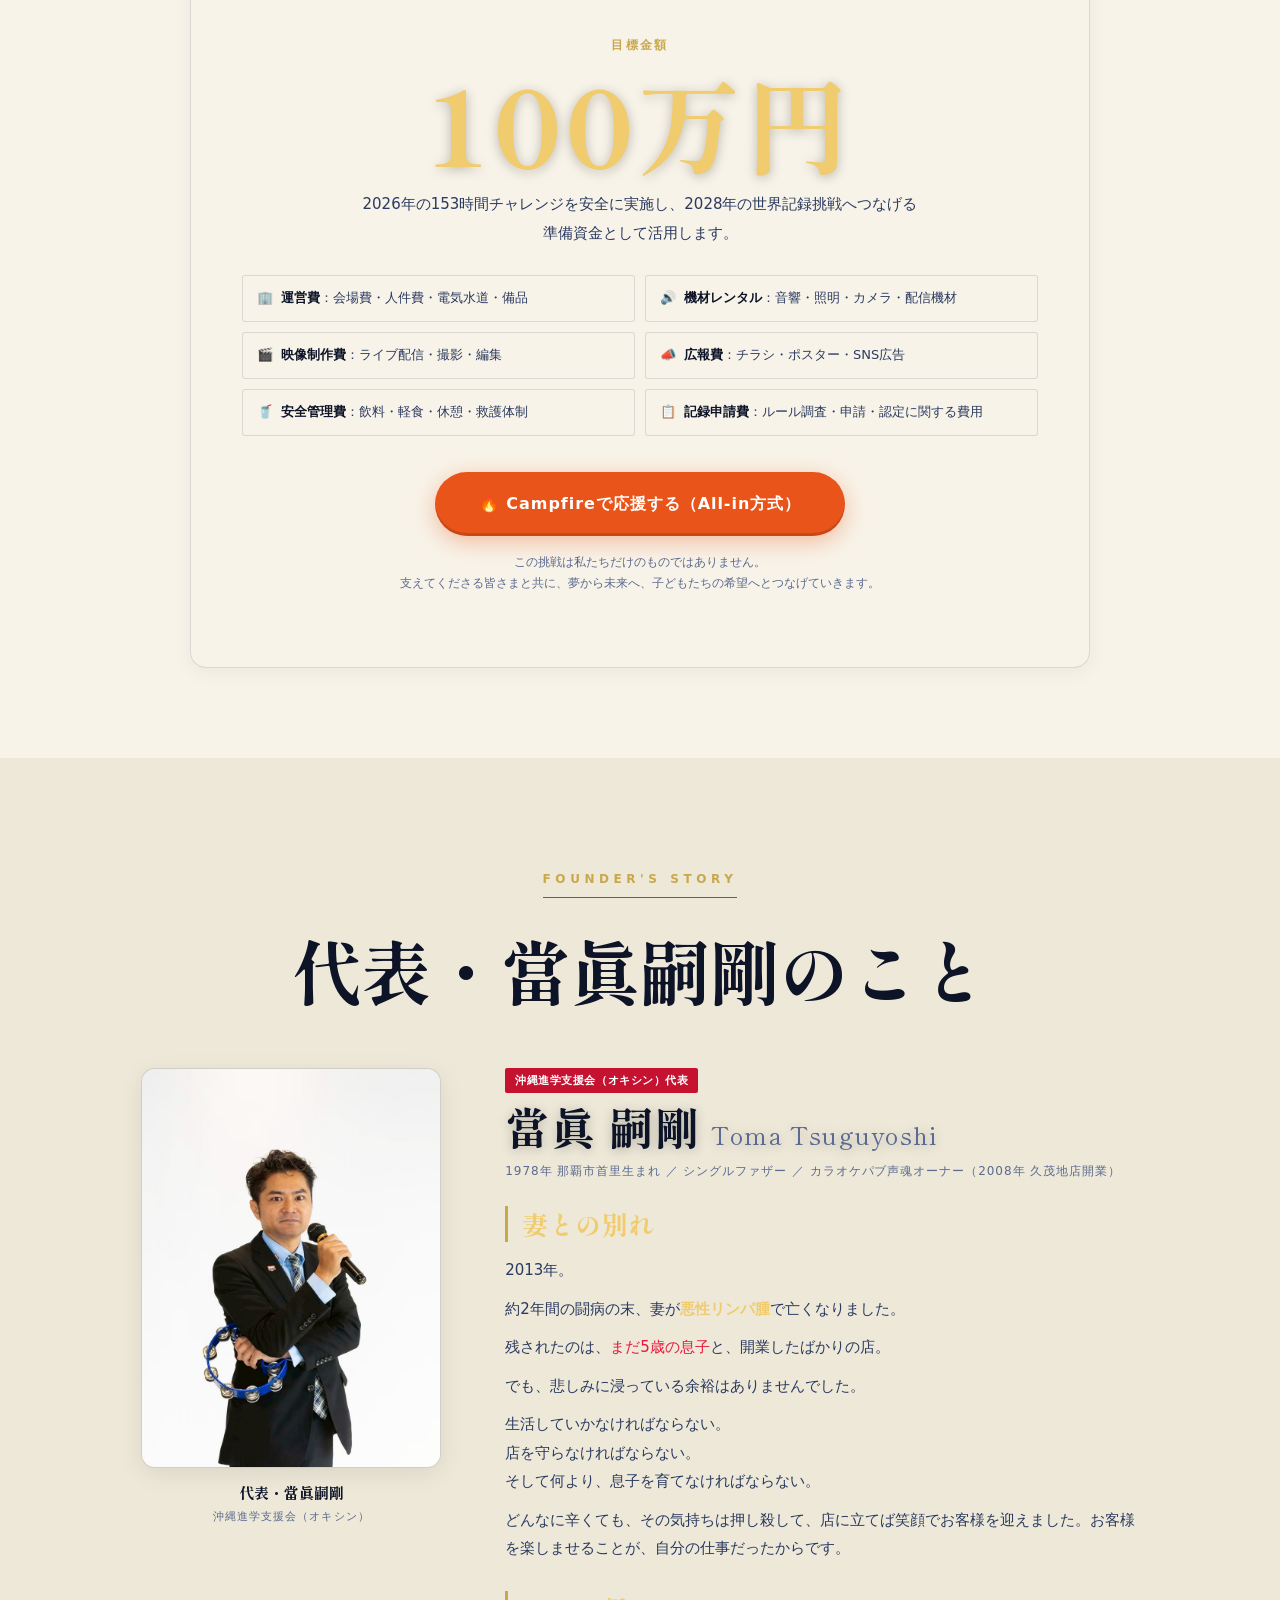
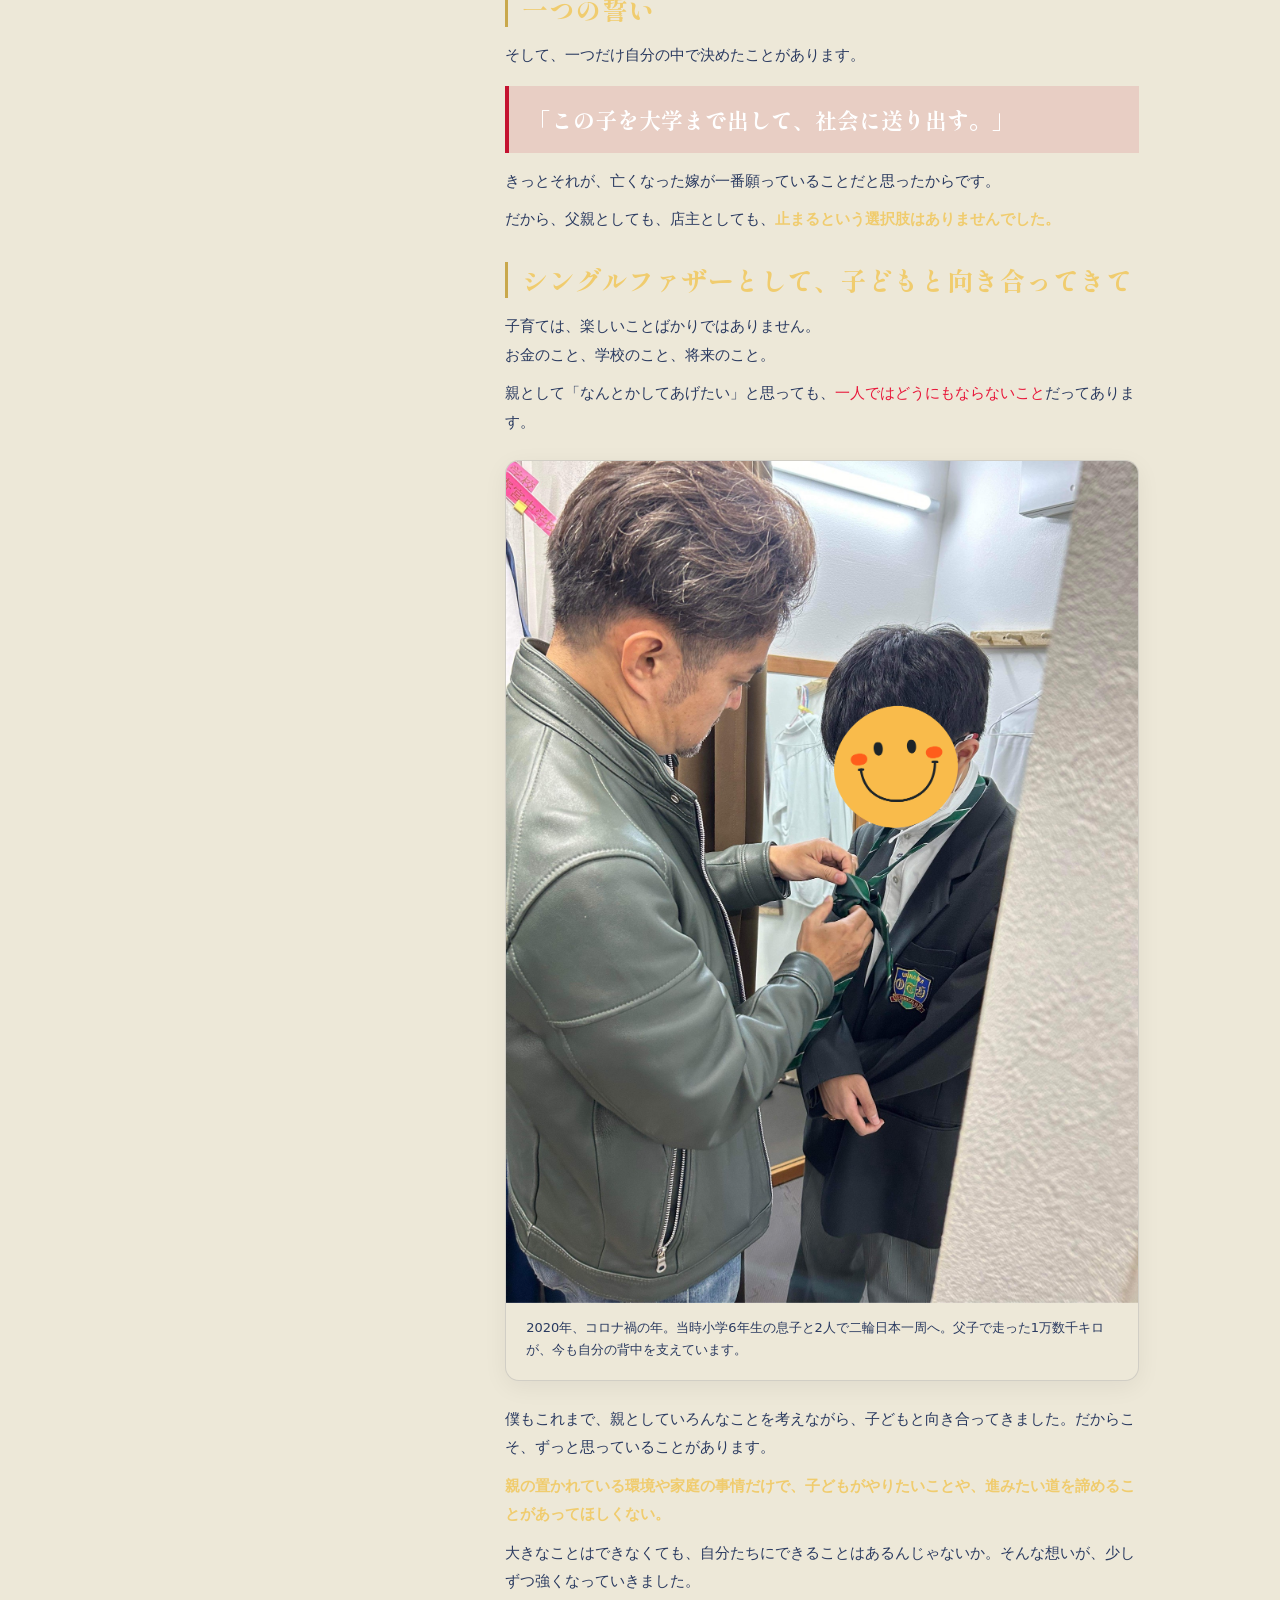
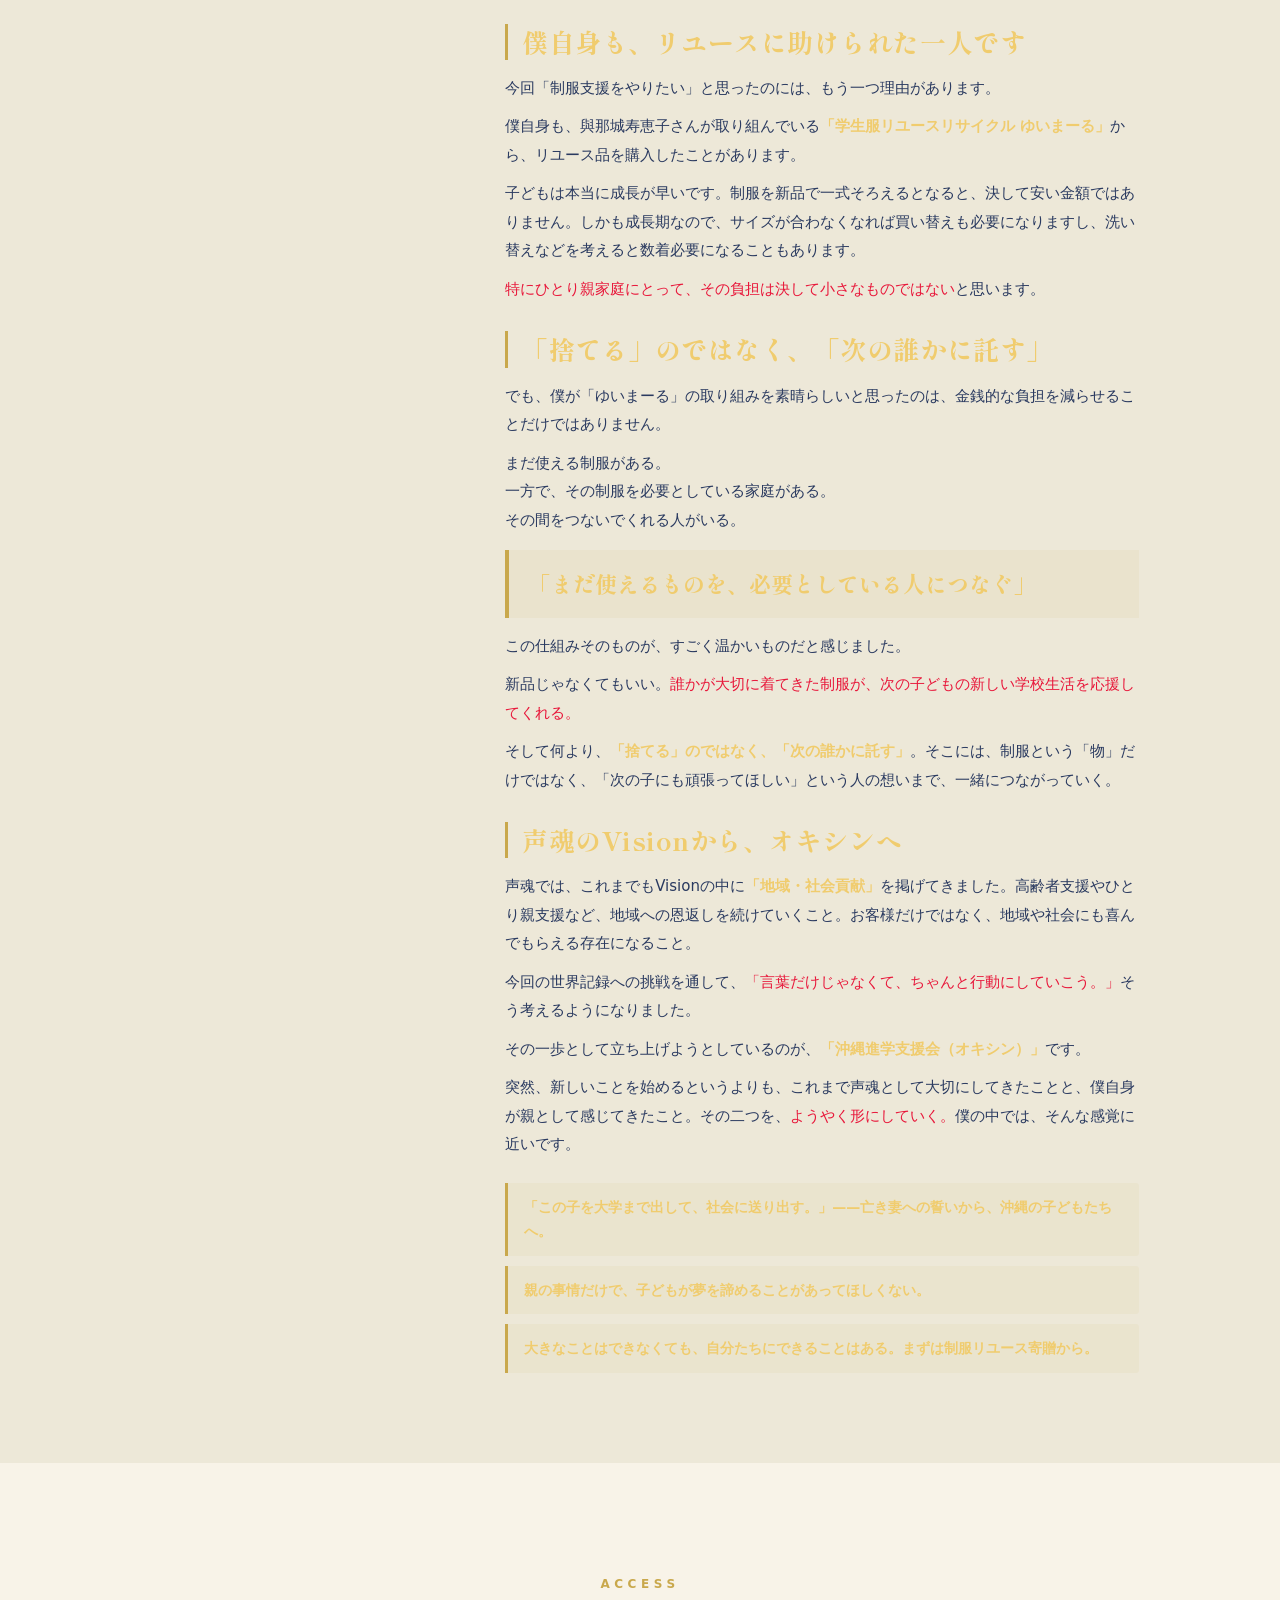
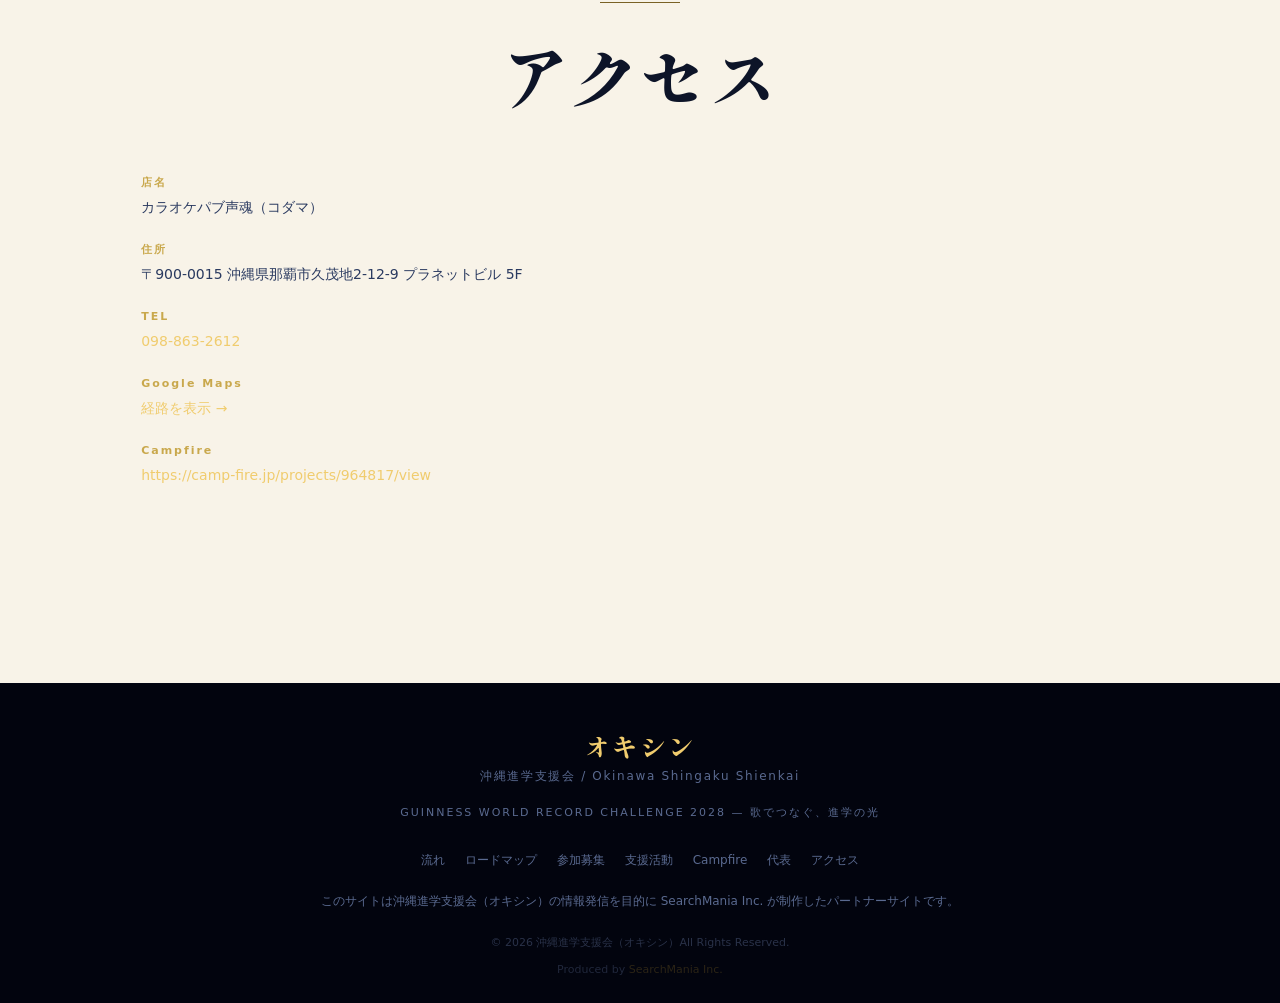
==== commit d6031ad5: "fix: 153時間チャレンジ参加費とCampfireクラウドファンディングを明確に分離 Campfire = ギネス挑戦への支援クラウドファンディング (別物) 参加費 = 153時間チャレンジ (" ====
--- a/index.html
+++ b/index.html
@@ -62,8 +62,8 @@
       "@type": "Offer",
       "price": "5000",
       "priceCurrency": "JPY",
-      "url": "https://camp-fire.jp/projects/964817/view",
-      "availability": "https://schema.org/InStock"
+      "availability": "https://schema.org/PreOrder",
+      "description": "153時間チャレンジ 参加費（お一人あたり）"
     }
   }
   </script>
@@ -1040,7 +1040,7 @@
       <div class="ev-card">
         <h3>参加費</h3>
         <div class="val">5,000円</div>
-        <p>Campfireページから参加申込。集まった支援はオキシンの活動費に充当します。</p>
+        <p>153時間チャレンジへの参加者お一人あたりの参加費です。</p>
       </div>
       <div class="ev-card">
         <h3>配信</h3>
@@ -1091,9 +1091,12 @@
           <div class="rtag">👶 子どもたちに挑戦する姿を見せたい</div>
         </div>
         <div style="margin-top:32px;">
-          <a href="https://camp-fire.jp/projects/964817/view" target="_blank" rel="noopener" class="btn-red" style="width:100%;text-align:center;display:block;box-sizing:border-box;">
-            Campfireで参加・応援する →
+          <a href="#access" class="btn-red" style="width:100%;text-align:center;display:block;box-sizing:border-box;">
+            参加を検討する（お問い合わせへ） →
           </a>
+          <p style="font-size:12px;color:var(--ink-m);text-align:center;margin-top:12px;line-height:1.7;">
+            ※ 参加申込方法は現在準備中です。詳細は決まり次第こちらで案内します。
+          </p>
         </div>
       </div>
     </div>
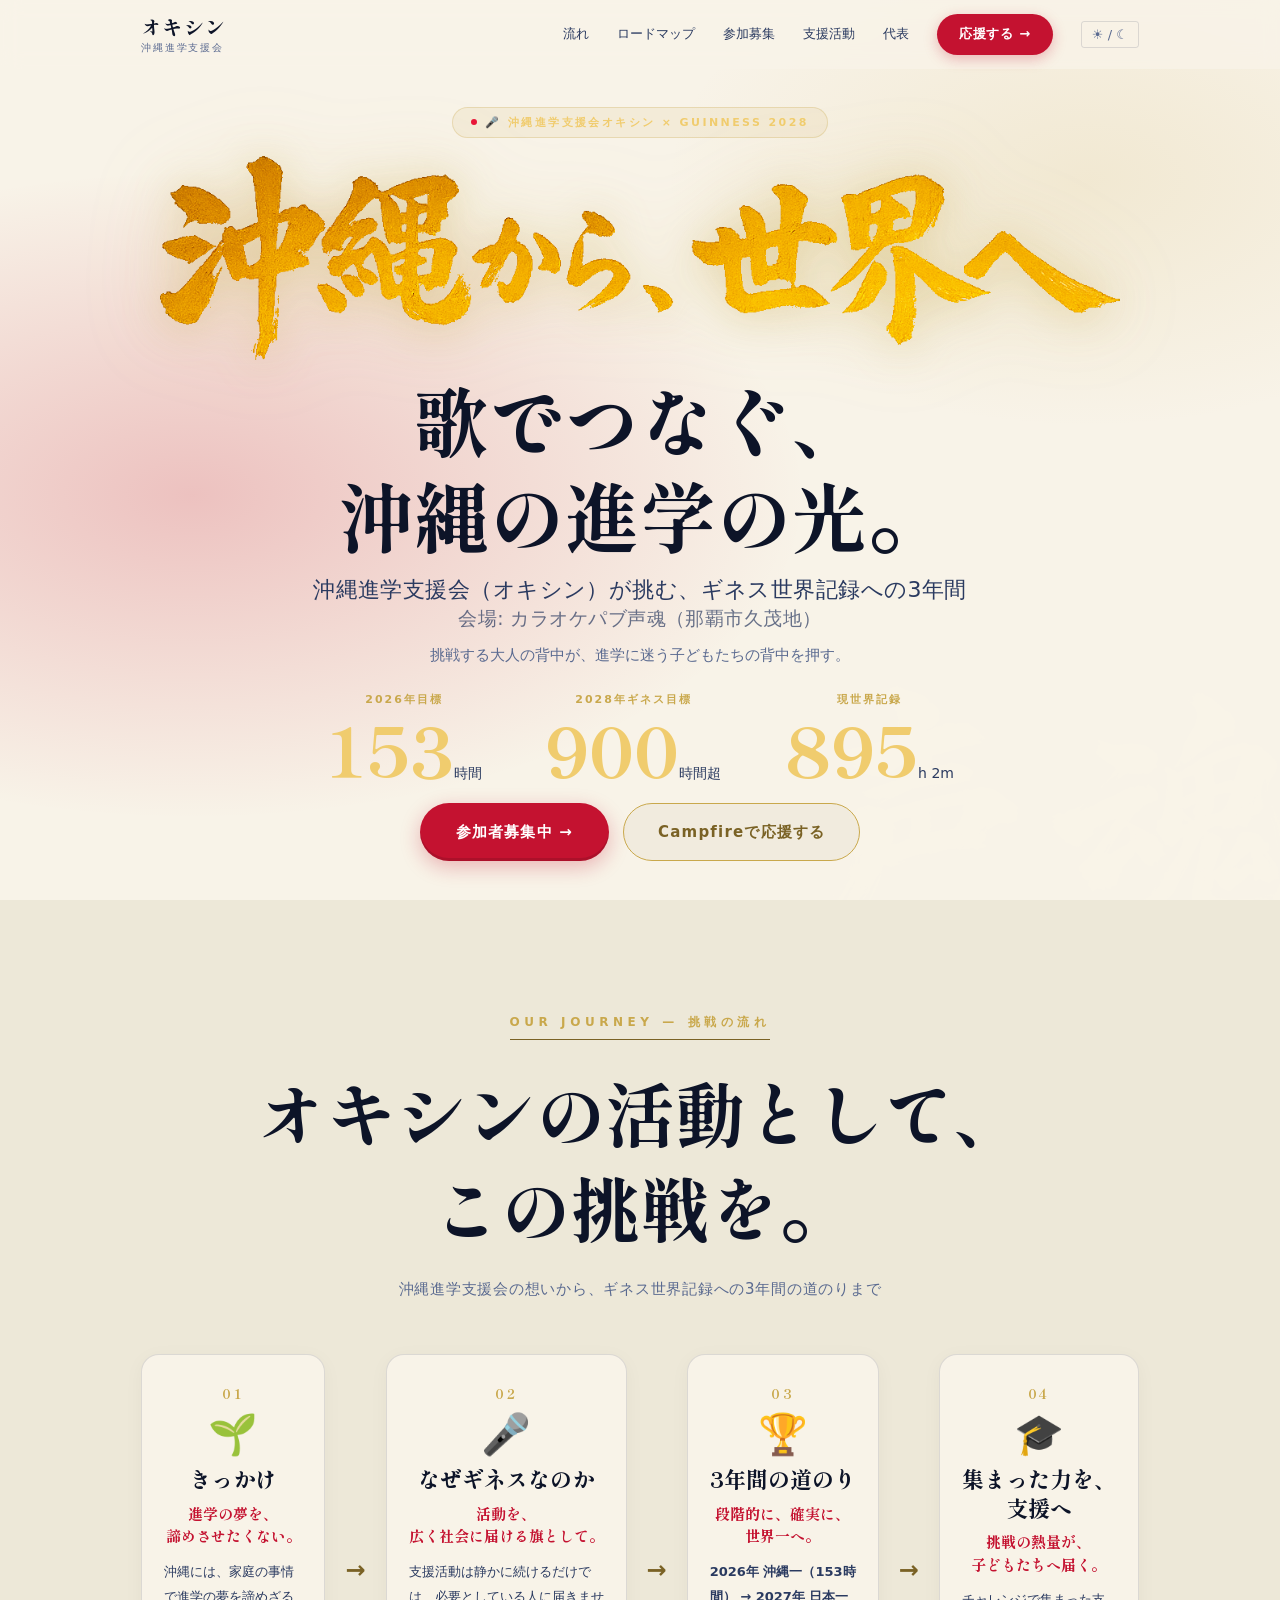
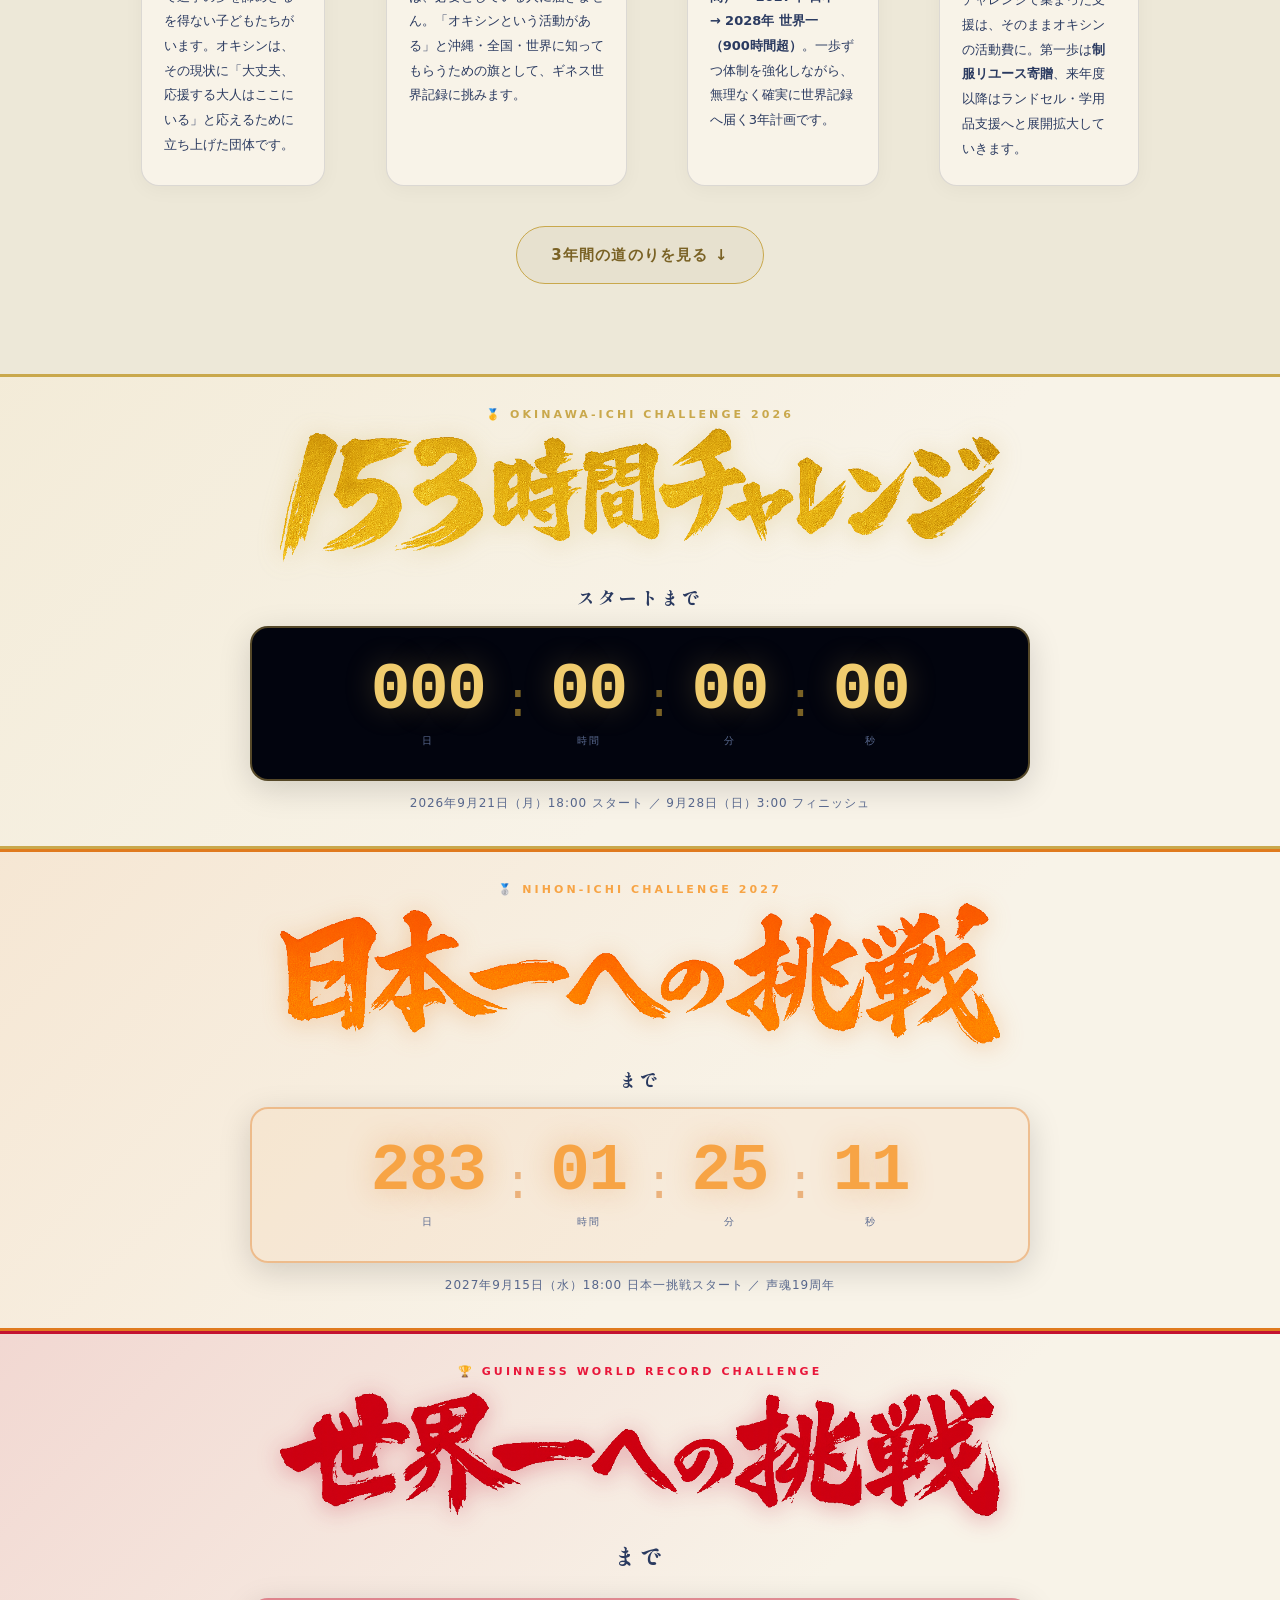
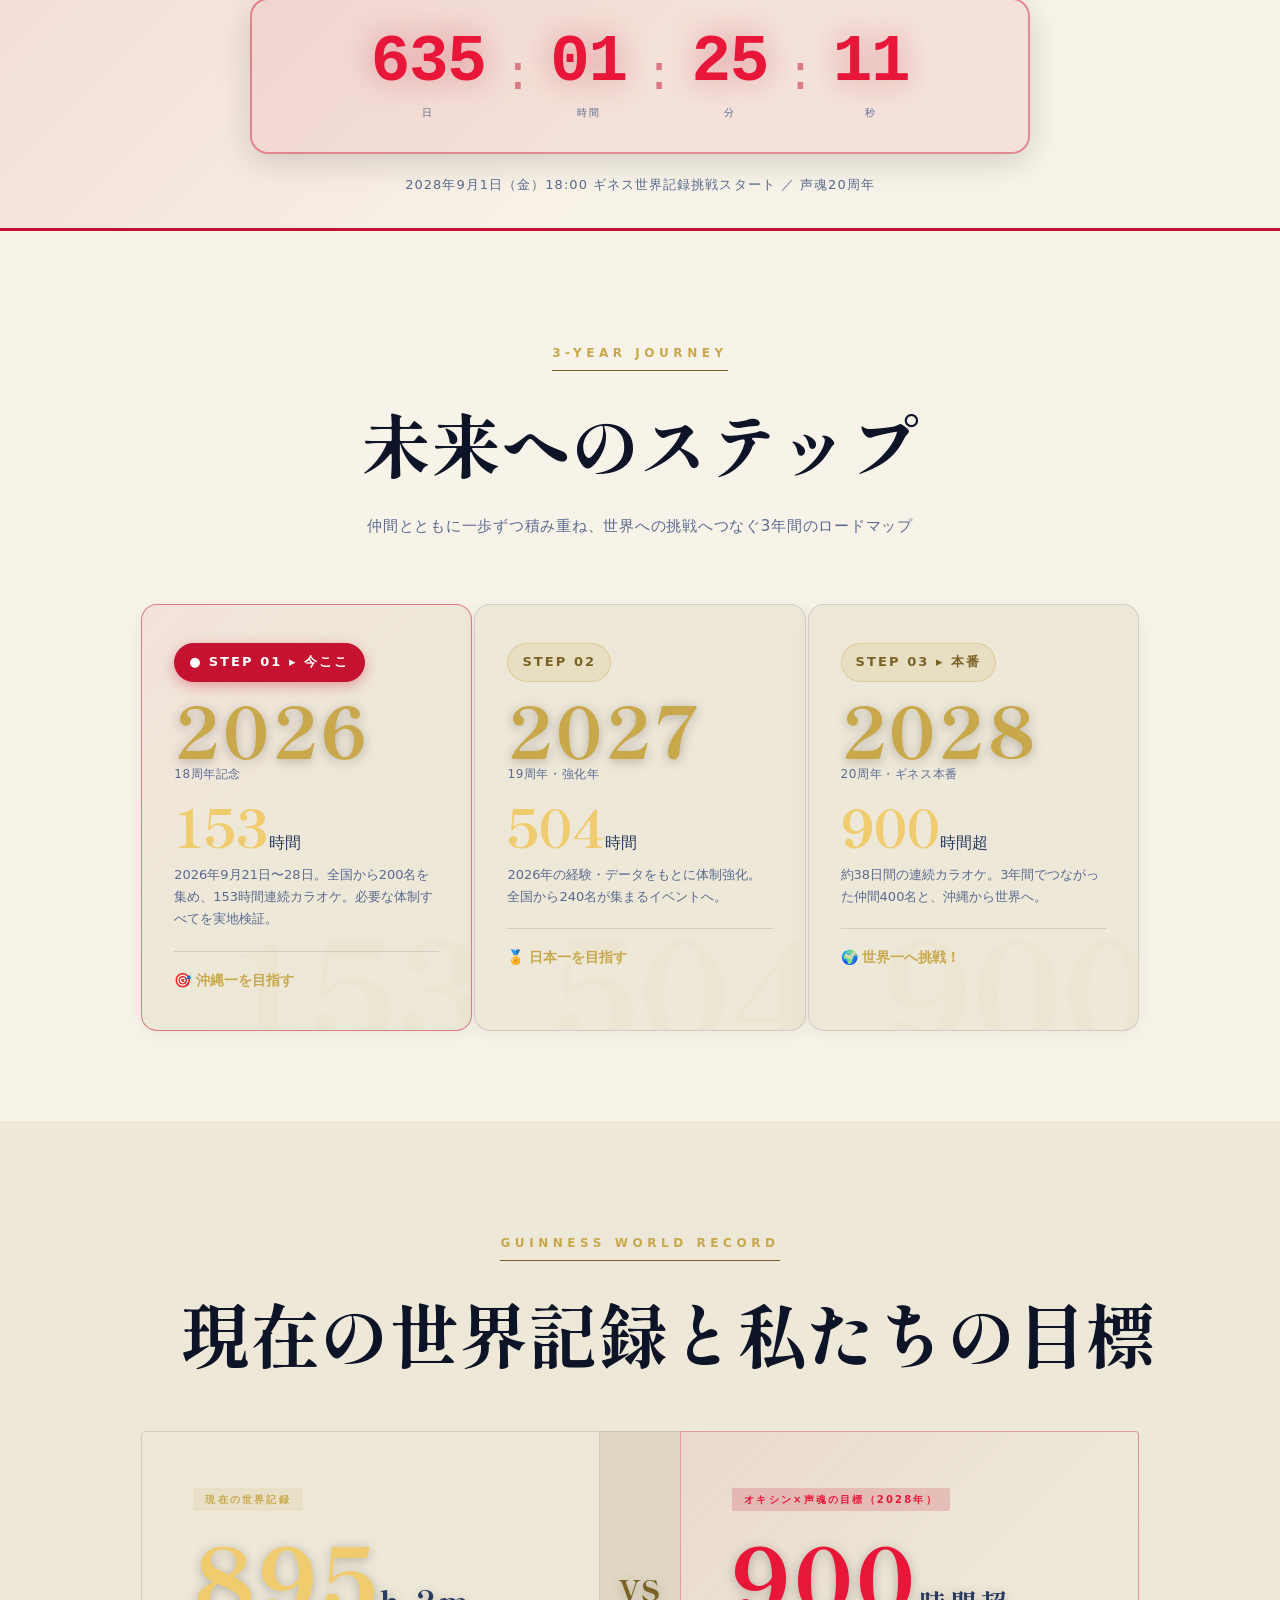
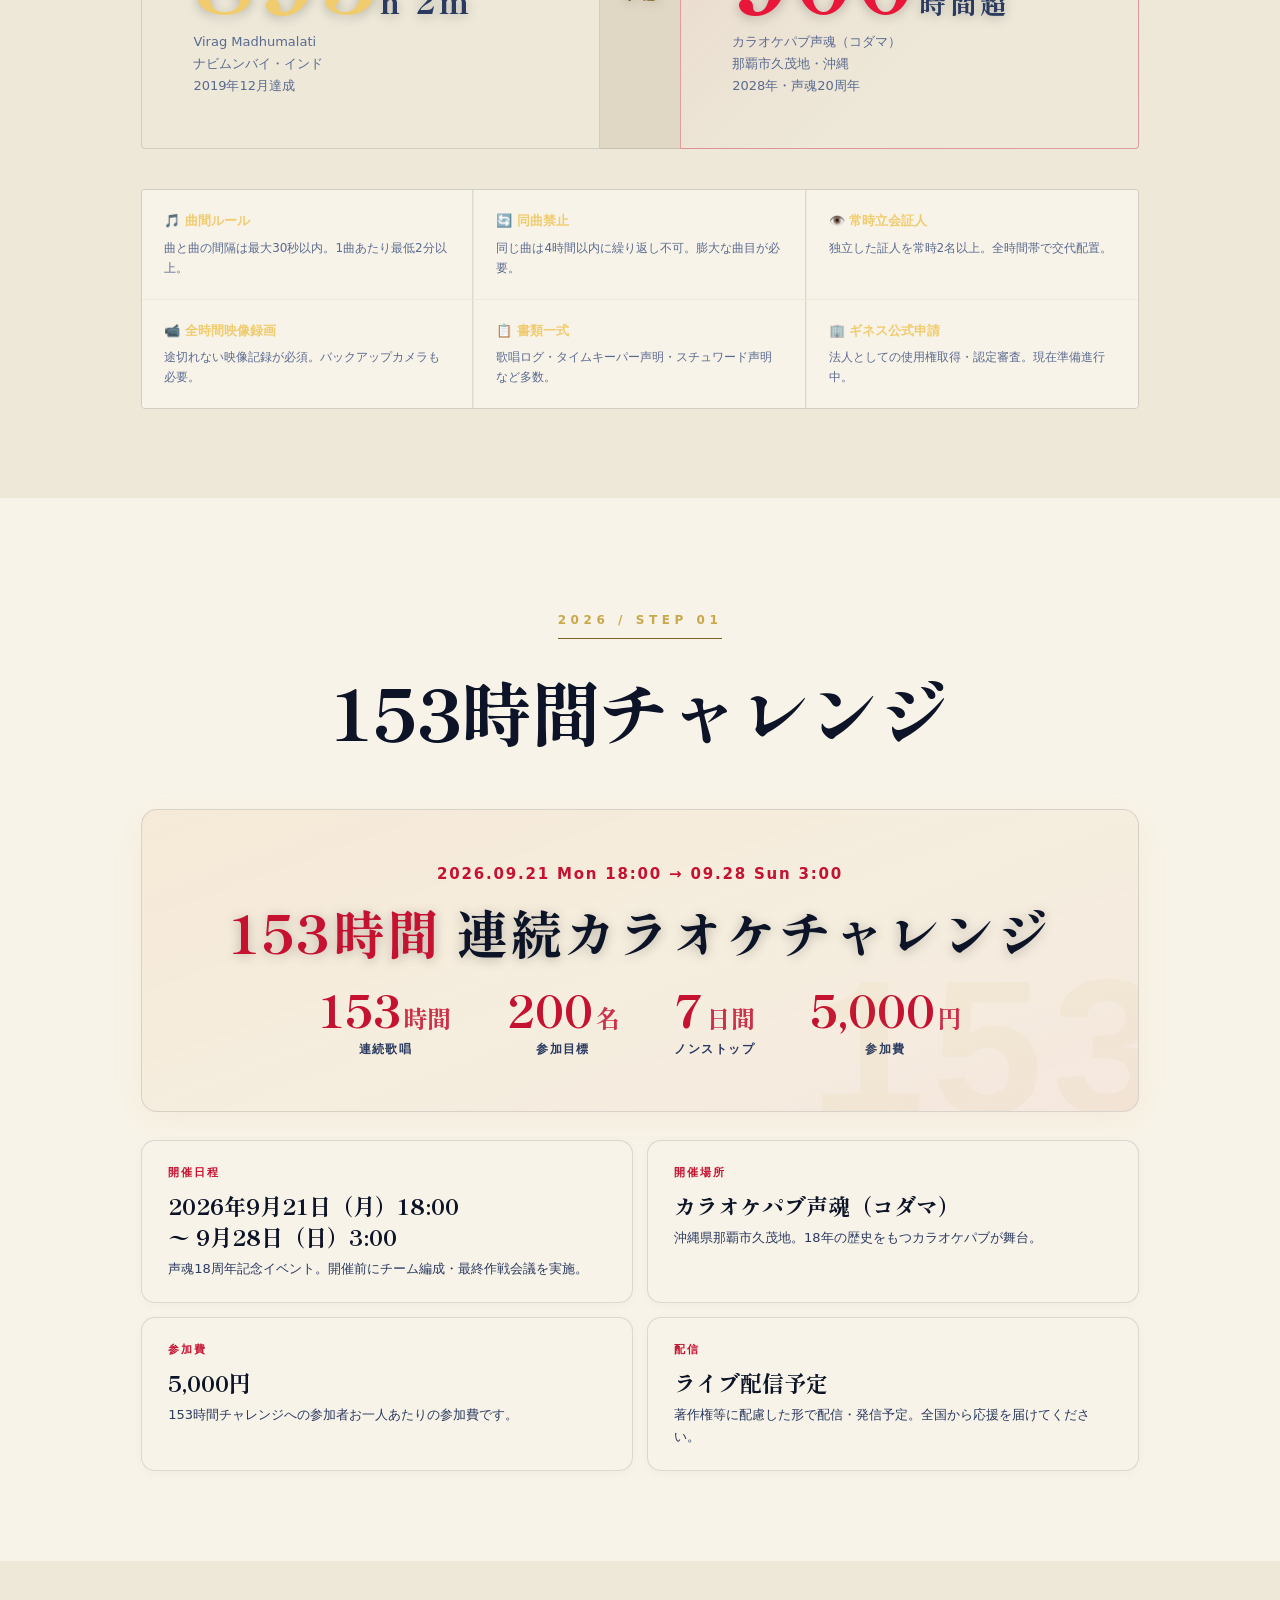
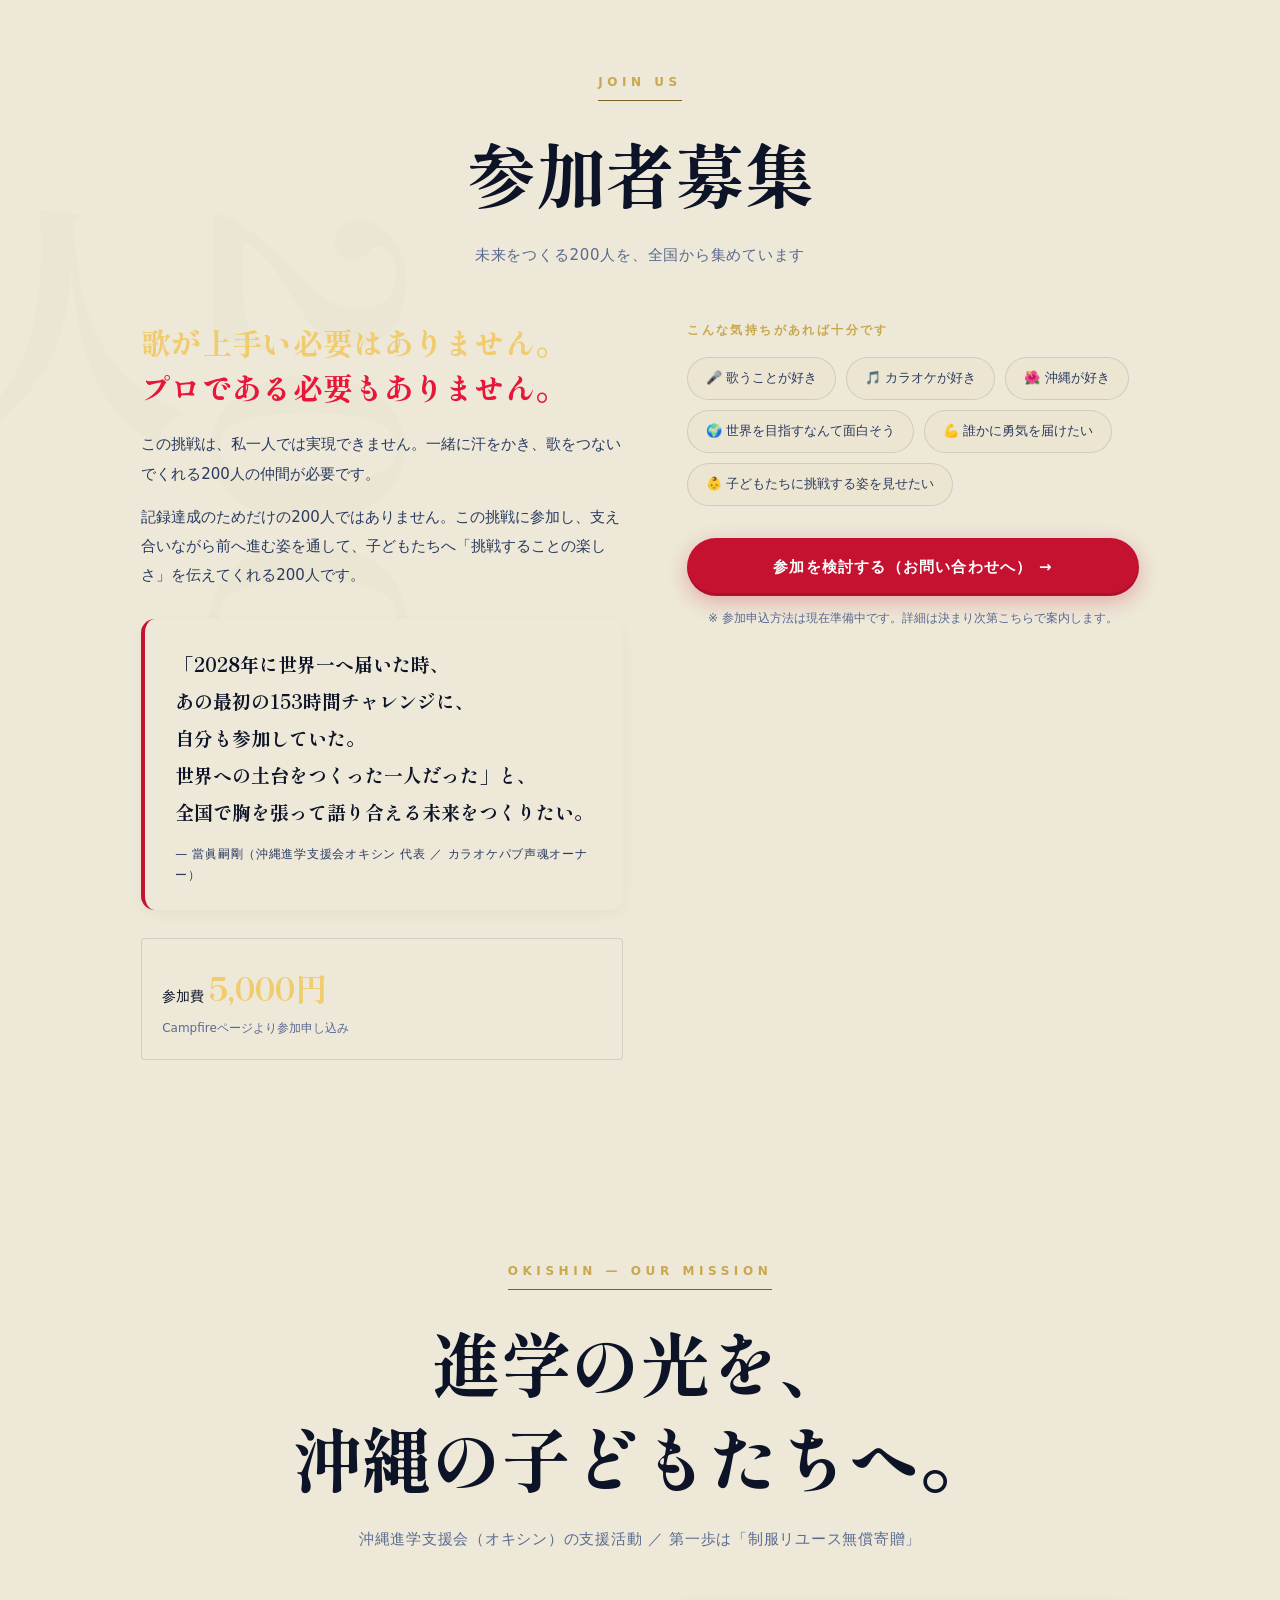
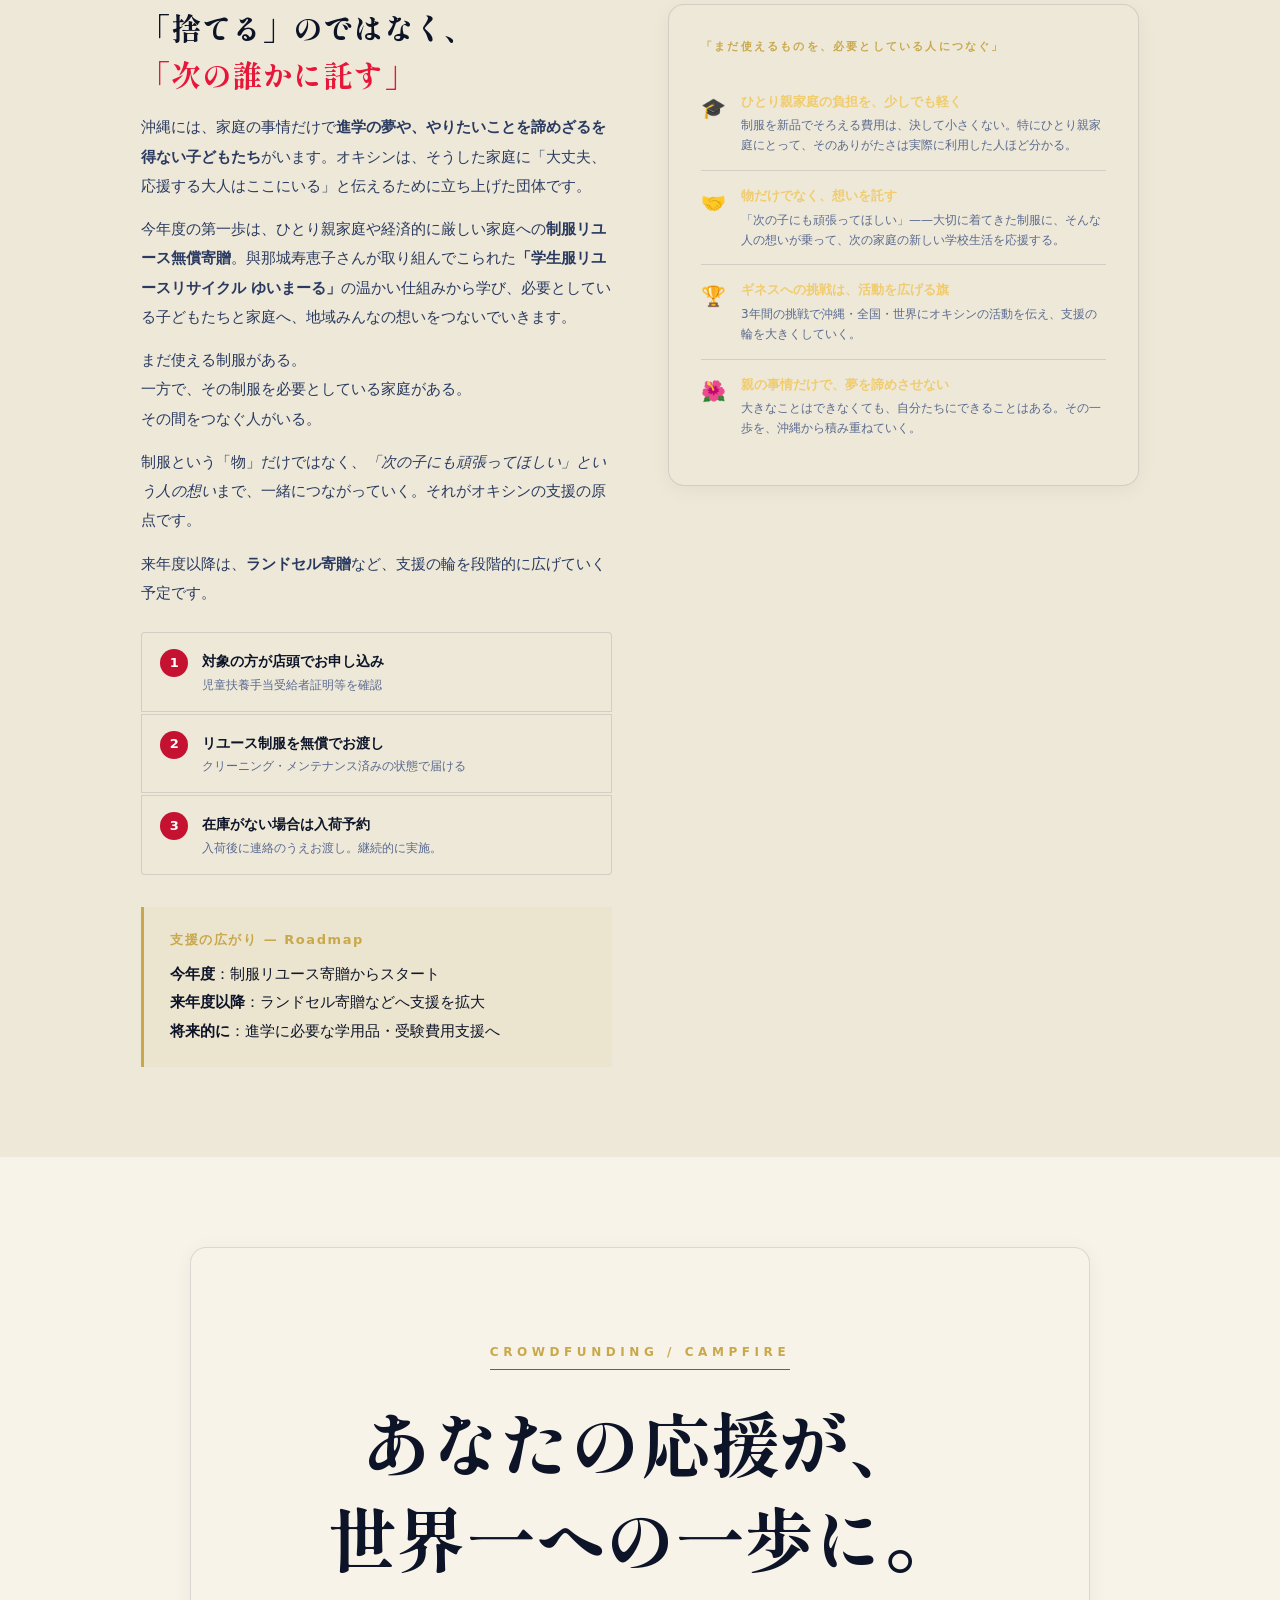
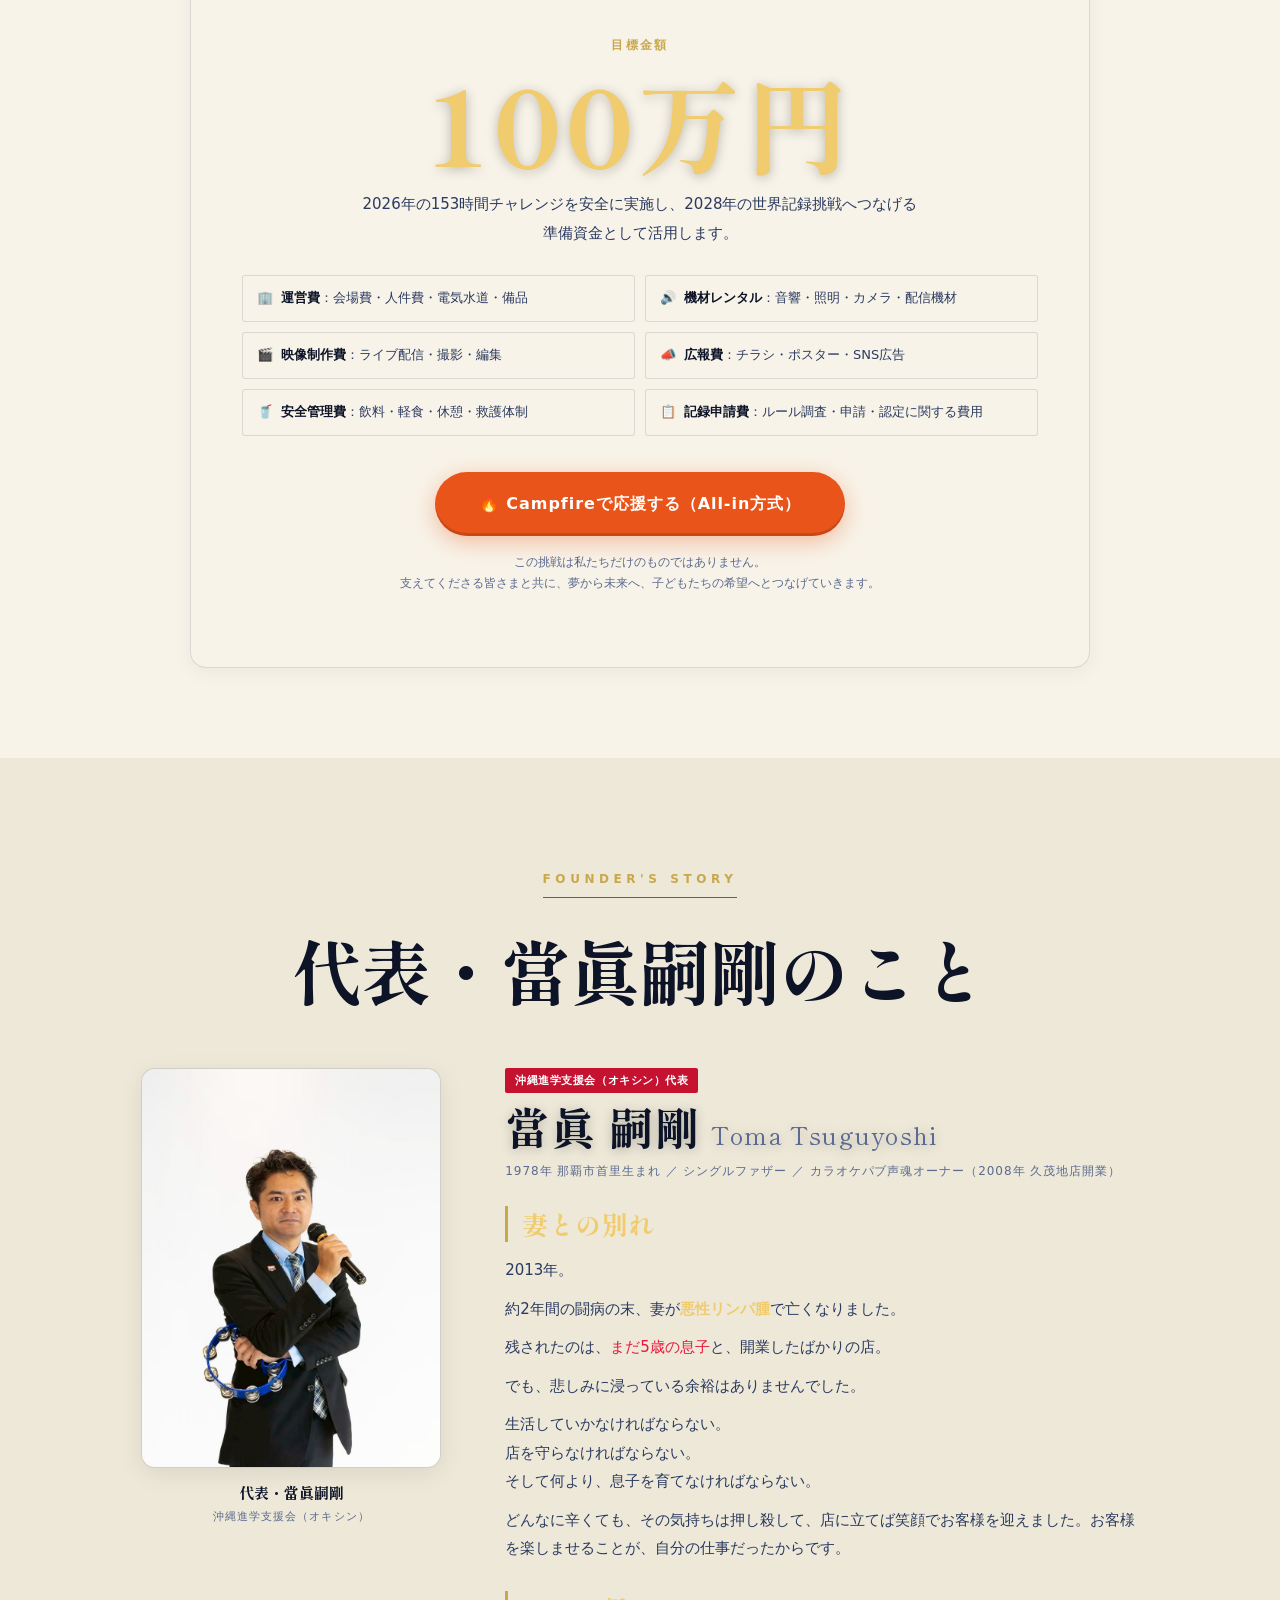
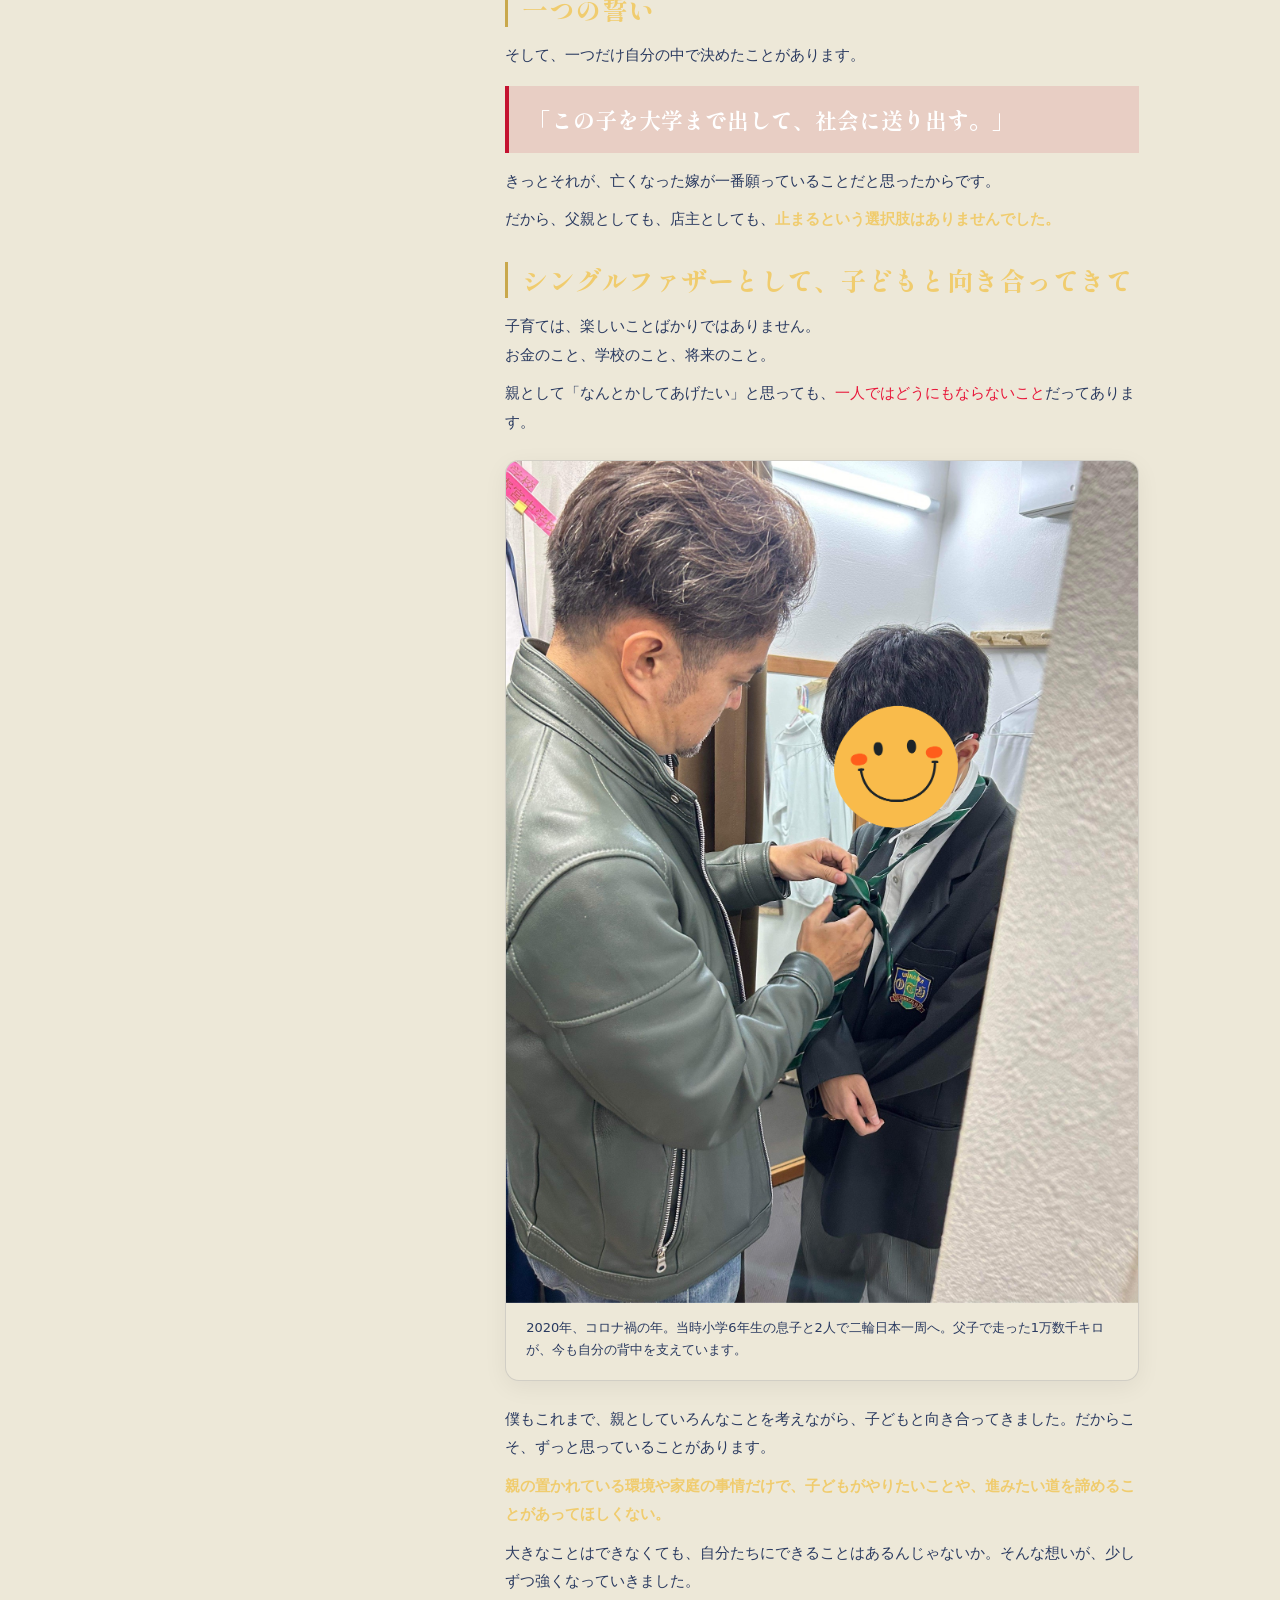
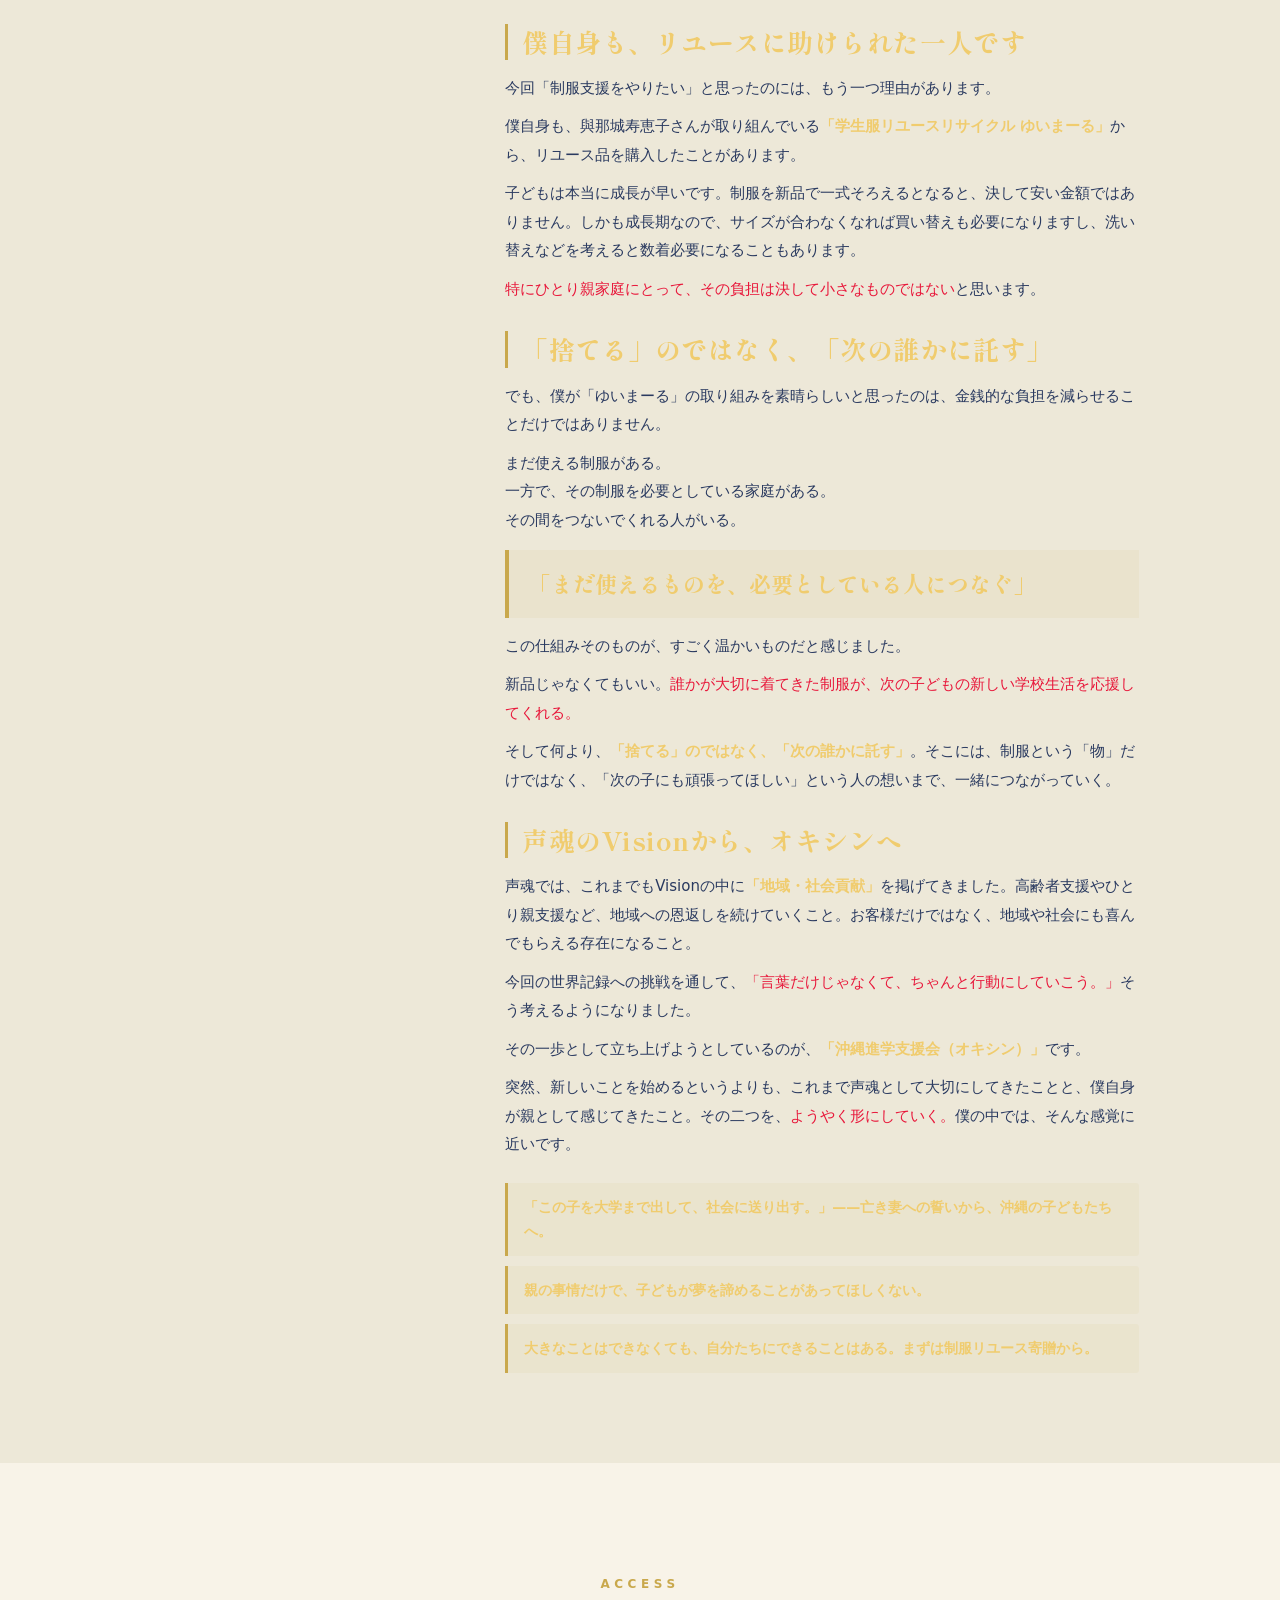
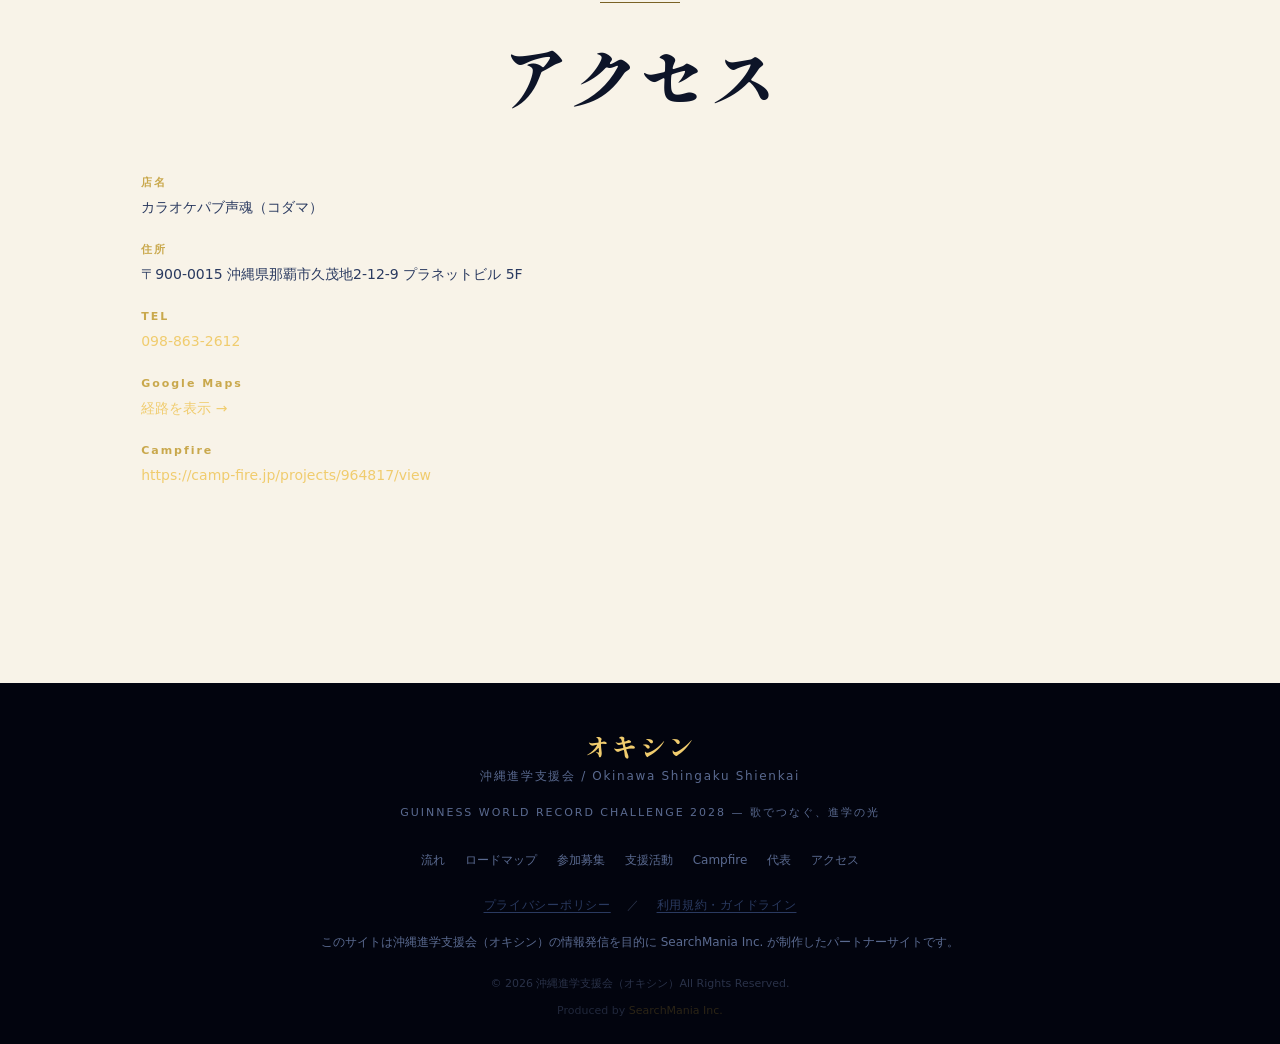
==== commit dee8d4f2: "feat: プライバシーポリシー + 利用規約ガイドライン新設 + フッターリンク ■ privacy-policy.html 新規作成 - 事業者情報 (オキシン / 代表當眞氏 / 所在地 / T" ====
--- a/index.html
+++ b/index.html
@@ -548,6 +548,10 @@
     .footer-logo { font-family: var(--font-serif); font-size: 26px; font-weight: 900; color: var(--gold-lt); letter-spacing: .06em; line-height: 1.1; }
     .footer-org { font-family: var(--font-sans); font-size: 12px; letter-spacing: .14em; color: var(--ink-m); margin-top: 6px; }
     .footer-sub { font-size: 11px; letter-spacing: .18em; color: var(--ink-m); margin: 16px 0 28px; }
+    .footer-legal { margin: 24px 0 16px; font-size: 12px; letter-spacing: .06em; }
+    .footer-legal a { color: var(--ink-s); text-decoration: underline; text-underline-offset: 3px; transition: color .2s; }
+    .footer-legal a:hover { color: var(--gold-lt); }
+    .footer-sep { color: var(--ink-m); margin: 0 12px; opacity: .5; }
     .footer-links { display: flex; gap: 20px; justify-content: center; flex-wrap: wrap; margin-bottom: 20px; }
     .footer-links a { font-size: 12px; color: var(--ink-m); transition: color .2s; }
     .footer-links a:hover { color: var(--gold-lt); }
@@ -1314,6 +1318,11 @@
       <a href="#owner">代表</a>
       <a href="#access">アクセス</a>
     </div>
+    <div class="footer-legal">
+      <a href="/privacy-policy.html">プライバシーポリシー</a>
+      <span class="footer-sep">／</span>
+      <a href="/terms.html">利用規約・ガイドライン</a>
+    </div>
     <p class="partner-notice-inline">
       このサイトは沖縄進学支援会（オキシン）の情報発信を目的に SearchMania Inc. が制作したパートナーサイトです。
     </p>
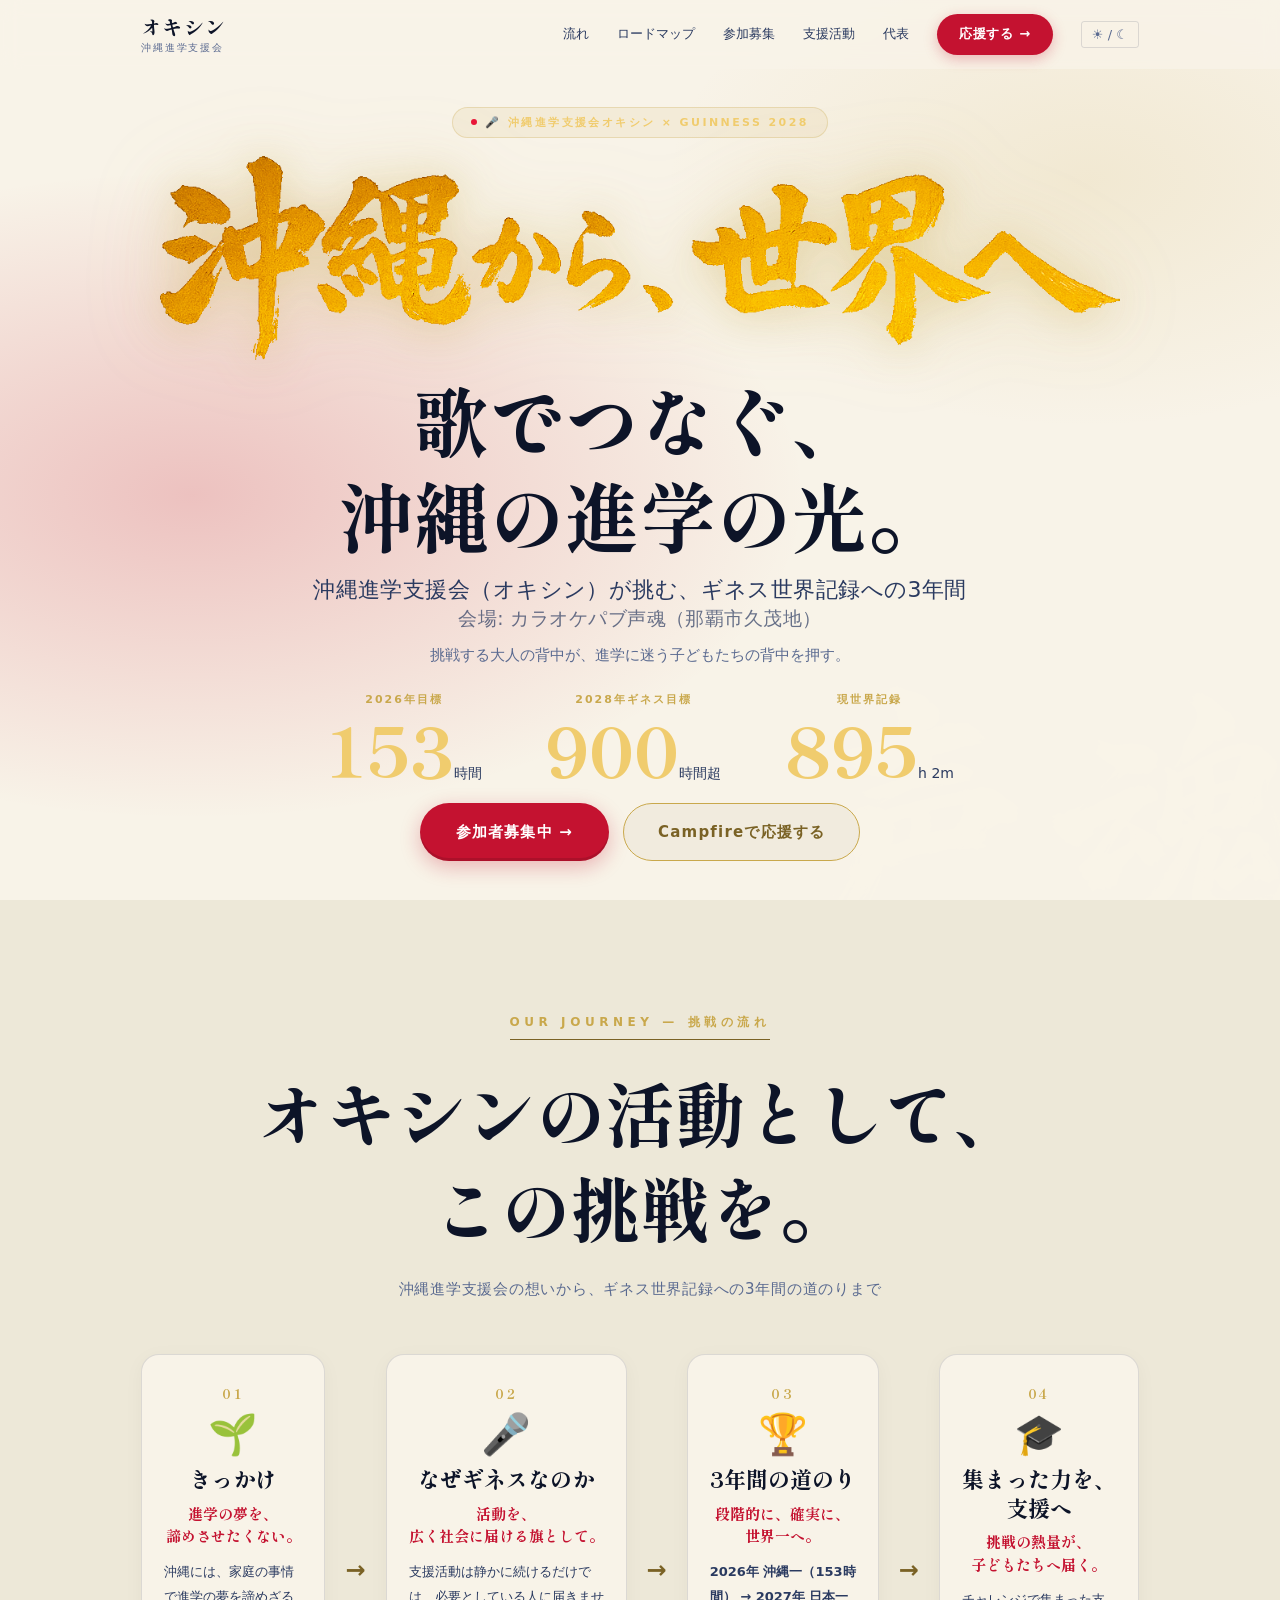
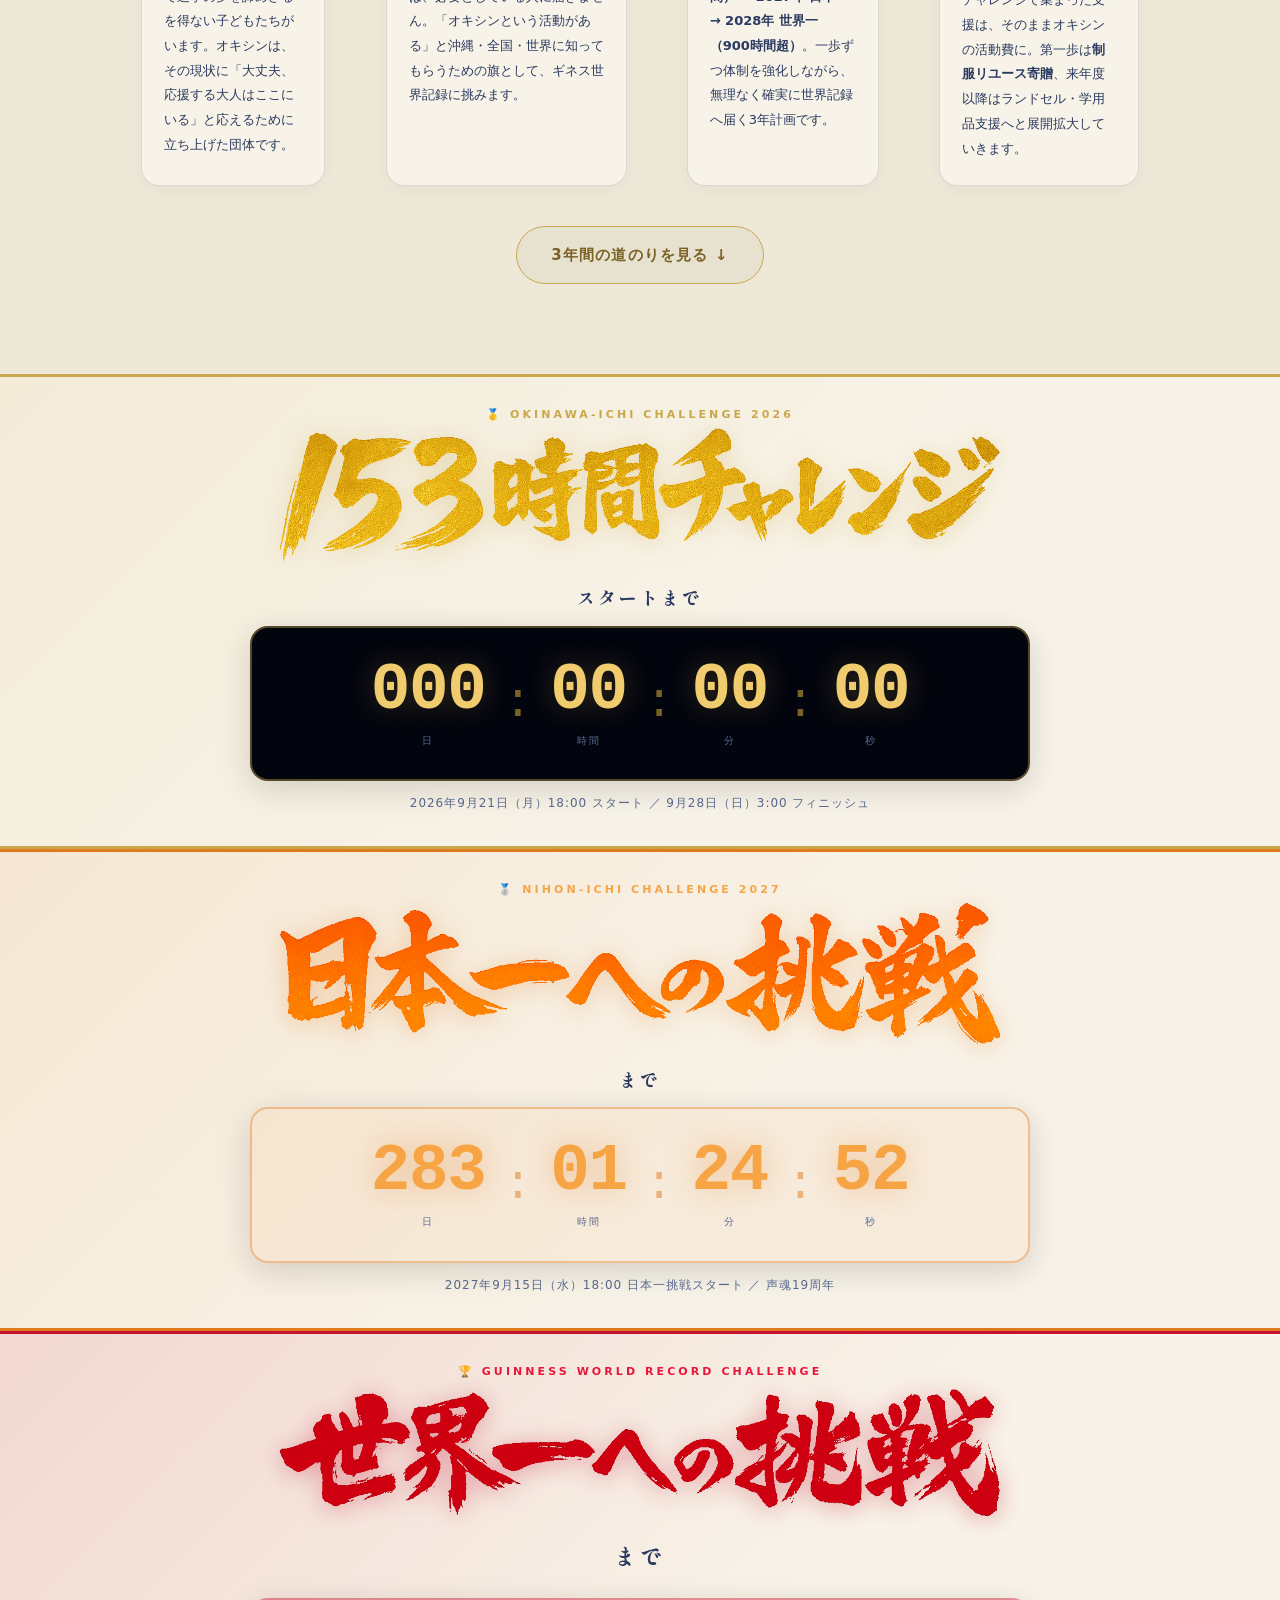
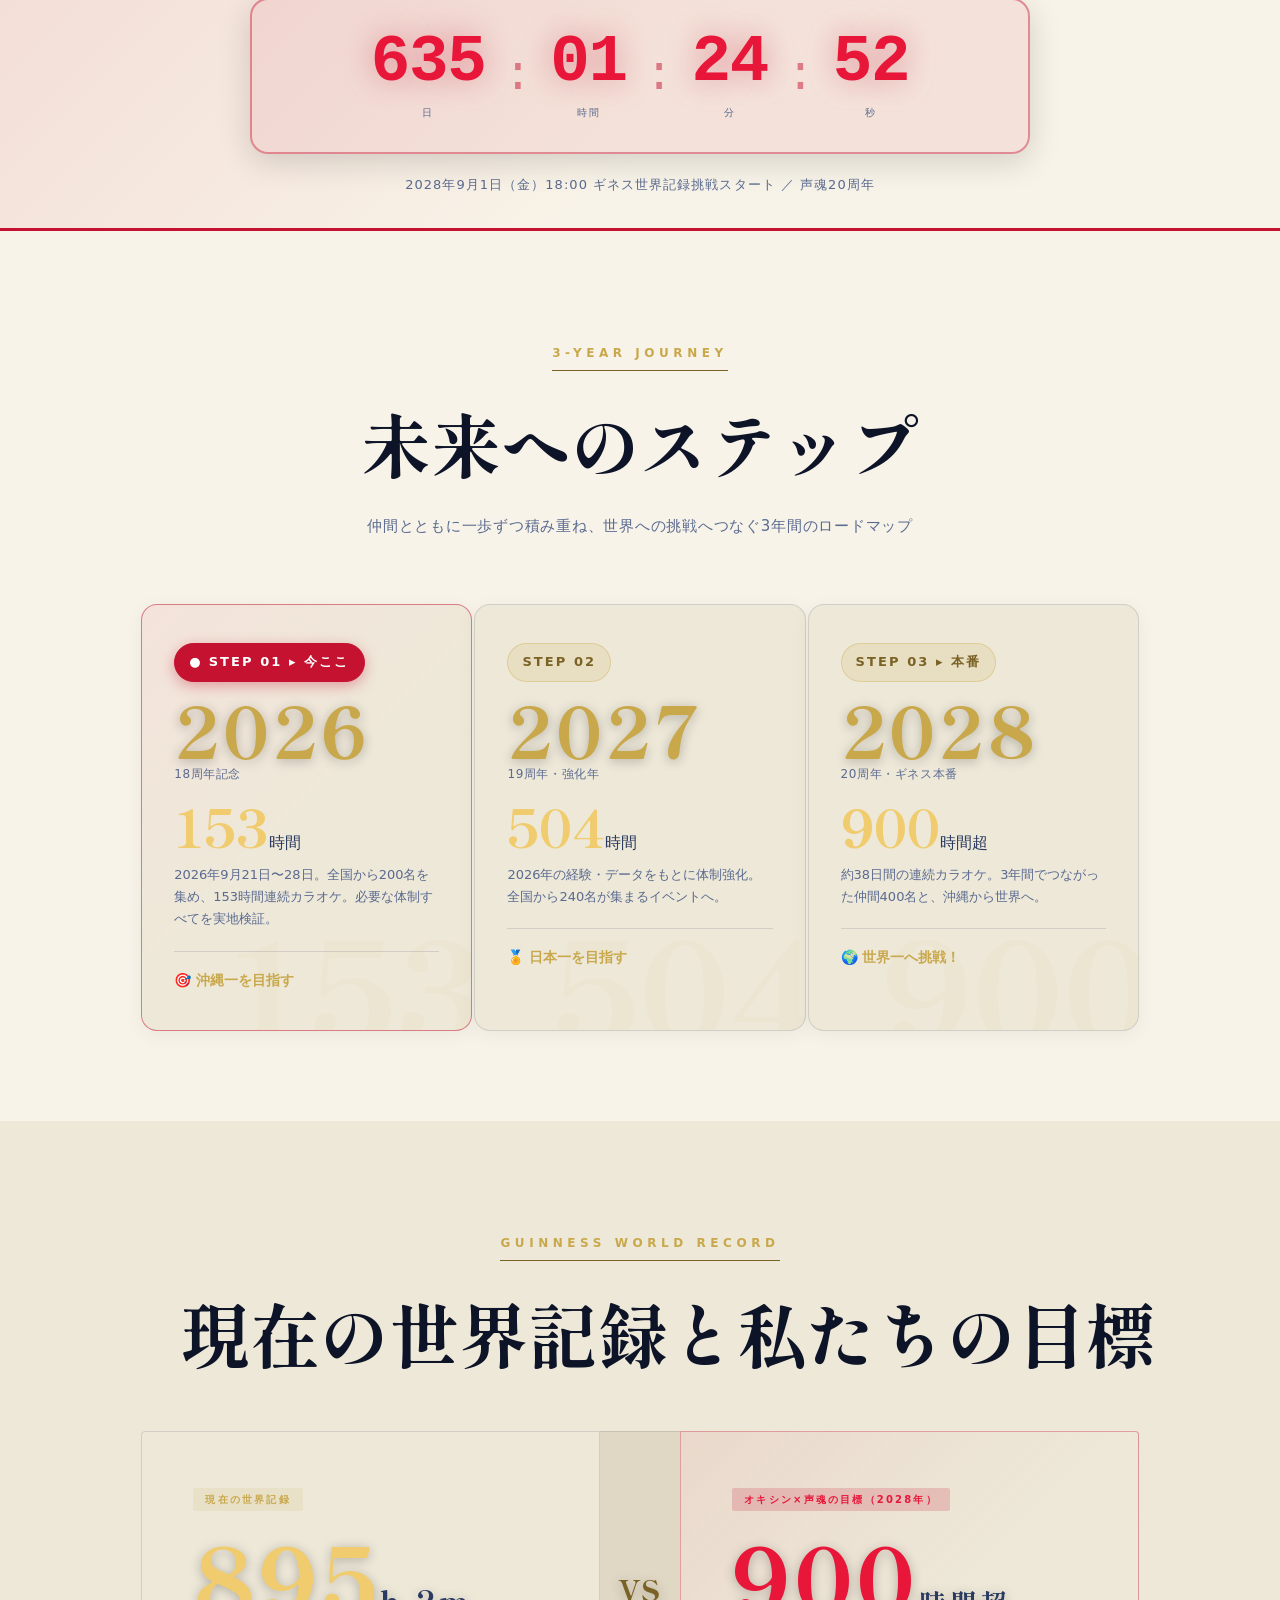
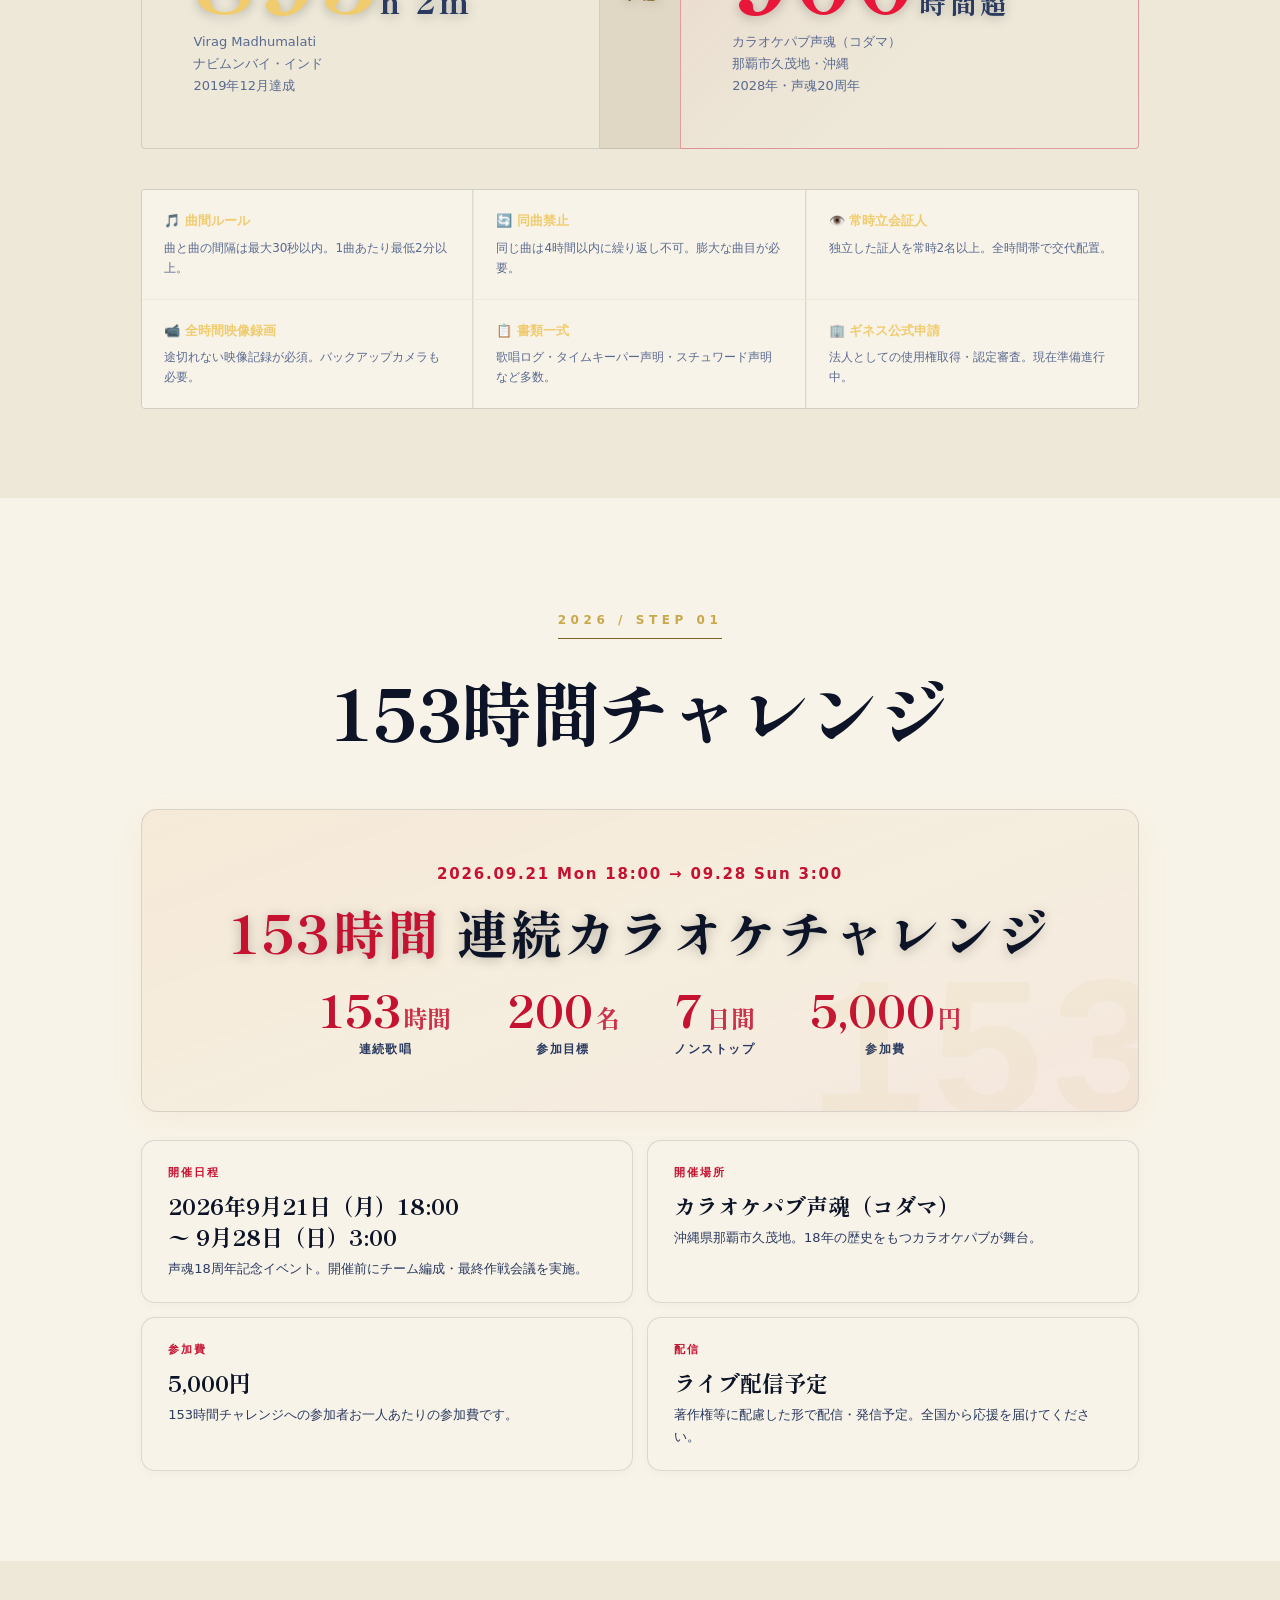
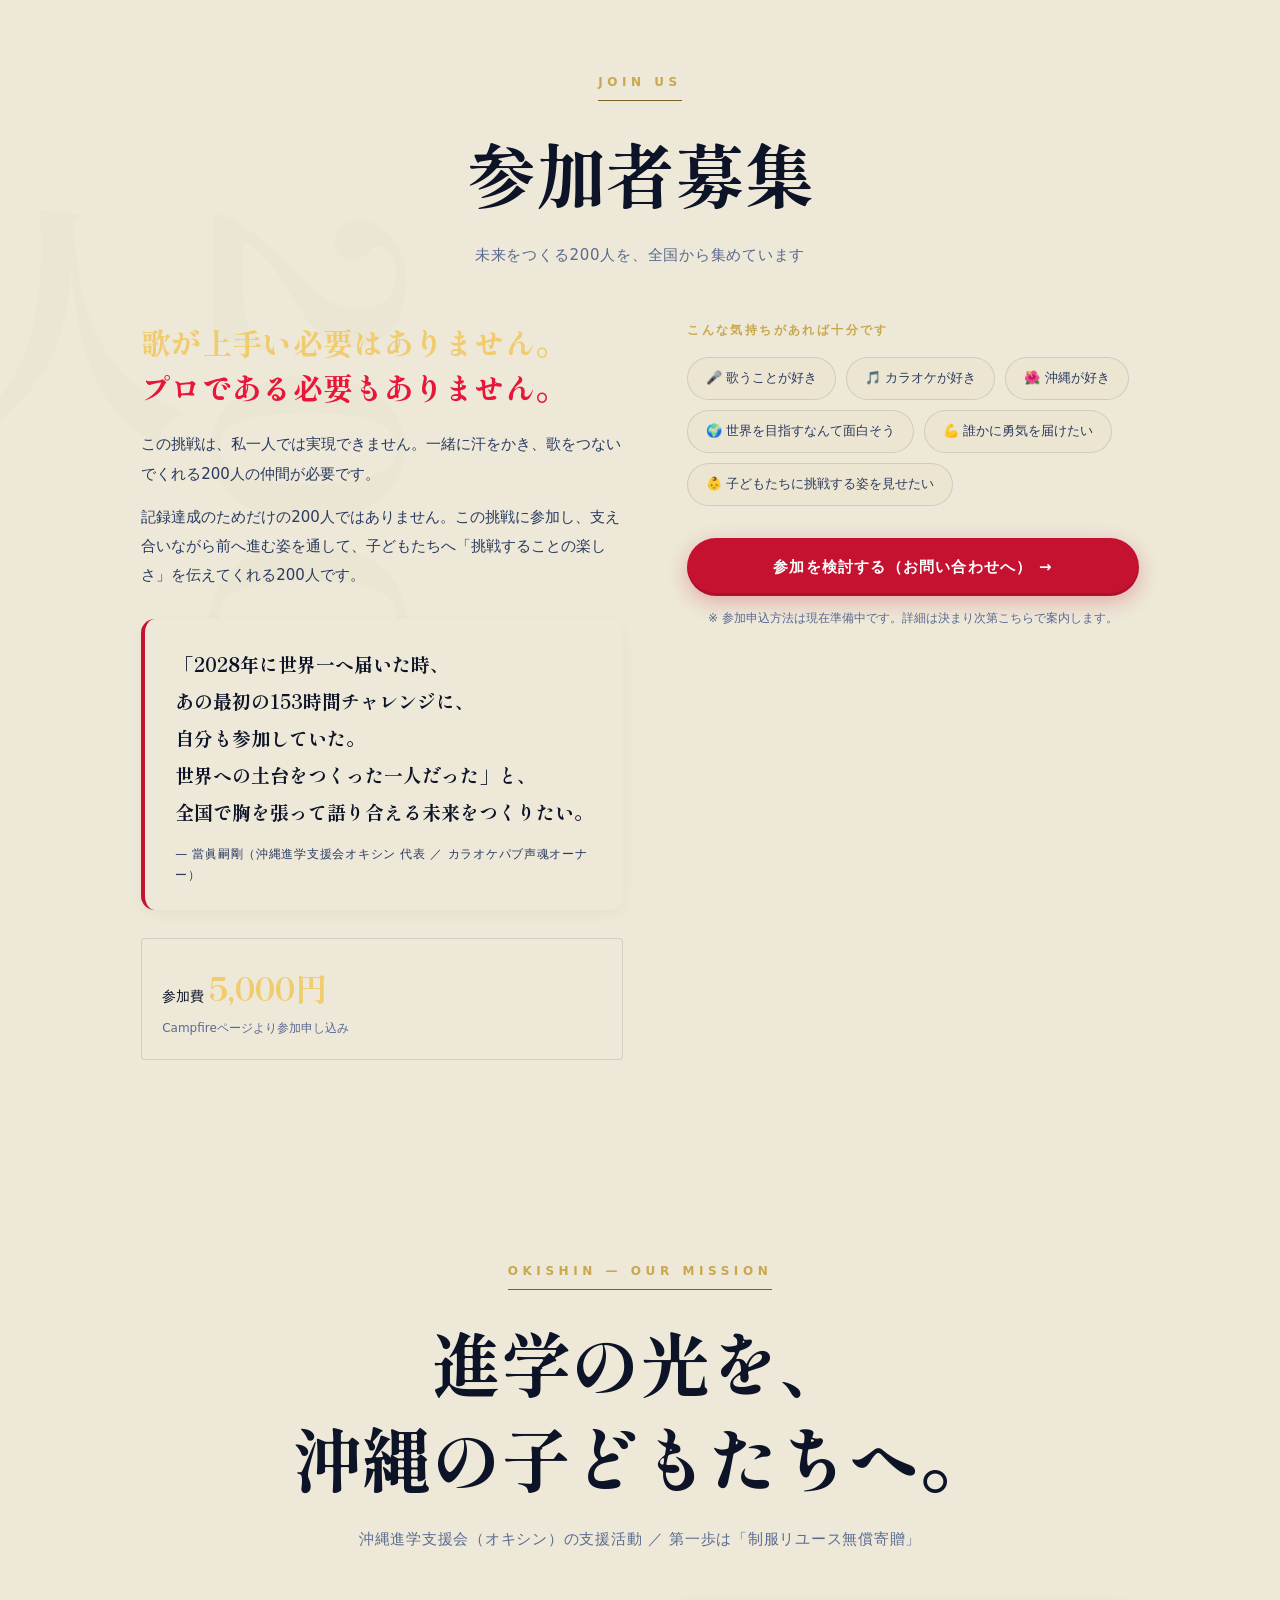
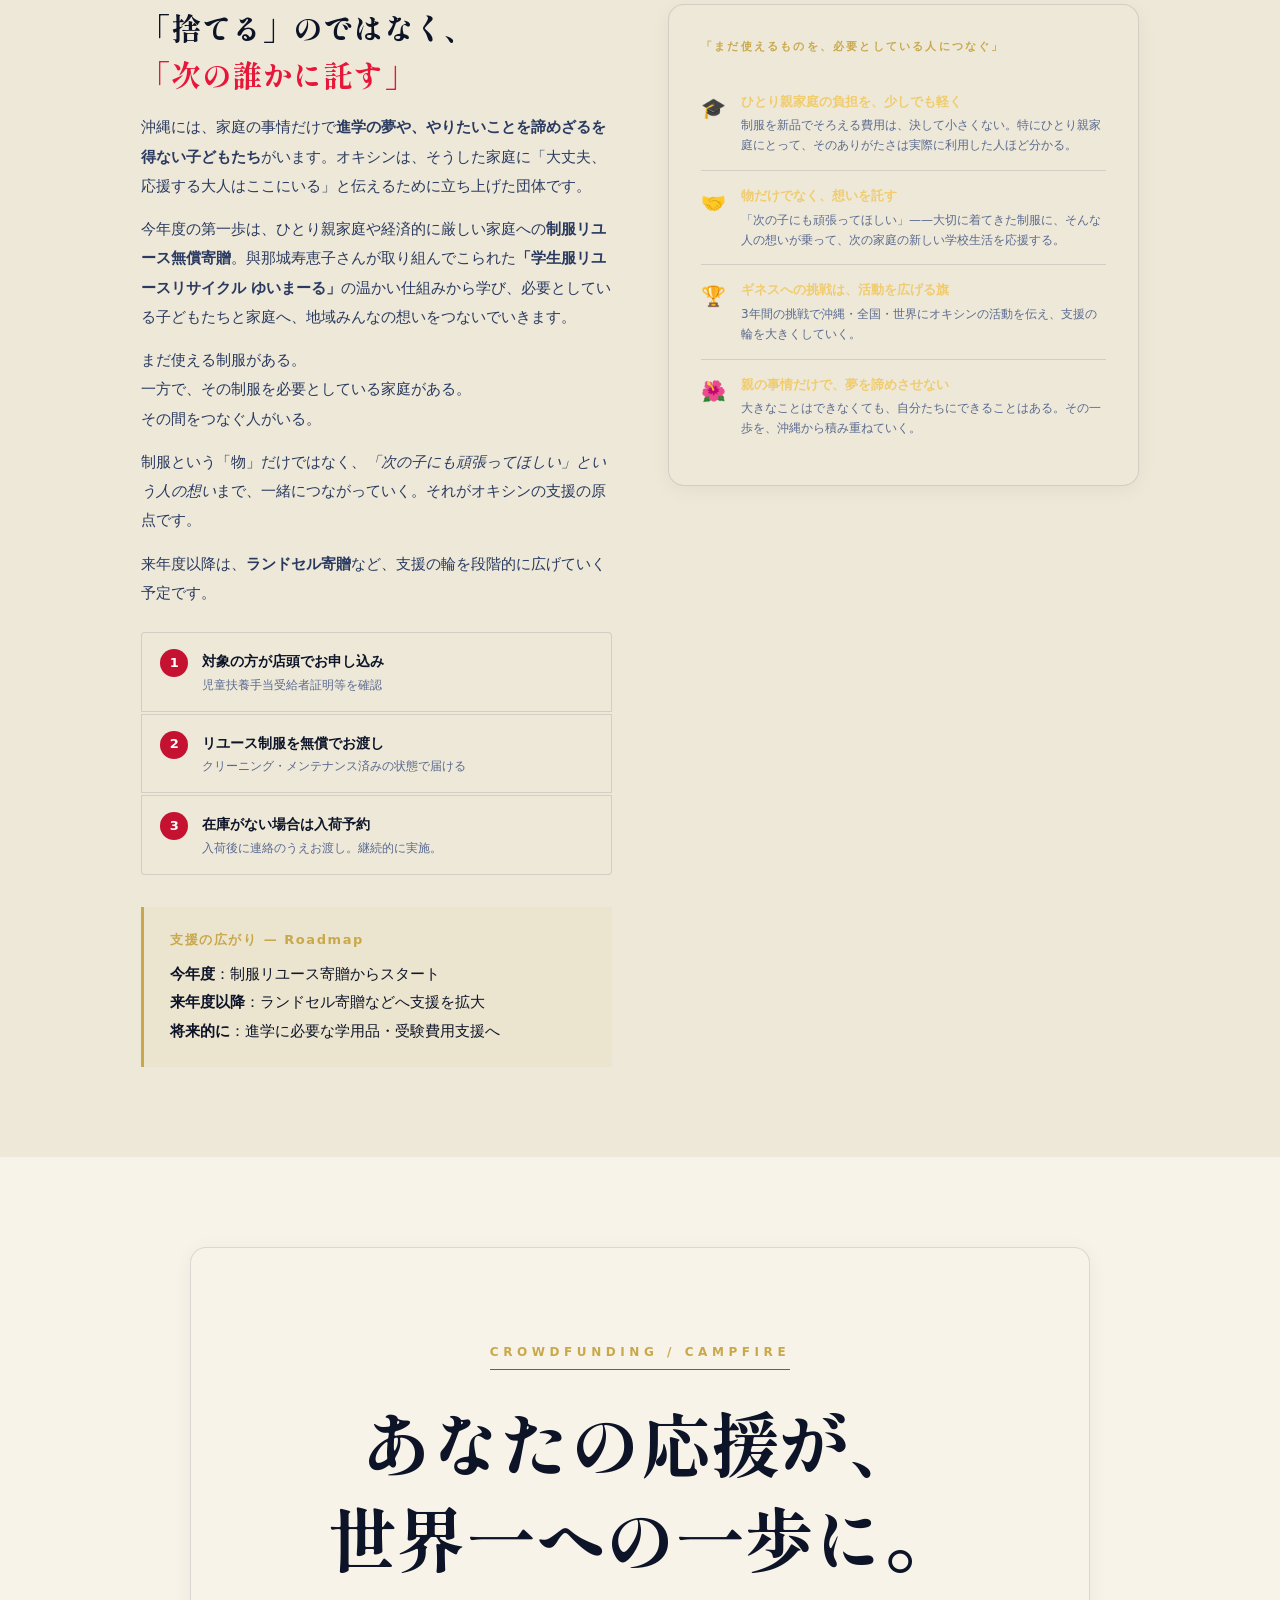
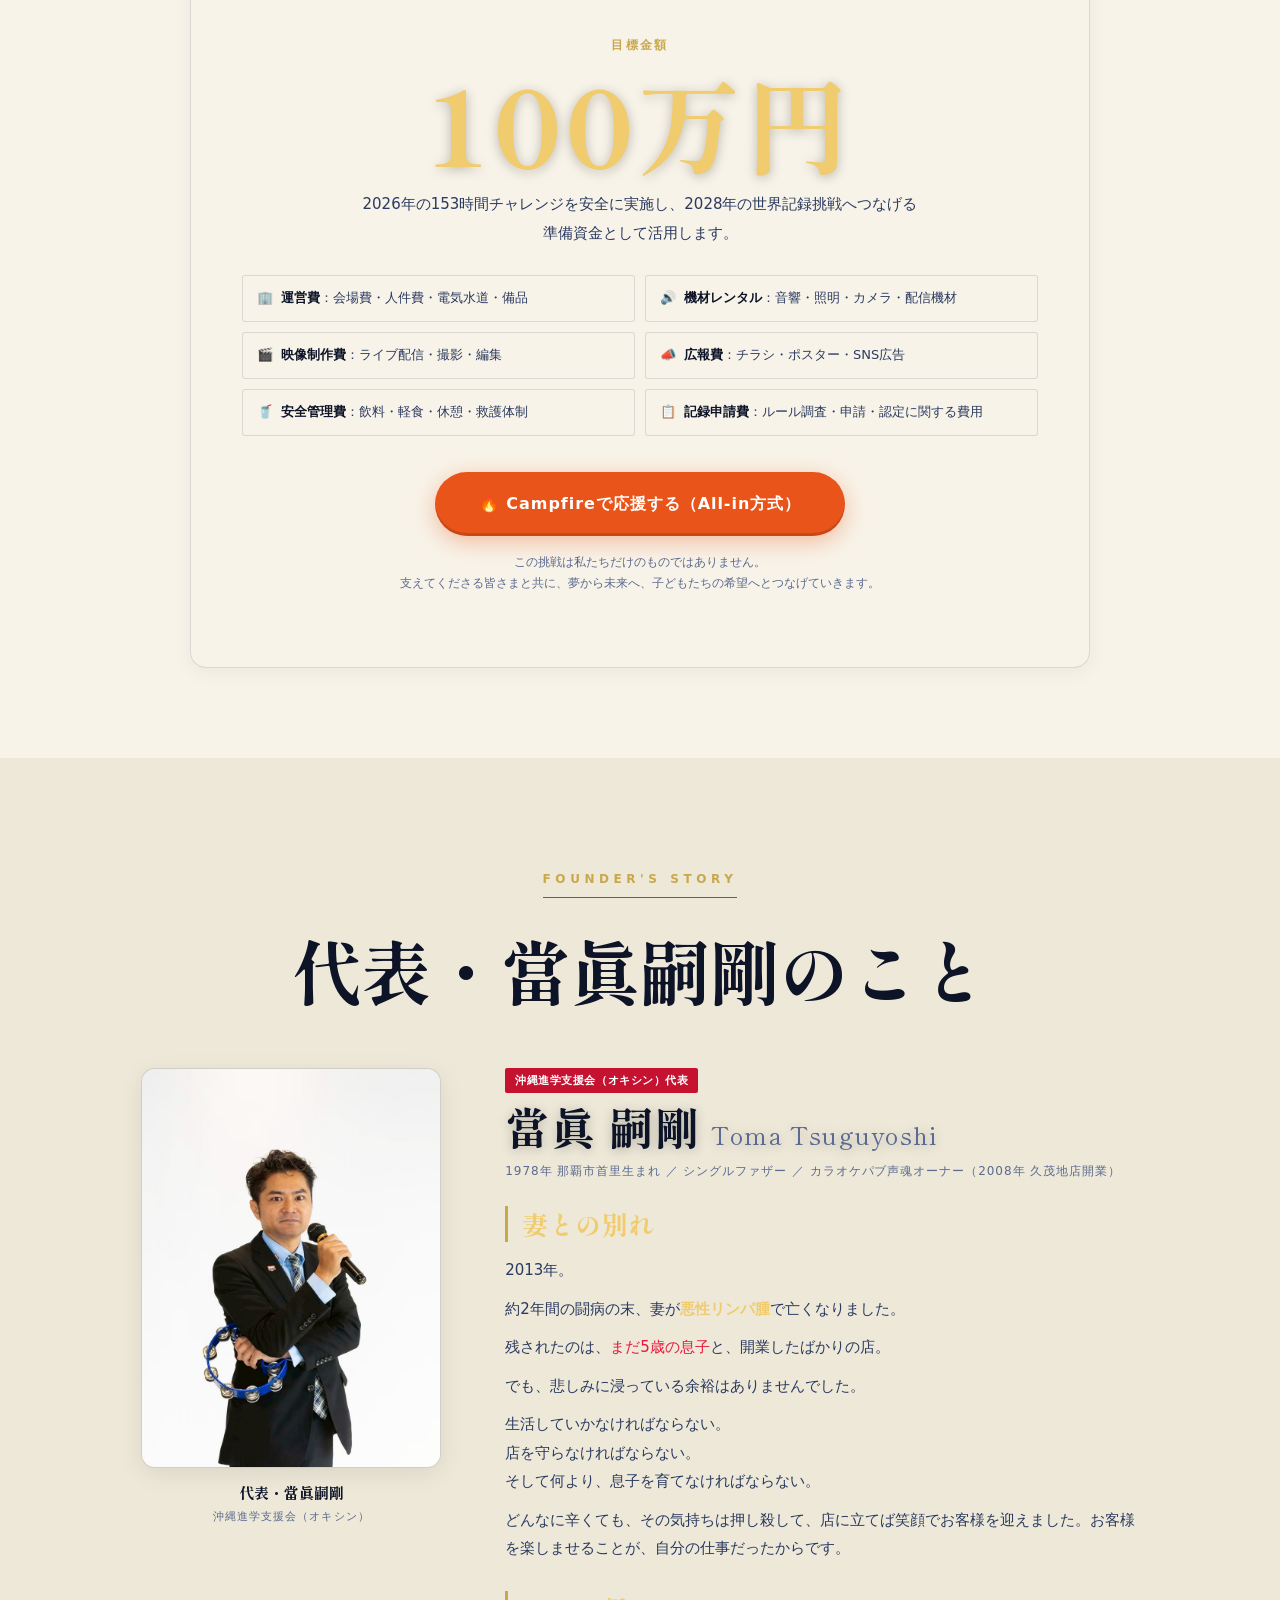
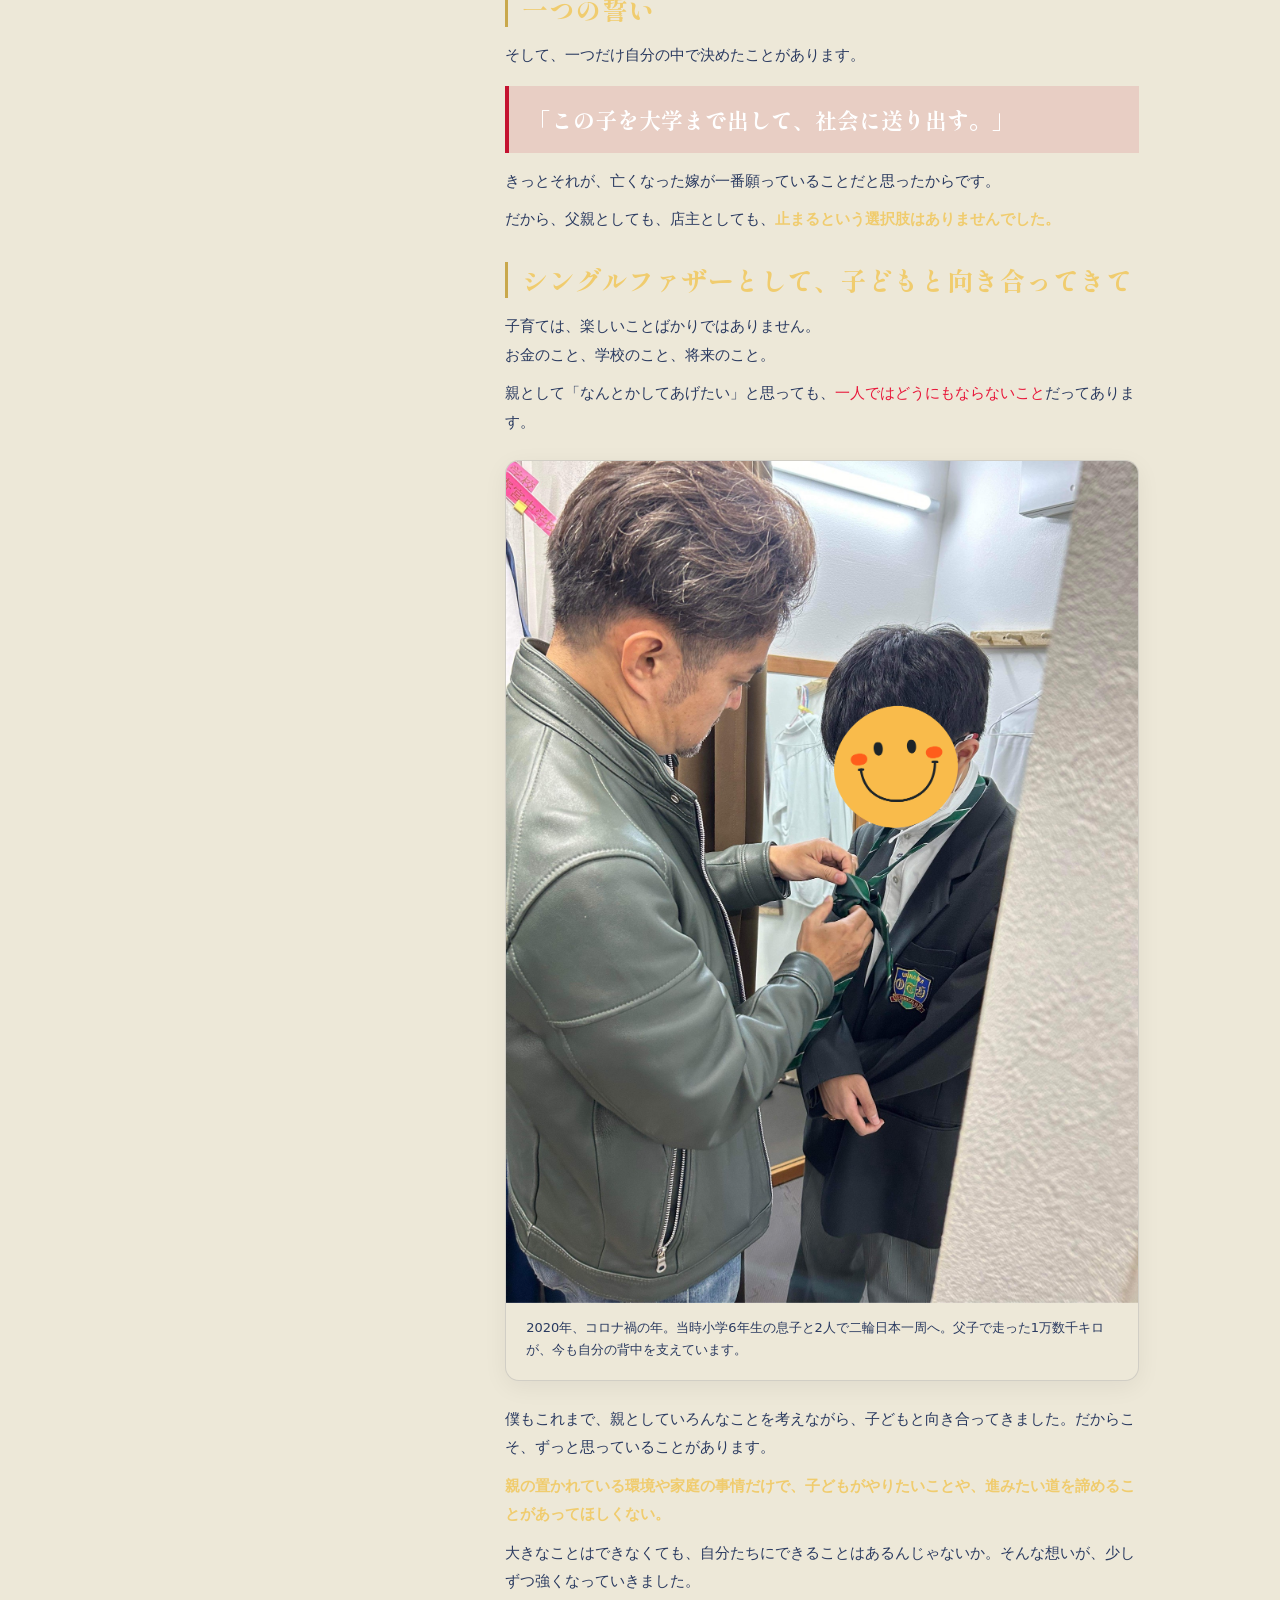
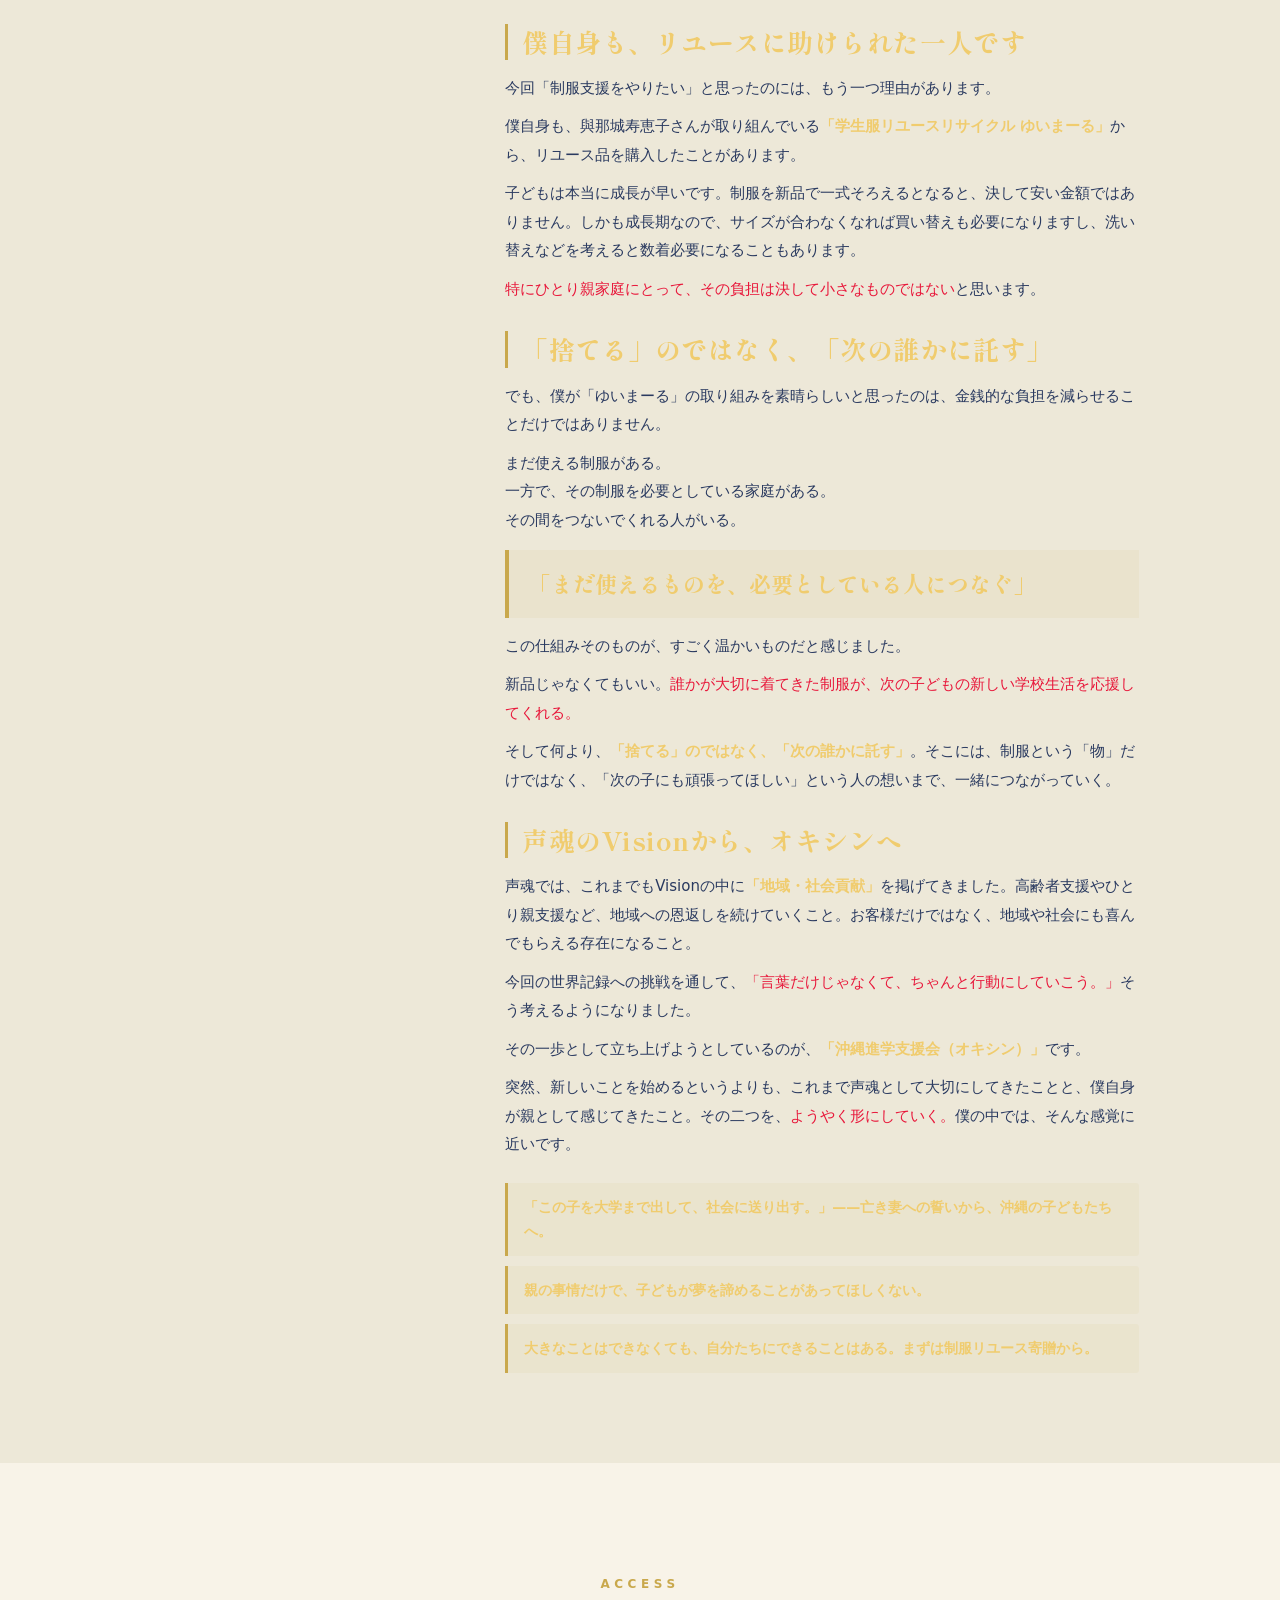
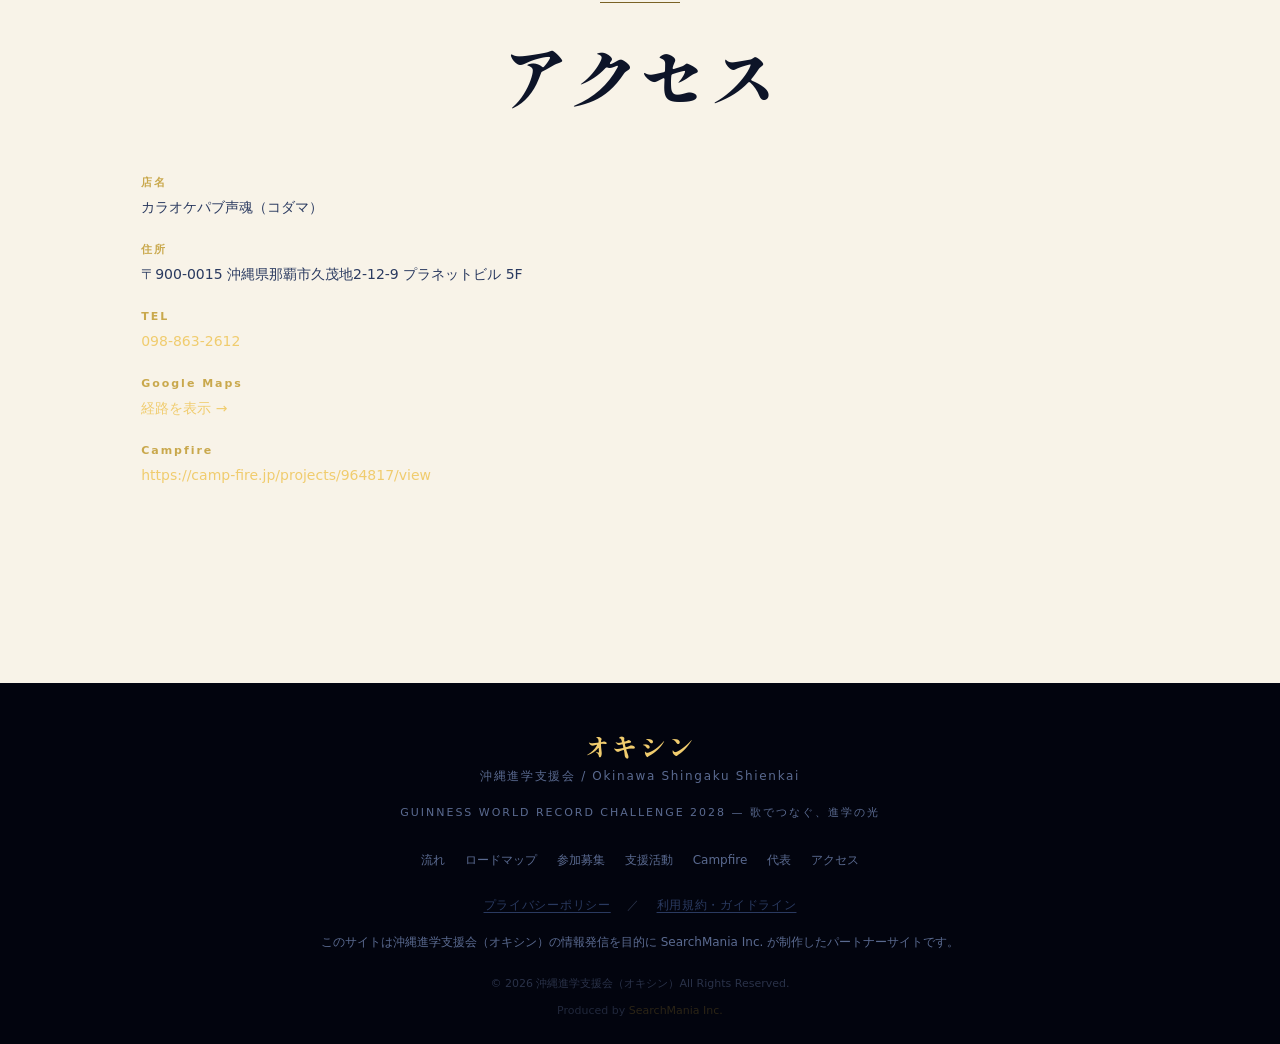
==== commit a0698406: "feat: OGP画像設定 + Google Search Console 認証タグ追加 - ogp.png (1200x630) 新規生成・配置   gpt-image で生成後 ImageMagi" ====
--- a/index.html
+++ b/index.html
@@ -3,6 +3,7 @@
 <head>
   <meta charset="UTF-8">
   <meta name="viewport" content="width=device-width, initial-scale=1.0">
+  <meta name="google-site-verification" content="LZg90oxtbqi0v6An7Fc0uO3ufbqcmW4_Qp9mCI2u6wk" />
   <title>沖縄進学支援会オキシン | 歌でつなぐ、進学の光 ／ ギネスに挑む3年間</title>
   <meta name="description" content="沖縄進学支援会（オキシン）が2028年カラオケ連続歌唱世界記録に挑戦。2026年沖縄一・2027年日本一・2028年世界一の3年計画で、沖縄の進学に悩む家庭への支援活動を広げていきます。会場はカラオケパブ声魂（那覇久茂地）。">
   <meta name="keywords" content="沖縄進学支援会,オキシン,進学支援,シングルファザー,声魂,ギネス,世界記録,カラオケ,沖縄,那覇,久茂地,當眞嗣剛">
